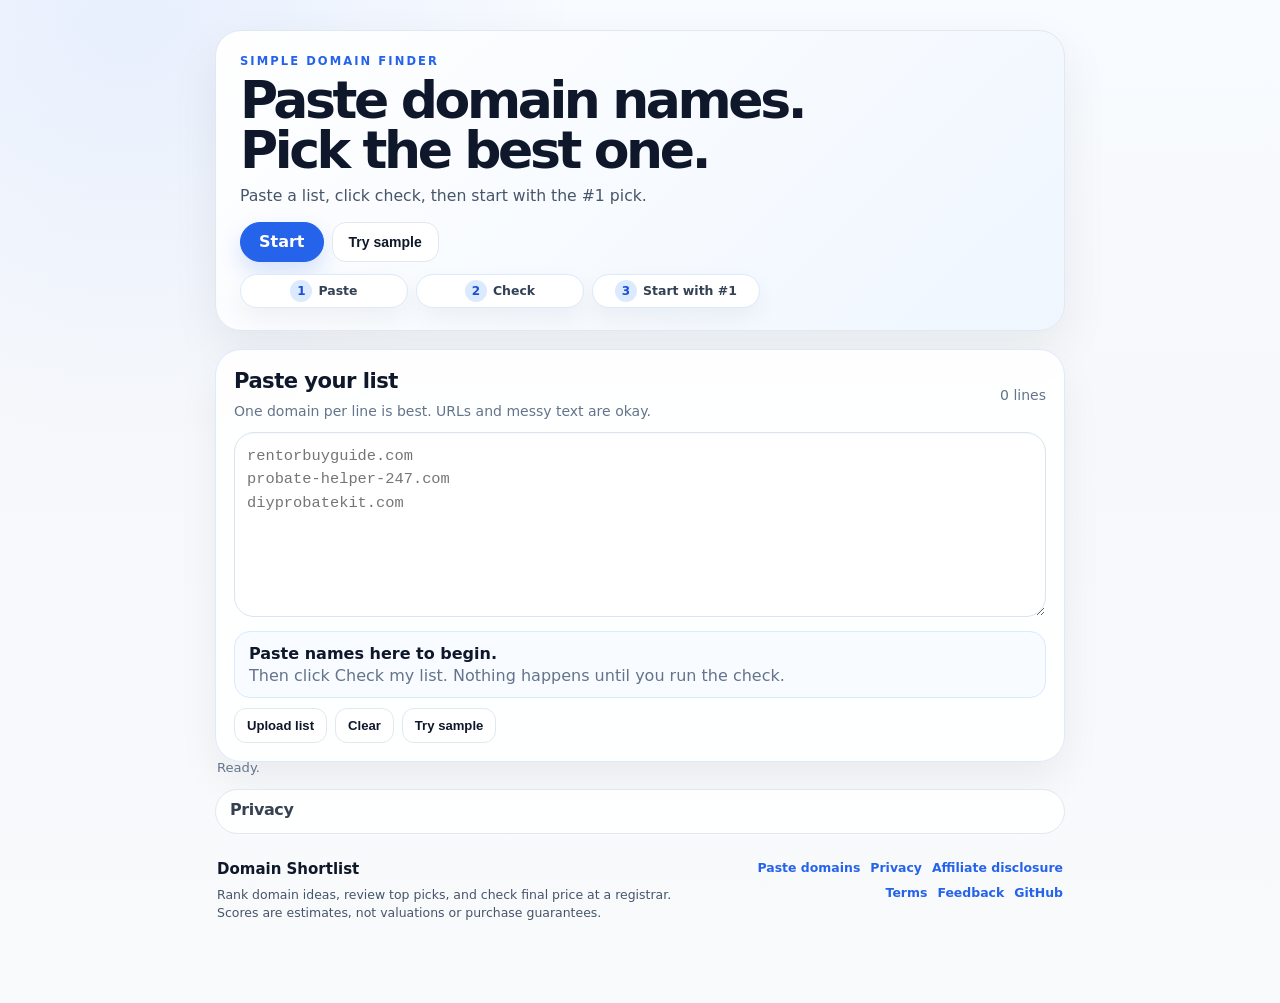
==== index.html @ 6979546a "Make tool first final layout v84" ====
<!doctype html>
<html lang="en">
<head>
  <meta charset="utf-8" />
  <meta name="viewport" content="width=device-width, initial-scale=1" />
  <title>Domain Shortlist — Simple Domain Finder</title>
  <meta name="description" content="A simple, safe domain shortlisting tool that guides you from pasted ideas to best picks and registrar price checks." />
  <meta name="theme-color" content="#2563eb" />
  <meta name="application-name" content="Domain Shortlist" />
  <meta name="author" content="Domain Shortlist" />
  <meta name="robots" content="index,follow" />
  <!-- Replace this canonical URL with your custom domain after launch, for example: https://yourdomain.com/ -->
  <link rel="canonical" href="https://noahbsark.github.io/Domain-Bulk-Checker/" />
  <meta property="og:title" content="Domain Shortlist — Simple Domain Finder" />
  <meta property="og:description" content="Paste names, check your list, and start with the best domain pick. Private, simple, and safe." />
  <meta property="og:type" content="website" />
  <meta property="og:url" content="https://noahbsark.github.io/Domain-Bulk-Checker/" />
  <meta property="og:image" content="https://noahbsark.github.io/Domain-Bulk-Checker/og-image.png" />
  <meta property="og:image:width" content="1200" />
  <meta property="og:image:height" content="630" />
  <meta property="og:image:alt" content="Domain Shortlist: Paste, shortlist, compare, and check price for domain names." />
  <meta name="twitter:card" content="summary_large_image" />
  <meta name="twitter:title" content="Domain Shortlist — Simple Domain Finder" />
  <meta name="twitter:description" content="Paste names, check your list, and start with the best pick." />
  <meta name="twitter:image" content="https://noahbsark.github.io/Domain-Bulk-Checker/og-image.png" />
  <link rel="manifest" href="site.webmanifest" />
  <link rel="apple-touch-icon" href="favicon.svg" />
  <link rel="icon" href="favicon.svg" type="image/svg+xml" />
  <link rel="icon" href="data:image/svg+xml,%3Csvg xmlns='http://www.w3.org/2000/svg' viewBox='0 0 64 64'%3E%3Crect width='64' height='64' rx='14' fill='%232563eb'/%3E%3Cpath d='M17 23h30M17 33h22M17 43h30' stroke='white' stroke-width='5' stroke-linecap='round'/%3E%3Ccircle cx='47' cy='33' r='7' fill='%230f9f6e' stroke='white' stroke-width='4'/%3E%3C/svg%3E" />

  <script type="application/ld+json">
  {
    "@context": "https://schema.org",
    "@type": "WebApplication",
    "name": "Domain Shortlist",
    "applicationCategory": "BusinessApplication",
    "operatingSystem": "Any",
    "description": "A simple browser-based tool to clean, rank, compare, and price-check domain name ideas.",
    "offers": {
      "@type": "Offer",
      "price": "0",
      "priceCurrency": "USD"
    }
  }
  </script>
  <link rel="stylesheet" href="style.css?v=84-tool-first-final" />
</head>
<body class="v34-simple v35-beginner v37-launch-ready v38-simple-report v39-simple-copy v40-simple-reset v41-undo-share v42-simple-top-picks v44-simple-notes v47-clean-report v51-check-cleanup v55-winner-actions v57-done-archive v58-archive-manager v59-archive-import v60-archive-preview v61-session-summary v62-archive-pin-note v63-archive-bulk-import v64-archive-health-limit v66-clean-results v67-compact-results v68-filter-polish v69-results-view-polish v70-inline-results v71-keyboard-summary v72-results-sort v73-visible-worth-reasons v74-scan-badges v76-result-undo-legend v77-guided-simple v78-simple-polish v79-no-mistake-simple v80-simple-first v81-final-simple-polish v82-tool-first v83-ui-audit v84-tool-first-final">
  <a class="skip-link" href="#domain-input">Skip to domain input</a>
  <main class="shell">
    <header class="hero simple-hero">
      <div class="hero-copy">
        <p class="eyebrow">Simple domain finder</p>
        <h1>Paste domain names. Pick the best one.</h1>
        <p>
          Paste a list, click check, then start with the #1 pick.
        </p>
        <div class="hero-actions">
          <a class="button-link primary" href="#domain-input">Start</a>
          <button id="heroSampleBtn" type="button" class="ghost">Try sample</button>
          <button id="shareAppLinkBtn" type="button" class="ghost advanced-only-inline">Share app</button>
        </div>
        <div class="hero-steps simple-flow" aria-label="Workflow">
          <span><b>1</b> Paste</span>
          <span><b>2</b> Check</span>
          <span><b>3</b> Start with #1</span>
        </div>
      </div>
      <div class="hero-visual" aria-hidden="true">
        <svg viewBox="0 0 420 260" role="img" focusable="false">
          <defs>
            <linearGradient id="heroCard" x1="0" x2="1" y1="0" y2="1">
              <stop offset="0%" stop-color="#ffffff"/>
              <stop offset="100%" stop-color="#eff6ff"/>
            </linearGradient>
          </defs>
          <rect x="28" y="24" width="364" height="212" rx="28" fill="url(#heroCard)" stroke="#dbeafe"/>
          <rect x="58" y="54" width="136" height="22" rx="11" fill="#dbeafe"/>
          <rect x="58" y="92" width="180" height="20" rx="10" fill="#eef2ff"/>
          <rect x="58" y="124" width="156" height="20" rx="10" fill="#eef2ff"/>
          <rect x="58" y="156" width="118" height="20" rx="10" fill="#eef2ff"/>
          <path d="M238 96l26 26-26 26" fill="none" stroke="#2563eb" stroke-width="10" stroke-linecap="round" stroke-linejoin="round"/>
          <rect x="282" y="76" width="78" height="78" rx="22" fill="#dcfce7" stroke="#86efac"/>
          <path d="M302 117l14 14 28-35" fill="none" stroke="#0f9f6e" stroke-width="10" stroke-linecap="round" stroke-linejoin="round"/>
          <rect x="268" y="174" width="100" height="28" rx="14" fill="#2563eb"/>
          <circle cx="286" cy="188" r="5" fill="#fff" opacity=".9"/>
          <rect x="300" y="184" width="45" height="8" rx="4" fill="#fff" opacity=".9"/>
        </svg>
      </div>
    </header>

    <section class="trust-grid launch-trust-grid simple-trust-strip" aria-label="Privacy, accuracy, and affiliate notes">
      <div class="trust-card"><strong>Private by default</strong><span>Your list stays in this browser unless you export it.</span></div>
      <div class="trust-card"><strong>Registrar confirms price</strong><span>Use the app to shortlist. Buy only after the registrar confirms availability and price.</span></div>
      <div class="trust-card"><strong>No setup required</strong><span>Paste names, review cards, and open price checks.</span></div>
    </section>

    <section class="panel v78-safety-strip" aria-label="Safe by design">
      <strong>You cannot buy or delete by mistake.</strong>
      <span>Buttons here only shortlist, copy, filter, or open a registrar tab. The final purchase decision happens outside this app.</span>
    </section>



    <section id="simpleOnboardingPanel" class="panel simple-onboarding-panel" aria-label="Quick start helper">
      <div>
        <p class="eyebrow">New here?</p>
        <h2>Paste names or try the sample.</h2>
        <p class="muted">The app will clean the list, rank the best options, and help you save finalists.</p>
      </div>
      <div class="simple-onboarding-actions">
        <button id="simpleOnboardingSampleBtn" type="button" class="success">Try sample</button>
        <button id="simpleOnboardingPasteBtn" type="button" class="ghost">Paste my own</button>
        <button id="simpleOnboardingDismissBtn" type="button" class="ghost small-button">Hide</button>
      </div>
    </section>

    <section id="returnUserPanel" class="panel return-user-panel is-hidden" aria-live="polite">
      <div>
        <p class="eyebrow">Return to your shortlist</p>
        <h2 id="returnUserHeadline">Welcome back</h2>
        <p id="returnUserDetails" class="muted">Continue from saved names or a recent run stored in this browser.</p>
      </div>
      <div class="return-user-actions">
        <button id="returnCheckSavedBtn" type="button" class="success">Check prices for saved</button>
        <button id="returnRestoreRecentBtn" type="button" class="ghost">Restore latest run</button>
        <button id="returnViewSavedBtn" type="button" class="ghost">View saved shortlist</button>
      </div>
    </section>

    <section id="how-it-works" class="panel intro-panel launch-intro simple-guide-panel v80-extra-guide">
      <details>
        <summary>How it works</summary>
        <ol class="steps-list step-cards">
          <li><strong>Paste or upload</strong><span>Domains, URLs, TXT files, and CSV files are okay.</span></li>
          <li><strong>Clean and rank</strong><span>The app removes duplicates, flags messy lines, and ranks the best names.</span></li>
          <li><strong>Check prices</strong><span>Open the strongest names at your selected registrar before buying.</span></li>
        </ol>
      </details>
    </section>

    <section id="firstRunPanel" class="panel first-run-panel legacy-guide v80-extra-guide" aria-label="First-time user guide">
      <div class="first-run-head">
        <div>
          <p class="eyebrow">Quick start</p>
          <h2>The app will guide you from paste to price check</h2>
          <p class="muted">Follow the highlighted step. If you get lost, return to the Top Picks cards first.</p>
        </div>
        <button id="firstRunDismissBtn" type="button" class="ghost">Hide guide</button>
      </div>
      <ol class="walkthrough-list">
        <li data-walkthrough-step="input"><strong>Paste or upload names</strong><span>Add domains, URLs, TXT, or CSV files. Messy input is okay.</span></li>
        <li data-walkthrough-step="check"><strong>Check domains</strong><span>For small lists, check normally. For huge lists, use fast scoring first.</span></li>
        <li data-walkthrough-step="review"><strong>Review Top Picks</strong><span>Cards explain why each name is worth checking.</span></li>
        <li data-walkthrough-step="price"><strong>Check price</strong><span>The registrar confirms final availability and price before checkout.</span></li>
      </ol>
    </section>


    <section id="guidedStartPanel" class="panel guided-start-panel legacy-guide v80-extra-guide" aria-labelledby="guidedStartHeading">
      <div class="guided-start-copy">
        <p class="eyebrow">Start here</p>
        <h2 id="guidedStartHeading">Use it in one simple path</h2>
        <p class="muted">You do not need to understand DNS, RDAP, scoring settings, or filters. Paste names, click check, then start with the Top Picks cards.</p>
      </div>
      <div class="guided-choice-grid" aria-label="Common starting points">
        <button id="guidedPasteFocusBtn" type="button" class="guided-choice-card">
          <strong>I have domain ideas</strong>
          <span>Paste or upload your list and check it.</span>
        </button>
        <button id="guidedSampleBtn" type="button" class="guided-choice-card">
          <strong>I want to try it first</strong>
          <span>Load a safe sample list so you can see the workflow.</span>
        </button>
        <button id="guidedFastModeBtn" type="button" class="guided-choice-card">
          <strong>I have a huge list</strong>
          <span>Turn on fast scoring first, then check only the shortlist.</span>
        </button>
      </div>
    </section>

    <section id="domain-input" class="panel input-panel">
      <div class="panel-title-row">
        <div>
          <h2>Paste your list</h2>
          <p class="muted">One domain per line is best. URLs and messy text are okay.</p>
        </div>
        <div class="input-title-actions">
          <span id="inputCount" class="muted">0 lines</span>
          <button id="editInputBtn" type="button" class="ghost small-button compact-edit-input">Edit list</button>
        </div>
      </div>
      <label class="sr-only" for="inputBox">Domain ideas or URLs to check</label>
      <textarea id="inputBox" spellcheck="false" placeholder="rentorbuyguide.com&#10;probate-helper-247.com&#10;diyprobatekit.com"></textarea>
      <div id="inputCoachPanel" class="input-coach-panel" aria-live="polite">
        <div>
          <strong id="inputCoachTitle">Paste names here to begin.</strong>
          <span id="inputCoachText">Then click Check my list. Nothing happens until you run the check.</span>
        </div>
        <ul class="input-format-list" aria-label="Accepted input examples">
          <li><code>brandname.com</code></li>
          <li><code>https://example.com/page</code></li>
          <li><code>best startup idea.io</code></li>
        </ul>
      </div>
      <div id="inputPreviewPanel" class="input-preview-panel is-empty" aria-live="polite">
        <div class="input-preview-head">
          <div>
            <strong id="inputPreviewHeadline">Ready when you paste names.</strong>
            <span id="inputPreviewDetails">The app will show exactly what it will check before it starts.</span>
          </div>
          <div class="input-preview-actions">
            <button id="previewCheckBtn" type="button" class="primary" disabled>Check my list</button>
            <button id="previewReviewInvalidBtn" type="button" class="ghost" disabled>Fix skipped lines</button>
            <button id="previewCopyCleanBtn" type="button" class="ghost advanced-only-inline" disabled>Copy clean input</button>
          </div>
        </div>
        <div class="input-preview-stats" aria-label="Input cleanup summary">
          <div><span id="previewValidCount">0</span><label>valid domains</label></div>
          <div><span id="previewDuplicateCount">0</span><label>duplicates</label></div>
          <div><span id="previewInvalidCount">0</span><label>invalid lines</label></div>
          <div><span id="previewMissingCount">0</span><label>missing extension</label></div>
        </div>
        <div id="invalidReviewList" class="invalid-review-list is-hidden" aria-live="polite"></div>
      </div>
      <div id="largeListPanel" class="large-list-panel is-hidden" aria-live="polite">
        <div>
          <strong id="largeListHeadline">Large list detected.</strong>
          <span id="largeListDetails">For faster results, score the list first and check live availability only for the shortlist.</span>
        </div>
        <div class="large-list-actions">
          <button id="largeListScoreOnlyBtn" type="button" class="primary">Use fast scoring</button>
          <button id="largeListDismissBtn" type="button" class="ghost">Keep normal checks</button>
        </div>
      </div>
      <div class="keyword-helper launch-keyword-helper">
        <label for="keywordsInput">
          <span>Target keywords / niche <small>Optional, but improves ranking</small></span>
          <input id="keywordsInput" type="text" placeholder="roofing, quote, repair" />
        </label>
        <p class="muted">Examples: <strong>fitness, coach, app</strong> or <strong>rent, buy, calculator</strong>. These tune scoring; they do not affect registrar availability.</p>
      </div>
      <div class="button-row wrap">
        <button id="loadTxtBtn" type="button">Upload list</button>
        <input id="fileInput" type="file" accept=".txt,.csv,text/plain,text/csv" hidden />
        <button id="clearInputBtn" type="button">Clear</button>
        <button id="pasteDemoBtn" type="button" class="ghost">Try sample</button>
      </div>
      <div class="template-panel" aria-label="Quick-start templates">
        <div>
          <strong>Not sure what to paste?</strong>
          <span>Start with a template, then replace the examples with your own ideas.</span>
        </div>
        <div class="template-grid">
          <button type="button" class="template-chip" data-template-kind="startup">Startup names</button>
          <button type="button" class="template-chip" data-template-kind="local">Local business</button>
          <button type="button" class="template-chip" data-template-kind="content">Blog/content</button>
          <button type="button" class="template-chip" data-template-kind="aiapp">AI/app names</button>
          <button type="button" class="template-chip" data-template-kind="store">Product/store</button>
          <button type="button" class="template-chip" data-template-kind="seo">SEO domains</button>
        </div>
      </div>
    </section>

    <section class="panel compact settings-panel simple-settings-panel">
      <div class="panel-title-row">
        <div>
          <h2>Options</h2>
          <p class="muted">Optional. Leave these alone unless you know you need them.</p>
        </div>
        <label class="advanced-toggle">
          <input id="advancedModeInput" type="checkbox" />
          <span>Advanced mode</span>
        </label>
      </div>
      <div class="registrar-flow-card" aria-label="Registrar and price-check settings">
        <div class="registrar-flow-main">
          <label>Preferred registrar
            <select id="registrarInput">
              <option value="namecheap">Namecheap</option>
              <option value="porkbun">Porkbun</option>
              <option value="godaddy">GoDaddy</option>
              <option value="dynadot">Dynadot</option>
              <option value="namesilo">NameSilo</option>
            </select>
          </label>
          <label class="price-tabs-setting">Top-pick price tabs
            <select id="priceOpenLimitInput">
              <option value="1">Open 1 at a time</option>
              <option value="3" selected>Open first 3</option>
              <option value="5">Open first 5</option>
              <option value="10">Open first 10</option>
              <option value="all">Open all top picks</option>
            </select>
          </label>
          <label class="check large-batch-toggle"><input id="scoreOnlyInput" type="checkbox" /> Score only / skip availability for huge lists</label>
        </div>
        <div class="registrar-flow-note">
          <strong>Safer price checks:</strong>
          <span>Use each card's <strong>Check price</strong> button for one domain, or open only the first few top picks at once. Final price and availability are confirmed by the registrar.</span>
        </div>
        <p class="muted affiliate-inline">Some registrar links may be affiliate links. If you register after clicking, this site may earn a commission at no extra cost to you.</p>
      </div>
      <p class="muted large-batch-help"><strong>Large batch tip:</strong> For 10,000+ names, use <strong>Score only</strong> first. Then review the top cards and check availability only on the shortlist.</p>
    </section>

    <section class="panel compact advanced-panel advanced-only" id="advancedControlsPanel">
      <details id="advancedCheckDetails">
        <summary>
          <span>Advanced check controls</span>
          <small>Workers, delay, timeout, RDAP/DNS, and de-dupe</small>
        </summary>
        <div class="options-grid advanced-grid">
          <label>Workers
            <input id="workersInput" type="number" min="1" max="10" value="2" />
          </label>
          <label>Delay ms
            <input id="delayInput" type="number" min="0" max="10000" value="250" />
          </label>
          <label>Timeout ms
            <input id="timeoutInput" type="number" min="1000" max="60000" value="12000" />
          </label>
          <label class="check"><input id="useRdapInput" type="checkbox" checked /> Try RDAP first</label>
          <label class="check"><input id="useDnsInput" type="checkbox" checked /> Use DNS fallback</label>
          <label class="check"><input id="dedupeInput" type="checkbox" checked /> De-dupe domains</label>
        </div>
      </details>
      <details id="advancedScoringDetails">
        <summary>
          <span>Advanced scoring</span>
          <small>Optional scoring style, top-pick count, and custom word tuning</small>
        </summary>
        <div class="options-grid advanced-grid">
          <label>Scoring style
            <select id="scoringStyleInput">
              <option value="general">Public buyer (default)</option>
              <option value="trust">Trust-heavy</option>
              <option value="brandable">Brandable / SaaS</option>
              <option value="local">Local service</option>
              <option value="ecommerce">Ecommerce / product</option>
              <option value="content">Course / content</option>
            </select>
          </label>
          <label>Top picks count
            <input id="topPickCountInput" type="number" min="1" max="100" value="20" />
          </label>
          <label class="wide">Positive words
            <input id="positiveWordsInput" type="text" placeholder="guide, kit, forms, help, app" />
          </label>
          <label class="wide">Negative words
            <input id="negativeWordsInput" type="text" placeholder="wizard, 247, express, guru" />
          </label>
        </div>
        <p class="muted advanced-help">
          Positive and negative words tune the score for the niche you are checking. They do not affect availability checks.
        </p>
      </details>
      <details id="advancedAffiliateDetails">
        <summary>
          <span>Affiliate link tester</span>
          <small>Preview registrar links before launch</small>
        </summary>
        <div class="affiliate-test-grid">
          <label>Test domain
            <input id="affiliateTestDomainInput" type="text" value="example.com" placeholder="example.com" />
          </label>
          <div class="affiliate-test-actions">
            <button id="affiliateTestBtn" type="button" class="ghost">Open test link</button>
            <button id="affiliateCopyTestBtn" type="button" class="ghost">Copy test link</button>
          </div>
        </div>
        <p id="affiliateConfigStatus" class="muted affiliate-config-status">Affiliate links are disabled by default. Direct registrar links are active until you add real templates.</p>
      </details>
    </section>

    <section class="panel actions-panel">
      <div class="workflow-callout simple-workflow-callout">
        <strong>Status:</strong> The tool is ready when your list is clean.
      </div>
      <div id="bestNextActionPanel" class="best-next-action-panel" aria-live="polite">
        <div>
          <strong id="bestNextActionTitle">Paste names to start</strong>
          <span id="bestNextActionText">The preview will show exactly what will be checked.</span>
        </div>
        <div class="best-next-action-buttons">
          <button id="bestNextPrimaryBtn" type="button" class="primary">Paste names</button>
          <button id="bestNextSecondaryBtn" type="button" class="ghost">Try sample</button>
        </div>
      </div>
      <div class="button-row wrap primary-actions">
        <button id="checkBtn" type="button" class="primary">Check my list</button>
        <button id="stopBtn" type="button" class="ghost" disabled>Stop</button>
        <button id="startOverBtn" type="button" class="ghost start-over-button">New search</button>
        <button id="showTopPicksBtn" type="button">Show best picks</button>
        <button id="openTopPicksBtn" type="button" class="success">Check prices</button>
        <button id="exportTopPicksBtn" type="button">Export top picks</button>
      </div>
      <div id="undoStartOverPanel" class="undo-start-over-panel is-hidden" aria-live="polite">
        <span>Started over by mistake?</span>
        <button id="undoStartOverBtn" type="button" class="ghost small-button">Undo</button>
        <button id="dismissStartOverUndoBtn" type="button" class="ghost small-button">Dismiss</button>
      </div>
      <details class="action-group advanced-only">
        <summary>More batch actions</summary>
        <div class="button-row wrap">
          <button id="removeTakenBtn" type="button" class="danger">Remove taken / registered URLs</button>
          <button id="keepAvailableBtn" type="button" class="success ghost">Keep available only</button>
          <button id="openAllBtn" type="button" class="success ghost">Open visible price checks</button>
          <button id="openAvailableBtn" type="button" class="success ghost">Open available price checks</button>
          <button id="openFavoritesBtn" type="button" class="success ghost">Open saved price checks</button>
          <button id="openAllTopPicksBtn" type="button" class="success ghost">Open all top-pick price checks</button>
          <button id="removeUnsavedBtn" type="button" class="danger ghost">Remove unsaved results</button>
        </div>
      </details>
      <details class="action-group advanced-only">
        <summary>Copy, export, and session tools</summary>
        <div class="button-row wrap">
          <button id="copyAvailableBtn" type="button">Copy available domains</button>
          <button id="copyFavoritesBtn" type="button">Copy saved</button>
          <button id="copyVisibleBtn" type="button">Copy visible domains</button>
          <button id="copyLinksBtn" type="button">Copy visible price-check links</button>
          <button id="copyTopPicksBtn" type="button">Copy top picks</button>
          <button id="exportBtn" type="button">Export all CSV</button>
          <button id="exportFavoritesBtn" type="button">Export saved</button>
          <button id="archiveSessionBtn" type="button" class="ghost">Archive session</button>
          <button id="archiveDownloadCurrentBtn" type="button" class="ghost">Download current JSON</button>
          <button id="archiveImportBtn" type="button" class="ghost">Import and restore JSON</button>
          <button id="archiveImportSaveBtn" type="button" class="ghost">Import as new archive</button>
          <button id="archiveDownloadAllBtn" type="button" class="ghost">Download all archives</button>
          <button id="archiveHealthBtn" type="button" class="ghost">Check archives</button>
          <button id="archiveClearBrokenBtn" type="button" class="ghost">Clear broken archives</button>
          <button id="archiveMergeDuplicateLabelsBtn" type="button" class="ghost">Merge duplicate labels</button>
          <button id="archiveRepairLabelsBtn" type="button" class="ghost">Repair labels</button>
          <label class="archive-limit-label" for="archiveLimitSelect">Keep
            <select id="archiveLimitSelect" aria-label="Archive limit">
              <option value="5">5</option>
              <option value="10">10</option>
              <option value="25">25</option>
            </select>
            archives
          </label>
          <input id="archiveImportInput" class="sr-only" type="file" accept="application/json,.json" aria-label="Import archive JSON file">
          <button id="clearSessionBtn" type="button" class="ghost">Clear saved session</button>
        </div>
        <div id="archiveCurrentSummary" class="archive-current-summary muted">Current session: nothing saved yet.</div>
        <div id="archiveHealthSummary" class="archive-health-summary muted is-hidden">Archives not checked yet.</div>
        <div id="archiveStorageSummary" class="archive-storage-summary muted is-hidden">Archive storage: 0 KB</div>
        <div class="archive-manager" aria-live="polite">
          <div class="archive-manager-head">
            <div>
              <strong>Local archives</strong>
              <span id="archiveCountSummary" class="archive-count-summary is-hidden"></span>
              <span>Pin, note, restore, preview, search, duplicate, rename, download, import, check, repair, or delete sessions saved in this browser.</span>
            </div>
            <button id="archiveClearAllBtn" type="button" class="ghost small-button">Clear all archives</button>
          </div>
          <div class="archive-search-row">
            <label class="sr-only" for="archiveSearchInput">Search local archives</label>
            <input id="archiveSearchInput" type="search" placeholder="Search archives" autocomplete="off">
            <button id="archiveSearchClearBtn" type="button" class="ghost small-button">Clear search</button>
          </div>
          <div id="archiveListEmpty" class="muted archive-empty">No archives saved yet.</div>
          <div id="archiveList" class="archive-list"></div>
        </div>
      </details>
      <p class="muted registrar-reminder">Price-check buttons open an external registrar. Final price and availability are confirmed there.</p>
      <div class="status-row">
        <div id="statusText">Ready.</div>
        <progress id="progress" value="0" max="1"></progress>
      </div>
    </section>

    <section class="summary-grid" aria-label="Summary">
      <div class="summary-card"><span id="summaryChecked">0</span><label>Checked</label></div>
      <div class="summary-card green"><span id="summaryAvailable">0</span><label>Worth checking</label></div>
      <div class="summary-card red"><span id="summaryTaken">0</span><label>Taken</label></div>
      <div class="summary-card yellow"><span id="summaryUnknown">0</span><label>Unknown</label></div>
      <div class="summary-card purple"><span id="summaryFavorites">0</span><label>Saved</label></div>
      <div class="summary-card gray"><span id="summaryInvalid">0</span><label>Invalid</label></div>
    </section>
    <p id="resultPlainSummary" class="result-plain-summary muted is-hidden" aria-live="polite">No domains checked yet.</p>

    <section id="nextStepsPanel" class="next-steps-panel is-hidden" aria-live="polite">
      <div>
        <strong id="nextStepsHeadline">Batch checked.</strong>
        <span id="nextStepsDetails">Review Top Picks, save finalists, then check price at a registrar.</span>
      </div>
      <div class="next-step-buttons">
        <button id="nextShowTopPicksBtn" type="button">Review top picks</button>
        <button id="nextOpenTopPicksBtn" type="button" class="success ghost">Check #1 price</button>
        <button id="nextViewAllBtn" type="button" class="ghost">View all checked names</button>
        <button id="nextExportTopPicksBtn" type="button" class="ghost advanced-only-inline">Export top picks</button>
      </div>
    </section>

    <section class="panel top-picks-panel" aria-labelledby="topPicksHeading">
      <div class="top-picks-title-row">
        <div>
          <h2 id="topPicksHeading">Best picks</h2>
          <p class="muted">Start with #1. Start with #1. Open all checked names only if you want to review everything.</p>
        </div>
        <div class="top-picks-controls">
          <span id="topPicksCount" class="muted">No picks yet</span>
          <span id="topSavedCountBadge" class="saved-count-badge is-hidden">0 saved</span>
          <button id="cardOpenTopPicksBtn" type="button" class="ghost">Check top 3</button>
          <button id="cardCheckBestChoiceBtn" type="button" class="success ghost">Check #1 price</button>
          <button id="cardCopyBestChoiceBtn" type="button" class="ghost">Copy best choice</button>
          <button id="cardCopyBest3Btn" type="button" class="ghost">Copy best 3</button>
          <button id="cardCopyBestReasonsBtn" type="button" class="ghost">Copy best with reasons</button>
          <button id="cardCopyPriceLinksBtn" type="button" class="ghost">Copy price-check links</button>
          <button id="cardCopyTopPicksBtn" type="button" class="ghost">Copy Top Picks</button>
          <button id="hideWeakPicksBtn" type="button" class="ghost" aria-pressed="false">Hide weak picks</button>
          <button id="topPicksShowMoreBtn" type="button" class="ghost is-hidden" aria-expanded="false">Show more picks</button>
          <button id="cardExportTopPicksBtn" type="button" class="ghost advanced-only-inline">Export top picks</button>
          <button id="topPicksViewAllBtn" type="button" class="ghost">All checked names</button>
          <button id="topPicksNewSearchBtn" type="button" class="ghost">New search</button>
          <span class="v78-button-help v79-button-help">Recommended: click <strong>Check #1 price</strong>. It opens one registrar tab; nothing is purchased here.</span>
        </div>
      </div>
      <div class="v79-simple-path" aria-label="Recommended simple path">
        <strong>Simple path:</strong>
        <span>Check #1 price → star finalists → decide at the registrar.</span>
      </div>
      <p id="topPicksPriceLimitNote" class="muted top-picks-price-note">Tip: start with one price check. Use top 3 only if you already like several names.</p>
      <p class="muted buy-ready-reminder">Before buying: check spelling, price, renewal cost, and trademark risk.</p>
      <div id="topPicksEmpty" class="top-picks-empty">
        <strong>Your best picks will appear here.</strong>
        <span>Paste names above, then click Check my list. Start with the first card.</span>
      </div>
      <div class="plain-label-guide" aria-label="What result labels mean">
        <span><strong>Worth checking</strong> means the name scored well and is not known to be taken.</span>
        <span><strong>Check price</strong> opens your selected registrar; the registrar confirms final availability and price.</span>
        <span><strong>Possible concern</strong> means review the name before buying.</span>
      </div>
      <div id="topPicksCards" class="top-picks-grid" aria-live="polite"></div>
    </section>

    <section id="compareTray" class="panel compare-tray is-hidden" aria-labelledby="compareHeading">
      <div class="compare-title-row">
        <div>
          <h2 id="compareHeading">Compare your finalists</h2>
          <p id="compareHint" class="muted">Add up to 5 names from Top Picks, All Results, or the detail drawer.</p>
        </div>
        <span id="compareCount" class="muted">0 selected</span>
      </div>
      <div id="compareItems" class="compare-grid" aria-live="polite"></div>
      <div class="compare-controls">
        <button id="compareOpenBtn" type="button" class="success">Check prices for selected</button>
        <button id="compareCopyBtn" type="button" class="ghost">Copy comparison</button>
        <button id="compareClearBtn" type="button" class="ghost">Clear comparison</button>
      </div>
    </section>

    <section class="panel feedback-panel">
      <div>
        <h2>Help improve the shortlist</h2>
        <p class="muted">Each Top Pick card now has quick feedback links. Report bad scores, wrong availability, or broken registrar links with score details prefilled.</p>
      </div>
      <div class="feedback-actions">
        <a class="button-link ghost" href="https://github.com/noahbsark/Domain-Bulk-Checker/issues/new?title=Domain%20Shortlist%20feedback&body=What%20happened%3F%0A%0ADomain%20or%20batch%3A%0A%0AWhat%20did%20you%20expect%3F" target="_blank" rel="noopener noreferrer" data-analytics-event="feedback_link_clicked" data-analytics-source="global-feedback">Report bad result</a>
        <a class="button-link ghost" href="https://github.com/noahbsark/Domain-Bulk-Checker" target="_blank" rel="noopener noreferrer" data-analytics-event="github_clicked" data-analytics-source="global-feedback">View on GitHub</a>
      </div>
    </section>

    <section class="panel analytics-panel">
      <div>
        <h2>Privacy-friendly improvement tracking</h2>
        <p class="muted">Analytics are disabled by default. If enabled later, this app is designed to track product actions only — not pasted domains, uploaded lists, saved domain names, or notes.</p>
      </div>
      <ul class="analytics-list">
        <li><strong>Safe to track:</strong> check started, check completed, top picks reviewed, compare used, check price clicked, saved shortlist actions.</li>
        <li><strong>Do not track:</strong> pasted domain text, uploaded file contents, raw domain lists, saved names, or personal notes.</li>
      </ul>
    </section>

    <section id="analyticsOwnerPanel" class="panel analytics-owner-panel advanced-only">
      <div class="panel-title-row">
        <div>
          <h2>Owner analytics safety check</h2>
          <p class="muted">Use this before launch to verify event payloads are safe. Nothing is sent unless you enable analytics in <code>app.js</code>.</p>
        </div>
        <a class="button-link ghost" href="ANALYTICS_SETUP.md">Analytics setup</a>
      </div>
      <div class="analytics-owner-grid">
        <div class="analytics-status-card">
          <strong>Status</strong>
          <span id="analyticsStatus">Off</span>
          <small id="analyticsEndpointStatus">No analytics are sent unless enabled in app.js.</small>
        </div>
        <div class="analytics-status-card">
          <strong>Local debug log</strong>
          <span id="analyticsDebugCount">0 local debug events</span>
          <small>Set <code>ANALYTICS_CONFIG.localDebug = true</code> to inspect local payloads before using a real endpoint.</small>
        </div>
      </div>
      <div class="button-row wrap analytics-owner-actions">
        <button id="analyticsTestBtn" type="button" class="ghost">Send safe test event</button>
        <button id="analyticsCopyBtn" type="button" class="ghost">Copy local debug log</button>
        <button id="analyticsClearBtn" type="button" class="ghost">Clear local debug log</button>
      </div>
      <ul id="analyticsDebugPreview" class="analytics-debug-preview" aria-live="polite">
        <li><span>No local debug events yet.</span></li>
      </ul>
    </section>

    <section id="ownerChecklistPanel" class="panel owner-checklist-panel is-hidden owner-only" aria-label="Owner launch checklist">
      <div class="panel-title-row">
        <div>
          <p class="eyebrow">Owner only</p>
          <h2>Launch checklist</h2>
          <p class="muted">This panel only appears when the URL includes <code>?owner=1</code>. It is a public-safe reminder list, not a private planning file.</p>
        </div>
        <div class="owner-link-row"><a class="button-link ghost" href="CUSTOM_DOMAIN_SETUP.md">Custom domain setup</a><a class="button-link ghost" href="launch-checklist.html">Launch checklist page</a></div>
      </div>
      <ul id="ownerChecklistList" class="owner-checklist-list" aria-live="polite"></ul>
    </section>

    <section id="ownerPreflightPanel" class="panel owner-preflight-panel owner-only is-hidden" aria-label="Owner preflight checks">
      <div class="panel-title-row">
        <div>
          <p class="eyebrow">Owner preflight</p>
          <h2>Public launch test</h2>
          <p class="muted">Run this before publishing or sharing. It checks public files, metadata, affiliate/analytics safety, and custom-domain readiness.</p>
        </div>
        <span id="preflightStatus" class="status-chip">Not run yet</span>
      </div>
      <div class="button-row wrap preflight-actions">
        <button id="runPreflightBtn" type="button" class="success">Run preflight</button>
        <button id="copyPreflightReportBtn" type="button" class="ghost">Copy preflight report</button>
        <button id="copyLaunchNeedsBtn" type="button" class="ghost">Copy launch needs list</button>
      </div>
      <ul id="preflightResults" class="preflight-results" aria-live="polite">
        <li class="preflight-pending"><strong>Ready</strong><span>Click Run preflight to check files and launch settings.</span></li>
      </ul>
      <p class="muted preflight-note">A warning is not always a blocker. For example, GitHub Pages is fine for testing, but a custom domain should be added before a polished public launch.</p>
    </section>

    <section id="ownerLaunchInputsPanel" class="panel owner-launch-inputs-panel owner-only is-hidden" aria-label="Launch inputs needed from owner">
      <div class="panel-title-row">
        <div>
          <p class="eyebrow">Owner only</p>
          <h2>Inputs needed before going live</h2>
          <p class="muted">This is the short list to send later when you are ready to make the site public.</p>
        </div>
        <button id="copyLaunchInputsRequestBtn" type="button" class="ghost">Copy request</button>
      </div>
      <div class="launch-input-grid">
        <div><strong>Site name</strong><span>Final public name and short tagline.</span></div>
        <div><strong>Domain</strong><span>Final custom domain and DNS/registrar access.</span></div>
        <div><strong>Registrar links</strong><span>Preferred registrar order and affiliate templates, if any.</span></div>
        <div><strong>Contact</strong><span>Support email or feedback destination.</span></div>
        <div><strong>Analytics</strong><span>Disabled, privacy-friendly analytics, or Google tag.</span></div>
        <div><strong>Approval</strong><span>Final review of privacy, disclosure, and terms pages.</span></div>
      </div>
    </section>


    <section id="ownerFinalReplacePanel" class="panel owner-final-replace-panel owner-only is-hidden" aria-label="Final launch replacement checklist">
      <div class="panel-title-row">
        <div>
          <p class="eyebrow">Owner only</p>
          <h2>Final launch replacement</h2>
          <p class="muted">When you give me the final site name and domain later, these are the places to update. Public visitors never see this panel.</p>
        </div>
        <button id="copyFinalLaunchChecklistBtn" type="button" class="ghost">Copy replacement checklist</button>
      </div>
      <ul id="ownerFinalReplaceList" class="owner-replace-list" aria-live="polite"></ul>
    </section>

    <section class="panel compact filters-panel advanced-only">
      <div class="panel-title-row">
        <h2>Advanced filters and sorting</h2>
        <span id="visibleCount" class="muted">0 visible</span>
      </div>
      <div class="filters-grid">
        <label>Status
          <select id="filterStatus">
            <option value="all">All rows</option>
            <option value="available">Worth checking</option>
            <option value="taken">Taken / registered</option>
            <option value="unknown">Unknown</option>
            <option value="invalid">Invalid</option>
            <option value="favorites">Saved only</option>
            <option value="top_picks">Top picks</option>
          </select>
        </label>
        <label>Search
          <input id="filterSearch" type="search" placeholder="domain, note, keyword" />
        </label>
        <label>TLD
          <input id="filterTld" type="text" placeholder="com" />
        </label>
        <label>Max name length
          <input id="filterMaxLen" type="number" min="1" max="100" placeholder="any" />
        </label>
        <label>Sort
          <select id="sortSelect">
            <option value="score_desc">Available + best quality first</option>
            <option value="score_asc">Lowest quality first</option>
            <option value="domain_asc">Domain A-Z</option>
            <option value="length_asc">Shortest first</option>
            <option value="status_asc">Status</option>
            <option value="favorites_first">Saved first</option>
          </select>
        </label>
        <label class="check"><input id="filterNoHyphen" type="checkbox" /> Hide hyphens</label>
        <label class="check"><input id="filterNoNumbers" type="checkbox" /> Hide numbers</label>
      </div>
    </section>

    <section class="panel results-panel">
      <div class="panel-title-row results-title-row">
        <div>
          <p class="eyebrow">All checked names</p>
          <h2>All checked names</h2>
          <p class="muted">Every checked name appears here. Filters only hide rows temporarily.</p>
        </div>
        <span id="renderedCount" class="muted rendered-count-pill">0 shown</span>
      </div>
      <div class="results-action-groups v78-results-actions" aria-label="All Results actions">
        <div class="results-action-group recommended-actions">
          <span class="action-group-label">Main actions</span>
          <button id="saveVisibleWorthCheckingBtn" type="button" class="success" title="Marks visible good names as saved finalists. You can undo the last bulk save.">Save good names</button>
          <button id="undoSaveVisibleBtn" type="button" class="ghost is-hidden" title="Undo only the last bulk save.">Undo save</button>
          <button id="editResultsFiltersBtn" type="button" class="ghost" aria-expanded="false" title="Search and filter. Filters only hide rows temporarily.">Search list</button>
          <button id="allResultsBackTopPicksBtn" type="button" class="ghost" title="Return to the recommended shortlist.">Back to best picks</button>
          <span class="v78-action-help v79-action-help">Save only stars names. Search only filters this page.</span>
        </div>
        <details class="v78-more-options">
          <summary>More view options</summary>
          <div class="results-action-group view-actions">
            <span class="action-group-label">Optional</span>
            <button id="copyVisibleWorthReasonsBtn" type="button" class="ghost" title="Copies visible good names with a short reason for each.">Copy names</button>
            <button id="copyWorthCheckingBtn" type="button" class="ghost" title="Copies only visible good domains, one per line.">Copy names only</button>
            <button id="hideWeakNamesBtn" type="button" class="ghost" aria-pressed="false" title="Temporarily hides lower-score names. Nothing is deleted.">Hide weak</button>
            <button id="takenToggleBtn" type="button" class="ghost is-hidden" aria-pressed="false" title="Show or hide taken names. Nothing is deleted.">Show taken</button>
            <button id="allResultsDensityBtn" type="button" class="ghost" aria-pressed="false" title="Switch between compact and roomier result rows.">Roomier</button>
            <button id="showMoreBtn" type="button" class="ghost" disabled>Show more</button>
            <button id="showAllRowsBtn" type="button" class="ghost" disabled>Show all</button>
          </div>
        </details>
        <div class="results-action-group advanced-results-actions advanced-only-inline">
          <span class="action-group-label">Advanced</span>
          <button id="copyVisibleResultsBtn" type="button" class="ghost">Copy visible rows</button>
          <button id="saveAllWorthCheckingBtn" type="button" class="ghost">Save all worth-checking</button>
        </div>
      </div>
      <div class="v79-no-mistake-help" aria-label="Short help for result actions">
        <div><strong>Recommended:</strong><span>Start with the #1 pick, then save any backups you like.</span></div>
        <div><strong>Safe:</strong><span>No button here buys a domain or changes a registrar account.</span></div>
      </div>
      <div class="all-results-dashboard" aria-label="All results controls">
        <div class="all-results-summary" id="allResultsSummary">
          <span><strong id="allResultsTotal">0</strong> total</span>
          <span><strong id="allResultsWorth">0</strong> worth checking</span>
          <span><strong id="allResultsStrong">0</strong> strong</span>
          <span><strong id="allResultsCom">0</strong> .com</span>
          <span><strong id="allResultsSaved">0</strong> saved</span>
        </div>
        <div id="allResultsSortPills" class="all-results-sort-pills" aria-label="Sort All Results">
          <button type="button" class="result-sort-pill is-active" data-result-sort="score_desc" aria-pressed="true">Best</button>
          <button type="button" class="result-sort-pill" data-result-sort="domain_asc" aria-pressed="false">A–Z</button>
          <button type="button" class="result-sort-pill" data-result-sort="length_asc" aria-pressed="false">Shortest</button>
        </div>
        <div class="all-results-presets" aria-label="Quick result filters">
          <button type="button" class="result-preset is-active" data-results-preset="all">All</button>
          <button type="button" class="result-preset" data-results-preset="worth">Worth checking</button>
          <button type="button" class="result-preset" data-results-preset="strong">Strong names</button>
          <button type="button" class="result-preset" data-results-preset="com">.com only</button>
          <button type="button" class="result-preset" data-results-preset="saved">Saved</button>
          <button type="button" class="result-preset advanced-only" data-results-preset="checked_saved">Checked saved</button>
          <button type="button" class="result-preset" data-results-preset="review">Needs review</button>
        </div>
        <div id="allResultsBadgeLegend" class="badge-filter-legend" aria-label="Clickable badge filters">
          <span>Click badges to filter:</span>
          <button type="button" data-result-badge-filter="com">.com</button>
          <button type="button" data-result-badge-filter="short">Short</button>
          <button type="button" data-result-badge-filter="saved">Saved</button>
          <button type="button" data-result-badge-filter="strong">Strong</button>
          <button type="button" data-result-badge-filter="review">Needs review</button>
          <button type="button" data-result-badge-filter="taken">Taken</button>
        </div>
        <p id="allResultsHelper" class="muted all-results-helper">Every checked name is here. Hidden rows are not deleted.</p>
        <p class="v77-safe-note v78-safe-note">Short help: use green buttons first. Gray buttons are optional. Registrar buttons open a new tab before any purchase.</p>
        <p id="takenCollapseNote" class="taken-collapse-note is-hidden" aria-live="polite"></p>
        <div id="resultsCleanedNotice" class="results-cleaned-notice is-hidden" aria-live="polite">
          <span id="resultsCleanedText">Results cleaned up. Nothing was deleted.</span>
          <button id="showEverythingResultsBtn" type="button" class="ghost small-button">Reset view</button>
        </div>
        <p class="muted taken-explanation">Taken means already registered or likely unavailable. Check registrar results before making a final decision.</p>
      </div>
      <div id="resultCards" class="result-cards" aria-live="polite"></div>
      <div class="table-wrap">
        <table id="resultsTable">
          <thead>
            <tr>
              <th>★</th>
              <th>Domain</th>
              <th>Quality score</th>
              <th>Rating</th>
              <th>Batch rank</th>
              <th>Why score?</th>
              <th>Status</th>
              <th>Available?</th>
              <th>Check price</th>
              <th>TLD</th>
              <th>Name length</th>
              <th>Check source</th>
              <th>Notes</th>
            </tr>
          </thead>
          <tbody id="resultsBody">
            <tr class="empty"><td colspan="13"><strong>No results yet.</strong><br />Paste domains above, then click <strong>Check domains</strong>. Your best ideas will appear as cards above this table.</td></tr>
          </tbody>
        </table>
      </div>
    </section>

    <div id="domainDetailOverlay" class="detail-overlay is-hidden" aria-hidden="true">
      <aside id="domainDetailDrawer" class="domain-detail-drawer" role="dialog" aria-modal="true" aria-labelledby="domainDetailTitle" tabindex="-1">
        <div class="drawer-head">
          <div>
            <p class="eyebrow">Domain detail</p>
            <h2 id="domainDetailTitle">Domain details</h2>
          </div>
          <button id="domainDetailCloseBtn" type="button" class="ghost small-button" aria-label="Close domain details">Close</button>
        </div>
        <div id="domainDetailContent" class="domain-detail-content">
          Select a domain card to see why it ranked well.
        </div>
      </aside>
    </div>

    <div id="stickyPriceBar" class="sticky-price-bar is-hidden" aria-live="polite">
      <div>
        <strong id="stickyPriceHeadline">Top picks ready</strong>
        <span id="stickyPriceDetails">Check prices for the best few names or view the all checked names.</span>
      </div>
      <div class="sticky-price-actions">
        <button id="stickyOpenTopPicksBtn" type="button" class="success">Check top 3</button>
        <button id="stickyViewAllBtn" type="button" class="ghost">View all</button>
        <button id="stickyNewSearchBtn" type="button" class="ghost">New search</button>
      </div>
    </div>

    <section id="savedShortlistPanel" class="panel saved-shortlist-panel">
      <div class="saved-title-row">
        <div>
          <h2>Saved names</h2>
          <p class="muted">Names you starred appear here.</p>
        </div>
        <div class="saved-count-stack"><span id="savedShortlistCount" class="muted saved-progress-summary">0 saved</span><span id="savedCheckedCount" class="saved-count-badge is-hidden">0 left</span></div>
      </div>
      <div class="saved-controls">
        <button id="savedCheckPriceBtn" type="button" class="success">Check saved prices</button>
        <button id="savedCopyBtn" type="button" class="ghost copy-finalists-button">Copy saved names</button>
        <button id="savedCopyWinnerBtn" type="button" class="ghost">Copy winner</button>
        <button id="savedOpenWinnerBtn" type="button" class="ghost">Open winner</button>
        <button id="savedCopyWinnerLinkBtn" type="button" class="ghost">Copy winner with link</button>
        <button id="savedCopyWinnerReportBtn" type="button" class="ghost">Copy winner report</button>
        <button id="savedDoneBtn" type="button" class="success is-hidden">Done</button>
        <button id="savedNewSearchAfterDoneBtn" type="button" class="ghost is-hidden">Start a new search</button>
        <button id="savedCopyLinksBtn" type="button" class="ghost">Copy saved with links</button>
        <button id="savedCopyUncheckedLinksBtn" type="button" class="ghost">Copy unchecked links</button>
        <button id="savedCopyUncheckedNamesBtn" type="button" class="ghost">Copy unchecked names</button>
        <button id="savedOpenUncheckedBtn" type="button" class="ghost">Open unchecked links</button>
        <button id="savedViewOnlyBtn" type="button" class="ghost">Show saved in results</button>
        <button id="savedShowUncheckedBtn" type="button" class="ghost" aria-pressed="false">Show unchecked only</button>
        <button id="savedReportBtn" type="button" class="ghost">Copy report</button>
        <button id="savedClearNotesBtn" type="button" class="ghost">Clear notes</button>
        <button id="savedClearCheckedBtn" type="button" class="ghost">Clear checked marks</button>
        <button id="savedClearWinnerBtn" type="button" class="ghost">Clear winner</button>
        <button id="savedClearCompletedBtn" type="button" class="ghost advanced-only">Clear completed checked</button>
        <button id="savedExportBtn" type="button" class="ghost advanced-only">Export CSV</button>
        <button id="savedClearBtn" type="button" class="ghost">Clear saved</button>
      </div>
      <p class="v80-short-help saved-safe-help">Saved names stay in this browser. Checking prices opens registrar tabs; nothing is bought here.</p>
      <div id="savedFinishHint" class="saved-finish-helper is-hidden" aria-live="polite">
        <span id="savedFinishText">0 left to check.</span>
        <button id="savedOpenRemainingBtn" type="button" class="ghost small-button">Open remaining</button>
      </div>
      <div id="savedWinnerHint" class="saved-finish-helper winner-check-helper is-hidden" aria-live="polite">
        <span id="savedWinnerHintText">Winner not checked yet.</span>
      </div>
      <div id="savedShortlistEmpty" class="saved-empty">
        <strong>No saved names yet.</strong>
        <span>Click the star on a Top Pick or All Results card to save it here.</span>
      </div>
      <div id="savedShortlistItems" class="saved-shortlist-grid" aria-live="polite"></div>
      <div id="savedDecisionPanel" class="saved-decision-panel is-hidden" aria-live="polite">
        <div class="saved-decision-head">
          <div>
            <h3>Compare saved finalists</h3>
            <p class="muted">A one-screen decision table appears after you save at least two names.</p>
          </div>
          <span id="savedDecisionCount" class="muted">0 compared</span>
        </div>
        <div id="savedDecisionContent"></div>
      </div>
      <div id="finalReportPanel" class="final-report-panel is-hidden" aria-live="polite">
        <div class="final-report-head">
          <div>
            <h3>Final report</h3>
            <p class="muted">A simple summary you can copy before buying.</p>
          </div>
          <span id="finalReportCount" class="muted">0 names</span>
        </div>
        <pre id="finalReportText" class="final-report-text"></pre>
        <div class="button-row wrap final-report-actions">
          <button id="finalReportCopyBtn" type="button" class="success">Copy report</button>
          <button id="finalReportCleanBtn" type="button" class="ghost">Copy clean report</button>
          <button id="finalReportDownloadCleanBtn" type="button" class="ghost">Download clean report</button>
          <button id="finalReportShareBtn" type="button" class="ghost">Copy share summary</button>
          <button id="finalReportDownloadBtn" type="button" class="ghost">Download full report</button>
          <button id="finalReportPriceBtn" type="button" class="ghost">Check saved prices</button>
        </div>
      </div>
    </section>

    <section id="recentRunsPanel" class="panel recent-runs-panel">
      <div class="saved-title-row">
        <div>
          <h2>Recently checked</h2>
          <p class="muted">Recent runs are stored locally in this browser. Restore a run if you want to review or check prices later.</p>
        </div>
        <span id="recentRunsCount" class="muted">0 recent runs</span>
      </div>
      <div class="saved-controls">
        <button id="recentRunsClearBtn" type="button" class="ghost">Clear recent runs</button>
      </div>
      <div id="recentRunsEmpty" class="saved-empty">
        <strong>No recent runs yet.</strong>
        <span>After a check completes, your best recent rows will be saved locally here.</span>
      </div>
      <div id="recentRunsItems" class="recent-runs-list" aria-live="polite"></div>
    </section>

    <section id="privacy-limits" class="panel note public-note">
      <h2>Privacy</h2>
      <p class="muted launch-page-links">Need the full launch pages? Read the <a href="privacy.html">Privacy Policy</a>, <a href="affiliate-disclosure.html">Affiliate Disclosure</a>, and <a href="terms.html">Terms & Limitations</a>.</p>
      <div class="public-note-grid">
        <p>
          <strong>Availability is not guaranteed.</strong> This app is a fast triage tool. <strong>Worth checking</strong> means “worth checking,” not “guaranteed purchasable.” Registrars may mark names as premium, reserved, blocked, or unavailable.
        </p>
        <p>
          <strong>Your list stays local by default.</strong> This static app has no backend database. Pasted lists and saved sessions stay in this browser's local storage. Availability checks may still contact public RDAP/DNS services.
        </p>
        <p>
          <strong>Some links may be affiliate links.</strong> If you register after clicking a registrar button, this site may earn a commission at no extra cost to you. The registrar controls final price, checkout, availability, renewals, and refunds.
        </p>
      </div>
    </section>

    <section class="panel launch-checklist-panel">
      <div class="panel-title-row">
        <div>
          <h2>Launching on a custom domain?</h2>
          <p class="muted">This package includes template files so you can point a real domain at the app without changing the core tool.</p>
        </div>
        <div class="owner-link-row"><a class="button-link ghost" href="CUSTOM_DOMAIN_SETUP.md">Setup checklist</a><a class="button-link ghost" href="launch-checklist.html">Launch checklist page</a></div>
      </div>
      <div class="launch-mini-grid">
        <div><strong>Included</strong><span>Privacy, affiliate disclosure, terms, manifest, robots file, and CNAME template.</span></div>
        <div><strong>After you choose a domain</strong><span>Replace the canonical URL, rename <code>CNAME.example</code> to <code>CNAME</code>, and update the setup checklist.</span></div>
        <div><strong>Before sharing</strong><span>Test on mobile, click a few registrar links, and confirm all footer pages open correctly.</span></div>
      </div>
    </section>

    <section class="panel faq-panel">
      <h2>FAQ</h2>
      <details>
        <summary>Are the results guaranteed?</summary>
        <p>No. Treat this as a fast triage tool. A registrar can still mark a domain premium, reserved, blocked, or unavailable.</p>
      </details>
      <details>
        <summary>Why does it say “possibly available”?</summary>
        <p>Public RDAP/DNS checks suggest the name may not be registered. The app cannot complete a live checkout or reserve the domain.</p>
      </details>
      <details>
        <summary>What does the quality score mean?</summary>
        <p>It is a heuristic ranking based on length, TLD, keywords, clarity, brandability, buyer intent, word order, and penalties. It is not a market valuation.</p>
      </details>
      <details>
        <summary>Can I check thousands of domains?</summary>
        <p>Yes, but go slowly. Public RDAP/DNS services may rate-limit requests. For very large lists, use score-only mode first and check availability only for the shortlist.</p>
      </details>
      <details>
        <summary>Do you store my domain list?</summary>
        <p>No backend database is used in this static app. Saved sessions are stored in your browser local storage unless you clear them.</p>
      </details>
      <details>
        <summary>Are registrar links affiliate links?</summary>
        <p>Some may be. If affiliate links are enabled, the site may earn a commission at no extra cost to you. The registrar still controls final checkout, price, and availability.</p>
      </details>
    </section>

    <footer class="site-footer">
      <div>
        <strong>Domain Shortlist</strong>
        <p>Rank domain ideas, review top picks, and check final price at a registrar. Scores are estimates, not valuations or purchase guarantees.</p>
      </div>
      <nav aria-label="Footer links">
        <a href="#domain-input">Paste domains</a>
        <a href="privacy.html">Privacy</a>
        <a href="affiliate-disclosure.html">Affiliate disclosure</a>
        <a href="terms.html">Terms</a>
        <a href="https://github.com/noahbsark/Domain-Bulk-Checker/issues/new?title=Domain%20Shortlist%20feedback" target="_blank" rel="noopener noreferrer" data-analytics-event="feedback_link_clicked" data-analytics-source="footer">Feedback</a>
        <a href="https://github.com/noahbsark/Domain-Bulk-Checker" target="_blank" rel="noopener noreferrer">GitHub</a>
      </nav>
    </footer>
  </main>

  <script src="app.js?v=51-check-cleanup"></script>
  <noscript>
    <div class="noscript-warning">Domain Shortlist needs JavaScript to score domains and build registrar links.</div>
  </noscript>
</body>
</html>
---- style.css ----
:root {
  color-scheme: light;
  --bg: #f6f7fb;
  --panel: #ffffff;
  --text: #111827;
  --muted: #6b7280;
  --border: #d1d5db;
  --primary: #2563eb;
  --primary-hover: #1d4ed8;
  --success: #0f9f6e;
  --success-hover: #047857;
  --danger: #dc2626;
  --danger-hover: #b91c1c;
  --warning: #ca8a04;
  --purple: #7c3aed;
  --shadow: 0 8px 24px rgba(15, 23, 42, 0.08);
}

* { box-sizing: border-box; }
body {
  margin: 0;
  font-family: system-ui, -apple-system, BlinkMacSystemFont, "Segoe UI", sans-serif;
  background: var(--bg);
  color: var(--text);
}

.shell {
  width: min(1600px, calc(100vw - 32px));
  margin: 24px auto 48px;
}

.hero {
  display: flex;
  justify-content: space-between;
  gap: 16px;
  align-items: center;
  margin-bottom: 18px;
}

h1, h2 { margin: 0; }
h1 { font-size: clamp(28px, 3vw, 44px); }
h2 { font-size: 17px; }
p { margin: 8px 0 0; line-height: 1.5; }

.badge {
  white-space: nowrap;
  border: 1px solid #bfdbfe;
  color: #1e40af;
  background: #eff6ff;
  padding: 8px 12px;
  border-radius: 999px;
  font-weight: 700;
}

.panel {
  background: var(--panel);
  border: 1px solid var(--border);
  box-shadow: var(--shadow);
  border-radius: 14px;
  padding: 16px;
  margin-top: 14px;
}

.compact { padding: 14px 16px; }
.panel-title-row {
  display: flex;
  justify-content: space-between;
  align-items: center;
  gap: 12px;
  margin-bottom: 10px;
}

.muted { color: var(--muted); font-size: 14px; }
.subtle {
  color: var(--muted);
  font-size: 12px;
  margin-top: 3px;
  max-width: 340px;
  overflow-wrap: anywhere;
}

textarea {
  width: 100%;
  min-height: 230px;
  resize: vertical;
  border: 1px solid var(--border);
  border-radius: 10px;
  padding: 12px;
  font: 15px/1.45 ui-monospace, SFMono-Regular, Menlo, Consolas, monospace;
}

.button-row {
  display: flex;
  align-items: center;
  gap: 10px;
  margin-top: 12px;
}
.wrap { flex-wrap: wrap; }
.secondary-actions {
  padding-top: 2px;
  border-top: 1px dashed #e5e7eb;
}

button {
  border: 1px solid var(--border);
  background: #fff;
  color: var(--text);
  border-radius: 9px;
  padding: 9px 13px;
  cursor: pointer;
  font-weight: 650;
  font-size: 14px;
}
button:hover { background: #f3f4f6; }
button:disabled { opacity: 0.55; cursor: not-allowed; }
button.primary { background: var(--primary); border-color: var(--primary); color: #fff; }
button.primary:hover { background: var(--primary-hover); }
button.success { background: var(--success); border-color: var(--success); color: #fff; }
button.success:hover { background: var(--success-hover); }
button.danger { background: var(--danger); border-color: var(--danger); color: #fff; }
button.danger:hover { background: var(--danger-hover); }
button.ghost { background: #fff; color: var(--text); }
button.ghost:hover { background: #f3f4f6; }

.options-grid,
.filters-grid {
  display: flex;
  flex-wrap: wrap;
  gap: 14px 18px;
  align-items: center;
  margin-top: 12px;
}
.options-grid label,
.filters-grid label {
  display: inline-flex;
  align-items: center;
  gap: 8px;
  font-size: 14px;
  font-weight: 600;
}
.options-grid label.wide,
.filters-grid label.wide {
  flex: 1 1 320px;
}
.options-grid input[type="number"],
.filters-grid input[type="number"] {
  width: 86px;
  padding: 7px;
  border: 1px solid var(--border);
  border-radius: 8px;
}
.options-grid input[type="text"],
.filters-grid input[type="text"],
.filters-grid input[type="search"],
.filters-grid select,
.options-grid select {
  min-width: 170px;
  padding: 7px 9px;
  border: 1px solid var(--border);
  border-radius: 8px;
  background: #fff;
}
.options-grid label.wide input[type="text"] {
  width: min(420px, 100%);
}
.check input { width: 18px; height: 18px; }

.status-row {
  margin-top: 12px;
  display: grid;
  grid-template-columns: 1fr 260px;
  gap: 14px;
  align-items: center;
}
progress {
  width: 100%;
  height: 18px;
}

.summary-grid {
  display: grid;
  grid-template-columns: repeat(6, minmax(0, 1fr));
  gap: 12px;
  margin-top: 14px;
}
.summary-card {
  background: var(--panel);
  border: 1px solid var(--border);
  border-radius: 14px;
  padding: 14px;
  box-shadow: var(--shadow);
}
.summary-card span {
  display: block;
  font-size: 28px;
  font-weight: 800;
}
.summary-card label {
  display: block;
  color: var(--muted);
  margin-top: 2px;
  font-size: 13px;
}
.summary-card.green { border-left: 6px solid #16a34a; }
.summary-card.red { border-left: 6px solid #dc2626; }
.summary-card.yellow { border-left: 6px solid #eab308; }
.summary-card.gray { border-left: 6px solid #9ca3af; }
.summary-card.purple { border-left: 6px solid var(--purple); }

.table-wrap {
  overflow: auto;
  max-height: 590px;
  border: 1px solid var(--border);
  border-radius: 10px;
}
table {
  width: 100%;
  border-collapse: collapse;
  min-width: 1580px;
  font-size: 14px;
}
th, td {
  border-bottom: 1px solid #e5e7eb;
  padding: 9px 10px;
  vertical-align: top;
  text-align: left;
}
th {
  position: sticky;
  top: 0;
  background: #f9fafb;
  z-index: 1;
  font-weight: 750;
}
tr.available { background: #ecfdf5; }
tr.taken { background: #fef2f2; }
tr.unknown { background: #fffbeb; }
tr.invalid { background: #f3f4f6; }
tr.empty { background: #fff; color: var(--muted); text-align: center; }
.link-pill {
  display: inline-block;
  border-radius: 999px;
  background: #eff6ff;
  border: 1px solid #bfdbfe;
  color: #1d4ed8;
  padding: 5px 10px;
  text-decoration: none;
  font-weight: 750;
  white-space: nowrap;
}
.link-pill:hover { background: #dbeafe; }
.star-button {
  font-size: 24px;
  line-height: 1;
  padding: 3px 7px;
  color: #9ca3af;
  border: 0;
  background: transparent;
}
.star-button:hover {
  background: #fef3c7;
  color: #f59e0b;
}
.star-button.is-favorite {
  color: #f59e0b;
}
.score-badge {
  display: inline-flex;
  min-width: 44px;
  justify-content: center;
  align-items: center;
  border-radius: 999px;
  padding: 5px 9px;
  font-weight: 800;
  border: 1px solid transparent;
}
.score-high {
  color: #065f46;
  background: #d1fae5;
  border-color: #a7f3d0;
}
.score-mid {
  color: #92400e;
  background: #fef3c7;
  border-color: #fde68a;
}
.score-low {
  color: #991b1b;
  background: #fee2e2;
  border-color: #fecaca;
}
.note { color: #374151; }

@media (max-width: 1100px) {
  .summary-grid { grid-template-columns: repeat(3, minmax(0, 1fr)); }
}

@media (max-width: 900px) {
  .hero { align-items: flex-start; flex-direction: column; }
  .status-row { grid-template-columns: 1fr; }
  .summary-grid { grid-template-columns: repeat(2, minmax(0, 1fr)); }
  .options-grid label.wide input[type="text"] { width: 100%; }
}

.advanced-panel details {
  border: 1px dashed #d1d5db;
  border-radius: 12px;
  padding: 10px 12px;
  background: #fbfdff;
}
.advanced-panel summary {
  cursor: pointer;
  display: flex;
  justify-content: space-between;
  gap: 12px;
  align-items: baseline;
  font-weight: 800;
}
.advanced-panel summary small {
  color: var(--muted);
  font-weight: 600;
}
.advanced-grid select {
  min-width: 170px;
  padding: 7px 9px;
  border: 1px solid var(--border);
  border-radius: 8px;
  background: #fff;
}
.advanced-help { margin-top: 10px; }

.rating-pill {
  display: inline-flex;
  border-radius: 999px;
  padding: 5px 9px;
  font-weight: 800;
  border: 1px solid transparent;
  white-space: nowrap;
}
.rating-high {
  color: #065f46;
  background: #d1fae5;
  border-color: #a7f3d0;
}
.rating-mid {
  color: #92400e;
  background: #fef3c7;
  border-color: #fde68a;
}
.rating-low {
  color: #991b1b;
  background: #fee2e2;
  border-color: #fecaca;
}
.score-details {
  max-width: 420px;
}
.score-details summary {
  cursor: pointer;
  line-height: 1.35;
  font-weight: 650;
}
.score-details div {
  margin-top: 6px;
  color: var(--muted);
  font-size: 12px;
  line-height: 1.4;
}

.results-title-row {
  align-items: flex-start;
  gap: 12px;
}

.results-actions {
  display: flex;
  flex-wrap: wrap;
  gap: 8px;
  align-items: center;
  justify-content: flex-end;
}

.results-actions button {
  padding: 7px 10px;
}

/* Public beta polish */
.badge-group {
  display: flex;
  gap: 8px;
  flex-wrap: wrap;
  justify-content: flex-end;
}
.subtle-badge {
  color: #374151;
  border-color: #d1d5db;
  background: #f9fafb;
}
.hero-steps {
  display: flex;
  flex-wrap: wrap;
  gap: 8px;
  margin-top: 12px;
}
.hero-steps span {
  display: inline-flex;
  align-items: center;
  border: 1px solid #dbeafe;
  background: #eff6ff;
  color: #1d4ed8;
  border-radius: 999px;
  padding: 6px 10px;
  font-size: 13px;
  font-weight: 750;
}
.trust-grid {
  display: grid;
  grid-template-columns: repeat(3, minmax(0, 1fr));
  gap: 12px;
  margin-top: 14px;
}
.trust-card {
  background: #fff;
  border: 1px solid var(--border);
  border-radius: 14px;
  padding: 14px;
  box-shadow: var(--shadow);
}
.trust-card strong {
  display: block;
  margin-bottom: 5px;
  font-size: 15px;
}
.trust-card span {
  display: block;
  color: var(--muted);
  font-size: 13px;
  line-height: 1.45;
}
.intro-panel {
  background: linear-gradient(180deg, #ffffff, #f8fbff);
}
.steps-list {
  margin: 10px 0 0 20px;
  padding: 0;
  line-height: 1.55;
  color: #374151;
}
.workflow-callout {
  border: 1px solid #bbf7d0;
  background: #f0fdf4;
  color: #166534;
  border-radius: 12px;
  padding: 10px 12px;
  line-height: 1.4;
}
.public-note {
  border-left: 6px solid var(--warning);
}
.faq-panel details {
  border-top: 1px solid #e5e7eb;
  padding: 12px 0;
}
.faq-panel details:first-of-type {
  margin-top: 8px;
}
.faq-panel summary {
  cursor: pointer;
  font-weight: 800;
}
.faq-panel p {
  color: var(--muted);
}
@media (max-width: 900px) {
  .trust-grid { grid-template-columns: 1fr; }
  .badge-group { justify-content: flex-start; }
}

/* Usability v12 cleanup */
.keyword-helper {
  margin-top: 12px;
  border: 1px solid #dbeafe;
  background: #f8fbff;
  border-radius: 12px;
  padding: 12px;
}
.keyword-helper label {
  display: grid;
  grid-template-columns: minmax(180px, 260px) 1fr;
  gap: 12px;
  align-items: center;
  font-weight: 800;
}
.keyword-helper label span {
  display: block;
  font-weight: 600;
  margin-top: 2px;
}
.keyword-helper input {
  width: 100%;
  padding: 9px 10px;
  border: 1px solid var(--border);
  border-radius: 9px;
  background: #fff;
}
.keyword-helper p {
  margin-top: 7px;
  font-size: 13px;
}
.primary-actions {
  padding: 2px 0 4px;
}
.primary-actions button {
  padding: 10px 15px;
}
.action-group {
  border: 1px dashed #d1d5db;
  border-radius: 12px;
  margin-top: 12px;
  padding: 10px 12px;
  background: #fbfdff;
}
.action-group summary {
  cursor: pointer;
  font-weight: 800;
  color: #374151;
}
.action-group[open] summary {
  margin-bottom: 8px;
}
.next-steps-panel {
  margin-top: 12px;
  display: flex;
  justify-content: space-between;
  align-items: center;
  gap: 14px;
  border: 1px solid #bfdbfe;
  background: #eff6ff;
  color: #1e3a8a;
  border-radius: 12px;
  padding: 12px;
}
.next-steps-panel strong {
  display: block;
  margin-bottom: 3px;
}
.next-steps-panel span {
  display: block;
  line-height: 1.4;
}
.next-step-buttons {
  display: flex;
  flex-wrap: wrap;
  gap: 8px;
  justify-content: flex-end;
}
.is-hidden {
  display: none !important;
}
tr.empty td {
  padding: 22px 12px;
  text-align: center;
  line-height: 1.55;
}
@media (max-width: 900px) {
  .keyword-helper label {
    grid-template-columns: 1fr;
  }
  .next-steps-panel {
    align-items: flex-start;
    flex-direction: column;
  }
  .next-step-buttons {
    justify-content: flex-start;
  }
}

.affiliate-card {
  border-color: #dbeafe;
}

.affiliate-inline {
  align-self: end;
  margin: 0;
  grid-column: span 2;
}

@media (max-width: 760px) {
  .affiliate-inline {
    grid-column: span 1;
  }
}

/* Top Picks card experience v17 */
.top-picks-panel {
  border-color: #bfdbfe;
  background: linear-gradient(180deg, #ffffff, #f8fbff);
}
.top-picks-title-row {
  align-items: flex-start;
}
.top-picks-title-row p {
  margin-top: 5px;
}
.top-picks-controls {
  display: flex;
  flex-wrap: wrap;
  gap: 8px;
  align-items: center;
  justify-content: flex-end;
}
.top-picks-controls button {
  padding: 8px 10px;
}
.top-picks-empty {
  border: 1px dashed #bfdbfe;
  background: #eff6ff;
  color: #1e3a8a;
  border-radius: 12px;
  padding: 14px;
  display: grid;
  gap: 4px;
  line-height: 1.45;
}
.top-picks-empty span {
  color: #334155;
}
.top-picks-grid {
  display: grid;
  grid-template-columns: repeat(3, minmax(0, 1fr));
  gap: 12px;
  margin-top: 12px;
}
.top-pick-card {
  background: #ffffff;
  border: 1px solid #dbeafe;
  border-radius: 16px;
  padding: 14px;
  box-shadow: 0 10px 26px rgba(15, 23, 42, 0.08);
  display: flex;
  flex-direction: column;
  gap: 10px;
  min-height: 260px;
}
.top-pick-card.score-high {
  border-color: #a7f3d0;
}
.top-pick-card.score-mid {
  border-color: #fde68a;
}
.top-pick-card.score-low {
  border-color: #fecaca;
}
.top-pick-card-head {
  display: flex;
  justify-content: space-between;
  gap: 8px;
  align-items: center;
}
.top-pick-rank {
  display: inline-flex;
  align-items: center;
  border-radius: 999px;
  padding: 4px 9px;
  background: #eff6ff;
  color: #1d4ed8;
  border: 1px solid #bfdbfe;
  font-weight: 800;
  font-size: 13px;
}
.top-pick-domain {
  font-size: clamp(18px, 2vw, 24px);
  font-weight: 850;
  line-height: 1.15;
  overflow-wrap: anywhere;
}
.top-pick-meta {
  display: flex;
  flex-wrap: wrap;
  align-items: center;
  gap: 7px 10px;
  color: #4b5563;
  font-size: 13px;
  font-weight: 650;
}
.top-pick-why {
  margin: 0;
  color: #374151;
  line-height: 1.45;
}
.top-pick-details {
  border: 1px solid #e5e7eb;
  border-radius: 10px;
  padding: 8px 10px;
  background: #f9fafb;
}
.top-pick-details summary {
  cursor: pointer;
  font-weight: 800;
  font-size: 13px;
}
.top-pick-details p {
  color: var(--muted);
  font-size: 12px;
  margin-top: 6px;
}
.top-pick-tags {
  display: flex;
  flex-wrap: wrap;
  gap: 6px;
  margin-top: auto;
}
.card-tag {
  display: inline-flex;
  align-items: center;
  border-radius: 999px;
  padding: 4px 8px;
  font-size: 12px;
  font-weight: 800;
  border: 1px solid #e5e7eb;
  background: #f9fafb;
  color: #374151;
}
.card-tag.good {
  color: #065f46;
  background: #ecfdf5;
  border-color: #a7f3d0;
}
.card-tag.risk {
  color: #92400e;
  background: #fffbeb;
  border-color: #fde68a;
}
.card-tag.tld {
  color: #1e40af;
  background: #eff6ff;
  border-color: #bfdbfe;
}
.top-pick-actions {
  display: flex;
  flex-wrap: wrap;
  gap: 8px;
  align-items: center;
}
.top-pick-cta {
  display: inline-flex;
  align-items: center;
  justify-content: center;
  border-radius: 10px;
  background: var(--success);
  border: 1px solid var(--success);
  color: #fff;
  padding: 9px 12px;
  text-decoration: none;
  font-weight: 850;
}
.top-pick-cta:hover {
  background: var(--success-hover);
}
@media (max-width: 1200px) {
  .top-picks-grid { grid-template-columns: repeat(2, minmax(0, 1fr)); }
}
@media (max-width: 760px) {
  .top-picks-title-row {
    flex-direction: column;
    align-items: flex-start;
  }
  .top-picks-controls {
    justify-content: flex-start;
  }
  .top-picks-grid { grid-template-columns: 1fr; }
  .top-pick-card { min-height: auto; }
}
.top-pick-card.score-high,
.top-pick-card.score-mid,
.top-pick-card.score-low {
  background: #ffffff;
  color: var(--text);
}

/* Public launch polish v18 */
.skip-link {
  position: absolute;
  left: 16px;
  top: -48px;
  z-index: 1000;
  background: #111827;
  color: #fff;
  padding: 10px 12px;
  border-radius: 10px;
  text-decoration: none;
  font-weight: 800;
}
.skip-link:focus {
  top: 16px;
}
.sr-only {
  position: absolute;
  width: 1px;
  height: 1px;
  padding: 0;
  margin: -1px;
  overflow: hidden;
  clip: rect(0, 0, 0, 0);
  white-space: nowrap;
  border: 0;
}
.launch-hero {
  align-items: flex-start;
  padding: 8px 0 4px;
}
.hero-copy {
  max-width: 840px;
}
.eyebrow {
  margin: 0 0 8px;
  color: #1d4ed8;
  font-weight: 850;
  letter-spacing: 0.02em;
  text-transform: uppercase;
  font-size: 12px;
}
.hero-actions {
  display: flex;
  flex-wrap: wrap;
  gap: 10px;
  margin-top: 14px;
}
.button-link {
  display: inline-flex;
  align-items: center;
  justify-content: center;
  border: 1px solid var(--border);
  background: #fff;
  color: var(--text);
  border-radius: 9px;
  padding: 9px 13px;
  font-weight: 750;
  font-size: 14px;
  text-decoration: none;
}
.button-link:hover {
  background: #f3f4f6;
}
.button-link.primary {
  background: var(--primary);
  border-color: var(--primary);
  color: #fff;
}
.button-link.primary:hover {
  background: var(--primary-hover);
}
.button-link.ghost {
  background: #fff;
  color: var(--text);
}
.hero-proof {
  display: grid;
  justify-items: end;
  gap: 8px;
  min-width: min(100%, 360px);
  text-align: right;
}
.hero-proof p {
  color: var(--muted);
  max-width: 300px;
  font-size: 13px;
}
.launch-trust-grid {
  grid-template-columns: repeat(4, minmax(0, 1fr));
}
.launch-intro {
  display: grid;
  grid-template-columns: 1fr minmax(220px, 360px);
  gap: 16px;
  align-items: center;
}
.launch-note-card {
  border: 1px solid #bbf7d0;
  background: #f0fdf4;
  color: #166534;
  border-radius: 12px;
  padding: 12px;
  line-height: 1.45;
}
.launch-note-card strong,
.launch-note-card span {
  display: block;
}
.launch-note-card span {
  margin-top: 4px;
}
.input-panel textarea {
  min-height: 250px;
}
.launch-keyword-helper small {
  display: block;
  color: var(--muted);
  font-size: 12px;
  font-weight: 650;
  margin-top: 2px;
}
.settings-panel {
  background: #fff;
}
.primary-actions {
  border-top: 0;
}
.registrar-reminder {
  margin-top: 10px;
}
.feedback-panel {
  display: flex;
  justify-content: space-between;
  align-items: center;
  gap: 14px;
  background: linear-gradient(180deg, #ffffff, #fbfdff);
}
.feedback-actions {
  display: flex;
  flex-wrap: wrap;
  gap: 8px;
  justify-content: flex-end;
}
.public-note-grid {
  display: grid;
  grid-template-columns: repeat(3, minmax(0, 1fr));
  gap: 14px;
}
.public-note-grid p {
  margin: 0;
  color: #374151;
}
.site-footer {
  margin-top: 18px;
  padding: 18px 2px 4px;
  display: flex;
  justify-content: space-between;
  align-items: flex-start;
  gap: 20px;
  color: var(--muted);
  font-size: 13px;
}
.site-footer strong {
  color: var(--text);
  font-size: 15px;
}
.site-footer p {
  max-width: 680px;
}
.site-footer nav {
  display: flex;
  flex-wrap: wrap;
  gap: 10px;
  justify-content: flex-end;
}
.site-footer a {
  color: #1d4ed8;
  font-weight: 750;
  text-decoration: none;
}
.site-footer a:hover {
  text-decoration: underline;
}
.noscript-warning {
  position: fixed;
  inset: auto 16px 16px 16px;
  background: #111827;
  color: #fff;
  padding: 12px 14px;
  border-radius: 12px;
  z-index: 1000;
  box-shadow: var(--shadow);
}
button:focus-visible,
a:focus-visible,
input:focus-visible,
select:focus-visible,
textarea:focus-visible,
summary:focus-visible {
  outline: 3px solid #93c5fd;
  outline-offset: 2px;
}
@media (max-width: 1200px) {
  .launch-trust-grid {
    grid-template-columns: repeat(2, minmax(0, 1fr));
  }
  .public-note-grid {
    grid-template-columns: 1fr;
  }
}
@media (max-width: 900px) {
  .launch-hero {
    flex-direction: column;
  }
  .hero-proof {
    justify-items: start;
    text-align: left;
  }
  .launch-intro {
    grid-template-columns: 1fr;
  }
  .feedback-panel,
  .site-footer {
    flex-direction: column;
    align-items: flex-start;
  }
  .feedback-actions,
  .site-footer nav {
    justify-content: flex-start;
  }
}
@media (max-width: 700px) {
  .launch-trust-grid {
    grid-template-columns: 1fr;
  }
  .hero-actions .button-link,
  .hero-actions button,
  .primary-actions button,
  .next-step-buttons button,
  .feedback-actions .button-link {
    width: 100%;
  }
}

/* v19 simple mode / advanced mode */
.simple-settings-panel {
  border-color: #bfdbfe;
  background: linear-gradient(180deg, #ffffff, #f8fbff);
}
.simple-options-grid {
  align-items: flex-start;
}
.simple-options-grid > label:not(.check) {
  min-width: 240px;
}
.advanced-toggle {
  display: inline-flex;
  align-items: center;
  gap: 8px;
  border: 1px solid var(--border);
  background: #fff;
  padding: 8px 10px;
  border-radius: 999px;
  font-weight: 800;
  white-space: nowrap;
  cursor: pointer;
}
.advanced-toggle input {
  width: 18px;
  height: 18px;
  accent-color: var(--primary);
}
.large-batch-toggle {
  min-height: 42px;
  padding: 9px 11px;
  border: 1px solid #bfdbfe;
  border-radius: 10px;
  background: #eff6ff;
}
.advanced-only {
  display: none;
}
body.advanced-mode .advanced-only {
  display: block;
}
body.advanced-mode details.advanced-only {
  display: block;
}
body.advanced-mode .action-group.advanced-only {
  display: block;
}
#advancedControlsPanel {
  background: #fbfdff;
}
#advancedControlsPanel details + details {
  margin-top: 10px;
}
.filters-panel.advanced-only {
  border-style: dashed;
}
.results-panel {
  scroll-margin-top: 16px;
}
@media (max-width: 720px) {
  .simple-settings-panel .panel-title-row {
    align-items: flex-start;
    flex-direction: column;
  }
  .advanced-toggle {
    width: 100%;
    justify-content: center;
  }
  .simple-options-grid > label:not(.check),
  .simple-options-grid .large-batch-toggle {
    width: 100%;
  }
}

/* v20 public front-end polish */
.v20-hero {
  display: grid;
  grid-template-columns: minmax(0, 1fr) minmax(280px, 420px);
  gap: 22px;
  align-items: stretch;
  background:
    radial-gradient(circle at top left, rgba(37, 99, 235, 0.12), transparent 32%),
    linear-gradient(180deg, #ffffff, #f8fbff);
  border: 1px solid #dbeafe;
  border-radius: 22px;
  box-shadow: 0 18px 48px rgba(15, 23, 42, 0.10);
  padding: clamp(18px, 3vw, 34px);
  margin-bottom: 16px;
}
.wordmark {
  display: inline-flex;
  align-items: center;
  gap: 10px;
  margin-bottom: 14px;
  font-weight: 900;
  color: #0f172a;
}
.wordmark-mark {
  display: inline-grid;
  place-items: center;
  width: 38px;
  height: 38px;
  border-radius: 12px;
  background: var(--primary);
  color: #fff;
  font-size: 13px;
  letter-spacing: 0.04em;
  box-shadow: 0 10px 24px rgba(37, 99, 235, 0.30);
}
.v20-hero h1 {
  max-width: 820px;
  letter-spacing: -0.04em;
  line-height: 0.98;
}
.hero-subtitle {
  max-width: 800px;
  color: #475569;
  font-size: clamp(16px, 1.6vw, 19px);
  margin-top: 14px;
}
.hero-steps span b {
  display: inline-grid;
  place-items: center;
  width: 20px;
  height: 20px;
  margin-right: 6px;
  border-radius: 999px;
  background: #1d4ed8;
  color: #fff;
  font-size: 12px;
}
.launch-proof-card {
  align-self: stretch;
  background: #0f172a;
  color: #fff;
  border-radius: 18px;
  padding: 18px;
  display: grid;
  gap: 12px;
  text-align: left;
  min-width: 0;
}
.launch-proof-card .badge-group {
  justify-content: flex-start;
  margin-top: 2px;
}
.launch-proof-card .badge {
  background: rgba(255, 255, 255, 0.10);
  border-color: rgba(255, 255, 255, 0.22);
  color: #fff;
}
.proof-stat {
  border: 1px solid rgba(255, 255, 255, 0.14);
  background: rgba(255, 255, 255, 0.06);
  border-radius: 14px;
  padding: 12px;
}
.proof-stat strong,
.proof-stat span {
  display: block;
}
.proof-stat span {
  color: #cbd5e1;
  margin-top: 4px;
  font-size: 13px;
  line-height: 1.45;
}
.step-cards {
  display: grid;
  grid-template-columns: repeat(3, minmax(0, 1fr));
  gap: 10px;
  margin: 12px 0 0;
  list-style: none;
}
.step-cards li {
  border: 1px solid #dbeafe;
  background: #fff;
  border-radius: 14px;
  padding: 12px;
}
.step-cards li strong,
.step-cards li span {
  display: block;
}
.step-cards li span {
  margin-top: 5px;
  color: var(--muted);
  font-size: 13px;
}
.large-list-panel {
  display: flex;
  justify-content: space-between;
  align-items: center;
  gap: 14px;
  border: 1px solid #fde68a;
  background: #fffbeb;
  color: #78350f;
  border-radius: 14px;
  padding: 13px 14px;
  margin-top: 12px;
}
.large-list-panel strong,
.large-list-panel span {
  display: block;
}
.large-list-panel span {
  color: #92400e;
  margin-top: 3px;
  line-height: 1.4;
}
.large-list-actions {
  display: flex;
  flex-wrap: wrap;
  gap: 8px;
  justify-content: flex-end;
}
.top-pick-card {
  position: relative;
  overflow: hidden;
}
.top-pick-card::before {
  content: "";
  position: absolute;
  inset: 0 0 auto;
  height: 5px;
  background: #bfdbfe;
}
.top-pick-card.score-high::before { background: #34d399; }
.top-pick-card.score-mid::before { background: #fbbf24; }
.top-pick-card.score-low::before { background: #f87171; }
.top-pick-card-section {
  border: 1px solid #e5e7eb;
  border-radius: 12px;
  padding: 9px;
  background: #fbfdff;
}
.top-pick-card-section > span {
  display: block;
  margin-bottom: 7px;
  color: #475569;
  font-size: 12px;
  font-weight: 850;
  text-transform: uppercase;
  letter-spacing: 0.025em;
}
.results-panel {
  margin-top: 16px;
}
.results-title-row h2::after {
  content: "Advanced";
  display: inline-flex;
  margin-left: 8px;
  padding: 3px 7px;
  border-radius: 999px;
  background: #f1f5f9;
  color: #475569;
  font-size: 11px;
  vertical-align: middle;
}
@media (max-width: 980px) {
  .v20-hero,
  .step-cards {
    grid-template-columns: 1fr;
  }
  .launch-proof-card {
    width: 100%;
  }
}
@media (max-width: 760px) {
  .shell {
    width: min(100% - 20px, 1600px);
    margin-top: 10px;
  }
  .v20-hero {
    border-radius: 18px;
    padding: 18px;
  }
  .hero-actions .button-link,
  .hero-actions button,
  .large-list-actions button,
  .top-pick-actions .top-pick-cta,
  .top-pick-actions button {
    width: 100%;
  }
  .large-list-panel {
    flex-direction: column;
    align-items: stretch;
  }
  .large-list-actions {
    justify-content: stretch;
  }
  .top-pick-card {
    border-radius: 14px;
    padding: 13px;
  }
  .top-pick-domain {
    font-size: 20px;
  }
  .results-panel {
    display: none;
  }
  body.advanced-mode .results-panel {
    display: block;
  }
}


/* v21 custom-domain launch kit */
.launch-ready-card a,
.launch-page-links a,
.site-footer a,
.legal-page a { color: var(--primary); }
.launch-page-links { margin-top: 8px; }
.launch-checklist-panel .button-link { white-space: nowrap; }
.launch-mini-grid {
  display: grid;
  grid-template-columns: repeat(3, minmax(0, 1fr));
  gap: 12px;
  margin-top: 12px;
}
.launch-mini-grid > div {
  border: 1px solid #dbeafe;
  background: #f8fbff;
  border-radius: 14px;
  padding: 14px;
}
.launch-mini-grid strong { display: block; margin-bottom: 5px; }
.launch-mini-grid span { color: var(--muted); font-size: 14px; line-height: 1.45; }
.launch-mini-grid code {
  background: #eef2ff;
  border: 1px solid #c7d2fe;
  border-radius: 6px;
  padding: 1px 5px;
}
.legal-page-shell {
  width: min(920px, calc(100vw - 32px));
  margin: 24px auto 48px;
}
.legal-page {
  background: var(--panel);
  border: 1px solid var(--border);
  border-radius: 18px;
  box-shadow: var(--shadow);
  padding: clamp(18px, 3vw, 34px);
}
.legal-page h1 { font-size: clamp(28px, 4vw, 42px); margin-bottom: 10px; }
.legal-page h2 { font-size: 20px; margin-top: 28px; }
.legal-page p,
.legal-page li { line-height: 1.65; }
.legal-page .page-kicker {
  color: var(--primary);
  font-weight: 800;
  text-transform: uppercase;
  letter-spacing: 0.08em;
  font-size: 12px;
}
.legal-page .callout {
  border-left: 4px solid var(--primary);
  background: #eff6ff;
  border-radius: 12px;
  padding: 12px 14px;
  margin: 16px 0;
}
.legal-nav {
  display: flex;
  justify-content: space-between;
  align-items: center;
  gap: 12px;
  margin-bottom: 16px;
}
.legal-nav a { font-weight: 700; text-decoration: none; }
.legal-nav .nav-links { display: flex; flex-wrap: wrap; gap: 12px; }
@media (max-width: 760px) {
  .launch-mini-grid { grid-template-columns: 1fr; }
  .legal-nav { align-items: flex-start; flex-direction: column; }
}


/* v22 feedback + analytics prep */
.top-pick-feedback {
  display: flex;
  flex-wrap: wrap;
  gap: 8px 12px;
  margin-top: 12px;
  padding-top: 10px;
  border-top: 1px solid rgba(148, 163, 184, 0.22);
  font-size: 0.84rem;
}

.top-pick-feedback-link {
  color: var(--muted);
  text-decoration: none;
}

.top-pick-feedback-link:hover,
.top-pick-feedback-link:focus-visible {
  color: var(--primary);
  text-decoration: underline;
}

.analytics-panel {
  display: grid;
  gap: 14px;
}

.analytics-list {
  margin: 0;
  padding-left: 20px;
  color: var(--muted);
}

.analytics-list li + li {
  margin-top: 8px;
}


/* v23 registrar / affiliate flow polish */
.registrar-flow-card {
  border: 1px solid #bfdbfe;
  background: linear-gradient(180deg, #eff6ff 0%, #ffffff 100%);
  border-radius: 14px;
  padding: 14px;
  margin-top: 12px;
}
.registrar-flow-main {
  display: grid;
  grid-template-columns: repeat(3, minmax(190px, 1fr));
  gap: 12px 16px;
  align-items: end;
}
.registrar-flow-main label:not(.check) {
  display: grid;
  gap: 6px;
  font-weight: 700;
  font-size: 14px;
}
.registrar-flow-main select {
  width: 100%;
  padding: 9px 10px;
  border: 1px solid var(--border);
  border-radius: 10px;
  background: #fff;
  font: inherit;
}
.registrar-flow-main .check {
  align-self: center;
  padding: 9px 10px;
  border: 1px solid #dbeafe;
  background: #fff;
  border-radius: 10px;
}
.registrar-flow-note {
  display: flex;
  gap: 8px;
  align-items: flex-start;
  margin-top: 12px;
  color: #1e3a8a;
  font-size: 14px;
  line-height: 1.45;
}
.registrar-flow-note strong { white-space: nowrap; }
.top-picks-price-note {
  margin: -4px 0 12px;
  padding: 10px 12px;
  border: 1px dashed #d1d5db;
  background: #f9fafb;
  border-radius: 10px;
}
.top-pick-cta::after,
.link-pill::after {
  content: " ↗";
  font-weight: 700;
}
@media (max-width: 820px) {
  .registrar-flow-main { grid-template-columns: 1fr; }
  .registrar-flow-note { display: block; }
  .registrar-flow-note strong { display: block; margin-bottom: 3px; }
}


/* v24 conversion UX polish */
.template-panel {
  display: grid;
  grid-template-columns: minmax(220px, 0.8fr) minmax(0, 1.4fr);
  gap: 14px;
  align-items: center;
  margin-top: 14px;
  padding: 14px;
  border: 1px solid #dbeafe;
  background: linear-gradient(180deg, #ffffff, #f8fbff);
  border-radius: 16px;
}
.template-panel strong,
.template-panel span { display: block; }
.template-panel span { color: var(--muted); margin-top: 3px; line-height: 1.4; }
.template-grid {
  display: flex;
  flex-wrap: wrap;
  gap: 8px;
  justify-content: flex-end;
}
.template-chip {
  border-color: #bfdbfe;
  background: #eff6ff;
  color: #1d4ed8;
  font-weight: 850;
}
.template-chip:hover { background: #dbeafe; }
.top-pick-rank {
  display: inline-flex;
  align-items: center;
  gap: 6px;
  padding: 5px 9px;
  border-radius: 999px;
  background: #ecfdf5;
  color: #047857;
  font-weight: 900;
  font-size: 12px;
}
.top-pick-next-step {
  margin: 2px 0 0;
  color: #475569;
  font-size: 13px;
  line-height: 1.45;
}
.top-pick-actions .top-pick-cta {
  font-size: 15px;
  font-weight: 950;
  box-shadow: 0 10px 24px rgba(22, 163, 74, 0.22);
}
.next-steps-panel {
  border: 1px solid #bbf7d0;
  background: linear-gradient(180deg, #f0fdf4, #ffffff);
}
.results-panel {
  scroll-margin-top: 22px;
}
.sticky-price-bar {
  position: fixed;
  left: 50%;
  bottom: 14px;
  transform: translateX(-50%);
  z-index: 50;
  width: min(920px, calc(100% - 24px));
  display: flex;
  align-items: center;
  justify-content: space-between;
  gap: 14px;
  padding: 12px 14px;
  border: 1px solid #bbf7d0;
  background: rgba(255, 255, 255, 0.96);
  backdrop-filter: blur(14px);
  border-radius: 18px;
  box-shadow: 0 20px 48px rgba(15, 23, 42, 0.18);
}
.sticky-price-bar strong,
.sticky-price-bar span { display: block; }
.sticky-price-bar span {
  color: var(--muted);
  font-size: 13px;
  margin-top: 2px;
}
.sticky-price-actions {
  display: flex;
  gap: 8px;
  flex-wrap: nowrap;
}
.sticky-price-bar.is-hidden { display: none; }
body.show-all-results .results-panel {
  display: block;
}
@media (min-width: 761px) {
  .sticky-price-bar { display: none; }
}
@media (max-width: 760px) {
  .template-panel {
    grid-template-columns: 1fr;
  }
  .template-grid {
    justify-content: stretch;
  }
  .template-chip {
    flex: 1 1 calc(50% - 8px);
  }
  body:not(.advanced-mode):not(.show-all-results) .results-panel {
    display: none;
  }
  .sticky-price-bar {
    align-items: stretch;
    flex-direction: column;
  }
  .sticky-price-actions button {
    flex: 1 1 0;
  }
  .site-footer { padding-bottom: 96px; }
}

/* v25 first-run walkthrough + domain detail drawer */
.first-run-panel {
  border: 1px solid #bfdbfe;
  background: linear-gradient(180deg, #eff6ff, #ffffff);
}
.first-run-head {
  display: flex;
  align-items: flex-start;
  justify-content: space-between;
  gap: 16px;
  margin-bottom: 14px;
}
.eyebrow {
  margin: 0 0 4px;
  color: #2563eb;
  font-size: 12px;
  font-weight: 900;
  letter-spacing: .08em;
  text-transform: uppercase;
}
.small-button {
  padding: 8px 10px;
  font-size: 13px;
}
.first-run-list {
  display: grid;
  grid-template-columns: repeat(4, minmax(0, 1fr));
  gap: 10px;
  padding: 0;
  margin: 0;
  list-style: none;
}
.first-run-list li {
  display: grid;
  grid-template-columns: auto 1fr;
  gap: 10px;
  padding: 12px;
  border: 1px solid #dbeafe;
  border-radius: 16px;
  background: #ffffff;
}
.first-run-list li.is-current {
  border-color: #60a5fa;
  box-shadow: 0 12px 28px rgba(37, 99, 235, 0.12);
}
.first-run-list li.is-done {
  border-color: #bbf7d0;
  background: #f0fdf4;
}
.first-run-number {
  display: inline-flex;
  align-items: center;
  justify-content: center;
  width: 26px;
  height: 26px;
  border-radius: 999px;
  background: #dbeafe;
  color: #1d4ed8;
  font-weight: 950;
  font-size: 13px;
}
.first-run-list li.is-done .first-run-number {
  background: #bbf7d0;
  color: #047857;
}
.first-run-list strong,
.first-run-list span { display: block; }
.first-run-list span {
  margin-top: 3px;
  color: var(--muted);
  font-size: 13px;
  line-height: 1.35;
}
.detail-overlay {
  position: fixed;
  inset: 0;
  z-index: 80;
  display: flex;
  justify-content: flex-end;
  background: rgba(15, 23, 42, 0.38);
}
.detail-overlay.is-hidden { display: none; }
.domain-detail-drawer {
  width: min(560px, 100%);
  height: 100%;
  overflow: auto;
  padding: 22px;
  background: #ffffff;
  box-shadow: -24px 0 60px rgba(15, 23, 42, 0.22);
  outline: none;
}
.drawer-head {
  display: flex;
  align-items: flex-start;
  justify-content: space-between;
  gap: 14px;
  padding-bottom: 14px;
  border-bottom: 1px solid var(--border);
}
.drawer-head h2 {
  margin: 0;
  overflow-wrap: anywhere;
}
.domain-detail-content {
  display: grid;
  gap: 14px;
  padding: 16px 0 24px;
}
.drawer-score-row {
  display: flex;
  flex-wrap: wrap;
  gap: 8px;
  align-items: center;
  color: #475569;
  font-weight: 800;
}
.drawer-summary {
  margin: 0;
  padding: 14px;
  border-radius: 16px;
  background: #f8fafc;
  line-height: 1.5;
}
.drawer-section {
  padding: 14px;
  border: 1px solid var(--border);
  border-radius: 16px;
  background: #ffffff;
}
.drawer-section h3 {
  margin: 0 0 10px;
  font-size: 15px;
}
.drawer-section p { margin: 0; color: #475569; line-height: 1.5; }
.drawer-related-list {
  display: grid;
  gap: 8px;
}
.drawer-related-row {
  display: grid;
  grid-template-columns: minmax(0, 1fr) auto auto;
  gap: 10px;
  align-items: center;
  padding: 9px 10px;
  border-radius: 12px;
  background: #f8fafc;
}
.drawer-related-row span:first-child { overflow-wrap: anywhere; font-weight: 850; }
.drawer-related-row span:nth-child(2) { color: var(--muted); font-weight: 800; }
.drawer-related-row a { font-weight: 900; }
.drawer-actions {
  display: flex;
  flex-wrap: wrap;
  gap: 10px;
}
.drawer-cta { flex: 1 1 220px; text-align: center; }
.drawer-feedback { justify-content: flex-start; }
.drawer-disclaimer { font-size: 13px; }
body.drawer-open { overflow: hidden; }
@media (max-width: 900px) {
  .first-run-list { grid-template-columns: repeat(2, minmax(0, 1fr)); }
}
@media (max-width: 600px) {
  .first-run-head { flex-direction: column; }
  .first-run-list { grid-template-columns: 1fr; }
  .domain-detail-drawer { padding: 18px; }
  .drawer-related-row { grid-template-columns: 1fr; }
}

/* v26 all-results review upgrade */
.all-results-dashboard {
  border: 1px solid #e2e8f0;
  background: linear-gradient(180deg, #f8fafc, #ffffff);
  border-radius: 18px;
  padding: 14px;
  margin: 12px 0 14px;
}
.all-results-summary {
  display: flex;
  flex-wrap: wrap;
  gap: 8px;
  margin-bottom: 12px;
}
.all-results-summary span {
  display: inline-flex;
  align-items: center;
  gap: 5px;
  padding: 7px 10px;
  border: 1px solid #e2e8f0;
  background: #fff;
  border-radius: 999px;
  color: #475569;
  font-size: 13px;
}
.all-results-summary strong {
  color: #0f172a;
  font-size: 14px;
}
.all-results-presets {
  display: flex;
  flex-wrap: wrap;
  gap: 8px;
}
.result-preset {
  border: 1px solid #cbd5e1;
  background: #fff;
  color: #334155;
  box-shadow: none;
}
.result-preset.is-active {
  border-color: #2563eb;
  background: #eff6ff;
  color: #1d4ed8;
}
.all-results-helper {
  margin: 10px 0 0;
}
.result-cards {
  display: none;
  gap: 12px;
}
.result-card,
.result-card-empty {
  border: 1px solid #e2e8f0;
  background: #fff;
  border-radius: 16px;
  padding: 13px;
  box-shadow: 0 12px 28px rgba(15, 23, 42, 0.06);
}
.result-card.score-high { border-color: #bbf7d0; }
.result-card.score-mid { border-color: #fde68a; }
.result-card.score-low { border-color: #fecaca; }
.result-card-head {
  display: flex;
  justify-content: space-between;
  align-items: flex-start;
  gap: 10px;
}
.result-card-head strong,
.result-card-head span {
  display: block;
}
.result-card-head strong {
  font-size: 18px;
  line-height: 1.2;
  word-break: break-word;
}
.result-card-head span {
  color: var(--muted);
  font-size: 13px;
  margin-top: 3px;
}
.result-card-meta {
  display: flex;
  flex-wrap: wrap;
  gap: 7px;
  align-items: center;
  margin: 10px 0;
  color: #475569;
  font-size: 13px;
}
.result-card p {
  color: #334155;
  margin: 8px 0;
  line-height: 1.45;
}
.result-card-actions {
  display: flex;
  flex-wrap: wrap;
  gap: 8px;
  margin-top: 12px;
}
.result-card-actions .top-pick-cta {
  font-weight: 950;
}
@media (max-width: 760px) {
  body.show-all-results .results-panel {
    display: block;
  }
  .result-cards {
    display: grid;
  }
  .table-wrap {
    display: none;
  }
  body.advanced-mode .table-wrap {
    display: block;
  }
  .all-results-summary span,
  .result-preset {
    flex: 1 1 calc(50% - 8px);
    justify-content: center;
  }
  .result-card-actions .top-pick-cta,
  .result-card-actions button {
    flex: 1 1 100%;
    text-align: center;
  }
}

/* v27 affiliate setup helper */
.affiliate-setup-card {
  border: 1px solid var(--border, #d7deea);
  background: rgba(255,255,255,0.72);
  border-radius: 18px;
  padding: 16px;
  display: grid;
  gap: 14px;
}

.affiliate-test-row {
  display: flex;
  gap: 10px;
  align-items: end;
  flex-wrap: wrap;
}

.affiliate-test-row label {
  min-width: min(100%, 260px);
  flex: 1;
}

.affiliate-status {
  border-radius: 14px;
  padding: 10px 12px;
  font-size: 0.92rem;
  border: 1px solid var(--border, #d7deea);
  background: #f8fafc;
  color: #334155;
}

.affiliate-status[data-status="active"] {
  background: #ecfdf5;
  border-color: #bbf7d0;
  color: #166534;
}

.affiliate-status[data-status="invalid"] {
  background: #fff7ed;
  border-color: #fed7aa;
  color: #9a3412;
}

@media (max-width: 720px) {
  .affiliate-test-row {
    align-items: stretch;
  }
  .affiliate-test-row button {
    width: 100%;
  }
}

/* v28 comparison tray */
.compare-panel {
  border-color: #c7d2fe;
  background: linear-gradient(135deg, #ffffff 0%, #f8fafc 52%, #eef2ff 100%);
}
.compare-title-row {
  display: flex;
  justify-content: space-between;
  gap: 16px;
  align-items: flex-start;
}
.compare-controls {
  display: flex;
  flex-wrap: wrap;
  justify-content: flex-end;
  align-items: center;
  gap: 8px;
}
.compare-grid {
  display: grid;
  grid-template-columns: repeat(5, minmax(180px, 1fr));
  gap: 10px;
  margin-top: 14px;
}
.compare-card {
  background: #fff;
  border: 1px solid #e2e8f0;
  border-radius: 16px;
  padding: 12px;
  box-shadow: 0 12px 24px rgba(15, 23, 42, 0.06);
  display: flex;
  flex-direction: column;
  gap: 9px;
  min-width: 0;
}
.compare-card.score-high { border-color: #bbf7d0; }
.compare-card.score-mid { border-color: #fde68a; }
.compare-card.score-low { border-color: #fecaca; }
.compare-card-head {
  display: flex;
  justify-content: space-between;
  gap: 8px;
  align-items: flex-start;
}
.compare-card-head strong {
  overflow-wrap: anywhere;
  line-height: 1.2;
}
.compare-metrics {
  display: flex;
  flex-wrap: wrap;
  gap: 6px;
  color: #475569;
  font-size: 12px;
  font-weight: 750;
}
.compare-metrics span {
  border: 1px solid #e5e7eb;
  border-radius: 999px;
  padding: 3px 7px;
  background: #f8fafc;
}
.compare-card p {
  color: #334155;
  margin: 0;
  line-height: 1.42;
  font-size: 13px;
}
.compare-tag-row {
  border-top: 1px solid #eef2f7;
  padding-top: 8px;
}
.compare-tag-row > span {
  display: block;
  color: #64748b;
  font-size: 11px;
  font-weight: 850;
  letter-spacing: 0.025em;
  text-transform: uppercase;
  margin-bottom: 5px;
}
.compare-card-actions {
  display: flex;
  flex-wrap: wrap;
  gap: 7px;
  margin-top: auto;
}
.compare-card-actions .top-pick-cta {
  flex: 1 1 100%;
  text-align: center;
}
.compare-button.is-selected {
  background: #eef2ff;
  border-color: #a5b4fc;
  color: #3730a3;
}
@media (max-width: 1200px) {
  .compare-grid { grid-template-columns: repeat(3, minmax(0, 1fr)); }
}
@media (max-width: 760px) {
  .compare-title-row {
    flex-direction: column;
  }
  .compare-controls,
  .compare-controls button {
    width: 100%;
  }
  .compare-grid {
    grid-template-columns: 1fr;
  }
}


/* v30 saved shortlist and recent runs */
.saved-shortlist-panel,
.recent-runs-panel {
  border-color: rgba(37, 99, 235, 0.18);
}

.saved-title-row {
  display: flex;
  align-items: flex-start;
  justify-content: space-between;
  gap: 1rem;
}

.saved-controls,
.recent-run-actions,
.saved-domain-actions {
  display: flex;
  flex-wrap: wrap;
  gap: 0.55rem;
  align-items: center;
}

.saved-empty {
  display: flex;
  flex-direction: column;
  gap: 0.25rem;
  margin-top: 1rem;
  padding: 1rem;
  border: 1px dashed var(--border);
  border-radius: 1rem;
  background: rgba(15, 23, 42, 0.03);
  color: var(--muted);
}

.saved-shortlist-grid {
  display: grid;
  grid-template-columns: repeat(auto-fit, minmax(260px, 1fr));
  gap: 0.9rem;
  margin-top: 1rem;
}

.saved-domain-card,
.recent-run-card {
  border: 1px solid var(--border);
  border-radius: 1rem;
  padding: 1rem;
  background: var(--card);
  box-shadow: var(--shadow-sm);
}

.saved-domain-head,
.recent-run-head {
  display: flex;
  justify-content: space-between;
  gap: 0.75rem;
  align-items: flex-start;
  margin-bottom: 0.6rem;
}

.saved-domain-head strong {
  overflow-wrap: anywhere;
}

.muted-score {
  color: var(--muted);
  background: rgba(100, 116, 139, 0.12);
}

.recent-runs-list {
  display: grid;
  gap: 0.75rem;
  margin-top: 1rem;
}

.recent-run-stats {
  display: flex;
  flex-wrap: wrap;
  gap: 0.45rem;
  margin: 0.5rem 0;
}

.recent-run-stats span {
  border: 1px solid var(--border);
  border-radius: 999px;
  padding: 0.25rem 0.55rem;
  font-size: 0.82rem;
  color: var(--muted);
  background: rgba(15, 23, 42, 0.03);
}

.recent-run-preview {
  font-size: 0.9rem;
  overflow-wrap: anywhere;
}

@media (max-width: 720px) {
  .saved-title-row {
    flex-direction: column;
  }
  .saved-controls {
    width: 100%;
  }
  .saved-controls button {
    flex: 1 1 46%;
  }
}

/* v31 privacy analytics + return funnel */
.return-user-panel {
  display: flex;
  justify-content: space-between;
  gap: 1rem;
  align-items: center;
  border-color: rgba(16, 185, 129, 0.28);
  background: linear-gradient(135deg, rgba(16, 185, 129, 0.1), rgba(37, 99, 235, 0.06)), var(--card);
}

.return-user-actions,
.analytics-owner-actions {
  display: flex;
  flex-wrap: wrap;
  gap: 0.55rem;
  justify-content: flex-end;
}

.analytics-panel,
.analytics-owner-panel {
  border-color: rgba(37, 99, 235, 0.18);
}

.analytics-list {
  margin: 0.75rem 0 0;
  padding-left: 1.15rem;
  color: var(--muted);
}

.analytics-owner-grid {
  display: grid;
  grid-template-columns: repeat(auto-fit, minmax(220px, 1fr));
  gap: 0.75rem;
  margin: 1rem 0;
}

.analytics-status-card {
  display: flex;
  flex-direction: column;
  gap: 0.25rem;
  padding: 0.85rem;
  border: 1px solid var(--border);
  border-radius: 0.9rem;
  background: rgba(15, 23, 42, 0.03);
}

.analytics-status-card span {
  font-weight: 800;
}

.analytics-status-card small {
  color: var(--muted);
  line-height: 1.4;
}

.analytics-debug-preview {
  display: grid;
  gap: 0.4rem;
  margin: 0.9rem 0 0;
  padding: 0;
  list-style: none;
}

.analytics-debug-preview li {
  display: flex;
  justify-content: space-between;
  gap: 0.75rem;
  padding: 0.55rem 0.7rem;
  border: 1px solid var(--border);
  border-radius: 0.7rem;
  background: rgba(255,255,255,0.7);
  color: var(--muted);
  font-size: 0.9rem;
}

@media (max-width: 760px) {
  .return-user-panel {
    align-items: stretch;
    flex-direction: column;
  }
  .return-user-actions,
  .return-user-actions button,
  .analytics-owner-actions,
  .analytics-owner-actions button {
    width: 100%;
  }
}


/* v32 guided simple experience */
.guided-start-panel {
  display: grid;
  grid-template-columns: minmax(0, 0.95fr) minmax(0, 1.35fr);
  gap: 18px;
  align-items: center;
  border: 1px solid rgba(37, 99, 235, 0.22);
  background: linear-gradient(135deg, rgba(37, 99, 235, 0.08), rgba(15, 159, 110, 0.07));
}
.guided-start-copy h2 { margin-bottom: 8px; }
.guided-choice-grid { display: grid; grid-template-columns: repeat(3, minmax(0, 1fr)); gap: 12px; }
.guided-choice-card { text-align: left; border: 1px solid rgba(15, 23, 42, 0.12); background: rgba(255, 255, 255, 0.86); color: var(--text); border-radius: 18px; padding: 16px; min-height: 118px; box-shadow: 0 10px 24px rgba(15, 23, 42, 0.06); cursor: pointer; }
.guided-choice-card strong { display: block; font-size: 1rem; margin-bottom: 6px; }
.guided-choice-card span { color: var(--muted); font-size: 0.92rem; line-height: 1.35; }
.guided-choice-card:hover, .guided-choice-card:focus-visible { border-color: rgba(37, 99, 235, 0.55); transform: translateY(-1px); }
.input-coach-panel { display: flex; justify-content: space-between; gap: 14px; margin-top: 12px; padding: 14px 16px; border-radius: 16px; border: 1px solid rgba(37, 99, 235, 0.18); background: rgba(37, 99, 235, 0.06); }
.input-coach-panel.is-ready { border-color: rgba(15, 159, 110, 0.28); background: rgba(15, 159, 110, 0.07); }
.input-coach-panel.is-large { border-color: rgba(245, 158, 11, 0.38); background: rgba(245, 158, 11, 0.09); }
.input-coach-panel strong, .input-coach-panel span { display: block; }
.input-coach-panel span { color: var(--muted); margin-top: 3px; }
.input-format-list { list-style: none; display: flex; flex-wrap: wrap; gap: 8px; margin: 0; padding: 0; justify-content: flex-end; align-items: center; }
.input-format-list code { display: inline-block; padding: 5px 8px; border-radius: 999px; background: rgba(255, 255, 255, 0.78); border: 1px solid rgba(15, 23, 42, 0.08); color: var(--text); font-size: 0.8rem; }
.plain-label-guide { display: grid; grid-template-columns: repeat(3, minmax(0, 1fr)); gap: 10px; margin: 12px 0 18px; }
.plain-label-guide span { display: block; padding: 12px 14px; border-radius: 14px; background: rgba(248, 250, 252, 0.92); border: 1px solid rgba(15, 23, 42, 0.08); color: var(--muted); line-height: 1.35; }
.plain-label-guide strong { color: var(--text); }
@media (max-width: 860px) {
  .guided-start-panel { grid-template-columns: 1fr; }
  .guided-choice-grid, .plain-label-guide { grid-template-columns: 1fr; }
  .input-coach-panel { flex-direction: column; }
  .input-format-list { justify-content: flex-start; }
}


/* v33 input preview, next-action engine, and owner checklist */
.input-preview-panel {
  margin-top: 12px;
  padding: 14px 16px;
  border: 1px solid rgba(15, 23, 42, 0.10);
  border-radius: 16px;
  background: #fff;
}
.input-preview-panel.is-empty { background: rgba(248, 250, 252, 0.92); }
.input-preview-panel.is-ready { border-color: rgba(15, 159, 110, 0.30); background: rgba(15, 159, 110, 0.06); }
.input-preview-panel.has-issues { border-color: rgba(245, 158, 11, 0.35); background: rgba(255, 251, 235, 0.80); }
.input-preview-head {
  display: flex;
  justify-content: space-between;
  align-items: flex-start;
  gap: 14px;
}
.input-preview-head strong,
.input-preview-head span { display: block; }
.input-preview-head span { color: var(--muted); margin-top: 3px; line-height: 1.45; }
.input-preview-actions {
  display: flex;
  flex-wrap: wrap;
  gap: 8px;
  justify-content: flex-end;
}
.input-preview-stats {
  display: grid;
  grid-template-columns: repeat(4, minmax(0, 1fr));
  gap: 10px;
  margin-top: 12px;
}
.input-preview-stats div {
  padding: 11px 12px;
  border: 1px solid rgba(15, 23, 42, 0.08);
  border-radius: 14px;
  background: rgba(255, 255, 255, 0.72);
}
.input-preview-stats span { display: block; font-weight: 900; font-size: 1.35rem; }
.input-preview-stats label { display: block; color: var(--muted); font-size: 0.82rem; margin-top: 2px; }
.invalid-review-list {
  margin-top: 12px;
  padding-top: 12px;
  border-top: 1px dashed rgba(15, 23, 42, 0.14);
}
.invalid-review-list ul { margin: 0; padding: 0; list-style: none; display: grid; gap: 8px; }
.invalid-review-list li {
  display: grid;
  grid-template-columns: 90px minmax(0, 1fr) minmax(180px, 0.9fr);
  gap: 10px;
  align-items: start;
  padding: 9px 10px;
  border-radius: 12px;
  background: rgba(255, 255, 255, 0.80);
  border: 1px solid rgba(15, 23, 42, 0.08);
}
.invalid-review-list span { overflow-wrap: anywhere; font-family: ui-monospace, SFMono-Regular, Menlo, Consolas, monospace; font-size: 0.86rem; }
.invalid-review-list em { color: var(--muted); font-style: normal; font-size: 0.88rem; }
.best-next-action-panel {
  display: flex;
  justify-content: space-between;
  align-items: center;
  gap: 14px;
  margin-top: 12px;
  padding: 14px 16px;
  border: 1px solid rgba(37, 99, 235, 0.22);
  border-radius: 16px;
  background: linear-gradient(135deg, rgba(37, 99, 235, 0.08), rgba(255, 255, 255, 0.95));
}
.best-next-action-panel strong,
.best-next-action-panel span { display: block; }
.best-next-action-panel span { color: var(--muted); margin-top: 3px; line-height: 1.45; }
.best-next-action-buttons { display: flex; gap: 8px; flex-wrap: wrap; justify-content: flex-end; }
.owner-checklist-panel {
  border-color: rgba(124, 58, 237, 0.24);
  background: linear-gradient(135deg, rgba(124, 58, 237, 0.08), rgba(255,255,255,0.95));
}
.owner-checklist-list {
  list-style: none;
  margin: 12px 0 0;
  padding: 0;
  display: grid;
  grid-template-columns: repeat(3, minmax(0, 1fr));
  gap: 10px;
}
.owner-checklist-list li {
  padding: 12px 14px;
  border-radius: 14px;
  border: 1px solid rgba(15, 23, 42, 0.09);
  background: rgba(255,255,255,0.82);
}
.owner-checklist-list li.is-done { border-color: rgba(15, 159, 110, 0.30); }
.owner-checklist-list li.needs-check { border-color: rgba(245, 158, 11, 0.35); }
.owner-checklist-list strong,
.owner-checklist-list span { display: block; }
.owner-checklist-list span { color: var(--muted); margin-top: 5px; line-height: 1.42; font-size: 0.9rem; }
@media (max-width: 860px) {
  .input-preview-head,
  .best-next-action-panel { flex-direction: column; align-items: stretch; }
  .input-preview-actions,
  .input-preview-actions button,
  .best-next-action-buttons,
  .best-next-action-buttons button { width: 100%; }
  .input-preview-actions,
  .best-next-action-buttons { justify-content: stretch; }
  .input-preview-stats,
  .owner-checklist-list { grid-template-columns: 1fr 1fr; }
  .invalid-review-list li { grid-template-columns: 1fr; }
}
@media (max-width: 560px) {
  .input-preview-stats,
  .owner-checklist-list { grid-template-columns: 1fr; }
}


/* v34 simple GUI polish */
:root {
  --bg: #f8fafc;
  --panel: #ffffff;
  --text: #0f172a;
  --muted: #64748b;
  --border: #e2e8f0;
  --primary: #2563eb;
  --primary-hover: #1d4ed8;
  --success: #059669;
  --success-hover: #047857;
  --shadow: 0 10px 30px rgba(15, 23, 42, 0.06);
  --soft: #f1f5f9;
}
html { scroll-behavior: smooth; }
body.v34-simple { background: radial-gradient(circle at top left, #eff6ff 0, #f8fafc 360px); }
.v34-simple .shell { width: min(1180px, calc(100vw - 28px)); margin-top: 18px; }
.v34-simple .panel,
.v34-simple .summary-card,
.v34-simple .trust-card {
  border-color: rgba(148, 163, 184, 0.24);
  box-shadow: 0 8px 24px rgba(15, 23, 42, 0.05);
  border-radius: 22px;
}
.v34-simple .simple-hero {
  display: grid;
  grid-template-columns: minmax(0, 1fr) minmax(280px, 420px);
  gap: 26px;
  align-items: center;
  padding: 28px;
  border: 1px solid rgba(37, 99, 235, 0.12);
  border-radius: 30px;
  background: linear-gradient(135deg, rgba(255,255,255,.94), rgba(239,246,255,.76));
  box-shadow: 0 20px 60px rgba(15, 23, 42, 0.08);
}
.v34-simple .hero-copy { max-width: 680px; }
.v34-simple h1 { font-size: clamp(34px, 5vw, 62px); letter-spacing: -0.055em; line-height: 0.96; }
.v34-simple h2 { font-size: clamp(20px, 2vw, 26px); letter-spacing: -0.025em; }
.v34-simple .hero p { color: #475569; font-size: clamp(17px, 2vw, 21px); max-width: 640px; }
.v34-simple .eyebrow { color: #2563eb; font-weight: 900; text-transform: uppercase; letter-spacing: .12em; font-size: 12px; margin: 0 0 10px; }
.v34-simple .hero-actions { margin-top: 22px; display: flex; flex-wrap: wrap; gap: 10px; }
.v34-simple .button-link,
.v34-simple button { border-radius: 14px; min-height: 42px; }
.v34-simple .hero-actions .primary,
.v34-simple #checkBtn,
.v34-simple #previewCheckBtn,
.v34-simple #bestNextPrimaryBtn {
  font-size: 16px;
  padding: 12px 18px;
  box-shadow: 0 10px 22px rgba(37, 99, 235, 0.18);
}
.v34-simple .simple-flow { margin-top: 20px; gap: 10px; }
.v34-simple .simple-flow span {
  background: #fff;
  color: #334155;
  border-color: rgba(37,99,235,.16);
  box-shadow: 0 6px 18px rgba(15,23,42,.04);
}
.v34-simple .simple-flow b {
  display: inline-grid;
  place-items: center;
  width: 22px;
  height: 22px;
  border-radius: 999px;
  background: #dbeafe;
  color: #1d4ed8;
  margin-right: 6px;
}
.v34-simple .hero-visual { justify-self: end; width: min(100%, 420px); }
.v34-simple .hero-visual svg { width: 100%; height: auto; filter: drop-shadow(0 18px 28px rgba(15,23,42,.12)); }
.v34-simple .badge-group { display: none; }
.v34-simple .simple-trust-strip {
  grid-template-columns: repeat(3, minmax(0, 1fr));
  margin-top: 12px;
}
.v34-simple .trust-card { padding: 13px 15px; box-shadow: none; }
.v34-simple .trust-card strong { font-size: 14px; }
.v34-simple .trust-card span { font-size: 13px; }
.v34-simple .simple-guide-panel { padding: 0; overflow: hidden; }
.v34-simple .simple-guide-panel details { padding: 16px 18px; }
.v34-simple .simple-guide-panel summary { cursor: pointer; font-weight: 850; font-size: 16px; }
.v34-simple .legacy-guide { display: none !important; }
.v34-simple .input-panel { border-color: rgba(37, 99, 235, 0.20); }
.v34-simple textarea {
  min-height: 190px;
  border-radius: 18px;
  border-color: #cbd5e1;
  background: #fbfdff;
  font-size: 15px;
}
.v34-simple textarea:focus,
.v34-simple input:focus,
.v34-simple select:focus,
.v34-simple button:focus-visible,
.v34-simple a:focus-visible {
  outline: 3px solid rgba(37,99,235,.24);
  outline-offset: 2px;
}
.v34-simple .input-coach-panel,
.v34-simple .input-preview-panel,
.v34-simple .large-list-panel,
.v34-simple .best-next-action-panel {
  border-radius: 18px;
  box-shadow: none;
}
.v34-simple .input-format-list { margin-top: 8px; }
.v34-simple .input-preview-stats div,
.v34-simple .summary-card { background: #fff; }
.v34-simple .input-preview-actions button,
.v34-simple .best-next-action-buttons button { white-space: nowrap; }
.v34-simple .template-panel { display: none; }
.v34-simple .keyword-helper {
  background: #f8fafc;
  border-radius: 18px;
  border-color: #e2e8f0;
}
.v34-simple .simple-settings-panel .panel-title-row { margin-bottom: 0; }
.v34-simple .simple-settings-panel .panel-title-row p { max-width: 640px; }
.v34-simple .registrar-flow-card { margin-top: 12px; }
.v34-simple .actions-panel {
  position: sticky;
  top: 10px;
  z-index: 20;
  border-color: rgba(37,99,235,.18);
}
.v34-simple .simple-workflow-callout { display: none; }
.v34-simple .primary-actions { gap: 8px; }
.v34-simple .primary-actions #showTopPicksBtn,
.v34-simple .primary-actions #exportTopPicksBtn { display: none; }
.v34-simple #openTopPicksBtn { background: #fff; color: #047857; border-color: #bbf7d0; }
.v34-simple .status-row { grid-template-columns: 1fr 170px; }
.v34-simple progress { height: 12px; border-radius: 999px; overflow: hidden; }
.v34-simple .summary-grid { grid-template-columns: repeat(6, minmax(0, 1fr)); gap: 8px; }
.v34-simple .summary-card { padding: 12px; border-radius: 18px; }
.v34-simple .summary-card span { font-size: 22px; }
.v34-simple .summary-card label { font-size: 12px; }
.v34-simple .top-picks-panel {
  background: #fff;
  border-color: rgba(5, 150, 105, 0.25);
}
.v34-simple .top-picks-title-row,
.v34-simple .results-title-row,
.v34-simple .saved-title-row,
.v34-simple .compare-title-row { display: flex; align-items: flex-start; justify-content: space-between; gap: 16px; }
.v34-simple .top-picks-controls button:not(#cardOpenTopPicksBtn),
.v34-simple .plain-label-guide { display: none; }
.v34-simple .top-picks-grid { grid-template-columns: repeat(2, minmax(0, 1fr)); gap: 14px; }
.v34-simple .top-pick-card,
.v34-simple .result-card,
.v34-simple .result-card-empty {
  min-height: unset;
  border-radius: 22px;
  border-color: #e2e8f0;
  box-shadow: 0 8px 22px rgba(15, 23, 42, 0.05);
}
.v34-simple .top-pick-card.score-high { border-color: #bbf7d0; }
.v34-simple .top-pick-card-head { align-items: flex-start; }
.v34-simple .top-pick-domain { font-size: clamp(20px, 2.2vw, 28px); }
.v34-simple .top-pick-details { display: none; }
.v34-simple .top-pick-tags .card-tag.risk { background: #fff7ed; }
.v34-simple .top-pick-actions { margin-top: auto; }
.v34-simple .top-pick-actions .top-pick-cta { flex: 1 1 160px; text-align: center; }
.v34-simple .next-steps-panel { border-radius: 22px; }
.v34-simple:not(.advanced-mode):not(.show-all-results) .results-panel { display: none; }
.v34-simple .results-panel { background: #fff; }
.v34-simple .all-results-dashboard { border-radius: 18px; }
.v34-simple .table-wrap { border-radius: 18px; max-height: 480px; }
.v34-simple table { min-width: 1260px; }
.v34-simple .feedback-panel,
.v34-simple .analytics-panel,
.v34-simple .launch-checklist-panel { display: none; }
.v34-simple .faq-panel details { border-top: 1px solid #e2e8f0; padding: 12px 0; }
.v34-simple .faq-panel details:first-of-type { border-top: 0; }
.v34-simple .site-footer { border-top: 0; color: #475569; }
@media (max-width: 960px) {
  .v34-simple .simple-hero { grid-template-columns: 1fr; padding: 22px; }
  .v34-simple .hero-visual { justify-self: stretch; max-width: 420px; margin: 0 auto; }
  .v34-simple .simple-trust-strip,
  .v34-simple .summary-grid,
  .v34-simple .top-picks-grid { grid-template-columns: 1fr; }
  .v34-simple .actions-panel { position: static; }
  .v34-simple .status-row { grid-template-columns: 1fr; }
}
@media (max-width: 640px) {
  .v34-simple .shell { width: min(100% - 18px, 1180px); margin-top: 9px; }
  .v34-simple .simple-hero { border-radius: 22px; padding: 18px; }
  .v34-simple .hero-actions > *,
  .v34-simple .primary-actions button,
  .v34-simple .top-picks-controls button,
  .v34-simple .next-step-buttons button { width: 100%; justify-content: center; }
  .v34-simple .input-preview-stats { grid-template-columns: repeat(2, minmax(0, 1fr)); }
  .v34-simple .input-preview-actions button,
  .v34-simple .best-next-action-buttons button { width: 100%; }
  .v34-simple .top-picks-title-row,
  .v34-simple .results-title-row,
  .v34-simple .saved-title-row,
  .v34-simple .compare-title-row,
  .v34-simple .panel-title-row { flex-direction: column; align-items: stretch; }
}


/* v35 beginner-first decision upgrade */
body.v35-beginner {
  background:
    radial-gradient(circle at 8% 0%, rgba(219, 234, 254, 0.9), transparent 340px),
    linear-gradient(180deg, #fbfdff 0%, #f8fafc 100%);
}
.v35-beginner .shell { width: min(1080px, calc(100vw - 30px)); }
.v35-beginner .simple-hero {
  grid-template-columns: minmax(0, 1fr) minmax(230px, 340px);
  padding: clamp(20px, 4vw, 36px);
}
.v35-beginner h1 { max-width: 720px; }
.v35-beginner .hero-actions #shareAppLinkBtn { display: none; }
.v35-beginner .simple-flow { display: grid; grid-template-columns: repeat(4, minmax(0, 1fr)); }
.v35-beginner .simple-flow span { justify-content: center; text-align: center; }
.v35-beginner .simple-guide-panel,
.v35-beginner .first-run-panel,
.v35-beginner .guided-start-panel,
.v35-beginner .template-panel,
.v35-beginner .feedback-panel,
.v35-beginner .analytics-panel,
.v35-beginner .launch-checklist-panel,
.v35-beginner .faq-panel { display: none !important; }
.v35-beginner:not(.advanced-mode) .keyword-helper { display: none; }
.v35-beginner .input-panel,
.v35-beginner .actions-panel,
.v35-beginner .top-picks-panel,
.v35-beginner .saved-shortlist-panel { border-width: 1px; }
.v35-beginner .input-panel { padding-bottom: 18px; }
.v35-beginner textarea { min-height: 220px; font-size: 16px; line-height: 1.6; }
.v35-beginner .input-format-list { display: none; }
.v35-beginner .input-preview-panel { border-style: solid; }
.v35-beginner .input-preview-stats { grid-template-columns: repeat(4, minmax(0, 1fr)); }
.v35-beginner .input-preview-stats span { font-size: 24px; }
.v35-beginner .simple-settings-panel {
  padding: 14px 16px;
  background: rgba(255,255,255,0.78);
}
.v35-beginner .simple-settings-panel .panel-title-row h2 { font-size: 18px; }
.v35-beginner .simple-settings-panel .panel-title-row p,
.v35-beginner .registrar-flow-note,
.v35-beginner .affiliate-inline,
.v35-beginner .large-batch-help { display: none; }
.v35-beginner .registrar-flow-card { border: 0; background: transparent; padding: 0; margin-top: 10px; }
.v35-beginner .registrar-flow-main { grid-template-columns: minmax(180px, 1fr) minmax(180px, 1fr) auto; }
.v35-beginner .large-batch-toggle { align-self: end; }
.v35-beginner .actions-panel { position: static; padding: 16px; }
.v35-beginner .best-next-action-panel { background: #f8fafc; }
.v35-beginner .primary-actions #stopBtn { order: 4; }
.v35-beginner .primary-actions #openTopPicksBtn { display: none; }
.v35-beginner:not(.has-results) .summary-grid,
.v35-beginner:not(.has-results) .next-steps-panel,
.v35-beginner:not(.has-saved) .saved-shortlist-panel { display: none; }
.v35-beginner .summary-grid { grid-template-columns: repeat(3, minmax(0, 1fr)); }
.v35-beginner .summary-card:nth-child(n+4) { display: none; }
.v35-beginner .top-picks-panel { scroll-margin-top: 20px; }
.v35-beginner .top-picks-title-row { align-items: center; }
.v35-beginner .top-picks-controls #cardExportTopPicksBtn,
.v35-beginner .top-picks-controls #topPicksViewAllBtn { display: none; }
.v35-beginner .top-picks-grid { grid-template-columns: repeat(2, minmax(0, 1fr)); }
.v35-beginner .top-pick-card { padding: 18px; gap: 12px; }
.v35-beginner .top-pick-rank { background: #ecfdf5; color: #047857; }
.v35-beginner .top-pick-domain { letter-spacing: -0.035em; }
.v35-beginner .top-pick-why { margin-bottom: 0; }
.v35-beginner .simple-reason-pill,
.v35-beginner .saved-watchout {
  margin: 0;
  padding: 10px 12px;
  border-radius: 14px;
  background: #f8fafc;
  border: 1px solid #e2e8f0;
  color: #334155;
  line-height: 1.45;
}
.v35-beginner .simple-reason-pill { background: #eff6ff; border-color: #bfdbfe; color: #1e3a8a; }
.v35-beginner .top-pick-card-section span { font-size: 12px; color: #64748b; }
.v35-beginner .top-pick-card-section:nth-of-type(2) { display: none; }
.v35-beginner .top-pick-feedback { display: none; }
.v35-beginner .top-pick-next-step { color: #64748b; }
.v35-beginner .compare-tray { border-color: rgba(37, 99, 235, 0.22); }
.v35-beginner .compare-grid { grid-template-columns: repeat(2, minmax(0, 1fr)); }
.v35-beginner .saved-shortlist-panel { border-color: rgba(124, 58, 237, 0.18); }
.v35-beginner .saved-shortlist-grid { grid-template-columns: repeat(2, minmax(0, 1fr)); }
.v35-beginner .saved-decision-panel {
  margin-top: 18px;
  padding: 16px;
  border-radius: 20px;
  border: 1px solid #dbeafe;
  background: linear-gradient(135deg, #eff6ff, #ffffff);
}
.v35-beginner .saved-decision-panel.is-hidden { display: none; }
.v35-beginner .saved-decision-head,
.v35-beginner .saved-decision-summary {
  display: flex;
  align-items: flex-start;
  justify-content: space-between;
  gap: 12px;
}
.v35-beginner .saved-decision-head h3 { margin: 0 0 4px; font-size: 18px; }
.v35-beginner .saved-decision-summary { margin: 12px 0; }
.v35-beginner .saved-decision-summary div {
  flex: 1;
  padding: 12px;
  border-radius: 16px;
  background: #fff;
  border: 1px solid #dbeafe;
}
.v35-beginner .saved-decision-summary span,
.v35-beginner .saved-decision-table td span {
  display: block;
  color: #64748b;
  font-size: 12px;
  margin-top: 3px;
}
.v35-beginner .saved-decision-table-wrap { overflow-x: auto; border-radius: 16px; border: 1px solid #e2e8f0; background: #fff; }
.v35-beginner .saved-decision-table { min-width: 720px; width: 100%; border-collapse: collapse; }
.v35-beginner .saved-decision-table th,
.v35-beginner .saved-decision-table td { padding: 12px; text-align: left; border-bottom: 1px solid #e2e8f0; vertical-align: top; }
.v35-beginner .saved-decision-table tr:last-child td { border-bottom: 0; }
.v35-beginner .saved-decision-note { margin: 10px 0 0; }
.v35-beginner #privacy-limits { font-size: 0.95rem; }
.v35-beginner #recentRunsPanel { display: none; }
.v35-beginner.has-results #recentRunsPanel { display: block; }
@media (max-width: 900px) {
  .v35-beginner .simple-flow,
  .v35-beginner .input-preview-stats,
  .v35-beginner .summary-grid,
  .v35-beginner .top-picks-grid,
  .v35-beginner .compare-grid,
  .v35-beginner .saved-shortlist-grid { grid-template-columns: 1fr; }
  .v35-beginner .registrar-flow-main { grid-template-columns: 1fr; }
  .v35-beginner .saved-decision-head,
  .v35-beginner .saved-decision-summary { flex-direction: column; }
  .v35-beginner .saved-decision-summary div { width: 100%; }
}
@media (max-width: 640px) {
  .v35-beginner .hero-visual { display: none; }
  .v35-beginner textarea { min-height: 190px; }
  .v35-beginner .input-preview-stats { grid-template-columns: repeat(2, minmax(0, 1fr)); }
}


/* v36 autonomous polish: alternatives, registrar options, decision report, launch needs */
.v36-autonomous .hero-steps.simple-flow span:last-child b { background: #0f9f6e; }
.v36-autonomous .saved-controls { align-items: center; }
.v36-autonomous #savedReportBtn { border-color: #bfdbfe; background: #eff6ff; color: #1d4ed8; }
.domain-alternatives {
  margin: 12px 0;
  padding: 12px;
  border: 1px solid #e5e7eb;
  border-radius: 16px;
  background: #fafafa;
}
.domain-alternatives-head {
  display: flex;
  flex-direction: column;
  gap: 2px;
  margin-bottom: 10px;
}
.domain-alternatives-head span { color: #64748b; font-size: 0.88rem; }
.alternative-chip-row {
  display: flex;
  flex-wrap: wrap;
  gap: 8px;
}
.alternative-chip {
  border: 1px solid #dbeafe;
  background: #fff;
  color: #1e3a8a;
  border-radius: 999px;
  padding: 7px 10px;
  font-size: 0.88rem;
  cursor: pointer;
}
.alternative-chip:hover { background: #eff6ff; }
.alternative-actions {
  display: flex;
  flex-wrap: wrap;
  gap: 8px;
  margin-top: 10px;
}
.registrar-compare-row {
  display: flex;
  flex-wrap: wrap;
  align-items: center;
  gap: 8px;
  margin: 12px 0;
  color: #64748b;
  font-size: 0.9rem;
}
.registrar-pill {
  display: inline-flex;
  align-items: center;
  border: 1px solid #e5e7eb;
  background: #fff;
  color: #334155;
  border-radius: 999px;
  padding: 7px 10px;
  text-decoration: none;
  font-weight: 700;
}
.registrar-pill:hover { background: #f8fafc; border-color: #cbd5e1; }
.registrar-pill.is-primary { background: #2563eb; border-color: #2563eb; color: #fff; }
.decision-report-preview {
  display: flex;
  flex-direction: column;
  gap: 4px;
  margin-top: 12px;
  padding: 12px;
  border-radius: 14px;
  border: 1px solid #bbf7d0;
  background: #f0fdf4;
  color: #14532d;
}
.decision-report-preview span { color: #166534; }
.launch-needs-card {
  margin-top: 18px;
  padding: 16px;
  border: 1px solid #dbeafe;
  border-radius: 18px;
  background: #f8fbff;
}
.launch-needs-card h3 { margin: 0 0 4px; }
.launch-needs-card ul {
  margin: 12px 0;
  padding-left: 20px;
  color: #334155;
}
.launch-needs-card li { margin: 6px 0; }
@media (max-width: 720px) {
  .registrar-compare-row { align-items: stretch; }
  .registrar-compare-row > span { width: 100%; }
  .registrar-pill, .alternative-chip { flex: 1 1 auto; justify-content: center; }
  .domain-alternatives { padding: 10px; }
}

/* v37 public launch mode, owner preflight, and mobile result cleanup */
.public-launch-mode .owner-only,
.public-launch-mode .analytics-owner-panel,
.public-launch-mode .launch-checklist-panel,
.public-launch-mode .faq-panel,
.public-launch-mode .legacy-guide {
  display: none !important;
}

.owner-mode .owner-only {
  display: block;
}

.owner-preflight-panel {
  border-color: rgba(37, 99, 235, 0.22);
  background: linear-gradient(180deg, #ffffff 0%, #f8fbff 100%);
}

.status-chip {
  display: inline-flex;
  align-items: center;
  justify-content: center;
  min-height: 34px;
  padding: 6px 12px;
  border-radius: 999px;
  border: 1px solid rgba(148, 163, 184, 0.45);
  background: #f8fafc;
  color: var(--muted);
  font-weight: 800;
  font-size: 0.86rem;
  white-space: nowrap;
}

.status-chip.status-pass {
  color: #047857;
  border-color: rgba(16, 185, 129, 0.35);
  background: #ecfdf5;
}

.status-chip.status-warn {
  color: #92400e;
  border-color: rgba(245, 158, 11, 0.38);
  background: #fffbeb;
}

.status-chip.status-fail {
  color: #b91c1c;
  border-color: rgba(239, 68, 68, 0.38);
  background: #fef2f2;
}

.preflight-results {
  display: grid;
  grid-template-columns: repeat(2, minmax(0, 1fr));
  gap: 10px;
  padding: 0;
  margin: 16px 0 0;
  list-style: none;
}

.preflight-results li {
  padding: 12px 13px;
  border-radius: 16px;
  border: 1px solid rgba(148, 163, 184, 0.28);
  background: #fff;
}

.preflight-results strong,
.preflight-results span {
  display: block;
}

.preflight-results strong {
  color: var(--text);
  font-size: 0.92rem;
}

.preflight-results strong span {
  display: inline-flex;
  width: 20px;
  height: 20px;
  align-items: center;
  justify-content: center;
  border-radius: 999px;
  margin-right: 4px;
  background: #f1f5f9;
}

.preflight-results li > span {
  color: var(--muted);
  margin-top: 5px;
  line-height: 1.42;
  font-size: 0.88rem;
}

.preflight-pass { border-color: rgba(16, 185, 129, 0.28) !important; background: #f7fefb !important; }
.preflight-warn { border-color: rgba(245, 158, 11, 0.32) !important; background: #fffaf0 !important; }
.preflight-fail { border-color: rgba(239, 68, 68, 0.32) !important; background: #fff7f7 !important; }
.preflight-pending { border-style: dashed !important; }
.preflight-note { margin-top: 12px; }

@media (max-width: 900px) {
  .preflight-results { grid-template-columns: 1fr; }
}

@media (max-width: 720px) {
  .top-pick-card,
  .result-card,
  .saved-domain-card {
    padding: 15px !important;
    border-radius: 18px !important;
  }

  .top-pick-domain,
  .result-card-head strong {
    font-size: clamp(1.18rem, 7vw, 1.6rem) !important;
    line-height: 1.06;
    overflow-wrap: anywhere;
  }

  .top-pick-meta,
  .result-card-meta {
    gap: 6px;
  }

  .top-pick-card-section,
  .top-pick-details,
  .top-pick-feedback,
  .top-pick-next-step,
  .domain-alternatives,
  .registrar-options,
  .result-card .top-pick-tags {
    display: none !important;
  }

  .top-pick-actions,
  .result-card-actions,
  .saved-domain-actions {
    display: grid !important;
    grid-template-columns: 1fr 1fr;
    gap: 9px;
  }

  .top-pick-actions .top-pick-cta,
  .result-card-actions .top-pick-cta,
  .top-pick-actions button,
  .result-card-actions button,
  .saved-domain-actions button,
  .saved-domain-actions a {
    min-height: 46px;
    width: 100%;
    justify-content: center;
    text-align: center;
  }

  .top-pick-actions .top-pick-cta,
  .result-card-actions .top-pick-cta {
    grid-column: 1 / -1;
  }

  .simple-reason-pill,
  .top-pick-why,
  .result-card p {
    font-size: 0.96rem;
    line-height: 1.45;
  }

  .sticky-price-bar {
    left: 10px;
    right: 10px;
    bottom: 10px;
    border-radius: 18px;
  }

  .panel-title-row {
    gap: 10px;
  }

  .owner-preflight-panel .panel-title-row {
    align-items: flex-start;
  }
}

@media (prefers-reduced-motion: reduce) {
  *, *::before, *::after {
    animation-duration: 0.01ms !important;
    animation-iteration-count: 1 !important;
    scroll-behavior: auto !important;
    transition-duration: 0.01ms !important;
  }
}


/* v38 simple onboarding and final report */
.v38-simple-report .simple-onboarding-panel {
  display: flex;
  align-items: center;
  justify-content: space-between;
  gap: 16px;
  border-color: #bfdbfe;
  background: linear-gradient(135deg, #ffffff 0%, #eff6ff 100%);
}
.v38-simple-report .simple-onboarding-panel.is-hidden { display: none; }
.v38-simple-report .simple-onboarding-panel h2 { font-size: 20px; margin: 0; }
.v38-simple-report .simple-onboarding-actions {
  display: flex;
  align-items: center;
  flex-wrap: wrap;
  gap: 8px;
}
.v38-simple-report .final-report-panel {
  margin-top: 14px;
  padding: 14px;
  border: 1px solid #bbf7d0;
  border-radius: 16px;
  background: #f0fdf4;
}
.v38-simple-report .final-report-panel.is-hidden { display: none; }
.v38-simple-report .final-report-head {
  display: flex;
  justify-content: space-between;
  align-items: flex-start;
  gap: 12px;
  margin-bottom: 10px;
}
.v38-simple-report .final-report-head h3 { margin: 0 0 4px; font-size: 18px; }
.v38-simple-report .final-report-text {
  white-space: pre-wrap;
  overflow-wrap: anywhere;
  margin: 0;
  padding: 14px;
  border: 1px solid #bbf7d0;
  border-radius: 14px;
  background: #ffffff;
  color: #14532d;
  font: 13px/1.55 ui-monospace, SFMono-Regular, Menlo, Consolas, monospace;
}
.v38-simple-report .final-report-actions { margin-top: 12px; }

@media (max-width: 720px) {
  .v38-simple-report .simple-onboarding-panel,
  .v38-simple-report .final-report-head {
    flex-direction: column;
    align-items: stretch;
  }
  .v38-simple-report .simple-onboarding-actions > *,
  .v38-simple-report .final-report-actions > * {
    width: 100%;
  }
}


/* v39 simple copy and owner launch checklist polish */
.v39-simple-copy .hero h1 {
  max-width: 760px;
}
.v39-simple-copy .simple-flow {
  grid-template-columns: repeat(3, minmax(0, 1fr));
}
.advanced-only-inline {
  display: none;
}
.advanced-mode .advanced-only-inline,
.owner-mode .advanced-only-inline {
  display: inline-flex;
}
.owner-link-row {
  display: flex;
  flex-wrap: wrap;
  gap: 10px;
  justify-content: flex-end;
  align-items: center;
}
.launch-checklist-page-body {
  background: #f8fafc;
  color: #0f172a;
  font-family: Inter, ui-sans-serif, system-ui, -apple-system, BlinkMacSystemFont, "Segoe UI", sans-serif;
  margin: 0;
}
.launch-checklist-page {
  width: min(980px, calc(100% - 32px));
  margin: 0 auto;
  padding: 40px 0 56px;
}
.launch-checklist-page .page-hero,
.launch-checklist-page .checklist-card {
  background: #fff;
  border: 1px solid #e2e8f0;
  border-radius: 24px;
  box-shadow: 0 16px 45px rgba(15, 23, 42, 0.06);
}
.launch-checklist-page .page-hero {
  padding: 32px;
  margin-bottom: 18px;
}
.launch-checklist-page h1 {
  font-size: clamp(2rem, 5vw, 3.4rem);
  line-height: 1;
  margin: 6px 0 12px;
  letter-spacing: -0.05em;
}
.launch-checklist-page h2 {
  margin: 0 0 14px;
  font-size: 1.15rem;
}
.launch-checklist-page p,
.launch-checklist-page li {
  color: #475569;
  line-height: 1.6;
}
.launch-checklist-page .eyebrow {
  color: #2563eb;
  font-weight: 800;
  text-transform: uppercase;
  letter-spacing: 0.12em;
  font-size: 0.75rem;
  margin: 0;
}
.launch-checklist-page .checklist-grid {
  display: grid;
  grid-template-columns: repeat(2, minmax(0, 1fr));
  gap: 18px;
}
.launch-checklist-page .checklist-card {
  padding: 24px;
}
.launch-checklist-page ul {
  margin: 0;
  padding-left: 1.2rem;
}
.launch-checklist-page .page-actions {
  display: flex;
  flex-wrap: wrap;
  gap: 10px;
  margin-top: 18px;
}
.launch-checklist-page a {
  color: #1d4ed8;
  font-weight: 700;
}
.launch-checklist-page .button-link {
  display: inline-flex;
  align-items: center;
  justify-content: center;
  border-radius: 999px;
  border: 1px solid #cbd5e1;
  background: #fff;
  padding: 10px 14px;
  text-decoration: none;
}
.launch-checklist-page .button-link.primary {
  background: #2563eb;
  border-color: #2563eb;
  color: #fff;
}
@media (max-width: 760px) {
  .v39-simple-copy .simple-flow {
    grid-template-columns: 1fr;
  }
  .v39-simple-copy .top-picks-controls {
    width: 100%;
  }
  .v39-simple-copy .top-picks-controls button,
  .v39-simple-copy .top-picks-controls .button-link {
    width: 100%;
  }
  .owner-link-row {
    justify-content: stretch;
    width: 100%;
  }
  .owner-link-row .button-link {
    flex: 1 1 180px;
  }
  .launch-checklist-page .checklist-grid {
    grid-template-columns: 1fr;
  }
  .launch-checklist-page .page-hero,
  .launch-checklist-page .checklist-card {
    border-radius: 18px;
    padding: 22px;
  }
}


/* v40 simple reset and owner launch inputs */
.v40-simple-reset .start-over-button {
  border-color: rgba(100, 116, 139, 0.35);
}
.v40-simple-reset .copy-finalists-button {
  border-color: rgba(37, 99, 235, 0.25);
  background: rgba(37, 99, 235, 0.06);
}
.owner-launch-inputs-panel {
  border-color: rgba(37, 99, 235, 0.2);
  background: linear-gradient(180deg, #ffffff 0%, #f8fbff 100%);
}
.launch-input-grid {
  display: grid;
  grid-template-columns: repeat(auto-fit, minmax(190px, 1fr));
  gap: 0.75rem;
  margin-top: 1rem;
}
.launch-input-grid > div {
  border: 1px solid var(--border);
  border-radius: 1rem;
  padding: 0.9rem;
  background: rgba(255, 255, 255, 0.72);
}
.launch-input-grid strong,
.launch-input-grid span {
  display: block;
}
.launch-input-grid span {
  color: var(--muted);
  font-size: 0.92rem;
  margin-top: 0.22rem;
}
@media (max-width: 720px) {
  .v40-simple-reset .primary-actions button {
    flex: 1 1 100%;
  }
  .v40-simple-reset .saved-controls button {
    flex: 1 1 100%;
  }
}


/* v41: simple undo + share summary polish */
.undo-start-over-panel {
  display: flex;
  align-items: center;
  gap: 10px;
  flex-wrap: wrap;
  margin-top: 12px;
  padding: 10px 12px;
  border: 1px solid var(--border, #dbe3ef);
  border-radius: 14px;
  background: #f8fafc;
  color: var(--text, #111827);
}
.undo-start-over-panel.is-hidden {
  display: none !important;
}
.undo-start-over-panel span {
  font-weight: 700;
}
.final-report-actions #finalReportShareBtn {
  white-space: nowrap;
}
@media (max-width: 720px) {
  .undo-start-over-panel {
    align-items: stretch;
  }
  .undo-start-over-panel span {
    width: 100%;
  }
  .undo-start-over-panel button {
    flex: 1 1 120px;
    min-height: 44px;
  }
}


/* v42 simple Top Picks and owner launch replacement polish */
.v42-simple-top-picks .top-picks-panel .top-picks-title-row p {
  max-width: 540px;
}
.v42-simple-top-picks .top-picks-controls #topPicksShowMoreBtn {
  display: inline-flex;
}
.v42-simple-top-picks .top-picks-controls #topPicksShowMoreBtn.is-hidden {
  display: none !important;
}
.v42-simple-top-picks .simple-pick-card {
  gap: 12px;
}
.v42-simple-top-picks .simple-pick-card .top-pick-meta,
.v42-simple-top-picks .simple-pick-card .top-pick-why,
.v42-simple-top-picks .simple-pick-card .top-pick-next-step,
.v42-simple-top-picks .simple-pick-card .top-pick-feedback {
  display: none !important;
}
.v42-simple-top-picks .top-pick-why-details {
  border: 1px solid #e2e8f0;
  border-radius: 14px;
  padding: 10px 12px;
  background: #f8fafc;
}
.v42-simple-top-picks .top-pick-why-details summary {
  cursor: pointer;
  font-weight: 850;
  color: #1f2937;
}
.v42-simple-top-picks .top-pick-mini-meta {
  display: flex;
  flex-wrap: wrap;
  gap: 7px;
  align-items: center;
  margin: 10px 0;
  color: #475569;
  font-size: 13px;
  font-weight: 650;
}
.v42-simple-top-picks .top-pick-why-details .top-pick-card-section {
  margin-top: 8px;
  background: #fff;
}
.v42-simple-top-picks .why-score-note {
  margin: 10px 0 0;
  color: #64748b;
  font-size: 0.9rem;
  line-height: 1.45;
}
.v42-simple-top-picks .top-pick-quiet-more {
  display: none;
}
.v42-simple-top-picks.advanced-mode .top-pick-quiet-more {
  display: block;
}
.owner-replace-list {
  list-style: none;
  padding: 0;
  margin: 14px 0 0;
  display: grid;
  grid-template-columns: repeat(2, minmax(0, 1fr));
  gap: 10px;
}
.owner-replace-list li {
  border: 1px solid #e2e8f0;
  border-radius: 14px;
  background: #fff;
  padding: 12px;
  display: grid;
  gap: 4px;
}
.owner-replace-list strong {
  color: #111827;
}
.owner-replace-list span {
  color: #475569;
  overflow-wrap: anywhere;
}
@media (max-width: 720px) {
  .v42-simple-top-picks .top-pick-why-details {
    display: block !important;
  }
  .v42-simple-top-picks .top-pick-why-details .top-pick-card-section {
    display: block !important;
  }
  .owner-replace-list {
    grid-template-columns: 1fr;
  }
}


/* v43 simple choice polish */
.v43-simple-choice .top-pick-card-labels {
  display: flex;
  flex-wrap: wrap;
  gap: 6px;
  align-items: center;
}
.v43-simple-choice .best-choice-badge {
  display: inline-flex;
  align-items: center;
  border-radius: 999px;
  padding: 4px 9px;
  background: #ecfdf5;
  color: #047857;
  border: 1px solid #a7f3d0;
  font-size: 12px;
  font-weight: 900;
  letter-spacing: 0.01em;
}
.v43-simple-choice .top-pick-card.is-best-choice {
  border-color: #86efac;
  box-shadow: 0 14px 32px rgba(16, 185, 129, 0.14);
}
.v43-simple-choice .buy-ready-reminder {
  margin-top: -2px;
  padding: 9px 11px;
  border: 1px solid #e2e8f0;
  background: #f8fafc;
  border-radius: 12px;
  font-size: 0.92rem;
}
@media (max-width: 720px) {
  .v43-simple-choice .top-pick-card-labels {
    align-items: flex-start;
  }
  .v43-simple-choice .top-picks-controls #cardCopyTopPicksBtn {
    display: none;
  }
  .v43-simple-choice .buy-ready-reminder {
    font-size: 0.88rem;
  }
}


/* v44: simple weak filter + finalist notes */
#hideWeakPicksBtn[aria-pressed="true"] {
  border-color: rgba(17, 24, 39, 0.35);
  background: rgba(17, 24, 39, 0.06);
  color: var(--text);
}

.saved-note-label {
  display: block;
  margin-top: 12px;
  margin-bottom: 6px;
  font-size: 0.82rem;
  font-weight: 800;
  color: var(--muted);
}

.saved-note-input {
  width: 100%;
  min-height: 52px;
  resize: vertical;
  border: 1px solid var(--border);
  border-radius: 14px;
  padding: 10px 12px;
  font: inherit;
  background: rgba(255, 255, 255, 0.86);
  color: var(--text);
}

.saved-note-input:focus {
  outline: 3px solid rgba(37, 99, 235, 0.16);
  border-color: rgba(37, 99, 235, 0.45);
}

@media (max-width: 720px) {
  #hideWeakPicksBtn,
  #previewCopyCleanBtn {
    width: 100%;
  }

  .saved-note-input {
    min-height: 48px;
  }
}


/* v45: small saved-list actions without adding visual weight */
.top-picks-controls #cardCopyBestReasonsBtn,
.saved-controls #savedViewOnlyBtn,
.saved-controls #savedClearNotesBtn {
  white-space: nowrap;
}

@media (max-width: 720px) {
  .top-picks-controls #cardCopyBestReasonsBtn,
  .saved-controls #savedViewOnlyBtn,
  .saved-controls #savedClearNotesBtn {
    flex: 1 1 100%;
  }
}


/* v47: tiny saved count badge */
.saved-count-badge {
  display: inline-flex;
  align-items: center;
  justify-content: center;
  min-height: 32px;
  padding: 6px 10px;
  border-radius: 999px;
  border: 1px solid var(--border);
  background: var(--card);
  color: var(--muted);
  font-size: 0.86rem;
  font-weight: 700;
  white-space: nowrap;
}

.final-report-actions #finalReportCleanBtn {
  font-weight: 700;
}

@media (max-width: 720px) {
  .saved-count-badge {
    min-height: 38px;
  }
}


/* v49 simple checked/saved polish */
.saved-checked-button {
  align-self: flex-start;
  margin: 2px 0 6px;
}
.saved-checked-button.is-checked {
  border-color: rgba(22, 163, 74, 0.42);
  background: rgba(22, 163, 74, 0.08);
  color: #166534;
}
.saved-decision-table th:last-child,
.saved-decision-table td:last-child {
  white-space: nowrap;
}


/* v51: check cleanup workflow */
.saved-count-stack {
  display: flex;
  flex-wrap: wrap;
  align-items: center;
  justify-content: flex-end;
  gap: 0.45rem;
}
.saved-count-stack .saved-count-badge {
  min-height: 30px;
  padding: 5px 9px;
  background: rgba(22, 163, 74, 0.08);
  border-color: rgba(22, 163, 74, 0.28);
  color: #166534;
}
.saved-filter-empty {
  grid-column: 1 / -1;
}
.saved-controls #savedCopyUncheckedLinksBtn,
.saved-controls #savedShowUncheckedBtn {
  white-space: nowrap;
}
@media (max-width: 720px) {
  .saved-count-stack {
    justify-content: flex-start;
  }
  .saved-controls #savedCopyUncheckedLinksBtn,
  .saved-controls #savedShowUncheckedBtn {
    flex: 1 1 100%;
  }
}


/* v52: saved progress stays compact and unchecked names are easy to copy */
.saved-progress-summary {
  display: inline-flex;
  align-items: center;
  min-height: 32px;
  padding: 6px 10px;
  border-radius: 999px;
  border: 1px solid var(--border);
  background: var(--soft);
  color: var(--text);
  font-weight: 800;
  white-space: nowrap;
}
.saved-domain-card .saved-checked-button.is-checked + .top-pick-tags {
  opacity: 0.86;
}
.saved-controls #savedCopyUncheckedNamesBtn {
  white-space: nowrap;
}
@media (max-width: 720px) {
  .saved-progress-summary {
    width: 100%;
    justify-content: center;
  }
  .saved-controls #savedCopyUncheckedNamesBtn {
    flex: 1 1 100%;
  }
}


/* v53: finish checking helper and winner state */
.saved-finish-helper {
  display: flex;
  align-items: center;
  justify-content: space-between;
  gap: 12px;
  margin: 10px 0 14px;
  padding: 10px 12px;
  border: 1px solid var(--border, #e5e7eb);
  border-radius: 14px;
  background: rgba(255, 255, 255, 0.72);
}
.saved-finish-helper.is-hidden { display: none; }
.saved-finish-helper.is-complete {
  background: rgba(236, 253, 245, 0.75);
}
.saved-domain-title {
  display: inline-flex;
  align-items: center;
  flex-wrap: wrap;
  gap: 8px;
}
.winner-badge,
.winner-inline {
  display: inline-flex;
  align-items: center;
  border-radius: 999px;
  padding: 2px 8px;
  font-size: 0.78rem;
  font-weight: 700;
  border: 1px solid var(--border, #e5e7eb);
  background: rgba(255, 255, 255, 0.85);
}
.saved-domain-card.is-winner {
  border-color: rgba(17, 24, 39, 0.28);
  box-shadow: 0 12px 30px rgba(15, 23, 42, 0.08);
}
.saved-status-actions {
  display: flex;
  flex-wrap: wrap;
  gap: 8px;
  margin: 8px 0;
}
.saved-winner-button.is-winner {
  font-weight: 700;
}
@media (max-width: 720px) {
  .saved-finish-helper {
    align-items: stretch;
    flex-direction: column;
  }
  .saved-finish-helper .small-button { width: 100%; }
}


/* v55: winner link actions and tiny winner check hint */
.winner-check-helper {
  margin-top: -4px;
}
.winner-check-helper.is-complete {
  background: rgba(236, 253, 245, 0.75);
}
@media (max-width: 720px) {
  .saved-controls #savedOpenWinnerBtn,
  .saved-controls #savedCopyWinnerLinkBtn {
    flex: 1 1 100%;
  }
}


/* v56: winner ready and simple winner report action */
.winner-check-helper.is-complete #savedWinnerHintText::before {
  content: "✓ ";
  font-weight: 800;
}
@media (max-width: 720px) {
  .saved-controls #savedCopyWinnerReportBtn {
    flex: 1 1 100%;
  }
}


/* v57: simple done flow and archive action */
.saved-controls #savedDoneBtn.is-hidden,
.saved-controls #savedNewSearchAfterDoneBtn.is-hidden {
  display: none;
}
.saved-controls #savedDoneBtn {
  font-weight: 800;
}
.saved-controls #savedNewSearchAfterDoneBtn {
  border-style: dashed;
}
@media (max-width: 720px) {
  .saved-controls #savedDoneBtn,
  .saved-controls #savedNewSearchAfterDoneBtn {
    flex: 1 1 100%;
  }
}


/* v58 archive manager */
.archive-manager {
  margin-top: 14px;
  padding: 14px;
  border: 1px solid var(--border, #e2e8f0);
  border-radius: 16px;
  background: rgba(248, 250, 252, 0.72);
}
.archive-manager-head,
.archive-row {
  display: flex;
  align-items: center;
  justify-content: space-between;
  gap: 12px;
}
.archive-manager-head strong,
.archive-row strong {
  display: block;
}
.archive-manager-head span,
.archive-row span,
.archive-empty {
  display: block;
  color: var(--muted, #64748b);
  font-size: 0.92rem;
}
.archive-list {
  display: grid;
  gap: 10px;
  margin-top: 12px;
}
.archive-row {
  padding: 12px;
  border: 1px solid var(--border, #e2e8f0);
  border-radius: 14px;
  background: #fff;
}
.archive-row-actions {
  display: flex;
  flex-wrap: wrap;
  gap: 8px;
  justify-content: flex-end;
}
@media (max-width: 720px) {
  .archive-manager-head,
  .archive-row {
    align-items: stretch;
    flex-direction: column;
  }
  .archive-row-actions {
    justify-content: flex-start;
  }
}

/* v59 archive import and rename polish */
.v59-archive-import .archive-row-actions {
  gap: 8px;
}
.v59-archive-import #archiveImportInput.sr-only {
  position: absolute;
}
@media (max-width: 720px) {
  .v59-archive-import .archive-row-actions .small-button {
    flex: 1 1 calc(50% - 8px);
  }
}


/* v60 archive preview/search polish */
.v60-archive-preview .archive-search-row {
  display: flex;
  gap: 8px;
  align-items: center;
  margin: 10px 0 12px;
}
.v60-archive-preview .archive-search-row input {
  flex: 1;
  min-width: 0;
  border: 1px solid var(--border, #d7dce5);
  border-radius: 999px;
  padding: 10px 12px;
  background: #fff;
  color: inherit;
}
.v60-archive-preview .archive-search-row input:disabled {
  opacity: .55;
}
.v60-archive-preview .archive-row-actions {
  gap: 6px;
}
@media (max-width: 720px) {
  .v60-archive-preview .archive-search-row {
    align-items: stretch;
    flex-direction: column;
  }
}

/* v61 archive session summary */
.archive-current-summary {
  margin: 10px 0 12px;
  font-size: 0.92rem;
}


/* v62 archive pin, notes, and safer import */
.v62-archive-pin-note .archive-row.is-pinned {
  border-color: rgba(17, 24, 39, 0.22);
  background: linear-gradient(180deg, rgba(255, 255, 255, 0.96), rgba(248, 250, 252, 0.96));
}
.archive-pin-badge {
  display: inline-flex;
  align-items: center;
  margin-right: 8px;
  padding: 2px 7px;
  border: 1px solid rgba(17, 24, 39, 0.16);
  border-radius: 999px;
  font-size: 0.72rem;
  font-weight: 700;
  line-height: 1.2;
  color: var(--text);
  background: rgba(255, 255, 255, 0.82);
}
.archive-note {
  display: block;
  margin-top: 4px;
  color: var(--muted);
  font-size: 0.86rem;
}


/* v63 archive bulk import/export polish */
.archive-count-summary {
  display: inline-flex;
  width: fit-content;
  margin: 3px 0 4px;
  padding: 3px 8px;
  border: 1px solid rgba(17, 24, 39, 0.12);
  border-radius: 999px;
  color: var(--muted);
  background: rgba(255, 255, 255, 0.82);
  font-size: 0.82rem;
  font-weight: 700;
}
.v63-archive-bulk-import .archive-manager-head > div {
  display: grid;
  gap: 2px;
}
@media (max-width: 720px) {
  .v63-archive-bulk-import .action-group .button-row button[id^="archive"] {
    flex: 1 1 100%;
  }
}


/* v64 archive health and limit polish */
.v64-archive-health-limit .archive-health-summary {
  margin-top: 8px;
  font-size: 0.9rem;
}

.v64-archive-health-limit .archive-limit-label {
  align-items: center;
  display: inline-flex;
  gap: 6px;
  min-height: 38px;
  padding: 0 4px;
  color: var(--muted);
  font-size: 0.9rem;
}

.v64-archive-health-limit .archive-limit-label select {
  min-height: 34px;
  padding: 6px 8px;
}

@media (max-width: 720px) {
  .v64-archive-health-limit .archive-limit-label {
    width: 100%;
    justify-content: flex-start;
  }
}

.archive-storage-summary {
  margin-top: 6px;
}

/* v66: clean results view + always-visible All Results */
.v66-clean-results.has-results .simple-hero {
  grid-template-columns: 1fr;
  padding: 22px 26px;
  border-radius: 24px;
}
.v66-clean-results.has-results .hero-copy h1 {
  max-width: 760px;
  font-size: clamp(2rem, 4vw, 3.25rem);
}
.v66-clean-results.has-results .hero-copy > p {
  max-width: 660px;
}
.v66-clean-results.has-results .hero-visual,
.v66-clean-results.has-results .simple-trust-strip,
.v66-clean-results.has-results #simpleOnboardingPanel,
.v66-clean-results.has-results #returnUserPanel,
.v66-clean-results.has-results #how-it-works {
  display: none !important;
}

.v66-clean-results.has-results .input-panel {
  padding: 18px;
}
.v66-clean-results.has-results .input-panel .panel-title-row {
  margin-bottom: 10px;
}
.v66-clean-results.has-results .input-panel textarea {
  min-height: 86px;
  max-height: 128px;
  font-size: 0.92rem;
  line-height: 1.45;
}
.v66-clean-results.has-results .input-coach-panel,
.v66-clean-results.has-results .keyword-helper,
.v66-clean-results.has-results .template-panel,
.v66-clean-results.has-results .input-preview-stats,
.v66-clean-results.has-results .input-panel > .button-row {
  display: none !important;
}
.v66-clean-results.has-results .input-preview-panel {
  margin-top: 10px;
}
.v66-clean-results.has-results .input-preview-head {
  gap: 12px;
}
.v66-clean-results.has-results .input-preview-actions {
  justify-content: flex-end;
}

.v66-clean-results.has-results:not(.advanced-mode) .simple-settings-panel,
.v66-clean-results.has-results:not(.advanced-mode) .actions-panel,
.v66-clean-results.has-results:not(.advanced-mode) #recentRunsPanel,
.v66-clean-results.has-results:not(.advanced-mode) .compare-tray:not(.has-items),
.v66-clean-results.has-results .next-steps-panel {
  display: none !important;
}

.v66-clean-results.has-results .summary-grid {
  grid-template-columns: repeat(3, minmax(0, 1fr));
  gap: 10px;
}
.v66-clean-results.has-results .summary-card {
  padding: 13px 14px;
  border-radius: 16px;
  box-shadow: none;
}
.v66-clean-results.has-results .summary-card:nth-child(n+4) {
  display: none !important;
}

.v66-clean-results .top-picks-panel,
.v66-clean-results .results-panel {
  border-color: rgba(15, 23, 42, 0.10);
  box-shadow: 0 14px 34px rgba(15, 23, 42, 0.055);
}
.v66-clean-results .top-picks-title-row,
.v66-clean-results .results-title-row {
  align-items: center;
}
.v66-clean-results .top-picks-controls {
  gap: 8px;
  justify-content: flex-end;
}
.v66-clean-results .top-picks-controls button {
  display: none !important;
}
.v66-clean-results .top-picks-controls #cardCheckBestChoiceBtn,
.v66-clean-results .top-picks-controls #cardOpenTopPicksBtn,
.v66-clean-results .top-picks-controls #topPicksViewAllBtn,
.v66-clean-results .top-picks-controls #topPicksShowMoreBtn,
.v66-clean-results .top-picks-controls #topPicksNewSearchBtn {
  display: inline-flex !important;
}
.v66-clean-results .top-picks-controls #topPicksShowMoreBtn.is-hidden {
  display: none !important;
}
.v66-clean-results .top-picks-controls #topPicksViewAllBtn {
  border-color: rgba(37, 99, 235, 0.28);
  background: #eff6ff;
  color: #1d4ed8;
}
.v66-clean-results .top-picks-price-note {
  display: none !important;
}
.v66-clean-results .buy-ready-reminder {
  margin: 10px 0 16px;
  padding: 9px 12px;
  border-radius: 12px;
  background: #f8fafc;
  border: 1px solid #e2e8f0;
}
.v66-clean-results .top-picks-grid {
  grid-template-columns: repeat(auto-fit, minmax(245px, 1fr));
  gap: 14px;
}
.v66-clean-results .top-pick-card {
  padding: 17px;
  gap: 12px;
  min-height: 0;
}
.v66-clean-results .top-pick-card-head {
  align-items: center;
}
.v66-clean-results .top-pick-domain {
  font-size: clamp(1.35rem, 2.1vw, 1.85rem);
  line-height: 1.08;
  letter-spacing: -0.04em;
}
.v66-clean-results .simple-reason-pill {
  padding: 10px 12px;
  border-radius: 13px;
  line-height: 1.38;
  margin: 0;
}
.v66-clean-results:not(.advanced-mode) .top-pick-why-details,
.v66-clean-results:not(.advanced-mode) .top-pick-quiet-more {
  display: none !important;
}
.v66-clean-results .top-pick-actions {
  display: grid;
  grid-template-columns: 1fr auto;
  gap: 8px;
  align-items: stretch;
}
.v66-clean-results .top-pick-actions .top-pick-cta {
  width: 100%;
  justify-content: center;
  text-align: center;
}
.v66-clean-results:not(.advanced-mode) .top-pick-actions .compare-button,
.v66-clean-results:not(.advanced-mode) .top-pick-actions [data-copy-domain] {
  display: none !important;
}

.v66-clean-results.has-results .results-panel {
  display: block !important;
}
.v66-clean-results .results-title-row h2::after {
  content: "";
}
.v66-clean-results .results-actions {
  gap: 8px;
}
.v66-clean-results .results-actions > .muted:first-child {
  display: none;
}
.v66-clean-results .all-results-dashboard {
  border-radius: 16px;
  padding: 12px;
  background: #f8fafc;
}
.v66-clean-results .all-results-summary {
  gap: 8px;
}
.v66-clean-results .all-results-summary span,
.v66-clean-results .result-preset {
  border-radius: 999px;
}
.v66-clean-results .all-results-presets {
  gap: 7px;
}
.v66-clean-results .all-results-helper {
  margin-top: 8px;
}
.v66-clean-results .result-cards {
  display: grid !important;
  grid-template-columns: repeat(auto-fit, minmax(240px, 1fr));
  gap: 12px;
  margin-top: 14px;
}
.v66-clean-results:not(.advanced-mode) .table-wrap {
  display: none !important;
}
.v66-clean-results .result-card,
.v66-clean-results .result-card-empty {
  box-shadow: none;
  border-radius: 16px;
  padding: 13px;
}
.v66-clean-results .result-card-head strong {
  font-size: 1.05rem;
  letter-spacing: -0.02em;
}
.v66-clean-results .result-card-meta {
  margin: 8px 0;
}
.v66-clean-results .result-card p {
  font-size: 0.92rem;
  margin: 6px 0;
}
.v66-clean-results:not(.advanced-mode) .result-card .top-pick-tags,
.v66-clean-results:not(.advanced-mode) .result-card-actions .compare-button,
.v66-clean-results:not(.advanced-mode) .result-card-actions [data-copy-domain] {
  display: none !important;
}
.v66-clean-results .result-card-actions {
  display: grid;
  grid-template-columns: 1fr auto;
  gap: 8px;
  margin-top: 10px;
}
.v66-clean-results .result-card-actions .top-pick-cta {
  width: 100%;
  justify-content: center;
  text-align: center;
}

@media (max-width: 760px) {
  .v66-clean-results.has-results .simple-hero,
  .v66-clean-results.has-results .input-panel,
  .v66-clean-results .top-picks-panel,
  .v66-clean-results .results-panel {
    padding: 16px;
  }
  .v66-clean-results.has-results .summary-grid,
  .v66-clean-results .top-picks-grid,
  .v66-clean-results .result-cards {
    grid-template-columns: 1fr;
  }
  .v66-clean-results .top-picks-title-row,
  .v66-clean-results .results-title-row {
    align-items: stretch;
  }
  .v66-clean-results .top-picks-controls,
  .v66-clean-results .results-actions {
    justify-content: stretch;
  }
  .v66-clean-results .top-picks-controls #cardCheckBestChoiceBtn,
  .v66-clean-results .top-picks-controls #cardOpenTopPicksBtn,
  .v66-clean-results .top-picks-controls #topPicksViewAllBtn,
  .v66-clean-results .top-picks-controls #topPicksNewSearchBtn {
    flex: 1 1 46%;
  }
  .v66-clean-results .top-pick-actions,
  .v66-clean-results .result-card-actions {
    grid-template-columns: 1fr;
  }
}


/* v67: compact tested results view */
body.v67-compact-results {
  background: #f8fafc;
}

.v67-compact-results .shell {
  max-width: 980px;
}

.v67-compact-results.has-results .simple-hero {
  padding: 18px 22px;
  display: block;
  border-radius: 22px;
  background: linear-gradient(180deg, #ffffff, #f8fbff);
}

.v67-compact-results.has-results .simple-hero .hero-visual,
.v67-compact-results.has-results .simple-hero .hero-actions,
.v67-compact-results.has-results .simple-hero .hero-steps,
.v67-compact-results.has-results .simple-hero .hero-copy p:not(.eyebrow) {
  display: none !important;
}

.v67-compact-results.has-results .simple-hero .eyebrow {
  margin-bottom: 4px;
}

.v67-compact-results.has-results .simple-hero h1 {
  font-size: clamp(1.55rem, 2.8vw, 2rem);
  letter-spacing: -0.04em;
  max-width: none;
}

.v67-compact-results .input-title-actions {
  display: flex;
  align-items: center;
  gap: 10px;
  justify-content: flex-end;
}

.v67-compact-results .compact-edit-input {
  display: none;
}

.v67-compact-results.has-results .compact-edit-input {
  display: inline-flex;
}

.v67-compact-results.has-results:not(.editing-input) .input-panel {
  padding: 16px 18px;
}

.v67-compact-results.has-results:not(.editing-input) .input-panel .panel-title-row {
  margin-bottom: 0;
}

.v67-compact-results.has-results:not(.editing-input) .input-panel textarea,
.v67-compact-results.has-results:not(.editing-input) #inputCoachPanel,
.v67-compact-results.has-results:not(.editing-input) #largeListPanel,
.v67-compact-results.has-results:not(.editing-input) .keyword-helper,
.v67-compact-results.has-results:not(.editing-input) .button-row,
.v67-compact-results.has-results:not(.editing-input) .template-panel,
.v67-compact-results.has-results:not(.editing-input) .input-preview-stats,
.v67-compact-results.has-results:not(.editing-input) #invalidReviewList {
  display: none !important;
}

.v67-compact-results.has-results:not(.editing-input) #inputPreviewPanel {
  margin-top: 12px;
  padding: 12px 14px;
  background: #f0fdf4;
  border-color: #bbf7d0;
}

.v67-compact-results.has-results:not(.editing-input) #inputPreviewPanel .input-preview-head {
  align-items: center;
}

.v67-compact-results.has-results:not(.editing-input) #inputPreviewPanel .input-preview-actions {
  display: none !important;
}

.v67-compact-results.has-results .settings-panel,
.v67-compact-results.has-results .primary-actions,
.v67-compact-results.has-results #nextStepsPanel {
  display: none !important;
}

.v67-compact-results.has-results.advanced-mode .settings-panel,
.v67-compact-results.has-results.advanced-mode .primary-actions {
  display: block !important;
}

.v67-compact-results.has-results .summary-grid {
  display: none !important;
}

.v67-compact-results .result-plain-summary {
  margin: -4px 0 8px;
  padding: 10px 14px;
  border: 1px solid #dbeafe;
  background: #eff6ff;
  border-radius: 16px;
  font-weight: 750;
  color: #1e3a8a;
}

.v67-compact-results .top-picks-title-row {
  align-items: flex-start;
  gap: 14px;
}

.v67-compact-results .top-picks-controls {
  gap: 8px;
}

.v67-compact-results:not(.advanced-mode) #cardOpenTopPicksBtn,
.v67-compact-results:not(.advanced-mode) #cardCopyBestChoiceBtn,
.v67-compact-results:not(.advanced-mode) #cardCopyBest3Btn,
.v67-compact-results:not(.advanced-mode) #cardCopyBestReasonsBtn,
.v67-compact-results:not(.advanced-mode) #cardCopyPriceLinksBtn,
.v67-compact-results:not(.advanced-mode) #cardCopyTopPicksBtn,
.v67-compact-results:not(.advanced-mode) #hideWeakPicksBtn,
.v67-compact-results:not(.advanced-mode) #topPicksShowMoreBtn,
.v67-compact-results:not(.advanced-mode) #cardExportTopPicksBtn {
  display: none !important;
}

.v67-compact-results #cardCheckBestChoiceBtn {
  background: #0f9f6e;
  border-color: #0f9f6e;
  color: #fff;
}

.v67-compact-results .top-pick-domain {
  overflow-wrap: anywhere;
  word-break: normal;
  line-height: 1.08;
}

.v67-compact-results .top-picks-grid {
  grid-template-columns: repeat(3, minmax(0, 1fr));
}

.v67-compact-results .simple-pick-card {
  min-height: 0;
}

.v67-compact-results .simple-pick-card .compare-button,
.v67-compact-results .simple-pick-card [data-copy-domain] {
  display: none !important;
}

.v67-compact-results.advanced-mode .simple-pick-card .compare-button,
.v67-compact-results.advanced-mode .simple-pick-card [data-copy-domain] {
  display: inline-flex !important;
}

.v67-compact-results .results-panel {
  display: block !important;
}

.v67-compact-results .results-title-row {
  align-items: center;
}

.v67-compact-results .results-actions {
  gap: 8px;
}

.v67-compact-results #renderedCount {
  font-weight: 750;
  color: #64748b;
}

.v67-compact-results #showMoreBtn:disabled,
.v67-compact-results #showAllRowsBtn:disabled {
  display: none !important;
}

.v67-compact-results .all-results-dashboard {
  padding: 14px;
  border-radius: 16px;
}

.v67-compact-results .all-results-helper {
  margin-top: 8px;
}

.v67-compact-results .result-cards {
  display: grid;
  grid-template-columns: 1fr;
  gap: 8px;
}

.v67-compact-results .compact-result-row {
  display: grid;
  grid-template-columns: minmax(250px, 1.35fr) minmax(180px, 0.8fr) auto;
  align-items: center;
  gap: 12px;
  padding: 11px 12px;
  box-shadow: none;
  border-radius: 14px;
}

.v67-compact-results .result-main {
  display: grid;
  grid-template-columns: auto minmax(0, 1fr);
  align-items: center;
  gap: 10px;
  min-width: 0;
}

.v67-compact-results .result-name-block {
  min-width: 0;
}

.v67-compact-results .result-name-block strong {
  display: block;
  font-size: 16px;
  line-height: 1.15;
  overflow-wrap: anywhere;
}

.v67-compact-results .result-name-block span {
  display: block;
  color: #64748b;
  font-size: 12px;
  line-height: 1.35;
  margin-top: 3px;
}

.v67-compact-results .result-status-line {
  display: flex;
  flex-wrap: wrap;
  gap: 6px;
  align-items: center;
  color: #475569;
  font-size: 12px;
}

.v67-compact-results .compact-actions {
  margin: 0;
  justify-content: flex-end;
  flex-wrap: nowrap;
}

.v67-compact-results .compact-actions .compare-button,
.v67-compact-results .compact-actions [data-copy-domain] {
  display: none !important;
}

.v67-compact-results .table-wrap {
  display: none;
}

.v67-compact-results.advanced-mode .table-wrap {
  display: block;
}

.v67-compact-results .public-note {
  padding: 16px 18px;
}

.v67-compact-results .public-note h2 {
  font-size: 1.15rem;
  margin-bottom: 4px;
}

.v67-compact-results .public-note-grid {
  display: none;
}

.v67-compact-results.advanced-mode .public-note-grid {
  display: grid;
}

.v67-compact-results .launch-checklist-panel,
.v67-compact-results .faq-panel {
  display: none !important;
}

.v67-compact-results.advanced-mode .launch-checklist-panel,
.v67-compact-results.advanced-mode .faq-panel {
  display: block !important;
}

@media (max-width: 900px) {
  .v67-compact-results .top-picks-grid {
    grid-template-columns: repeat(2, minmax(0, 1fr));
  }
  .v67-compact-results .compact-result-row {
    grid-template-columns: 1fr;
    align-items: start;
  }
  .v67-compact-results .compact-actions {
    justify-content: flex-start;
    flex-wrap: wrap;
  }
}

@media (max-width: 640px) {
  .v67-compact-results .top-picks-grid {
    grid-template-columns: 1fr;
  }
  .v67-compact-results.has-results .simple-hero h1 {
    font-size: 1.45rem;
  }
  .v67-compact-results .results-title-row,
  .v67-compact-results .top-picks-title-row,
  .v67-compact-results .input-title-actions {
    align-items: stretch;
    flex-direction: column;
  }
  .v67-compact-results .input-title-actions .compact-edit-input,
  .v67-compact-results .results-actions button,
  .v67-compact-results .top-picks-controls button {
    width: 100%;
  }
}

/* v68: cleaner filters and roomier Top Picks */
body.v68-filter-polish .top-picks-grid {
  grid-template-columns: repeat(2, minmax(0, 1fr));
}

body.v68-filter-polish .top-pick-domain,
body.v68-filter-polish .result-name-block strong {
  overflow-wrap: anywhere;
  hyphens: auto;
}

body.v68-filter-polish:not(.advanced-mode) .all-results-dashboard {
  display: none;
}

body.v68-filter-polish.results-filters-open:not(.advanced-mode) .all-results-dashboard,
body.v68-filter-polish.advanced-mode .all-results-dashboard {
  display: block;
}

body.v68-filter-polish .results-actions #editResultsFiltersBtn {
  border-color: #bfdbfe;
  color: #1d4ed8;
  background: #eff6ff;
}

body.v68-filter-polish.results-filters-open .results-actions #editResultsFiltersBtn {
  border-color: #93c5fd;
  background: #dbeafe;
}

body.v68-filter-polish .result-filter-empty {
  display: grid;
  justify-items: center;
  gap: 8px;
  padding: 22px;
  text-align: center;
  border: 1px dashed #bfdbfe;
  background: #f8fbff;
}

body.v68-filter-polish .result-filter-empty strong {
  color: #0f172a;
  font-size: 1rem;
}

body.v68-filter-polish .result-filter-empty span {
  color: #64748b;
  max-width: 460px;
}

@media (min-width: 1180px) {
  body.v68-filter-polish .shell {
    max-width: 1060px;
  }
}

@media (max-width: 760px) {
  body.v68-filter-polish .top-picks-grid {
    grid-template-columns: 1fr;
  }
}


/* v69: all-results view polish */
body.v69-results-view-polish .results-actions #allResultsDensityBtn {
  border-color: #dbeafe;
  color: #334155;
  background: #ffffff;
}

body.v69-results-view-polish.results-comfortable .results-actions #allResultsDensityBtn {
  border-color: #bfdbfe;
  background: #eff6ff;
  color: #1d4ed8;
}

body.v69-results-view-polish .compact-result-row.taken {
  background: #fbfdff;
  border-color: #e5e7eb;
  border-left: 4px solid #e5e7eb;
}

body.v69-results-view-polish .compact-result-row.taken .result-name-block strong {
  color: #64748b;
}

body.v69-results-view-polish .compact-result-row.taken .result-name-block span,
body.v69-results-view-polish .compact-result-row.taken .result-status-line {
  color: #94a3b8;
}

body.v69-results-view-polish .compact-result-row.taken .score-badge {
  background: #f1f5f9;
  border-color: #e2e8f0;
  color: #64748b;
}

body.v69-results-view-polish .compact-result-row.taken .top-pick-cta {
  background: #f8fafc;
  border-color: #e2e8f0;
  color: #64748b;
}

body.v69-results-view-polish .compact-result-row.taken .star-button {
  color: #94a3b8;
}

body.v69-results-view-polish .result-card-feedback {
  display: inline-flex;
  align-items: center;
  padding: 3px 8px;
  border-radius: 999px;
  font-weight: 850;
  font-size: 11px;
  line-height: 1.1;
  border: 1px solid transparent;
}

body.v69-results-view-polish .result-card-feedback.saved {
  color: #047857;
  background: #d1fae5;
  border-color: #a7f3d0;
}

body.v69-results-view-polish .result-card-feedback.removed {
  color: #9f1239;
  background: #ffe4e6;
  border-color: #fecdd3;
}

body.v69-results-view-polish.results-comfortable .result-cards {
  gap: 12px;
}

body.v69-results-view-polish.results-comfortable .compact-result-row {
  grid-template-columns: minmax(260px, 1fr) minmax(220px, 0.8fr) auto;
  padding: 16px;
  border-radius: 18px;
}

body.v69-results-view-polish.results-comfortable .result-name-block strong {
  font-size: 18px;
}

body.v69-results-view-polish.results-comfortable .result-name-block span {
  font-size: 13px;
  max-width: 52ch;
}

body.v69-results-view-polish.results-comfortable .result-status-line {
  gap: 8px;
  font-size: 13px;
}

@media (max-width: 900px) {
  body.v69-results-view-polish.results-comfortable .compact-result-row {
    grid-template-columns: 1fr;
  }
}

/* v70: inline All Results details and advanced save action */
body.v70-inline-results .taken-explanation {
  margin-top: 6px;
  color: #64748b;
  font-size: 12px;
}

body.v70-inline-results .result-inline-details {
  grid-column: 1 / -1;
  border-top: 1px solid #eef2f7;
  margin-top: 2px;
  padding-top: 6px;
}

body.v70-inline-results .compact-result-row.taken .result-inline-details {
  border-top-color: #f1f5f9;
}

body.v70-inline-results .result-inline-details summary {
  cursor: pointer;
  color: #2563eb;
  font-size: 12px;
  font-weight: 800;
  list-style: none;
}

body.v70-inline-results .result-inline-details summary::-webkit-details-marker {
  display: none;
}

body.v70-inline-results .result-inline-details summary::after {
  content: " +";
  font-weight: 900;
}

body.v70-inline-results .result-inline-details[open] summary::after {
  content: " –";
}

body.v70-inline-results .result-inline-details-grid {
  display: grid;
  grid-template-columns: repeat(4, minmax(0, 1fr));
  gap: 8px;
  margin-top: 8px;
  color: #475569;
  font-size: 12px;
}

body.v70-inline-results .result-inline-details-grid span {
  display: grid;
  gap: 2px;
  min-width: 0;
  overflow-wrap: anywhere;
}

body.v70-inline-results .result-inline-details-grid strong {
  color: #0f172a;
  font-size: 11px;
  text-transform: uppercase;
  letter-spacing: 0.04em;
}

body.v70-inline-results .result-inline-details-grid .wide {
  grid-column: 1 / -1;
}

body.v70-inline-results:not(.advanced-mode) #saveAllWorthCheckingBtn {
  display: none !important;
}

@media (max-width: 760px) {
  body.v70-inline-results .result-inline-details-grid {
    grid-template-columns: 1fr 1fr;
  }
}

/* v71: keyboard shortcuts and sticky results summary */
.all-results-shortcut-hint {
  margin: -2px 0 0;
  font-size: 0.82rem;
}
.all-results-shortcut-hint kbd {
  display: inline-block;
  min-width: 1.35em;
  padding: 1px 5px;
  border: 1px solid var(--border, #d8dee8);
  border-radius: 6px;
  background: #fff;
  color: var(--text, #111827);
  font: 600 0.78rem ui-monospace, SFMono-Regular, Menlo, Monaco, Consolas, monospace;
  text-align: center;
  box-shadow: 0 1px 0 rgba(15, 23, 42, 0.06);
}
.has-results .sticky-price-bar {
  border-color: rgba(37, 99, 235, 0.18);
}
.has-results .sticky-price-bar strong {
  font-size: 0.95rem;
}
.has-results .sticky-price-bar span {
  font-size: 0.82rem;
}
@media (max-width: 760px) {
  .all-results-shortcut-hint { display: none; }
  .sticky-price-actions #stickyNewSearchBtn { display: none; }
}


/* v72: simple sort pills, worth-copy action, and collapsible taken names */
.all-results-sort-pills {
  display: flex;
  flex-wrap: wrap;
  align-items: center;
  gap: 0.45rem;
  margin-top: 0.7rem;
}

.result-sort-pill {
  border: 1px solid rgba(37, 99, 235, 0.18);
  background: #fff;
  border-radius: 999px;
  padding: 0.42rem 0.72rem;
  font-weight: 750;
  color: #334155;
  box-shadow: 0 8px 20px rgba(15, 23, 42, 0.04);
}

.result-sort-pill:hover,
.result-sort-pill.is-active {
  color: #0f172a;
  border-color: rgba(37, 99, 235, 0.35);
  background: #eef6ff;
}

#takenToggleBtn:not(.is-hidden) {
  display: inline-flex;
}

.compact-result-row.status-taken,
.compact-result-row.status-registered,
.compact-result-row.status-unavailable {
  opacity: 0.68;
  background: #f8fafc;
}

.compact-result-row.status-taken .result-name-block strong,
.compact-result-row.status-registered .result-name-block strong,
.compact-result-row.status-unavailable .result-name-block strong {
  color: #64748b;
}

body.advanced-mode .compact-result-row.status-taken,
body.advanced-mode .compact-result-row.status-registered,
body.advanced-mode .compact-result-row.status-unavailable,
body.results-comfortable .compact-result-row.status-taken,
body.results-comfortable .compact-result-row.status-registered,
body.results-comfortable .compact-result-row.status-unavailable {
  opacity: 1;
}

@media (max-width: 720px) {
  .all-results-sort-pills {
    width: 100%;
  }
  .result-sort-pill {
    flex: 1 1 auto;
  }
}


/* v73: clearer collapsed taken state and visible worth-checking reasons */
body.v73-visible-worth-reasons .taken-collapse-note {
  display: inline-flex;
  align-items: center;
  gap: 0.35rem;
  margin: 0.45rem 0 0;
  padding: 0.48rem 0.68rem;
  border: 1px solid #e2e8f0;
  border-radius: 999px;
  background: #f8fafc;
  color: #64748b;
  font-size: 0.82rem;
  font-weight: 700;
}
body.v73-visible-worth-reasons .taken-collapse-note::before {
  content: "Hidden";
  display: inline-flex;
  align-items: center;
  border-radius: 999px;
  padding: 0.12rem 0.42rem;
  background: #e0f2fe;
  color: #075985;
  font-size: 0.72rem;
  font-weight: 900;
  letter-spacing: 0.02em;
  text-transform: uppercase;
}
body.v73-visible-worth-reasons .taken-collapse-note.is-hidden {
  display: none !important;
}
body.v73-visible-worth-reasons .result-worth-reason {
  display: inline-flex;
  align-items: baseline;
  gap: 0.25rem;
  margin-top: 0.32rem;
  padding: 0.28rem 0.48rem;
  border-radius: 10px;
  background: #ecfdf5;
  color: #065f46;
  font-size: 0.79rem;
  line-height: 1.35;
  font-weight: 700;
  max-width: 58ch;
}
body.v73-visible-worth-reasons .result-worth-reason strong {
  color: #047857;
  font-size: 0.72rem;
  text-transform: uppercase;
  letter-spacing: 0.035em;
}
body.v73-visible-worth-reasons .compact-result-row.taken .result-worth-reason,
body.v73-visible-worth-reasons .compact-result-row.status-taken .result-worth-reason,
body.v73-visible-worth-reasons .compact-result-row.status-registered .result-worth-reason,
body.v73-visible-worth-reasons .compact-result-row.status-unavailable .result-worth-reason {
  display: none;
}
body.v73-visible-worth-reasons #copyWorthCheckingBtn {
  border-color: rgba(16, 185, 129, 0.26);
}
@media (max-width: 760px) {
  body.v73-visible-worth-reasons .taken-collapse-note {
    border-radius: 14px;
    align-items: flex-start;
  }
  body.v73-visible-worth-reasons .result-worth-reason {
    display: flex;
    width: fit-content;
  }
}


/* v74: public weak-name toggle, copy-with-reasons, and quick scan badges */
body.v74-scan-badges .results-actions #hideWeakNamesBtn[aria-pressed="true"],
body.v74-scan-badges .top-picks-controls #hideWeakPicksBtn[aria-pressed="true"] {
  border-color: rgba(15, 118, 110, 0.32);
  background: #ecfdf5;
  color: #065f46;
}
body.v74-scan-badges #copyVisibleWorthReasonsBtn {
  border-color: rgba(37, 99, 235, 0.24);
}
body.v74-scan-badges .result-row-badges {
  display: flex;
  flex-wrap: wrap;
  gap: 0.28rem;
  margin-top: 0.42rem;
}
body.v74-scan-badges .result-row-badge {
  display: inline-flex;
  align-items: center;
  border-radius: 999px;
  padding: 0.13rem 0.46rem;
  border: 1px solid #e2e8f0;
  background: #f8fafc;
  color: #475569;
  font-size: 0.72rem;
  font-weight: 900;
  line-height: 1.25;
  letter-spacing: 0.01em;
}
body.v74-scan-badges .badge-com {
  border-color: #bfdbfe;
  background: #eff6ff;
  color: #1d4ed8;
}
body.v74-scan-badges .badge-short {
  border-color: #bbf7d0;
  background: #f0fdf4;
  color: #047857;
}
body.v74-scan-badges .badge-saved {
  border-color: #fde68a;
  background: #fffbeb;
  color: #92400e;
}
body.v74-scan-badges .badge-review {
  border-color: #fed7aa;
  background: #fff7ed;
  color: #c2410c;
}
body.v74-scan-badges .badge-strong {
  border-color: #a7f3d0;
  background: #ecfdf5;
  color: #047857;
}
body.v74-scan-badges .badge-taken {
  border-color: #e2e8f0;
  background: #f1f5f9;
  color: #64748b;
}
body.v74-scan-badges .compact-result-row.taken .result-row-badge,
body.v74-scan-badges .compact-result-row.status-taken .result-row-badge,
body.v74-scan-badges .compact-result-row.status-registered .result-row-badge,
body.v74-scan-badges .compact-result-row.status-unavailable .result-row-badge {
  opacity: 0.72;
}
@media (max-width: 760px) {
  body.v74-scan-badges .results-actions #copyVisibleWorthReasonsBtn,
  body.v74-scan-badges .results-actions #hideWeakNamesBtn {
    flex: 1 1 100%;
  }
}


/* v75: public save-visible action, clickable badges, and cleanup notice */
body.v75-result-cleanup-actions .results-actions #saveVisibleWorthCheckingBtn {
  border-color: rgba(16, 185, 129, 0.3);
  background: #ecfdf5;
  color: #065f46;
}
body.v75-result-cleanup-actions .results-actions #saveVisibleWorthCheckingBtn:disabled {
  background: #f8fafc;
  color: #94a3b8;
  border-color: #e2e8f0;
}
body.v75-result-cleanup-actions .result-row-badge {
  cursor: pointer;
  transition: transform 0.12s ease, border-color 0.12s ease, box-shadow 0.12s ease;
}
body.v75-result-cleanup-actions .result-row-badge:hover,
body.v75-result-cleanup-actions .result-row-badge.is-active {
  transform: translateY(-1px);
  box-shadow: 0 8px 18px rgba(15, 23, 42, 0.08);
  border-color: rgba(37, 99, 235, 0.36);
}
body.v75-result-cleanup-actions .results-cleaned-notice {
  display: flex;
  flex-wrap: wrap;
  align-items: center;
  gap: 0.55rem;
  width: fit-content;
  max-width: 100%;
  margin: 0.55rem 0 0;
  padding: 0.5rem 0.62rem 0.5rem 0.75rem;
  border: 1px solid #bbf7d0;
  border-radius: 16px;
  background: #f0fdf4;
  color: #166534;
  font-size: 0.84rem;
  font-weight: 800;
}
body.v75-result-cleanup-actions .results-cleaned-notice.is-hidden {
  display: none !important;
}
body.v75-result-cleanup-actions .results-cleaned-notice .small-button {
  padding: 0.28rem 0.55rem;
  border-color: rgba(22, 101, 52, 0.2);
  background: #fff;
  color: #166534;
}
@media (max-width: 760px) {
  body.v75-result-cleanup-actions .results-actions #saveVisibleWorthCheckingBtn,
  body.v75-result-cleanup-actions .results-actions #copyWorthCheckingBtn,
  body.v75-result-cleanup-actions .results-actions #copyVisibleWorthReasonsBtn,
  body.v75-result-cleanup-actions .results-actions #hideWeakNamesBtn,
  body.v75-result-cleanup-actions .results-actions #takenToggleBtn {
    flex: 1 1 100%;
  }
  body.v75-result-cleanup-actions .results-cleaned-notice {
    width: 100%;
  }
}


/* v76: compact badge legend and undo-save polish */
.badge-filter-legend {
  align-items: center;
  display: flex;
  flex-wrap: wrap;
  gap: 0.4rem;
  margin: 0.35rem 0 0.15rem;
  color: var(--muted);
  font-size: 0.82rem;
}

.badge-filter-legend button {
  border: 1px solid var(--border);
  border-radius: 999px;
  background: rgba(255, 255, 255, 0.78);
  color: var(--text);
  cursor: pointer;
  font: inherit;
  padding: 0.25rem 0.58rem;
}

.badge-filter-legend button:hover,
.badge-filter-legend button.is-active {
  border-color: rgba(37, 99, 235, 0.55);
  background: rgba(219, 234, 254, 0.9);
  color: #1d4ed8;
}

#undoSaveVisibleBtn:not(.is-hidden) {
  border-color: rgba(245, 158, 11, 0.45);
  color: #92400e;
}

.results-cleaned-notice {
  gap: 0.5rem;
}


/* v77: guided simple UI polish */
body.v77-guided-simple {
  background:
    radial-gradient(circle at top left, rgba(219, 234, 254, 0.58), transparent 34rem),
    linear-gradient(180deg, #f8fbff 0%, #f8fafc 34rem, #f6f8fb 100%);
  color: #0f172a;
}

.v77-guided-simple .shell {
  max-width: 1040px;
}

.v77-guided-simple .panel,
.v77-guided-simple .simple-hero,
.v77-guided-simple .trust-card {
  border-color: rgba(148, 163, 184, 0.24);
  box-shadow: 0 18px 50px rgba(15, 23, 42, 0.06);
}

.v77-guided-simple .simple-hero {
  background: linear-gradient(135deg, #ffffff 0%, #f8fbff 56%, #eef6ff 100%);
  overflow: hidden;
}

.v77-guided-simple .hero-copy h1 {
  max-width: 760px;
  letter-spacing: -0.055em;
}

.v77-guided-simple .hero-copy > p:not(.eyebrow) {
  max-width: 620px;
  color: #475569;
}

.v77-guided-simple .hero-actions #shareAppLinkBtn {
  display: none !important;
}

.v77-guided-simple .hero-steps.simple-flow span {
  background: rgba(255, 255, 255, 0.82);
  border: 1px solid rgba(37, 99, 235, 0.14);
  box-shadow: 0 10px 24px rgba(15, 23, 42, 0.05);
}

.v77-guided-simple .simple-trust-strip {
  grid-template-columns: repeat(3, minmax(0, 1fr));
  gap: 12px;
}

.v77-guided-simple .trust-card strong {
  color: #0f172a;
}

.v77-guided-simple .v77-simple-path {
  display: grid;
  grid-template-columns: minmax(0, 0.95fr) minmax(0, 1.2fr);
  gap: 18px;
  align-items: center;
  padding: 22px;
  background: #ffffff;
}

.v77-guided-simple .v77-simple-path h2 {
  margin: 2px 0 6px;
  font-size: clamp(1.35rem, 2vw, 1.75rem);
  letter-spacing: -0.035em;
}

.v77-guided-simple .v77-path-steps {
  display: grid;
  grid-template-columns: repeat(3, minmax(0, 1fr));
  gap: 10px;
  margin: 0;
  padding: 0;
  list-style: none;
}

.v77-guided-simple .v77-path-steps li {
  display: grid;
  gap: 4px;
  min-height: 96px;
  padding: 14px;
  border: 1px solid #dbeafe;
  border-radius: 18px;
  background: linear-gradient(180deg, #ffffff, #f8fbff);
}

.v77-guided-simple .v77-path-steps strong {
  color: #1d4ed8;
  font-size: 0.96rem;
}

.v77-guided-simple .v77-path-steps span {
  color: #64748b;
  font-size: 0.9rem;
  line-height: 1.35;
}

.v77-guided-simple:not(.advanced-mode) .legacy-guide,
.v77-guided-simple:not(.advanced-mode) #how-it-works,
.v77-guided-simple:not(.advanced-mode).has-results .v77-simple-path,
.v77-guided-simple:not(.advanced-mode).has-results .simple-trust-strip {
  display: none !important;
}

.v77-guided-simple .v77-short-help,
.v77-guided-simple .v77-safe-note {
  margin: 8px 0 0;
  max-width: 720px;
  color: #1e40af;
  font-size: 0.9rem;
  font-weight: 750;
}

.v77-guided-simple .v77-safe-note {
  color: #166534;
}

.v77-guided-simple textarea#inputBox {
  border-radius: 18px;
  border-color: #cbd5e1;
  background: #ffffff;
  font-size: 0.98rem;
}

.v77-guided-simple textarea#inputBox:focus {
  border-color: #2563eb;
  box-shadow: 0 0 0 4px rgba(37, 99, 235, 0.12);
}

.v77-guided-simple .top-picks-title-row h2,
.v77-guided-simple .results-title-row h2,
.v77-guided-simple .saved-title-row h2 {
  letter-spacing: -0.035em;
}

.v77-guided-simple .top-picks-panel {
  border-color: rgba(15, 159, 110, 0.18);
}

.v77-guided-simple .simple-pick-card {
  border-radius: 22px;
  border-color: rgba(148, 163, 184, 0.22);
  background: #ffffff;
  box-shadow: 0 14px 34px rgba(15, 23, 42, 0.06);
}

.v77-guided-simple .simple-pick-card:hover {
  transform: translateY(-2px);
  box-shadow: 0 22px 48px rgba(15, 23, 42, 0.09);
}

.v77-guided-simple .results-panel {
  background: #ffffff;
}

.v77-guided-simple .results-title-row {
  align-items: flex-start;
  margin-bottom: 12px;
}

.v77-guided-simple .rendered-count-pill {
  display: inline-flex;
  align-items: center;
  padding: 0.38rem 0.66rem;
  border: 1px solid #e2e8f0;
  border-radius: 999px;
  background: #f8fafc;
  color: #475569;
  font-weight: 850;
}

.v77-guided-simple .results-action-groups {
  display: grid;
  gap: 10px;
  margin: 8px 0 12px;
}

.v77-guided-simple .results-action-group {
  display: flex;
  flex-wrap: wrap;
  align-items: center;
  gap: 8px;
  padding: 10px;
  border: 1px solid #e2e8f0;
  border-radius: 18px;
  background: #f8fafc;
}

.v77-guided-simple .recommended-actions {
  border-color: #bbf7d0;
  background: #f0fdf4;
}

.v77-guided-simple .view-actions {
  background: #f8fbff;
  border-color: #dbeafe;
}

.v77-guided-simple .action-group-label {
  width: 100%;
  color: #475569;
  font-size: 0.76rem;
  font-weight: 900;
  letter-spacing: 0.06em;
  text-transform: uppercase;
}

.v77-guided-simple .results-action-group button {
  min-height: 38px;
  border-radius: 999px;
  font-weight: 850;
}

.v77-guided-simple .recommended-actions .success {
  background: #0f9f6e;
  border-color: #0f9f6e;
  color: #fff;
  box-shadow: 0 12px 22px rgba(15, 159, 110, 0.18);
}

.v77-guided-simple .advanced-results-actions {
  background: #fff7ed;
  border-color: #fed7aa;
}

.v77-guided-simple .all-results-dashboard {
  border: 1px solid #e2e8f0;
  background: linear-gradient(180deg, #ffffff, #f8fafc);
}

.v77-guided-simple .all-results-summary {
  gap: 8px;
}

.v77-guided-simple .all-results-summary span {
  background: #ffffff;
  border: 1px solid #e2e8f0;
  border-radius: 999px;
  padding: 0.36rem 0.6rem;
}

.v77-guided-simple .all-results-helper,
.v77-guided-simple .taken-explanation,
.v77-guided-simple .v77-safe-note {
  line-height: 1.45;
}

.v77-guided-simple .badge-filter-legend {
  padding: 8px;
  border: 1px dashed #cbd5e1;
  border-radius: 14px;
  background: #ffffff;
}

.v77-guided-simple .badge-filter-legend span {
  color: #334155;
  font-weight: 850;
}

.v77-guided-simple .compact-result-row {
  border-radius: 18px;
  border-color: rgba(148, 163, 184, 0.24);
  background: #ffffff;
  transition: transform 0.14s ease, box-shadow 0.14s ease, border-color 0.14s ease;
}

.v77-guided-simple .compact-result-row:hover {
  transform: translateY(-1px);
  border-color: rgba(37, 99, 235, 0.22);
  box-shadow: 0 12px 30px rgba(15, 23, 42, 0.06);
}

.v77-guided-simple .compact-result-row .star-button {
  width: 34px;
  height: 34px;
  border-radius: 999px;
  background: #fff;
}

.v77-guided-simple .result-name-block strong {
  color: #0f172a;
}

.v77-guided-simple .result-worth-reason {
  background: #f0fdf4;
  border: 1px solid #bbf7d0;
}

.v77-guided-simple .result-inline-details summary {
  width: fit-content;
  border-radius: 999px;
  padding: 0.24rem 0.56rem;
  background: #eff6ff;
}

.v77-guided-simple:not(.advanced-mode) #removeTakenBtn,
.v77-guided-simple:not(.advanced-mode) #removeUnsavedBtn,
.v77-guided-simple:not(.advanced-mode) #keepAvailableBtn,
.v77-guided-simple:not(.advanced-mode) #openAllBtn,
.v77-guided-simple:not(.advanced-mode) #openAvailableBtn,
.v77-guided-simple:not(.advanced-mode) #openFavoritesBtn,
.v77-guided-simple:not(.advanced-mode) #openAllTopPicksBtn,
.v77-guided-simple:not(.advanced-mode) #copyAvailableBtn,
.v77-guided-simple:not(.advanced-mode) #copyFavoritesBtn,
.v77-guided-simple:not(.advanced-mode) #copyVisibleBtn,
.v77-guided-simple:not(.advanced-mode) #copyLinksBtn,
.v77-guided-simple:not(.advanced-mode) #exportBtn,
.v77-guided-simple:not(.advanced-mode) #exportFavoritesBtn,
.v77-guided-simple:not(.advanced-mode) #exportTopPicksBtn,
.v77-guided-simple:not(.advanced-mode) #clearSessionBtn {
  display: none !important;
}

.v77-guided-simple .public-note {
  background: #ffffff;
  border-color: #e2e8f0;
}

@media (max-width: 900px) {
  .v77-guided-simple .v77-simple-path {
    grid-template-columns: 1fr;
  }
  .v77-guided-simple .v77-path-steps {
    grid-template-columns: 1fr;
  }
  .v77-guided-simple .simple-trust-strip {
    grid-template-columns: 1fr;
  }
}

@media (max-width: 720px) {
  .v77-guided-simple .results-action-group button,
  .v77-guided-simple .recommended-actions .success {
    width: 100%;
    justify-content: center;
  }
  .v77-guided-simple .rendered-count-pill {
    width: fit-content;
  }
}

/* v78 — simple polish: fewer visible controls, better guidance, safer defaults */
body.v78-simple-polish {
  background:
    radial-gradient(circle at top left, rgba(219, 234, 254, 0.34), transparent 28rem),
    linear-gradient(180deg, #fbfdff 0%, #f8fafc 42rem, #f7f8fb 100%);
}

.v78-simple-polish .shell {
  max-width: 1020px;
}

.v78-simple-polish .panel,
.v78-simple-polish .simple-hero,
.v78-simple-polish .trust-card {
  border-color: rgba(148, 163, 184, 0.20);
  box-shadow: 0 14px 38px rgba(15, 23, 42, 0.055);
}

.v78-simple-polish .simple-hero {
  border-radius: 28px;
  background: linear-gradient(135deg, #ffffff 0%, #f8fbff 58%, #eff6ff 100%);
}

.v78-simple-polish .hero-copy h1 {
  max-width: 720px;
  line-height: 0.98;
}

.v78-simple-polish .hero-actions .primary,
.v78-simple-polish button.primary,
.v78-simple-polish button.success,
.v78-simple-polish .button-link.primary {
  border-radius: 999px;
}

.v78-safety-strip {
  display: flex;
  align-items: center;
  gap: 10px;
  margin-top: -6px;
  margin-bottom: 16px;
  border-color: #bbf7d0 !important;
  background: linear-gradient(135deg, #f0fdf4, #ffffff);
  color: #14532d;
}

.v78-safety-strip strong {
  white-space: nowrap;
  font-weight: 950;
}

.v78-safety-strip span {
  color: #166534;
  line-height: 1.45;
}

.v78-simple-polish.has-results .v78-safety-strip {
  display: none;
}

.v78-simple-polish .top-picks-panel {
  border-color: rgba(15, 159, 110, 0.24);
  background: linear-gradient(180deg, #ffffff 0%, #fbfefc 100%);
}

.v78-simple-polish .top-picks-title-row {
  gap: 18px;
}

.v78-simple-polish .top-picks-controls {
  max-width: 470px;
  padding: 10px;
  border: 1px solid #e2e8f0;
  border-radius: 20px;
  background: #f8fafc;
}

.v78-simple-polish .top-picks-controls #cardCheckBestChoiceBtn {
  min-height: 42px;
  padding-inline: 16px;
  box-shadow: 0 12px 22px rgba(15, 159, 110, 0.17);
}

.v78-simple-polish .top-picks-controls #topPicksViewAllBtn,
.v78-simple-polish .top-picks-controls #topPicksNewSearchBtn {
  min-height: 40px;
}

.v78-button-help,
.v78-action-help {
  flex-basis: 100%;
  color: #475569;
  font-size: 0.82rem;
  line-height: 1.35;
}

.v78-button-help::before,
.v78-action-help::before {
  content: "Help: ";
  color: #1d4ed8;
  font-weight: 900;
}

.v78-simple-polish .results-panel {
  border-radius: 24px;
}

.v78-simple-polish .results-title-row {
  border-bottom: 1px solid #eef2f7;
  padding-bottom: 12px;
}

.v78-simple-polish .rendered-count-pill {
  white-space: nowrap;
  align-self: flex-start;
}

.v78-results-actions {
  margin-top: 14px;
}

.v78-simple-polish .results-action-group {
  border-radius: 20px;
}

.v78-simple-polish .recommended-actions {
  padding: 14px;
  gap: 10px;
}

.v78-simple-polish .recommended-actions .action-group-label {
  color: #166534;
}

.v78-simple-polish .recommended-actions button {
  min-height: 42px;
  padding-inline: 14px;
}

.v78-simple-polish .recommended-actions #saveVisibleWorthCheckingBtn {
  font-size: 0.95rem;
}

.v78-more-options {
  border: 1px solid #dbeafe;
  border-radius: 18px;
  background: #f8fbff;
  overflow: hidden;
}

.v78-more-options summary {
  display: flex;
  align-items: center;
  min-height: 42px;
  padding: 0 14px;
  cursor: pointer;
  color: #1d4ed8;
  font-weight: 900;
}

.v78-more-options summary::after {
  content: "Optional";
  margin-left: auto;
  padding: 0.2rem 0.52rem;
  border-radius: 999px;
  background: #eff6ff;
  color: #1e40af;
  font-size: 0.72rem;
}

.v78-more-options[open] summary {
  border-bottom: 1px solid #dbeafe;
}

.v78-more-options .results-action-group {
  margin: 0;
  border: 0;
  border-radius: 0;
  background: #ffffff;
}

.v78-simple-polish .all-results-dashboard {
  border-radius: 20px;
  background: linear-gradient(180deg, #ffffff, #f9fbff);
}

.v78-simple-polish .all-results-sort-pills,
.v78-simple-polish .all-results-presets,
.v78-simple-polish .badge-filter-legend {
  padding: 8px;
  border-radius: 16px;
  background: #fff;
}

.v78-simple-polish .all-results-helper,
.v78-simple-polish .v78-safe-note,
.v78-simple-polish .taken-explanation {
  font-size: 0.86rem;
  color: #475569;
}

.v78-simple-polish .v78-safe-note {
  padding: 9px 11px;
  border: 1px solid #bbf7d0;
  border-radius: 14px;
  background: #f0fdf4;
  color: #166534;
}

.v78-simple-polish .compact-result-row {
  border-radius: 20px;
}

.v78-simple-polish .result-row-badge {
  cursor: pointer;
}

.v78-simple-polish .results-cleaned-notice {
  border-radius: 16px;
  border: 1px solid #bfdbfe;
  background: #eff6ff;
}

.v78-simple-polish:not(.advanced-mode) .advanced-results-actions,
.v78-simple-polish:not(.advanced-mode) #saveAllWorthCheckingBtn,
.v78-simple-polish:not(.advanced-mode) #copyVisibleResultsBtn {
  display: none !important;
}

@media (max-width: 760px) {
  .v78-safety-strip,
  .v78-simple-polish .results-title-row,
  .v78-simple-polish .top-picks-title-row {
    align-items: stretch;
  }

  .v78-safety-strip {
    display: block;
  }

  .v78-safety-strip strong {
    display: block;
    margin-bottom: 4px;
  }

  .v78-simple-polish .top-picks-controls,
  .v78-simple-polish .recommended-actions button,
  .v78-more-options .results-action-group button {
    width: 100%;
  }
}


/* v79 — no-mistake simple layout: fewer visible buttons, clearer next step, calmer controls */
body.v79-no-mistake-simple {
  background:
    radial-gradient(circle at top left, rgba(219, 234, 254, 0.22), transparent 24rem),
    linear-gradient(180deg, #fbfdff 0%, #f8fafc 42rem, #f8fafc 100%);
}

.v79-no-mistake-simple .shell {
  max-width: 980px;
}

.v79-no-mistake-simple .simple-hero {
  padding: clamp(22px, 4vw, 42px);
  border-radius: 30px;
  box-shadow: 0 18px 50px rgba(15, 23, 42, 0.07);
}

.v79-no-mistake-simple .hero-copy h1 {
  max-width: 760px;
  letter-spacing: -0.055em;
}

.v79-no-mistake-simple .hero-copy > p {
  max-width: 680px;
  font-size: clamp(1.02rem, 2vw, 1.18rem);
}

.v79-no-mistake-simple .v78-safety-strip {
  align-items: flex-start;
  border-radius: 22px;
  padding: 16px 18px;
  box-shadow: 0 12px 28px rgba(22, 101, 52, 0.07);
}

.v79-no-mistake-simple .top-picks-panel,
.v79-no-mistake-simple .results-panel,
.v79-no-mistake-simple .input-panel {
  scroll-margin-top: 18px;
}

.v79-no-mistake-simple .top-picks-controls {
  max-width: 520px;
  display: grid;
  grid-template-columns: repeat(2, minmax(0, 1fr));
  align-items: stretch;
  gap: 8px;
}

.v79-no-mistake-simple .top-picks-controls #topPicksCount,
.v79-no-mistake-simple .top-picks-controls #topSavedCountBadge,
.v79-no-mistake-simple .top-picks-controls .v79-button-help {
  grid-column: 1 / -1;
}

.v79-no-mistake-simple .top-picks-controls #cardCheckBestChoiceBtn {
  grid-column: 1 / -1;
  order: 1;
  min-height: 48px;
  font-size: 1rem;
}

.v79-no-mistake-simple .top-picks-controls #cardOpenTopPicksBtn { order: 2; }
.v79-no-mistake-simple .top-picks-controls #topPicksViewAllBtn { order: 3; }
.v79-no-mistake-simple .top-picks-controls #topPicksNewSearchBtn { order: 4; }
.v79-no-mistake-simple .top-picks-controls .v79-button-help { order: 5; }

.v79-no-mistake-simple:not(.advanced-mode) .top-picks-controls #cardCopyBestChoiceBtn,
.v79-no-mistake-simple:not(.advanced-mode) .top-picks-controls #cardCopyBest3Btn,
.v79-no-mistake-simple:not(.advanced-mode) .top-picks-controls #cardCopyBestReasonsBtn,
.v79-no-mistake-simple:not(.advanced-mode) .top-picks-controls #cardCopyPriceLinksBtn,
.v79-no-mistake-simple:not(.advanced-mode) .top-picks-controls #cardCopyTopPicksBtn,
.v79-no-mistake-simple:not(.advanced-mode) .top-picks-controls #hideWeakPicksBtn,
.v79-no-mistake-simple:not(.advanced-mode) .top-picks-controls #topPicksShowMoreBtn,
.v79-no-mistake-simple:not(.advanced-mode) .top-picks-controls #cardExportTopPicksBtn {
  display: none !important;
}

.v79-simple-path {
  display: flex;
  gap: 8px;
  align-items: center;
  margin: 14px 0 0;
  padding: 11px 13px;
  border: 1px solid #bbf7d0;
  border-radius: 16px;
  background: #f0fdf4;
  color: #166534;
  font-size: 0.92rem;
  line-height: 1.35;
}

.v79-simple-path strong {
  color: #14532d;
  white-space: nowrap;
}

.v79-no-mistake-simple .plain-label-guide {
  grid-template-columns: 1fr;
  gap: 8px;
}

.v79-no-mistake-simple .results-action-groups {
  display: grid;
  gap: 12px;
}

.v79-no-mistake-simple .recommended-actions {
  display: grid;
  grid-template-columns: repeat(2, minmax(0, 1fr));
  align-items: stretch;
  border: 1px solid #dbeafe;
  background: linear-gradient(180deg, #ffffff, #f8fbff);
}

.v79-no-mistake-simple .recommended-actions .action-group-label,
.v79-no-mistake-simple .recommended-actions .v79-action-help {
  grid-column: 1 / -1;
}

.v79-no-mistake-simple .recommended-actions #saveVisibleWorthCheckingBtn {
  grid-column: 1 / -1;
  min-height: 48px;
  font-size: 1rem;
}

.v79-no-mistake-simple .recommended-actions #undoSaveVisibleBtn {
  grid-column: 1 / -1;
}

.v79-no-mistake-simple .recommended-actions #copyVisibleWorthReasonsBtn,
.v79-no-mistake-simple .recommended-actions #editResultsFiltersBtn,
.v79-no-mistake-simple .recommended-actions #allResultsBackTopPicksBtn {
  min-height: 42px;
}

.v79-no-mistake-simple .recommended-actions #allResultsBackTopPicksBtn {
  grid-column: 1 / -1;
}

.v79-no-mistake-help {
  display: grid;
  grid-template-columns: repeat(2, minmax(0, 1fr));
  gap: 10px;
  margin: 12px 0 0;
}

.v79-no-mistake-help > div {
  display: grid;
  gap: 3px;
  padding: 12px 13px;
  border: 1px solid #e2e8f0;
  border-radius: 16px;
  background: #ffffff;
  color: #475569;
  font-size: 0.88rem;
}

.v79-no-mistake-help strong {
  color: #0f172a;
}

.v79-no-mistake-simple:not(.advanced-mode) .all-results-dashboard:not(:empty) {
  margin-top: 12px;
}

.v79-no-mistake-simple:not(.advanced-mode) .all-results-sort-pills,
.v79-no-mistake-simple:not(.advanced-mode) .all-results-presets,
.v79-no-mistake-simple:not(.advanced-mode) .badge-filter-legend {
  margin-top: 10px;
}

.v79-no-mistake-simple:not(.advanced-mode):not(.results-filters-open) .all-results-sort-pills,
.v79-no-mistake-simple:not(.advanced-mode):not(.results-filters-open) .all-results-presets,
.v79-no-mistake-simple:not(.advanced-mode):not(.results-filters-open) .badge-filter-legend,
.v79-no-mistake-simple:not(.advanced-mode):not(.results-filters-open) .taken-explanation,
.v79-no-mistake-simple:not(.advanced-mode):not(.results-filters-open) .v78-safe-note {
  display: none !important;
}

.v79-no-mistake-simple .all-results-summary {
  border-radius: 18px;
  background: #f8fafc;
}

.v79-no-mistake-simple .result-cards {
  margin-top: 14px;
}

.v79-no-mistake-simple .compact-result-row {
  border-color: rgba(148, 163, 184, 0.22);
  box-shadow: 0 10px 26px rgba(15, 23, 42, 0.045);
}

.v79-no-mistake-simple .compact-result-row.is-taken,
.v79-no-mistake-simple .compact-result-row.taken,
.v79-no-mistake-simple .result-card.taken {
  opacity: 0.72;
}

.v79-no-mistake-simple .result-inline-details summary {
  color: #2563eb;
  font-weight: 850;
}

.v79-no-mistake-simple .results-cleaned-notice {
  display: flex;
  align-items: center;
  gap: 10px;
  justify-content: space-between;
}

.v79-no-mistake-simple .results-cleaned-notice #showEverythingResultsBtn {
  white-space: nowrap;
}

@media (max-width: 760px) {
  .v79-no-mistake-simple .top-picks-controls,
  .v79-no-mistake-simple .recommended-actions,
  .v79-no-mistake-help {
    grid-template-columns: 1fr;
  }

  .v79-simple-path {
    display: grid;
  }

  .v79-no-mistake-simple .recommended-actions #saveVisibleWorthCheckingBtn,
  .v79-no-mistake-simple .recommended-actions #allResultsBackTopPicksBtn {
    grid-column: auto;
  }
}


/* v80 — simple-first polish: fewer choices, clearer next step, safer beginner defaults */
body.v80-simple-first {
  background:
    radial-gradient(circle at top left, rgba(219, 234, 254, 0.14), transparent 18rem),
    linear-gradient(180deg, #fbfdff 0%, #f8fafc 36rem, #f8fafc 100%);
}

.v80-simple-first .shell {
  max-width: 940px;
}

.v80-simple-first .hero-visual {
  opacity: 0.92;
}

.v80-simple-first .simple-hero {
  gap: clamp(18px, 3vw, 30px);
}

.v80-simple-first .hero-copy h1 {
  max-width: 680px;
}

.v80-simple-first .hero-actions #shareAppLinkBtn {
  display: none;
}

.v80-simple-first .simple-flow span {
  background: rgba(255,255,255,.82);
}

.v80-simple-first .v80-extra-guide {
  display: none !important;
}

.v80-simple-first .v78-safety-strip {
  background: #f0fdf4;
  border-color: #bbf7d0;
  color: #166534;
}

.v80-simple-first .simple-onboarding-panel {
  border-radius: 24px;
}

.v80-simple-first .input-panel .button-row.wrap,
.v80-simple-first .template-panel {
  margin-top: 10px;
}

.v80-simple-first:not(.advanced-mode) .price-tabs-setting,
.v80-simple-first:not(.advanced-mode) .large-batch-toggle,
.v80-simple-first:not(.advanced-mode) .large-batch-help,
.v80-simple-first:not(.advanced-mode) .affiliate-inline {
  display: none !important;
}

.v80-simple-first:not(.advanced-mode) .settings-panel .panel-title-row {
  align-items: center;
}

.v80-simple-first:not(.advanced-mode) .settings-panel .advanced-toggle {
  transform: scale(.94);
  opacity: .72;
}

.v80-simple-first:not(.advanced-mode) .primary-actions #showTopPicksBtn,
.v80-simple-first:not(.advanced-mode) .primary-actions #openTopPicksBtn,
.v80-simple-first:not(.advanced-mode) .primary-actions #exportTopPicksBtn {
  display: none !important;
}

.v80-simple-first .primary-actions #checkBtn {
  min-height: 48px;
  font-size: 1.02rem;
}

.v80-simple-first:not(.advanced-mode) #nextExportTopPicksBtn {
  display: none !important;
}

.v80-simple-first .top-picks-title-row {
  gap: 16px;
}

.v80-simple-first .top-picks-controls {
  grid-template-columns: 1fr;
  max-width: 360px;
}

.v80-simple-first:not(.advanced-mode) .top-picks-controls #cardOpenTopPicksBtn {
  display: none !important;
}

.v80-simple-first .top-picks-controls #cardCheckBestChoiceBtn {
  min-height: 52px;
  border-radius: 16px;
}

.v80-simple-first .top-picks-controls #topPicksViewAllBtn,
.v80-simple-first .top-picks-controls #topPicksNewSearchBtn {
  min-height: 40px;
}

.v80-simple-first .v79-simple-path {
  max-width: 100%;
  border-color: #dbeafe;
  background: #eff6ff;
  color: #1e3a8a;
}

.v80-simple-first .v79-simple-path strong {
  color: #1d4ed8;
}

.v80-simple-first .top-picks-price-note,
.v80-simple-first .buy-ready-reminder {
  font-size: .88rem;
}

.v80-simple-first .plain-label-guide {
  font-size: .86rem;
  opacity: .9;
}

.v80-simple-first .results-title-row h2,
.v80-simple-first .top-picks-title-row h2,
.v80-simple-first #domain-input h2,
.v80-simple-first .saved-title-row h2 {
  letter-spacing: -0.03em;
}

.v80-simple-first .results-action-groups {
  gap: 10px;
}

.v80-simple-first .recommended-actions {
  grid-template-columns: 1fr 1fr;
  padding: 12px;
}

.v80-simple-first:not(.advanced-mode) .recommended-actions #copyVisibleWorthReasonsBtn {
  display: none !important;
}

.v80-simple-first .recommended-actions #saveVisibleWorthCheckingBtn {
  grid-column: 1 / -1;
  min-height: 52px;
  border-radius: 16px;
}

.v80-simple-first .recommended-actions #editResultsFiltersBtn,
.v80-simple-first .recommended-actions #allResultsBackTopPicksBtn {
  min-height: 42px;
}

.v80-simple-first .v78-more-options summary {
  color: #475569;
  font-weight: 800;
}

.v80-simple-first .v79-no-mistake-help {
  grid-template-columns: 1fr;
  margin-top: 10px;
}

.v80-simple-first .v79-no-mistake-help > div {
  padding: 10px 12px;
  font-size: .86rem;
}

.v80-simple-first:not(.advanced-mode):not(.results-filters-open) .all-results-summary {
  display: flex;
  overflow-x: auto;
  gap: 8px;
  padding-bottom: 2px;
}

.v80-simple-first .all-results-summary span {
  white-space: nowrap;
}

.v80-simple-first .result-card,
.v80-simple-first .compact-result-row,
.v80-simple-first .top-pick-card {
  border-radius: 20px;
}

.v80-simple-first .result-card-actions,
.v80-simple-first .compact-result-actions,
.v80-simple-first .top-pick-actions {
  gap: 7px;
}

.v80-simple-first .results-cleaned-notice {
  border-radius: 16px;
}

.v80-simple-first:not(.advanced-mode) #resultsTable,
.v80-simple-first:not(.advanced-mode) .table-wrap {
  display: none !important;
}

.v80-simple-first .saved-shortlist-panel {
  border-radius: 26px;
}

.v80-simple-first .saved-controls {
  gap: 8px;
}

.v80-simple-first:not(.advanced-mode) .saved-controls > button:not(#savedCheckPriceBtn):not(#savedCopyBtn):not(#savedViewOnlyBtn):not(#savedDoneBtn):not(#savedNewSearchAfterDoneBtn) {
  display: none !important;
}

.v80-simple-first .saved-controls #savedCheckPriceBtn {
  min-height: 46px;
}

.v80-short-help {
  margin: 8px 0 0;
  color: #64748b;
  font-size: .88rem;
  line-height: 1.45;
}

.v80-simple-first .public-note {
  padding: 18px;
}

.v80-simple-first .public-note-grid {
  grid-template-columns: 1fr;
  gap: 8px;
  font-size: .88rem;
}

@media (min-width: 880px) {
  .v80-simple-first .top-picks-grid {
    grid-template-columns: repeat(2, minmax(0, 1fr));
  }
}

@media (max-width: 760px) {
  .v80-simple-first .recommended-actions {
    grid-template-columns: 1fr;
  }

  .v80-simple-first .top-picks-controls {
    max-width: none;
  }
}


/* v81 — final simple polish: fewer choices, clearer next step, no-mistake defaults */
body.v81-final-simple-polish {
  background:
    radial-gradient(circle at top left, rgba(191, 219, 254, 0.11), transparent 17rem),
    linear-gradient(180deg, #fbfdff 0%, #f8fafc 34rem, #f8fafc 100%);
}

.v81-final-simple-polish .shell {
  max-width: 900px;
}

.v81-final-simple-polish .hero.simple-hero {
  padding: clamp(26px, 4vw, 42px);
  border-radius: 30px;
}

.v81-final-simple-polish .hero-copy h1 {
  max-width: 640px;
  letter-spacing: -0.055em;
}

.v81-final-simple-polish .hero-copy > p {
  max-width: 600px;
  font-size: 1.03rem;
}

.v81-final-simple-polish .hero-actions {
  gap: 9px;
}

.v81-final-simple-polish .hero-actions .button-link.primary,
.v81-final-simple-polish .hero-actions button:not(.advanced-only-inline) {
  min-height: 46px;
}

.v81-final-simple-polish .v81-quiet-strip {
  grid-template-columns: 1fr;
  gap: 8px;
}

.v81-final-simple-polish .simple-trust-strip .trust-card {
  padding: 12px 14px;
  border-radius: 18px;
  background: rgba(255,255,255,.72);
}

.v81-final-simple-polish .v81-safety-strip {
  display: flex;
  align-items: flex-start;
  gap: 10px;
  padding: 14px 16px;
  border-radius: 20px;
}

.v81-final-simple-polish .v81-safety-strip strong {
  white-space: nowrap;
}

.v81-final-simple-polish .simple-onboarding-panel {
  padding: 18px;
  display: grid;
  grid-template-columns: 1fr auto;
  gap: 12px;
  align-items: center;
}

.v81-final-simple-polish .simple-onboarding-panel h2,
.v81-final-simple-polish .simple-onboarding-panel p {
  margin-bottom: 4px;
}

.v81-final-simple-polish .input-panel,
.v81-final-simple-polish .top-picks-panel,
.v81-final-simple-polish .results-panel,
.v81-final-simple-polish .saved-shortlist-panel {
  border-radius: 28px;
  box-shadow: 0 16px 44px rgba(15, 23, 42, .055);
}

.v81-final-simple-polish #domain-input .panel-title-row,
.v81-final-simple-polish .top-picks-title-row,
.v81-final-simple-polish .results-title-row,
.v81-final-simple-polish .saved-title-row {
  gap: 12px;
}

.v81-mini-help {
  margin: 8px 0 0;
  font-size: .86rem;
  color: #64748b;
}

.v81-final-simple-polish .input-preview-actions {
  gap: 8px;
}

.v81-final-simple-polish .input-preview-actions #previewCheckBtn {
  min-height: 50px;
  border-radius: 16px;
  font-weight: 900;
}

.v81-final-simple-polish:not(.advanced-mode) #previewReviewInvalidBtn:not(:disabled) {
  background: #fff;
}

.v81-final-simple-polish .v81-collapsed-help {
  padding: 10px 12px;
  border: 1px solid #e2e8f0;
  border-radius: 18px;
  background: #fff;
}

.v81-final-simple-polish .v81-collapsed-help summary {
  cursor: pointer;
  font-weight: 900;
  color: #1e293b;
}

.v81-final-simple-polish .v81-collapsed-help-copy {
  display: grid;
  gap: 2px;
  margin: 10px 0;
  color: #64748b;
  font-size: .9rem;
}

.v81-final-simple-polish:not(.advanced-mode) .simple-settings-panel {
  padding: 14px 16px;
  border-radius: 20px;
  background: rgba(255,255,255,.72);
}

.v81-final-simple-polish:not(.advanced-mode) .simple-settings-panel h2 {
  font-size: 1rem;
}

.v81-final-simple-polish:not(.advanced-mode) .simple-settings-panel .registrar-flow-card {
  padding: 10px 0 0;
  border: 0;
  background: transparent;
}

.v81-final-simple-polish:not(.advanced-mode) .registrar-flow-main {
  display: grid;
  grid-template-columns: minmax(0, 1fr);
  gap: 8px;
}

.v81-final-simple-polish:not(.advanced-mode) .registrar-flow-main label:first-child {
  max-width: 300px;
}

.v81-final-simple-polish:not(.advanced-mode) .registrar-flow-note {
  display: none !important;
}

.v81-final-simple-polish .summary-grid {
  display: none !important;
}

.v81-final-simple-polish #resultPlainSummary:not(.is-hidden) {
  display: block;
  padding: 10px 14px;
  margin: 0 0 12px;
  border-radius: 16px;
  background: #f8fafc;
  border: 1px solid #e2e8f0;
  color: #475569;
  font-weight: 750;
}

.v81-final-simple-polish .next-steps-panel {
  border-radius: 20px;
  background: linear-gradient(135deg, #eff6ff, #f0fdf4);
  border-color: #bfdbfe;
}

.v81-final-simple-polish .next-step-buttons button {
  min-height: 42px;
  border-radius: 14px;
}

.v81-final-simple-polish .top-picks-controls {
  max-width: 320px;
}

.v81-final-simple-polish:not(.advanced-mode) .top-picks-controls #cardCopyBestChoiceBtn,
.v81-final-simple-polish:not(.advanced-mode) .top-picks-controls #cardCopyBest3Btn,
.v81-final-simple-polish:not(.advanced-mode) .top-picks-controls #cardCopyBestReasonsBtn,
.v81-final-simple-polish:not(.advanced-mode) .top-picks-controls #cardCopyPriceLinksBtn,
.v81-final-simple-polish:not(.advanced-mode) .top-picks-controls #cardCopyTopPicksBtn,
.v81-final-simple-polish:not(.advanced-mode) .top-picks-controls #hideWeakPicksBtn,
.v81-final-simple-polish:not(.advanced-mode) .top-picks-controls #topPicksShowMoreBtn {
  display: none !important;
}

.v81-final-simple-polish .top-picks-controls #cardCheckBestChoiceBtn {
  min-height: 54px;
  font-size: 1rem;
  box-shadow: 0 12px 24px rgba(22, 163, 74, .18);
}

.v81-final-simple-polish .v79-simple-path {
  padding: 11px 14px;
  border-radius: 18px;
}

.v81-final-simple-polish .plain-label-guide {
  grid-template-columns: 1fr;
  border-style: dashed;
}

.v81-final-simple-polish:not(.advanced-mode) .feedback-panel {
  display: none !important;
}

.v81-final-simple-polish .results-action-groups {
  padding: 0;
  border: 0;
  background: transparent;
}

.v81-final-simple-polish .recommended-actions {
  grid-template-columns: 1fr 1fr;
  border-radius: 22px;
  background: #f8fafc;
  border: 1px solid #e2e8f0;
}

.v81-final-simple-polish .recommended-actions .action-group-label,
.v81-final-simple-polish .view-actions .action-group-label {
  grid-column: 1 / -1;
  font-size: .75rem;
  letter-spacing: .08em;
  color: #64748b;
}

.v81-final-simple-polish .recommended-actions #saveVisibleWorthCheckingBtn {
  grid-column: 1 / -1;
}

.v81-final-simple-polish .recommended-actions #editResultsFiltersBtn,
.v81-final-simple-polish .recommended-actions #allResultsBackTopPicksBtn,
.v81-final-simple-polish .recommended-actions #copyVisibleWorthReasonsBtn {
  min-height: 42px;
}

.v81-final-simple-polish:not(.advanced-mode) .recommended-actions #copyVisibleWorthReasonsBtn {
  display: inline-flex !important;
}

.v81-final-simple-polish .v78-more-options {
  margin-top: 4px;
  padding: 10px 12px;
  border-radius: 18px;
  background: #fff;
  border: 1px solid #e2e8f0;
}

.v81-final-simple-polish .v78-more-options summary {
  font-size: .9rem;
}

.v81-final-simple-polish .view-actions {
  margin-top: 10px;
}

.v81-final-simple-polish .v79-no-mistake-help {
  display: grid;
  grid-template-columns: 1fr;
  gap: 8px;
}

.v81-final-simple-polish .v79-no-mistake-help > div {
  background: #fff;
  border: 1px solid #e2e8f0;
}

.v81-final-simple-polish .all-results-dashboard {
  padding: 12px;
  border-radius: 20px;
  background: #fff;
  border: 1px solid #e2e8f0;
}

.v81-final-simple-polish:not(.advanced-mode) .all-results-summary span:nth-child(3),
.v81-final-simple-polish:not(.advanced-mode) .all-results-summary span:nth-child(4) {
  display: none;
}

.v81-final-simple-polish:not(.advanced-mode) .all-results-sort-pills,
.v81-final-simple-polish:not(.advanced-mode) .all-results-presets,
.v81-final-simple-polish:not(.advanced-mode) .badge-filter-legend {
  font-size: .82rem;
  gap: 6px;
}

.v81-final-simple-polish:not(.advanced-mode) .all-results-presets button:nth-child(n+4),
.v81-final-simple-polish:not(.advanced-mode) .badge-filter-legend button:nth-of-type(n+4) {
  display: none;
}

.v81-final-simple-polish .v81-short-help,
.v81-final-simple-polish .taken-explanation {
  font-size: .84rem;
  margin-top: 6px;
}

.v81-final-simple-polish .result-cards {
  gap: 10px;
}

.v81-final-simple-polish .compact-result-row,
.v81-final-simple-polish .result-card {
  box-shadow: 0 8px 18px rgba(15, 23, 42, .045);
}

.v81-final-simple-polish:not(.advanced-mode) .saved-controls > button:not(#savedCheckPriceBtn):not(#savedCopyBtn):not(#savedViewOnlyBtn):not(#savedDoneBtn):not(#savedNewSearchAfterDoneBtn) {
  display: none !important;
}

.v81-final-simple-polish .saved-controls #savedCheckPriceBtn {
  min-height: 50px;
  border-radius: 16px;
}

.v81-final-safety-note {
  display: grid;
  gap: 4px;
  padding: 16px 18px;
  border-radius: 22px;
  background: #f8fafc;
  border-color: #e2e8f0;
  color: #334155;
}

.v81-final-safety-note strong {
  color: #0f172a;
}

.v81-final-simple-polish .public-note {
  padding: 14px;
  border-radius: 22px;
}

@media (max-width: 760px) {
  .v81-final-simple-polish .simple-onboarding-panel,
  .v81-final-simple-polish .recommended-actions {
    grid-template-columns: 1fr;
  }

  .v81-final-simple-polish .v81-safety-strip {
    display: grid;
  }

  .v81-final-simple-polish .v81-safety-strip strong {
    white-space: normal;
  }
}


/* v82 — tool-first cleanup: remove front-loaded marketing/help clutter */
body.v82-tool-first {
  background:
    radial-gradient(circle at top left, rgba(191, 219, 254, 0.07), transparent 13rem),
    linear-gradient(180deg, #fbfdff 0%, #f8fafc 28rem, #f8fafc 100%);
}

.v82-tool-first .shell {
  max-width: 860px;
  gap: 14px;
  padding-top: clamp(10px, 2vw, 20px);
}

.v82-tool-first .hero.simple-hero {
  display: grid;
  grid-template-columns: minmax(0, 1fr) auto;
  gap: 16px;
  align-items: center;
  padding: clamp(16px, 2.4vw, 24px);
  border-radius: 24px;
  min-height: 0;
  box-shadow: 0 14px 34px rgba(15, 23, 42, .055);
}

.v82-tool-first .hero-copy {
  min-width: 0;
}

.v82-tool-first .hero-copy .eyebrow {
  margin-bottom: 5px;
  font-size: .72rem;
}

.v82-tool-first .hero-copy h1 {
  max-width: 560px;
  margin-bottom: 6px;
  font-size: clamp(2rem, 4.4vw, 3.55rem);
  line-height: .96;
  letter-spacing: -.06em;
}

.v82-tool-first .hero-copy > p {
  max-width: 560px;
  margin-bottom: 12px;
  font-size: .98rem;
  color: #475569;
}

.v82-tool-first .hero-actions {
  margin: 0;
  gap: 8px;
}

.v82-tool-first .hero-actions .button-link.primary,
.v82-tool-first .hero-actions button:not(.advanced-only-inline) {
  min-height: 40px;
  padding: 0 16px;
  border-radius: 14px;
}

.v82-tool-first .hero-steps.simple-flow {
  max-width: 440px;
  margin-top: 12px;
  gap: 7px;
}

.v82-tool-first .hero-steps.simple-flow span {
  min-height: 28px;
  padding: 4px 10px;
  font-size: .78rem;
}

.v82-tool-first .hero-visual {
  width: 172px;
  min-width: 150px;
  opacity: .92;
}

/* The tool should appear immediately. Keep trust/help content in context, not stacked above the input. */
.v82-tool-first .launch-trust-grid,
.v82-tool-first .v78-safety-strip,
.v82-tool-first .simple-onboarding-panel,
.v82-tool-first #how-it-works,
.v82-tool-first #firstRunPanel,
.v82-tool-first #guidedStartPanel {
  display: none !important;
}

.v82-tool-first #domain-input {
  margin-top: 0;
}

.v82-tool-first #domain-input .panel-title-row h2::after {
  content: " — start here";
  color: #2563eb;
  font-size: .95rem;
  font-weight: 900;
}

.v82-tool-first #domain-input textarea {
  min-height: 190px;
}

.v82-tool-first #inputCoachPanel {
  margin-top: 10px;
  border-radius: 18px;
}

.v82-tool-first #inputCoachPanel .input-format-list {
  display: none;
}

.v82-tool-first .input-preview-panel {
  border-radius: 20px;
}

.v82-tool-first .simple-settings-panel {
  margin-top: 0;
}

.v82-tool-first:not(.advanced-mode) .simple-settings-panel {
  display: none !important;
}

.v82-tool-first .next-steps-panel .next-step-primary-copy strong::before {
  content: "Next: ";
}

.v82-tool-first .public-note.v81-final-safety-note {
  display: none !important;
}

.v82-tool-first .public-note {
  padding: 10px 12px;
}

.v82-tool-first .top-picks-panel,
.v82-tool-first .results-panel,
.v82-tool-first .saved-shortlist-panel,
.v82-tool-first .input-panel {
  border-radius: 24px;
}

.v82-tool-first .input-preview-stats {
  gap: 8px;
}

.v82-tool-first .input-preview-stats div {
  min-height: 58px;
  padding: 10px;
}

.v82-tool-first footer.site-footer {
  margin-top: 8px;
}

@media (max-width: 760px) {
  .v82-tool-first .hero.simple-hero {
    grid-template-columns: 1fr;
  }

  .v82-tool-first .hero-visual {
    display: none;
  }

  .v82-tool-first .hero-copy h1 {
    font-size: clamp(2rem, 9vw, 3rem);
  }

  .v82-tool-first .hero-steps.simple-flow {
    grid-template-columns: 1fr;
  }
}


/* v83: UI audit + tool-first design-quality pass */
body.v83-ui-audit {
  --page-bg: #f6f8fb;
  --card-bg: rgba(255,255,255,.94);
  --card-border: #e2e8f0;
  --ink: #0f172a;
  --muted-ink: #64748b;
  --blue: #2563eb;
  --green: #059669;
  background:
    radial-gradient(circle at 50% -10%, rgba(37, 99, 235, .11), transparent 34rem),
    linear-gradient(180deg, #f8fbff 0%, var(--page-bg) 56%, #f8fafc 100%);
  color: var(--ink);
}

body.v83-ui-audit .shell {
  width: min(100% - 28px, 920px);
  gap: 12px;
  padding-block: 14px 28px;
}

body.v83-ui-audit .panel,
body.v83-ui-audit .hero.simple-hero {
  border: 1px solid var(--card-border);
  background: var(--card-bg);
  box-shadow: 0 14px 36px rgba(15, 23, 42, .055);
}

body.v83-ui-audit .hero.simple-hero {
  min-height: 0;
  padding: clamp(16px, 2.2vw, 22px);
  border-radius: 26px;
  grid-template-columns: minmax(0, 1fr) 132px;
  gap: 14px;
  overflow: hidden;
}

body.v83-ui-audit .hero-copy .eyebrow {
  font-size: .72rem;
  letter-spacing: .18em;
  margin: 0 0 4px;
  color: #475569;
}

body.v83-ui-audit .hero-copy h1 {
  max-width: 620px;
  margin: 0 0 6px;
  font-size: clamp(2rem, 4.6vw, 3.6rem);
  line-height: .95;
  letter-spacing: -.065em;
}

body.v83-ui-audit .hero-copy > p {
  max-width: 580px;
  margin: 0 0 12px;
  color: #475569;
  font-size: clamp(.95rem, 1.55vw, 1.04rem);
}

body.v83-ui-audit .hero-actions {
  margin: 0;
  gap: 8px;
}

body.v83-ui-audit .hero-actions .primary,
body.v83-ui-audit .hero-actions .button-link.primary {
  min-height: 38px;
  border-radius: 999px;
  padding-inline: 18px;
}

body.v83-ui-audit .hero-actions #shareAppLinkBtn {
  display: none !important;
}

body.v83-ui-audit .hero-steps.simple-flow {
  margin-top: 12px;
  max-width: 430px;
  gap: 7px;
}

body.v83-ui-audit .hero-steps.simple-flow span {
  min-height: 28px;
  padding: 4px 10px;
  border-radius: 999px;
  font-size: .78rem;
  background: #f8fafc;
}

body.v83-ui-audit .hero-visual {
  width: 132px;
  min-width: 122px;
  opacity: .95;
}

/* Remove marketing/onboarding clutter before the tool. */
body.v83-ui-audit .launch-trust-grid,
body.v83-ui-audit .v78-safety-strip,
body.v83-ui-audit .simple-onboarding-panel,
body.v83-ui-audit #returnUserPanel,
body.v83-ui-audit #how-it-works,
body.v83-ui-audit #firstRunPanel,
body.v83-ui-audit #guidedStartPanel,
body.v83-ui-audit .summary-grid,
body.v83-ui-audit #recentRunsPanel,
body.v83-ui-audit .feedback-panel,
body.v83-ui-audit .analytics-panel,
body.v83-ui-audit .faq-panel,
body.v83-ui-audit .launch-checklist-panel,
body.v83-ui-audit .owner-only {
  display: none !important;
}

body.v83-ui-audit #domain-input {
  margin-top: 0;
  border-radius: 26px;
  padding: clamp(14px, 2vw, 18px);
}

body.v83-ui-audit #domain-input .panel-title-row {
  margin-bottom: 10px;
}

body.v83-ui-audit #domain-input .panel-title-row h2 {
  font-size: 1.32rem;
  letter-spacing: -.025em;
}

body.v83-ui-audit #domain-input .panel-title-row h2::after {
  content: "";
}

body.v83-ui-audit #domain-input textarea {
  min-height: 185px;
  border-radius: 20px;
  border-color: #dbe4ef;
  background: #fff;
  box-shadow: inset 0 1px 0 rgba(15, 23, 42, .025);
  font-size: .96rem;
}

body.v83-ui-audit #domain-input textarea:focus {
  border-color: #93c5fd;
  box-shadow: 0 0 0 4px rgba(37,99,235,.11);
}

body.v83-ui-audit #inputCoachPanel {
  margin-top: 10px;
  padding: 10px 12px;
  border-radius: 18px;
  background: #f8fbff;
  border-color: #dbeafe;
}

body.v83-ui-audit #inputCoachPanel .input-format-list,
body.v83-ui-audit .keyword-helper,
body.v83-ui-audit .template-panel {
  display: none !important;
}

body.v83-ui-audit .input-preview-panel {
  margin-top: 10px;
  border-radius: 20px;
  background: #f8fafc;
}

body.v83-ui-audit .input-preview-panel.is-empty .input-preview-stats,
body.v83-ui-audit .input-preview-panel.is-empty #invalidReviewList {
  display: none !important;
}

body.v83-ui-audit .input-preview-actions {
  gap: 8px;
}

body.v83-ui-audit #previewCheckBtn {
  min-height: 42px;
  border-radius: 14px;
  padding-inline: 20px;
  font-weight: 900;
}

body.v83-ui-audit #previewReviewInvalidBtn,
body.v83-ui-audit #previewCopyCleanBtn {
  min-height: 38px;
  border-radius: 13px;
}

body.v83-ui-audit .input-preview-stats {
  grid-template-columns: repeat(4, minmax(0, 1fr));
  gap: 8px;
}

body.v83-ui-audit .input-preview-stats div {
  min-height: 54px;
  padding: 9px 10px;
  border-radius: 16px;
  background: #fff;
}

body.v83-ui-audit #domain-input > .button-row {
  margin-top: 10px;
}

body.v83-ui-audit #domain-input > .button-row button {
  min-height: 34px;
  border-radius: 12px;
  padding-inline: 12px;
  font-size: .82rem;
}

/* Keep Advanced Mode reachable without showing registrar settings by default. */
body.v83-ui-audit .simple-settings-panel {
  margin-top: 0;
  padding: 7px 10px;
  border-radius: 18px;
  box-shadow: none;
  background: transparent;
  border-color: transparent;
}

body.v83-ui-audit .simple-settings-panel .panel-title-row {
  justify-content: flex-end;
  margin: 0;
}

body.v83-ui-audit .simple-settings-panel .panel-title-row > div,
body.v83-ui-audit:not(.advanced-mode) .simple-settings-panel .registrar-flow-card,
body.v83-ui-audit:not(.advanced-mode) .simple-settings-panel .large-batch-help {
  display: none !important;
}

body.v83-ui-audit .advanced-toggle {
  border-radius: 999px;
  background: #fff;
  border: 1px solid #e2e8f0;
  padding: 6px 10px;
  color: #475569;
}

body.v83-ui-audit.advanced-mode .simple-settings-panel {
  background: var(--card-bg);
  border-color: var(--card-border);
  padding: 14px;
  box-shadow: 0 12px 30px rgba(15,23,42,.045);
}

body.v83-ui-audit.advanced-mode .simple-settings-panel .panel-title-row > div,
body.v83-ui-audit.advanced-mode .simple-settings-panel .registrar-flow-card,
body.v83-ui-audit.advanced-mode .simple-settings-panel .large-batch-help {
  display: block !important;
}

/* Status is useful; duplicate action panels are not. */
body.v83-ui-audit .actions-panel {
  margin-top: -2px;
  padding: 0;
  border: 0;
  background: transparent;
  box-shadow: none;
}

body.v83-ui-audit .actions-panel .workflow-callout,
body.v83-ui-audit .actions-panel #bestNextActionPanel,
body.v83-ui-audit .actions-panel .primary-actions,
body.v83-ui-audit .actions-panel .action-group,
body.v83-ui-audit .actions-panel .registrar-reminder {
  display: none !important;
}

body.v83-ui-audit .status-row {
  margin-top: 0;
  padding: 0 2px;
  display: grid;
  grid-template-columns: 1fr 120px;
  gap: 10px;
  align-items: center;
  color: #64748b;
  font-size: .84rem;
}

body.v83-ui-audit .status-row progress {
  width: 100%;
  height: 6px;
  border-radius: 99px;
}

body.v83-ui-audit:not(.is-checking) .status-row progress {
  opacity: .35;
}

/* Do not show empty downstream sections before the user checks a list. */
body.v83-ui-audit:not(.has-results) .top-picks-panel,
body.v83-ui-audit:not(.has-results) .results-panel,
body.v83-ui-audit:not(.has-saved) #savedShortlistPanel,
body.v83-ui-audit:not(.has-results) #compareTray {
  display: none !important;
}

body.v83-ui-audit.has-results #domain-input:not(.is-editing) textarea {
  min-height: 94px;
}

body.v83-ui-audit .top-picks-panel,
body.v83-ui-audit .results-panel,
body.v83-ui-audit #savedShortlistPanel,
body.v83-ui-audit .public-note {
  border-radius: 26px;
}

body.v83-ui-audit .top-picks-panel .panel-title-row h2,
body.v83-ui-audit .results-panel .panel-title-row h2,
body.v83-ui-audit #savedShortlistPanel h2 {
  letter-spacing: -.03em;
}

body.v83-ui-audit .top-picks-grid {
  grid-template-columns: repeat(2, minmax(0, 1fr));
  gap: 12px;
}

body.v83-ui-audit .top-pick-card,
body.v83-ui-audit .result-card {
  border-radius: 20px;
  box-shadow: 0 10px 24px rgba(15,23,42,.045);
}

body.v83-ui-audit .top-pick-domain,
body.v83-ui-audit .result-name-block strong {
  overflow-wrap: anywhere;
  hyphens: auto;
}

body.v83-ui-audit .top-picks-actions .ghost:nth-of-type(n+3),
body.v83-ui-audit:not(.advanced-mode) #copyTopPicksBtn,
body.v83-ui-audit:not(.advanced-mode) #exportTopPicksBtn {
  display: none !important;
}

body.v83-ui-audit .results-action-groups {
  gap: 8px;
}

body.v83-ui-audit .results-action-group.recommended-actions {
  display: grid;
  grid-template-columns: 1fr 1fr 1fr;
  align-items: stretch;
  gap: 8px;
}

body.v83-ui-audit .results-action-group.recommended-actions .action-group-label,
body.v83-ui-audit .results-action-group.recommended-actions .v78-action-help {
  grid-column: 1 / -1;
}

body.v83-ui-audit .results-action-group.recommended-actions button {
  width: 100%;
  min-height: 42px;
  border-radius: 14px;
}

body.v83-ui-audit .results-action-group.recommended-actions #undoSaveVisibleBtn.is-hidden {
  display: none !important;
}

body.v83-ui-audit .results-action-group.recommended-actions #undoSaveVisibleBtn:not(.is-hidden) {
  grid-column: span 1;
}

body.v83-ui-audit .v78-more-options {
  border-radius: 16px;
  background: #fff;
  border: 1px solid #e2e8f0;
  padding: 0;
}

body.v83-ui-audit .v78-more-options summary {
  padding: 10px 12px;
  font-weight: 800;
  color: #475569;
}

body.v83-ui-audit .v78-more-options[open] {
  padding-bottom: 10px;
}

body.v83-ui-audit .v78-more-options[open] .view-actions {
  padding: 0 10px;
}

body.v83-ui-audit:not(.advanced-mode):not(.results-filters-open) .all-results-dashboard {
  display: none !important;
}

body.v83-ui-audit.results-filters-open:not(.advanced-mode) .all-results-dashboard,
body.v83-ui-audit.advanced-mode .all-results-dashboard {
  display: block;
}

body.v83-ui-audit .all-results-dashboard {
  border-radius: 18px;
  background: #f8fafc;
  border: 1px solid #e2e8f0;
  padding: 10px;
}

body.v83-ui-audit .all-results-summary span:nth-child(n+4),
body.v83-ui-audit:not(.advanced-mode) .badge-filter-legend button:nth-of-type(n+4) {
  display: none;
}

body.v83-ui-audit .v79-no-mistake-help {
  grid-template-columns: 1fr 1fr;
  gap: 8px;
  margin-top: 10px;
}

body.v83-ui-audit .v79-no-mistake-help > div {
  border-radius: 16px;
  background: #f8fbff;
  border: 1px solid #dbeafe;
  padding: 10px;
}

body.v83-ui-audit #resultsTable {
  display: none !important;
}

body.v83-ui-audit .table-wrap {
  display: none !important;
}

body.v83-ui-audit .public-note {
  padding: 11px 14px;
  box-shadow: none;
}

body.v83-ui-audit .public-note .note-grid {
  display: none;
}

body.v83-ui-audit footer.site-footer {
  margin-top: 8px;
  font-size: .8rem;
}

@media (max-width: 760px) {
  body.v83-ui-audit .shell {
    width: min(100% - 18px, 920px);
    padding-top: 8px;
    gap: 10px;
  }
  body.v83-ui-audit .hero.simple-hero {
    grid-template-columns: 1fr;
    border-radius: 22px;
  }
  body.v83-ui-audit .hero-visual {
    display: none;
  }
  body.v83-ui-audit .hero-copy h1 {
    font-size: clamp(2rem, 10vw, 3rem);
  }
  body.v83-ui-audit .hero-steps.simple-flow {
    grid-template-columns: 1fr 1fr 1fr;
  }
  body.v83-ui-audit #domain-input textarea {
    min-height: 170px;
  }
  body.v83-ui-audit .input-preview-actions,
  body.v83-ui-audit .results-action-group.recommended-actions {
    grid-template-columns: 1fr;
  }
  body.v83-ui-audit .input-preview-stats {
    grid-template-columns: repeat(2, minmax(0, 1fr));
  }
  body.v83-ui-audit .top-picks-grid {
    grid-template-columns: 1fr;
  }
  body.v83-ui-audit .v79-no-mistake-help {
    grid-template-columns: 1fr;
  }
  body.v83-ui-audit .status-row {
    grid-template-columns: 1fr;
  }
}


/* v84 — Tool-first final layout: cleaner, simpler, harder to mess up */
body.v84-tool-first-final {
  background:
    radial-gradient(circle at 10% 0%, rgba(37, 99, 235, .08), transparent 28rem),
    linear-gradient(180deg, #f8fbff 0%, #f6f8fb 42%, #f8fafc 100%);
  color: #0f172a;
}

body.v84-tool-first-final .shell {
  width: min(100% - 28px, 850px);
  gap: 12px;
  padding-top: 12px;
}

body.v84-tool-first-final .hero.simple-hero {
  grid-template-columns: 1fr;
  padding: 22px 24px;
  border-radius: 26px;
  min-height: 0;
  background: linear-gradient(135deg, rgba(255,255,255,.98), rgba(239,246,255,.96));
  box-shadow: 0 18px 48px rgba(15, 23, 42, .07);
}

body.v84-tool-first-final .hero-visual {
  display: none !important;
}

body.v84-tool-first-final .hero-copy {
  max-width: none;
}

body.v84-tool-first-final .hero-copy .eyebrow {
  margin-bottom: 6px;
  font-size: .72rem;
  letter-spacing: .18em;
  color: #2563eb;
}

body.v84-tool-first-final .hero-copy h1 {
  max-width: 680px;
  font-size: clamp(2rem, 5vw, 3.25rem);
  line-height: .96;
  letter-spacing: -.065em;
  margin-bottom: 8px;
}

body.v84-tool-first-final .hero-copy p {
  max-width: 600px;
  margin: 0;
  font-size: .98rem;
  color: #475569;
}

body.v84-tool-first-final .hero-actions {
  margin-top: 14px;
  gap: 8px;
}

body.v84-tool-first-final .hero-actions .button-link,
body.v84-tool-first-final .hero-actions button {
  min-height: 38px;
  padding-inline: 16px;
  border-radius: 999px;
}

body.v84-tool-first-final .hero-steps.simple-flow {
  margin-top: 12px;
  max-width: 520px;
  gap: 8px;
}

body.v84-tool-first-final .hero-steps.simple-flow span {
  min-height: 28px;
  padding: 5px 10px;
  background: #fff;
  border-color: #dbeafe;
  color: #334155;
  font-size: .78rem;
}

/* Put the actual tool first. */
body.v84-tool-first-final .trust-grid,
body.v84-tool-first-final .v78-safety-strip,
body.v84-tool-first-final #simpleOnboardingPanel,
body.v84-tool-first-final #how-it-works,
body.v84-tool-first-final #firstRunPanel,
body.v84-tool-first-final #guidedStartPanel,
body.v84-tool-first-final .legacy-guide,
body.v84-tool-first-final .simple-guide-panel,
body.v84-tool-first-final .v80-extra-guide {
  display: none !important;
}

body.v84-tool-first-final #domain-input {
  padding: 18px;
  border-radius: 26px;
  border-color: #dbeafe;
  box-shadow: 0 18px 42px rgba(15, 23, 42, .06);
}

body.v84-tool-first-final #domain-input .panel-title-row {
  margin-bottom: 10px;
}

body.v84-tool-first-final #domain-input h2 {
  font-size: 1.45rem;
  letter-spacing: -.035em;
}

body.v84-tool-first-final #inputBox {
  min-height: 190px;
  border-radius: 18px;
  border-color: #cbd5e1;
  background: #fff;
  font-size: .98rem;
  line-height: 1.55;
  box-shadow: inset 0 1px 0 rgba(15, 23, 42, .02);
}

body.v84-tool-first-final #inputBox:focus {
  border-color: #2563eb;
  box-shadow: 0 0 0 4px rgba(37, 99, 235, .12);
}

body.v84-tool-first-final #inputCoachPanel {
  margin-top: 10px;
  border-radius: 16px;
  padding: 12px 14px;
  background: #f8fbff;
  border: 1px solid #dbeafe;
  display: block;
}

body.v84-tool-first-final #inputCoachPanel .input-format-list {
  display: none;
}

/* Empty state: do not show zero-stats, disabled controls, or preview boxes. */
body.v84-tool-first-final #inputPreviewPanel.is-empty {
  display: none !important;
}

body.v84-tool-first-final #inputPreviewPanel:not(.is-empty) {
  margin-top: 12px;
  border-radius: 18px;
  padding: 12px;
}

body.v84-tool-first-final #inputPreviewPanel:not(.is-empty) .input-preview-head {
  grid-template-columns: 1fr auto;
  gap: 12px;
}

body.v84-tool-first-final #inputPreviewPanel:not(.is-empty) .input-preview-actions {
  display: flex;
  flex-wrap: wrap;
  justify-content: flex-end;
  gap: 8px;
}

body.v84-tool-first-final #previewCheckBtn {
  min-width: 150px;
  border-radius: 14px;
  font-weight: 900;
}

body.v84-tool-first-final #inputPreviewPanel:not(.has-issues) #previewReviewInvalidBtn,
body.v84-tool-first-final #inputPreviewPanel:not(.has-issues) #previewCopyCleanBtn {
  display: none !important;
}

body.v84-tool-first-final #inputPreviewPanel:not(.has-issues) .input-preview-stats div:nth-child(n+2) {
  opacity: .52;
}

body.v84-tool-first-final .keyword-helper,
body.v84-tool-first-final .template-panel {
  display: none !important;
}

body.v84-tool-first-final #domain-input .button-row.wrap {
  margin-top: 10px;
  gap: 8px;
}

body.v84-tool-first-final #loadTxtBtn,
body.v84-tool-first-final #pasteDemoBtn,
body.v84-tool-first-final #clearInputBtn {
  min-height: 36px;
  border-radius: 999px;
}

/* Make settings nearly invisible unless advanced mode is intentionally opened. */
body.v84-tool-first-final .simple-settings-panel {
  margin-top: -2px;
  padding: 8px 12px;
  border: 1px solid transparent;
  background: transparent;
  box-shadow: none;
}

body.v84-tool-first-final .simple-settings-panel .panel-title-row {
  justify-content: flex-end;
  margin: 0;
}

body.v84-tool-first-final .simple-settings-panel .panel-title-row > div,
body.v84-tool-first-final .simple-settings-panel .registrar-flow-card,
body.v84-tool-first-final .simple-settings-panel .large-batch-help {
  display: none !important;
}

body.v84-tool-first-final.advanced-mode .simple-settings-panel {
  padding: 16px;
  border-color: #e2e8f0;
  background: #fff;
  box-shadow: var(--shadow-soft, 0 12px 32px rgba(15,23,42,.06));
}

body.v84-tool-first-final.advanced-mode .simple-settings-panel .panel-title-row {
  justify-content: space-between;
}

body.v84-tool-first-final.advanced-mode .simple-settings-panel .panel-title-row > div,
body.v84-tool-first-final.advanced-mode .simple-settings-panel .registrar-flow-card,
body.v84-tool-first-final.advanced-mode .simple-settings-panel .large-batch-help {
  display: block !important;
}

body.v84-tool-first-final .advanced-toggle {
  transform: scale(.92);
  transform-origin: right center;
  color: #64748b;
}

/* One obvious run action; no duplicated toolbar before results. */
body.v84-tool-first-final .actions-panel {
  margin-top: -2px;
  padding: 0;
  border: 0;
  background: transparent;
  box-shadow: none;
}

body.v84-tool-first-final .actions-panel .workflow-callout,
body.v84-tool-first-final .actions-panel #bestNextActionPanel,
body.v84-tool-first-final .actions-panel .primary-actions,
body.v84-tool-first-final .actions-panel .registrar-reminder {
  display: none !important;
}

body.v84-tool-first-final .status-row {
  margin-top: 0;
  padding: 0 2px;
  color: #64748b;
  font-size: .82rem;
}

body.v84-tool-first-final:not(.is-checking) .status-row progress {
  display: none;
}

/* Results: calmer controls and clearer labels. */
body.v84-tool-first-final:not(.has-results) .summary-grid,
body.v84-tool-first-final:not(.has-results) #resultPlainSummary,
body.v84-tool-first-final:not(.has-results) .next-steps-panel,
body.v84-tool-first-final:not(.has-results) .top-picks-panel,
body.v84-tool-first-final:not(.has-results) .results-panel,
body.v84-tool-first-final:not(.has-saved) #savedShortlistPanel,
body.v84-tool-first-final:not(.has-results) #compareTray,
body.v84-tool-first-final .feedback-panel {
  display: none !important;
}

body.v84-tool-first-final.has-results .summary-grid {
  display: none !important;
}

body.v84-tool-first-final.has-results #resultPlainSummary {
  display: block !important;
  padding: 8px 2px;
  font-weight: 800;
  color: #334155;
}

body.v84-tool-first-final .top-picks-panel,
body.v84-tool-first-final .results-panel,
body.v84-tool-first-final #savedShortlistPanel,
body.v84-tool-first-final .public-note {
  border-radius: 26px;
  box-shadow: 0 16px 36px rgba(15, 23, 42, .055);
}

body.v84-tool-first-final .top-picks-title-row,
body.v84-tool-first-final .results-title-row {
  align-items: flex-start;
  gap: 12px;
}

body.v84-tool-first-final .top-picks-title-row h2,
body.v84-tool-first-final .results-title-row h2 {
  font-size: 1.5rem;
  letter-spacing: -.04em;
}

body.v84-tool-first-final .top-picks-controls {
  display: grid;
  grid-template-columns: repeat(3, minmax(120px, auto));
  gap: 8px;
  align-items: stretch;
  justify-content: end;
}

body.v84-tool-first-final .top-picks-controls > span,
body.v84-tool-first-final .top-picks-controls #topSavedCountBadge,
body.v84-tool-first-final:not(.advanced-mode) .top-picks-controls #cardOpenTopPicksBtn,
body.v84-tool-first-final .top-picks-controls #cardCopyBestChoiceBtn,
body.v84-tool-first-final .top-picks-controls #cardCopyBest3Btn,
body.v84-tool-first-final .top-picks-controls #cardCopyBestReasonsBtn,
body.v84-tool-first-final .top-picks-controls #cardCopyPriceLinksBtn,
body.v84-tool-first-final .top-picks-controls #cardCopyTopPicksBtn,
body.v84-tool-first-final .top-picks-controls #hideWeakPicksBtn,
body.v84-tool-first-final:not(.advanced-mode) .top-picks-controls #cardExportTopPicksBtn,
body.v84-tool-first-final .top-picks-controls .v78-button-help {
  display: none !important;
}

body.v84-tool-first-final .top-picks-controls #cardCheckBestChoiceBtn {
  grid-column: span 1;
  background: #059669;
  color: #fff;
  border-color: #059669;
}

body.v84-tool-first-final .top-picks-controls button {
  border-radius: 14px;
  min-height: 40px;
  white-space: nowrap;
}

body.v84-tool-first-final .top-picks-grid {
  grid-template-columns: repeat(2, minmax(0, 1fr));
  gap: 12px;
}

body.v84-tool-first-final .top-pick-card,
body.v84-tool-first-final .result-card {
  border-radius: 20px;
}

body.v84-tool-first-final .plain-label-guide {
  display: none !important;
}

body.v84-tool-first-final .results-action-groups {
  display: grid;
  gap: 8px;
}

body.v84-tool-first-final .results-action-group.recommended-actions {
  display: grid;
  grid-template-columns: 1.2fr 1fr 1fr;
  gap: 8px;
  align-items: stretch;
}

body.v84-tool-first-final .results-action-group.recommended-actions .action-group-label,
body.v84-tool-first-final .results-action-group.recommended-actions .v78-action-help {
  grid-column: 1 / -1;
}

body.v84-tool-first-final .results-action-group.recommended-actions .action-group-label {
  color: #2563eb;
}

body.v84-tool-first-final .results-action-group.recommended-actions button {
  min-height: 42px;
  border-radius: 14px;
}

body.v84-tool-first-final .results-action-group.recommended-actions #undoSaveVisibleBtn.is-hidden {
  display: none !important;
}

body.v84-tool-first-final .v78-more-options {
  border-radius: 16px;
  border: 1px solid #e2e8f0;
  background: #fff;
  overflow: hidden;
}

body.v84-tool-first-final .v78-more-options summary {
  padding: 10px 12px;
  font-weight: 850;
  color: #475569;
  cursor: pointer;
}

body.v84-tool-first-final .v78-more-options[open] .view-actions {
  padding: 0 10px 10px;
}

body.v84-tool-first-final:not(.advanced-mode):not(.results-filters-open) .all-results-dashboard {
  display: none !important;
}

body.v84-tool-first-final.results-filters-open:not(.advanced-mode) .all-results-dashboard,
body.v84-tool-first-final.advanced-mode .all-results-dashboard {
  display: block;
}

body.v84-tool-first-final .all-results-dashboard {
  border-radius: 18px;
  background: #f8fafc;
  border: 1px solid #e2e8f0;
  padding: 10px;
}

body.v84-tool-first-final .all-results-summary span:nth-child(n+4),
body.v84-tool-first-final:not(.advanced-mode) .badge-filter-legend button:nth-of-type(n+4),
body.v84-tool-first-final .v77-safe-note,
body.v84-tool-first-final .taken-explanation {
  display: none !important;
}

body.v84-tool-first-final .v79-no-mistake-help {
  grid-template-columns: 1fr;
  gap: 8px;
  margin-top: 8px;
}

body.v84-tool-first-final .v79-no-mistake-help > div:nth-child(2) {
  display: none;
}

body.v84-tool-first-final .v79-no-mistake-help > div {
  border-radius: 16px;
  background: #f8fbff;
  border: 1px solid #dbeafe;
  padding: 10px 12px;
}

body.v84-tool-first-final #resultsTable,
body.v84-tool-first-final .table-wrap {
  display: none !important;
}

body.v84-tool-first-final .public-note {
  padding: 10px 14px;
  box-shadow: none;
}

body.v84-tool-first-final .public-note h2 {
  font-size: 1rem;
}

body.v84-tool-first-final .public-note p,
body.v84-tool-first-final .public-note .note-grid {
  display: none !important;
}

body.v84-tool-first-final footer.site-footer {
  margin-top: 8px;
  font-size: .78rem;
}

@media (max-width: 760px) {
  body.v84-tool-first-final .shell {
    width: min(100% - 18px, 850px);
    padding-top: 8px;
    gap: 10px;
  }
  body.v84-tool-first-final .hero.simple-hero {
    padding: 18px;
    border-radius: 22px;
  }
  body.v84-tool-first-final .hero-copy h1 {
    font-size: clamp(1.95rem, 11vw, 2.75rem);
  }
  body.v84-tool-first-final .hero-steps.simple-flow {
    grid-template-columns: 1fr 1fr 1fr;
  }
  body.v84-tool-first-final #domain-input {
    padding: 14px;
  }
  body.v84-tool-first-final #inputBox {
    min-height: 170px;
  }
  body.v84-tool-first-final #inputPreviewPanel:not(.is-empty) .input-preview-head,
  body.v84-tool-first-final .results-action-group.recommended-actions,
  body.v84-tool-first-final .top-picks-controls {
    grid-template-columns: 1fr;
  }
  body.v84-tool-first-final .input-preview-stats {
    grid-template-columns: repeat(2, minmax(0, 1fr));
  }
  body.v84-tool-first-final .top-picks-grid {
    grid-template-columns: 1fr;
  }
}
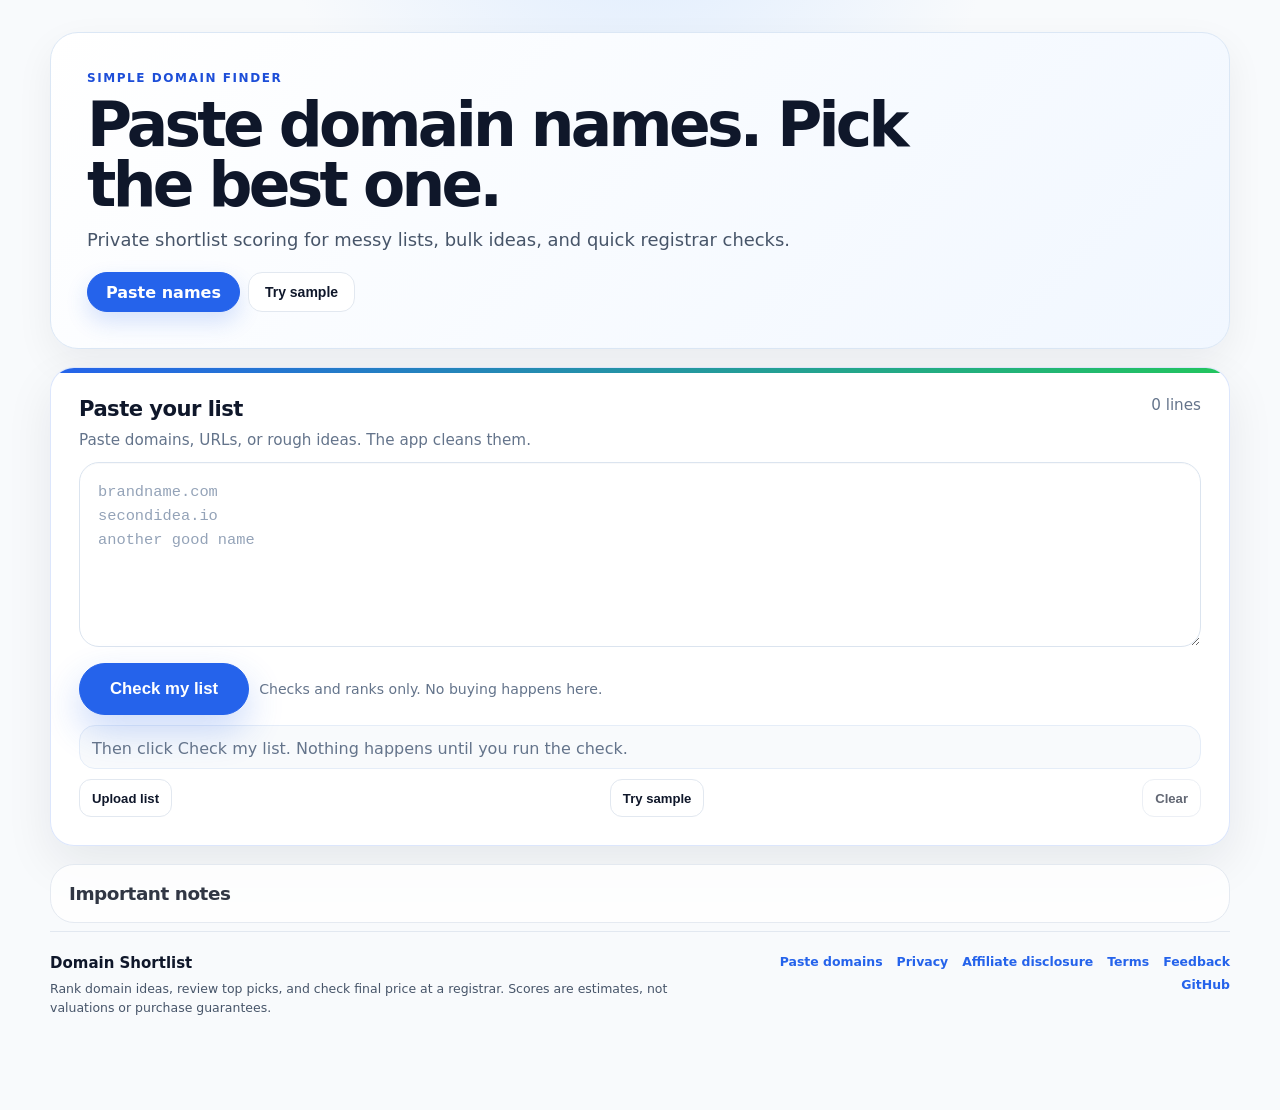
==== commit c64c7a49: "Polish launch UI v91" ====
--- a/index.html
+++ b/index.html
@@ -3,16 +3,16 @@
 <head>
   <meta charset="utf-8" />
   <meta name="viewport" content="width=device-width, initial-scale=1" />
-  <title>Domain Shortlist — Simple Domain Finder</title>
-  <meta name="description" content="A simple, safe domain shortlisting tool that guides you from pasted ideas to best picks and registrar price checks." />
+  <title>Domain Shortlist — Pick the Best Domain Name</title>
+  <meta name="description" content="Paste a list of domain names, rank the strongest options, save finalists, and open a registrar to confirm final availability and price." />
   <meta name="theme-color" content="#2563eb" />
   <meta name="application-name" content="Domain Shortlist" />
   <meta name="author" content="Domain Shortlist" />
   <meta name="robots" content="index,follow" />
   <!-- Replace this canonical URL with your custom domain after launch, for example: https://yourdomain.com/ -->
   <link rel="canonical" href="https://noahbsark.github.io/Domain-Bulk-Checker/" />
-  <meta property="og:title" content="Domain Shortlist — Simple Domain Finder" />
-  <meta property="og:description" content="Paste names, check your list, and start with the best domain pick. Private, simple, and safe." />
+  <meta property="og:title" content="Domain Shortlist — Pick the Best Domain Name" />
+  <meta property="og:description" content="Paste domain ideas, review the top picks, save finalists, and confirm final price at a registrar." />
   <meta property="og:type" content="website" />
   <meta property="og:url" content="https://noahbsark.github.io/Domain-Bulk-Checker/" />
   <meta property="og:image" content="https://noahbsark.github.io/Domain-Bulk-Checker/og-image.png" />
@@ -20,8 +20,8 @@
   <meta property="og:image:height" content="630" />
   <meta property="og:image:alt" content="Domain Shortlist: Paste, shortlist, compare, and check price for domain names." />
   <meta name="twitter:card" content="summary_large_image" />
-  <meta name="twitter:title" content="Domain Shortlist — Simple Domain Finder" />
-  <meta name="twitter:description" content="Paste names, check your list, and start with the best pick." />
+  <meta name="twitter:title" content="Domain Shortlist — Pick the Best Domain Name" />
+  <meta name="twitter:description" content="Paste domain ideas, rank the best options, and confirm the winner at a registrar." />
   <meta name="twitter:image" content="https://noahbsark.github.io/Domain-Bulk-Checker/og-image.png" />
   <link rel="manifest" href="site.webmanifest" />
   <link rel="apple-touch-icon" href="favicon.svg" />
@@ -43,27 +43,25 @@
     }
   }
   </script>
-  <link rel="stylesheet" href="style.css?v=84-tool-first-final" />
+  <link rel="stylesheet" href="style.css?v=90-final-decision" />
 </head>
-<body class="v34-simple v35-beginner v37-launch-ready v38-simple-report v39-simple-copy v40-simple-reset v41-undo-share v42-simple-top-picks v44-simple-notes v47-clean-report v51-check-cleanup v55-winner-actions v57-done-archive v58-archive-manager v59-archive-import v60-archive-preview v61-session-summary v62-archive-pin-note v63-archive-bulk-import v64-archive-health-limit v66-clean-results v67-compact-results v68-filter-polish v69-results-view-polish v70-inline-results v71-keyboard-summary v72-results-sort v73-visible-worth-reasons v74-scan-badges v76-result-undo-legend v77-guided-simple v78-simple-polish v79-no-mistake-simple v80-simple-first v81-final-simple-polish v82-tool-first v83-ui-audit v84-tool-first-final">
+<body class="v34-simple v35-beginner v37-launch-ready v38-simple-report v39-simple-copy v40-simple-reset v41-undo-share v42-simple-top-picks v44-simple-notes v47-clean-report v51-check-cleanup v55-winner-actions v57-done-archive v58-archive-manager v59-archive-import v60-archive-preview v61-session-summary v62-archive-pin-note v63-archive-bulk-import v64-archive-health-limit v66-clean-results v67-compact-results v68-filter-polish v69-results-view-polish v70-inline-results v71-keyboard-summary v72-results-sort v73-visible-worth-reasons v74-scan-badges v76-result-undo-legend v77-guided-simple v78-simple-polish v79-no-mistake-simple v80-simple-first v81-final-simple-polish v82-tool-first v83-ui-audit v84-tool-first-final v85-guided-result v86-decision-mode v87-premium-decision v88-ready-mobile v89-ultra-simple v90-final-decision v91-launch-polish">
   <a class="skip-link" href="#domain-input">Skip to domain input</a>
   <main class="shell">
     <header class="hero simple-hero">
       <div class="hero-copy">
         <p class="eyebrow">Simple domain finder</p>
         <h1>Paste domain names. Pick the best one.</h1>
-        <p>
-          Paste a list, click check, then start with the #1 pick.
-        </p>
+        <p>Private shortlist scoring for messy lists, bulk ideas, and quick registrar checks.</p>
         <div class="hero-actions">
-          <a class="button-link primary" href="#domain-input">Start</a>
+          <a class="button-link primary" href="#domain-input">Paste names</a>
           <button id="heroSampleBtn" type="button" class="ghost">Try sample</button>
           <button id="shareAppLinkBtn" type="button" class="ghost advanced-only-inline">Share app</button>
         </div>
         <div class="hero-steps simple-flow" aria-label="Workflow">
-          <span><b>1</b> Paste</span>
-          <span><b>2</b> Check</span>
-          <span><b>3</b> Start with #1</span>
+          <span><b>1</b> Paste names</span>
+          <span><b>2</b> Review top picks</span>
+          <span><b>3</b> Confirm at registrar</span>
         </div>
       </div>
       <div class="hero-visual" aria-hidden="true">
@@ -183,7 +181,7 @@
       <div class="panel-title-row">
         <div>
           <h2>Paste your list</h2>
-          <p class="muted">One domain per line is best. URLs and messy text are okay.</p>
+          <p class="muted">Paste domains, URLs, or rough ideas. The app cleans them.</p>
         </div>
         <div class="input-title-actions">
           <span id="inputCount" class="muted">0 lines</span>
@@ -191,7 +189,11 @@
         </div>
       </div>
       <label class="sr-only" for="inputBox">Domain ideas or URLs to check</label>
-      <textarea id="inputBox" spellcheck="false" placeholder="rentorbuyguide.com&#10;probate-helper-247.com&#10;diyprobatekit.com"></textarea>
+      <textarea id="inputBox" spellcheck="false" placeholder="brandname.com&#10;secondidea.io&#10;another good name"></textarea>
+      <div class="v89-first-action-row" aria-label="Start checking">
+        <button id="simpleCheckBtn" type="button" class="primary v89-main-check">Check my list</button>
+        <span class="v89-first-help">Checks and ranks only. No buying happens here.</span>
+      </div>
       <div id="inputCoachPanel" class="input-coach-panel" aria-live="polite">
         <div>
           <strong id="inputCoachTitle">Paste names here to begin.</strong>
@@ -233,23 +235,25 @@
           <button id="largeListDismissBtn" type="button" class="ghost">Keep normal checks</button>
         </div>
       </div>
-      <div class="keyword-helper launch-keyword-helper">
+      <div class="button-row wrap v89-input-links">
+        <button id="loadTxtBtn" type="button" class="ghost">Upload list</button>
+        <input id="fileInput" type="file" accept=".txt,.csv,text/plain,text/csv" hidden />
+        <button id="pasteDemoBtn" type="button" class="ghost">Try sample</button>
+        <button id="clearInputBtn" type="button" class="ghost v89-clear-input">Clear</button>
+      </div>
+      <details class="keyword-helper launch-keyword-helper v89-keyword-details">
+        <summary>Improve ranking <span>optional</span></summary>
         <label for="keywordsInput">
-          <span>Target keywords / niche <small>Optional, but improves ranking</small></span>
+          <span>Target keywords or niche <small>Optional</small></span>
           <input id="keywordsInput" type="text" placeholder="roofing, quote, repair" />
         </label>
         <p class="muted">Examples: <strong>fitness, coach, app</strong> or <strong>rent, buy, calculator</strong>. These tune scoring; they do not affect registrar availability.</p>
-      </div>
-      <div class="button-row wrap">
-        <button id="loadTxtBtn" type="button">Upload list</button>
-        <input id="fileInput" type="file" accept=".txt,.csv,text/plain,text/csv" hidden />
-        <button id="clearInputBtn" type="button">Clear</button>
-        <button id="pasteDemoBtn" type="button" class="ghost">Try sample</button>
-      </div>
-      <div class="template-panel" aria-label="Quick-start templates">
-        <div>
-          <strong>Not sure what to paste?</strong>
-          <span>Start with a template, then replace the examples with your own ideas.</span>
+      </details>
+      <details class="template-panel v89-template-details" aria-label="Quick-start templates">
+        <summary>Need examples?</summary>
+        <div>
+          <strong>Load a starter list.</strong>
+          <span>Use a template, then replace the examples with your own ideas.</span>
         </div>
         <div class="template-grid">
           <button type="button" class="template-chip" data-template-kind="startup">Startup names</button>
@@ -259,7 +263,7 @@
           <button type="button" class="template-chip" data-template-kind="store">Product/store</button>
           <button type="button" class="template-chip" data-template-kind="seo">SEO domains</button>
         </div>
-      </div>
+      </details>
     </section>
 
     <section class="panel compact settings-panel simple-settings-panel">
@@ -487,7 +491,7 @@
       </div>
       <div class="next-step-buttons">
         <button id="nextShowTopPicksBtn" type="button">Review top picks</button>
-        <button id="nextOpenTopPicksBtn" type="button" class="success ghost">Check #1 price</button>
+        <button id="nextOpenTopPicksBtn" type="button" class="success ghost">Check top pick</button>
         <button id="nextViewAllBtn" type="button" class="ghost">View all checked names</button>
         <button id="nextExportTopPicksBtn" type="button" class="ghost advanced-only-inline">Export top picks</button>
       </div>
@@ -497,39 +501,45 @@
       <div class="top-picks-title-row">
         <div>
           <h2 id="topPicksHeading">Best picks</h2>
-          <p class="muted">Start with #1. Start with #1. Open all checked names only if you want to review everything.</p>
+          <p class="muted">Start with the top pick, then use the backups only if the first name is too expensive or unavailable.</p>
         </div>
         <div class="top-picks-controls">
           <span id="topPicksCount" class="muted">No picks yet</span>
           <span id="topSavedCountBadge" class="saved-count-badge is-hidden">0 saved</span>
-          <button id="cardOpenTopPicksBtn" type="button" class="ghost">Check top 3</button>
-          <button id="cardCheckBestChoiceBtn" type="button" class="success ghost">Check #1 price</button>
-          <button id="cardCopyBestChoiceBtn" type="button" class="ghost">Copy best choice</button>
-          <button id="cardCopyBest3Btn" type="button" class="ghost">Copy best 3</button>
-          <button id="cardCopyBestReasonsBtn" type="button" class="ghost">Copy best with reasons</button>
-          <button id="cardCopyPriceLinksBtn" type="button" class="ghost">Copy price-check links</button>
-          <button id="cardCopyTopPicksBtn" type="button" class="ghost">Copy Top Picks</button>
-          <button id="hideWeakPicksBtn" type="button" class="ghost" aria-pressed="false">Hide weak picks</button>
-          <button id="topPicksShowMoreBtn" type="button" class="ghost is-hidden" aria-expanded="false">Show more picks</button>
-          <button id="cardExportTopPicksBtn" type="button" class="ghost advanced-only-inline">Export top picks</button>
+          <button id="cardOpenTopPicksBtn" type="button" class="ghost v87-secondary-control">Check backup options</button>
+          <button id="cardCheckBestChoiceBtn" type="button" class="success ghost">Check top pick</button>
+          <button id="showNextPickBtn" type="button" class="ghost is-hidden">Show another pick</button>
+          <button id="cardCopyBestChoiceBtn" type="button" class="ghost v87-secondary-control">Copy top pick</button>
+          <button id="cardCopyBest3Btn" type="button" class="ghost v87-secondary-control">Copy top 3</button>
+          <button id="cardCopyBestReasonsBtn" type="button" class="ghost v87-secondary-control">Copy top 3 with reasons</button>
+          <button id="cardCopyPriceLinksBtn" type="button" class="ghost v87-secondary-control">Copy registrar links</button>
+          <button id="cardCopyTopPicksBtn" type="button" class="ghost v87-secondary-control">Copy Top Picks</button>
+          <button id="hideWeakPicksBtn" type="button" class="ghost v87-secondary-control" aria-pressed="false">Hide weak picks</button>
+          <button id="topPicksShowMoreBtn" type="button" class="ghost is-hidden v87-secondary-control" aria-expanded="false">Show more picks</button>
+          <button id="cardExportTopPicksBtn" type="button" class="ghost advanced-only-inline v87-secondary-control">Export top picks</button>
           <button id="topPicksViewAllBtn" type="button" class="ghost">All checked names</button>
           <button id="topPicksNewSearchBtn" type="button" class="ghost">New search</button>
-          <span class="v78-button-help v79-button-help">Recommended: click <strong>Check #1 price</strong>. It opens one registrar tab; nothing is purchased here.</span>
+          <span class="v78-button-help v79-button-help">Recommended: check the top pick first. Registrar tabs open separately; nothing is bought here.</span>
         </div>
       </div>
       <div class="v79-simple-path" aria-label="Recommended simple path">
         <strong>Simple path:</strong>
-        <span>Check #1 price → star finalists → decide at the registrar.</span>
-      </div>
-      <p id="topPicksPriceLimitNote" class="muted top-picks-price-note">Tip: start with one price check. Use top 3 only if you already like several names.</p>
-      <p class="muted buy-ready-reminder">Before buying: check spelling, price, renewal cost, and trademark risk.</p>
+        <span>Check the top pick → save finalists → decide at the registrar.</span>
+      </div>
+      <ol class="v86-result-checklist" aria-label="What to do next">
+        <li><span>1</span><strong>Check top pick</strong></li>
+        <li><span>2</span><strong>Save finalists</strong></li>
+        <li><span>3</span><strong>Confirm at registrar</strong></li>
+      </ol>
+      <p id="topPicksPriceLimitNote" class="muted top-picks-price-note">Start with one registrar check. Use backups only if the first option does not work.</p>
+      <p class="muted buy-ready-reminder registrar-disclosure">Registrar links may be affiliate links. We may earn a commission at no extra cost to you. Final availability and price are confirmed at the registrar.</p>
       <div id="topPicksEmpty" class="top-picks-empty">
         <strong>Your best picks will appear here.</strong>
-        <span>Paste names above, then click Check my list. Start with the first card.</span>
+        <span>Paste names above, then check your list. The strongest three picks will appear here.</span>
       </div>
       <div class="plain-label-guide" aria-label="What result labels mean">
-        <span><strong>Worth checking</strong> means the name scored well and is not known to be taken.</span>
-        <span><strong>Check price</strong> opens your selected registrar; the registrar confirms final availability and price.</span>
+        <span><strong>Worth checking</strong> means the name scored well and still needs registrar confirmation.</span>
+        <span><strong>Check registrar</strong> opens your selected registrar; it does not reserve or buy the domain.</span>
         <span><strong>Possible concern</strong> means review the name before buying.</span>
       </div>
       <div id="topPicksCards" class="top-picks-grid" aria-live="polite"></div>
@@ -719,18 +729,18 @@
       </div>
       <div class="results-action-groups v78-results-actions" aria-label="All Results actions">
         <div class="results-action-group recommended-actions">
-          <span class="action-group-label">Main actions</span>
+          <span class="action-group-label">Recommended actions</span>
           <button id="saveVisibleWorthCheckingBtn" type="button" class="success" title="Marks visible good names as saved finalists. You can undo the last bulk save.">Save good names</button>
           <button id="undoSaveVisibleBtn" type="button" class="ghost is-hidden" title="Undo only the last bulk save.">Undo save</button>
-          <button id="editResultsFiltersBtn" type="button" class="ghost" aria-expanded="false" title="Search and filter. Filters only hide rows temporarily.">Search list</button>
+          <button id="editResultsFiltersBtn" type="button" class="ghost" aria-expanded="false" title="Search and filter. Filters only hide rows temporarily.">Search / filter</button>
           <button id="allResultsBackTopPicksBtn" type="button" class="ghost" title="Return to the recommended shortlist.">Back to best picks</button>
-          <span class="v78-action-help v79-action-help">Save only stars names. Search only filters this page.</span>
+          <span class="v78-action-help v79-action-help">Save only marks finalists. Search only filters this page.</span>
         </div>
         <details class="v78-more-options">
           <summary>More view options</summary>
           <div class="results-action-group view-actions">
             <span class="action-group-label">Optional</span>
-            <button id="copyVisibleWorthReasonsBtn" type="button" class="ghost" title="Copies visible good names with a short reason for each.">Copy names</button>
+            <button id="copyVisibleWorthReasonsBtn" type="button" class="ghost" title="Copies visible good names with a short reason for each.">Copy names + reasons</button>
             <button id="copyWorthCheckingBtn" type="button" class="ghost" title="Copies only visible good domains, one per line.">Copy names only</button>
             <button id="hideWeakNamesBtn" type="button" class="ghost" aria-pressed="false" title="Temporarily hides lower-score names. Nothing is deleted.">Hide weak</button>
             <button id="takenToggleBtn" type="button" class="ghost is-hidden" aria-pressed="false" title="Show or hide taken names. Nothing is deleted.">Show taken</button>
@@ -746,7 +756,7 @@
         </div>
       </div>
       <div class="v79-no-mistake-help" aria-label="Short help for result actions">
-        <div><strong>Recommended:</strong><span>Start with the #1 pick, then save any backups you like.</span></div>
+        <div><strong>Recommended:</strong><span>Start with the top pick, then save any backups you like.</span></div>
         <div><strong>Safe:</strong><span>No button here buys a domain or changes a registrar account.</span></div>
       </div>
       <div class="all-results-dashboard" aria-label="All results controls">
@@ -781,13 +791,13 @@
           <button type="button" data-result-badge-filter="taken">Taken</button>
         </div>
         <p id="allResultsHelper" class="muted all-results-helper">Every checked name is here. Hidden rows are not deleted.</p>
-        <p class="v77-safe-note v78-safe-note">Short help: use green buttons first. Gray buttons are optional. Registrar buttons open a new tab before any purchase.</p>
+        <p class="v77-safe-note v78-safe-note">Short help: use green buttons first. Gray buttons are optional. Registrar links open a new tab before any purchase.</p>
         <p id="takenCollapseNote" class="taken-collapse-note is-hidden" aria-live="polite"></p>
         <div id="resultsCleanedNotice" class="results-cleaned-notice is-hidden" aria-live="polite">
           <span id="resultsCleanedText">Results cleaned up. Nothing was deleted.</span>
           <button id="showEverythingResultsBtn" type="button" class="ghost small-button">Reset view</button>
         </div>
-        <p class="muted taken-explanation">Taken means already registered or likely unavailable. Check registrar results before making a final decision.</p>
+        <p class="muted taken-explanation">Likely unavailable means public checks found a registered or conflicting result. Check registrar results before making a final decision.</p>
       </div>
       <div id="resultCards" class="result-cards" aria-live="polite"></div>
       <div class="table-wrap">
@@ -882,6 +892,18 @@
       <div id="savedWinnerHint" class="saved-finish-helper winner-check-helper is-hidden" aria-live="polite">
         <span id="savedWinnerHintText">Winner not checked yet.</span>
       </div>
+      <div id="savedDoneSummary" class="saved-done-summary is-hidden" aria-live="polite"></div>
+      <div id="savedReadyCard" class="saved-ready-card is-hidden" aria-live="polite">
+        <div>
+          <p class="eyebrow">You’re ready</p>
+          <h3 id="savedReadyTitle">You saved finalists.</h3>
+          <p id="savedReadyText" class="muted">Next: check saved prices, then confirm spelling and availability at the registrar.</p>
+        </div>
+        <div class="saved-ready-actions">
+          <button id="savedReadyPriceBtn" type="button" class="success">Check saved prices</button>
+          <button id="savedReadyNewSearchBtn" type="button" class="ghost">Start new search</button>
+        </div>
+      </div>
       <div id="savedShortlistEmpty" class="saved-empty">
         <strong>No saved names yet.</strong>
         <span>Click the star on a Top Pick or All Results card to save it here.</span>
@@ -936,8 +958,8 @@
     </section>
 
     <section id="privacy-limits" class="panel note public-note">
-      <h2>Privacy</h2>
-      <p class="muted launch-page-links">Need the full launch pages? Read the <a href="privacy.html">Privacy Policy</a>, <a href="affiliate-disclosure.html">Affiliate Disclosure</a>, and <a href="terms.html">Terms & Limitations</a>.</p>
+      <h2>Important notes</h2>
+      <p class="muted launch-page-links">Read the full <a href="privacy.html">Privacy Policy</a>, <a href="affiliate-disclosure.html">Affiliate Disclosure</a>, and <a href="terms.html">Terms & Limitations</a>.</p>
       <div class="public-note-grid">
         <p>
           <strong>Availability is not guaranteed.</strong> This app is a fast triage tool. <strong>Worth checking</strong> means “worth checking,” not “guaranteed purchasable.” Registrars may mark names as premium, reserved, blocked, or unavailable.
@@ -1010,7 +1032,7 @@
     </footer>
   </main>
 
-  <script src="app.js?v=51-check-cleanup"></script>
+  <script src="app.js?v=91-launch-polish"></script>
   <noscript>
     <div class="noscript-warning">Domain Shortlist needs JavaScript to score domains and build registrar links.</div>
   </noscript>
--- a/style.css
+++ b/style.css
@@ -7679,3 +7679,2042 @@
     grid-template-columns: 1fr;
   }
 }
+
+
+/* v85: guided-result polish. Tool first, then one clear decision at a time. */
+body.v85-guided-result .shell {
+  max-width: 860px;
+  gap: 10px;
+}
+
+body.v85-guided-result .hero.simple-hero {
+  display: block;
+  padding: 18px 20px;
+  border-radius: 24px;
+  background: rgba(255,255,255,.92);
+  box-shadow: 0 14px 34px rgba(15, 23, 42, .055);
+}
+
+body.v85-guided-result .hero-visual,
+body.v85-guided-result .hero-actions,
+body.v85-guided-result .hero-steps.simple-flow,
+body.v85-guided-result .trust-grid.launch-trust-grid,
+body.v85-guided-result .v78-safety-strip,
+body.v85-guided-result #simpleOnboardingPanel,
+body.v85-guided-result #how-it-works,
+body.v85-guided-result #firstRunPanel,
+body.v85-guided-result #guidedStartPanel {
+  display: none !important;
+}
+
+body.v85-guided-result .hero-copy {
+  max-width: none;
+}
+
+body.v85-guided-result .hero-copy .eyebrow {
+  margin-bottom: 5px;
+  color: #2563eb;
+}
+
+body.v85-guided-result .hero-copy h1 {
+  font-size: clamp(1.65rem, 4.2vw, 2.35rem);
+  line-height: .98;
+  letter-spacing: -.055em;
+  max-width: 680px;
+}
+
+body.v85-guided-result .hero-copy p:not(.eyebrow) {
+  max-width: 640px;
+  margin-top: 8px;
+  font-size: .98rem;
+  color: #475569;
+}
+
+body.v85-guided-result #domain-input {
+  padding: 18px;
+  border-radius: 24px;
+  box-shadow: 0 18px 44px rgba(15, 23, 42, .065);
+}
+
+body.v85-guided-result #domain-input .panel-title-row {
+  margin-bottom: 10px;
+}
+
+body.v85-guided-result #domain-input h2 {
+  font-size: 1.35rem;
+  letter-spacing: -.035em;
+}
+
+body.v85-guided-result #inputBox {
+  min-height: 205px;
+  border-radius: 18px;
+  font-size: .98rem;
+}
+
+body.v85-guided-result #inputPreviewPanel.is-empty .input-preview-head,
+body.v85-guided-result #inputPreviewPanel.is-empty .input-preview-stats,
+body.v85-guided-result #inputPreviewPanel.is-empty #previewReviewInvalidBtn,
+body.v85-guided-result #inputPreviewPanel.is-empty #previewCopyCleanBtn,
+body.v85-guided-result #largeListPanel,
+body.v85-guided-result:not(.advanced-mode) .settings-grid,
+body.v85-guided-result:not(.advanced-mode) .advanced-settings,
+body.v85-guided-result:not(.has-results) .results-panel,
+body.v85-guided-result:not(.has-results) .top-picks-panel {
+  display: none !important;
+}
+
+body.v85-guided-result #inputPreviewPanel.is-empty {
+  padding: 0;
+  margin-top: 0;
+  background: transparent;
+  border: 0;
+}
+
+body.v85-guided-result #inputCoachPanel {
+  border-radius: 16px;
+  margin-top: 10px;
+  padding: 10px 12px;
+  background: #f8fbff;
+  border: 1px solid #dbeafe;
+}
+
+body.v85-guided-result #inputCoachPanel .input-format-list {
+  display: none;
+}
+
+body.v85-guided-result .input-actions {
+  margin-top: 10px;
+}
+
+body.v85-guided-result .top-picks-panel {
+  border: 2px solid rgba(16, 185, 129, .16);
+}
+
+body.v85-guided-result .top-picks-title-row {
+  display: grid;
+  grid-template-columns: minmax(0, 1fr) auto;
+  align-items: start;
+}
+
+body.v85-guided-result .top-picks-title-row h2 {
+  font-size: 1.7rem;
+}
+
+body.v85-guided-result .top-picks-controls {
+  grid-template-columns: repeat(2, minmax(120px, auto));
+}
+
+body.v85-guided-result .top-picks-controls #showNextPickBtn {
+  display: inline-flex;
+}
+
+body.v85-guided-result .top-picks-controls #showNextPickBtn.is-hidden {
+  display: none !important;
+}
+
+body.v85-guided-result .top-picks-controls #topPicksShowMoreBtn,
+body.v85-guided-result .top-picks-controls #cardOpenTopPicksBtn,
+body.v85-guided-result:not(.advanced-mode) .top-picks-controls #topPicksNewSearchBtn {
+  display: none !important;
+}
+
+body.v85-guided-result .top-picks-grid {
+  grid-template-columns: 1fr;
+  max-width: 760px;
+}
+
+body.v85-guided-result .top-pick-card.is-best-choice {
+  border-color: rgba(16, 185, 129, .62);
+  box-shadow: 0 20px 48px rgba(16, 185, 129, .12);
+}
+
+body.v85-guided-result .v79-simple-path {
+  background: #ecfdf5;
+  border-color: #bbf7d0;
+  color: #065f46;
+}
+
+body.v85-guided-result #resultPlainSummary {
+  margin: 0;
+  padding: 10px 12px !important;
+  border-radius: 16px;
+  background: #eff6ff;
+  border: 1px solid #bfdbfe;
+  color: #1e3a8a !important;
+  font-size: .95rem;
+}
+
+body.v85-guided-result .results-action-group.recommended-actions {
+  grid-template-columns: 1fr 1fr;
+}
+
+body.v85-guided-result .results-action-group.recommended-actions #allResultsBackTopPicksBtn {
+  grid-column: 1 / -1;
+}
+
+body.v85-guided-result .all-results-dashboard {
+  margin-top: 8px;
+}
+
+body.v85-guided-result .public-note {
+  opacity: .86;
+}
+
+@media (max-width: 760px) {
+  body.v85-guided-result .shell {
+    width: min(100% - 14px, 860px);
+    padding-top: 6px;
+    gap: 8px;
+  }
+  body.v85-guided-result .hero.simple-hero {
+    padding: 12px 14px;
+    border-radius: 18px;
+  }
+  body.v85-guided-result .hero-copy h1 {
+    font-size: clamp(1.35rem, 8vw, 1.95rem);
+  }
+  body.v85-guided-result .hero-copy p:not(.eyebrow) {
+    font-size: .9rem;
+    margin-top: 5px;
+  }
+  body.v85-guided-result #domain-input {
+    padding: 12px;
+    border-radius: 18px;
+  }
+  body.v85-guided-result #inputBox {
+    min-height: 175px;
+  }
+  body.v85-guided-result .top-picks-title-row,
+  body.v85-guided-result .top-picks-controls,
+  body.v85-guided-result .results-action-group.recommended-actions {
+    grid-template-columns: 1fr;
+  }
+  body.v85-guided-result .top-picks-controls #cardCheckBestChoiceBtn {
+    order: 1;
+  }
+  body.v85-guided-result .top-picks-controls #showNextPickBtn {
+    order: 2;
+  }
+  body.v85-guided-result .top-picks-controls #topPicksViewAllBtn {
+    order: 3;
+  }
+}
+
+
+/* v86 — single-card decision mode + premium paste box */
+body.v86-decision-mode {
+  background:
+    radial-gradient(circle at 50% -20%, rgba(37, 99, 235, .10), transparent 38%),
+    linear-gradient(180deg, #f8fbff 0%, #f8fafc 46%, #ffffff 100%);
+}
+
+body.v86-decision-mode .shell {
+  max-width: 820px;
+  gap: 9px;
+}
+
+body.v86-decision-mode .hero.simple-hero {
+  padding: 14px 18px;
+  border: 1px solid rgba(226, 232, 240, .9);
+  box-shadow: 0 10px 26px rgba(15, 23, 42, .045);
+}
+
+body.v86-decision-mode .hero-copy .eyebrow {
+  font-size: .72rem;
+  color: #2563eb;
+}
+
+body.v86-decision-mode .hero-copy h1 {
+  max-width: 680px;
+  font-size: clamp(1.75rem, 5vw, 2.85rem);
+  line-height: .98;
+  letter-spacing: -.06em;
+}
+
+body.v86-decision-mode .hero-copy p:not(.eyebrow) {
+  max-width: 620px;
+  color: #475569;
+  font-size: clamp(.98rem, 1.6vw, 1.08rem);
+}
+
+body.v86-decision-mode #domain-input {
+  border: 1px solid rgba(37, 99, 235, .16);
+  box-shadow: 0 18px 46px rgba(37, 99, 235, .08);
+}
+
+body.v86-decision-mode #domain-input .panel-title-row {
+  align-items: end;
+}
+
+body.v86-decision-mode #domain-input h2 {
+  font-size: 1.6rem;
+}
+
+body.v86-decision-mode #inputBox {
+  min-height: 220px;
+  border-radius: 24px;
+  border: 1.5px solid #cbd5e1;
+  background:
+    linear-gradient(#ffffff, #ffffff) padding-box,
+    linear-gradient(135deg, rgba(37,99,235,.28), rgba(16,185,129,.22)) border-box;
+  font-size: 1.03rem;
+  padding: 18px;
+  box-shadow: inset 0 1px 0 rgba(15, 23, 42, .025), 0 14px 30px rgba(15, 23, 42, .035);
+}
+
+body.v86-decision-mode #inputBox::placeholder {
+  color: #94a3b8;
+}
+
+body.v86-decision-mode #inputCoachPanel {
+  background: #f8fbff;
+  border-color: #dbeafe;
+  color: #334155;
+}
+
+body.v86-decision-mode #inputCoachPanel strong::before {
+  content: "Quick tip: ";
+  color: #2563eb;
+}
+
+body.v86-decision-mode #domain-input .button-row.wrap {
+  justify-content: space-between;
+}
+
+body.v86-decision-mode #domain-input .button-row.wrap button {
+  min-height: 38px;
+}
+
+/* Results become one decision at a time. */
+body.v86-decision-mode.has-results .top-picks-panel {
+  border: 1px solid rgba(16, 185, 129, .28);
+  box-shadow: 0 22px 56px rgba(16, 185, 129, .10);
+}
+
+body.v86-decision-mode .top-picks-title-row {
+  grid-template-columns: 1fr;
+  gap: 10px;
+}
+
+body.v86-decision-mode .top-picks-title-row h2 {
+  font-size: clamp(1.65rem, 4vw, 2.35rem);
+}
+
+body.v86-decision-mode .top-picks-title-row p {
+  max-width: 600px;
+}
+
+body.v86-decision-mode .top-picks-controls {
+  display: flex;
+  flex-wrap: wrap;
+  justify-content: flex-start;
+  gap: 8px;
+}
+
+body.v86-decision-mode .top-picks-controls #cardCheckBestChoiceBtn {
+  order: 1;
+  min-width: min(100%, 190px);
+  min-height: 46px;
+  font-size: .98rem;
+}
+
+body.v86-decision-mode .top-picks-controls #showNextPickBtn {
+  order: 2;
+  display: inline-flex;
+  min-height: 46px;
+}
+
+body.v86-decision-mode .top-picks-controls #showNextPickBtn.is-hidden {
+  display: none !important;
+}
+
+body.v86-decision-mode .top-picks-controls #topPicksViewAllBtn {
+  order: 3;
+  min-height: 46px;
+}
+
+body.v86-decision-mode:not(.advanced-mode) .top-picks-controls #topPicksNewSearchBtn,
+body.v86-decision-mode:not(.advanced-mode) .top-picks-controls #topPicksShowMoreBtn,
+body.v86-decision-mode:not(.advanced-mode) .top-picks-controls #cardOpenTopPicksBtn,
+body.v86-decision-mode:not(.advanced-mode) .top-picks-controls #cardCopyBestChoiceBtn,
+body.v86-decision-mode:not(.advanced-mode) .top-picks-controls #cardCopyBest3Btn,
+body.v86-decision-mode:not(.advanced-mode) .top-picks-controls #cardCopyBestReasonsBtn,
+body.v86-decision-mode:not(.advanced-mode) .top-picks-controls #cardCopyPriceLinksBtn,
+body.v86-decision-mode:not(.advanced-mode) .top-picks-controls #cardCopyTopPicksBtn,
+body.v86-decision-mode:not(.advanced-mode) .top-picks-controls #hideWeakPicksBtn {
+  display: none !important;
+}
+
+body.v86-decision-mode .v86-result-checklist {
+  display: none;
+  list-style: none;
+  padding: 0;
+  margin: 12px 0 10px;
+  grid-template-columns: repeat(3, minmax(0, 1fr));
+  gap: 8px;
+}
+
+body.v86-decision-mode.has-results .v86-result-checklist {
+  display: grid;
+}
+
+body.v86-decision-mode .v86-result-checklist li {
+  display: flex;
+  align-items: center;
+  gap: 8px;
+  min-height: 44px;
+  padding: 10px 12px;
+  border-radius: 16px;
+  background: #f0fdf4;
+  border: 1px solid #bbf7d0;
+  color: #065f46;
+  font-size: .9rem;
+}
+
+body.v86-decision-mode .v86-result-checklist span {
+  display: inline-grid;
+  place-items: center;
+  width: 22px;
+  height: 22px;
+  border-radius: 999px;
+  background: #10b981;
+  color: #fff;
+  font-weight: 900;
+  font-size: .78rem;
+  flex: 0 0 auto;
+}
+
+body.v86-decision-mode .top-picks-grid {
+  display: grid;
+  grid-template-columns: 1fr;
+  max-width: 760px;
+  margin-inline: auto;
+}
+
+body.v86-decision-mode .top-pick-card {
+  padding: clamp(18px, 4vw, 28px);
+  border-radius: 30px;
+}
+
+body.v86-decision-mode .top-pick-card.is-best-choice {
+  border: 2px solid rgba(16, 185, 129, .64);
+  background:
+    radial-gradient(circle at top right, rgba(16, 185, 129, .10), transparent 32%),
+    linear-gradient(180deg, #ffffff 0%, #fbfffd 100%);
+}
+
+body.v86-decision-mode .top-pick-domain {
+  font-size: clamp(1.75rem, 5vw, 3.1rem);
+  line-height: .98;
+  letter-spacing: -.065em;
+  overflow-wrap: anywhere;
+}
+
+body.v86-decision-mode .simple-reason-pill {
+  font-size: 1rem;
+  border-radius: 18px;
+  padding: 14px 16px;
+  background: #f8fafc;
+}
+
+body.v86-decision-mode .finalist-button {
+  width: auto;
+  min-width: 118px;
+  padding: 0 12px;
+  border-radius: 999px;
+  font-size: .84rem;
+  font-weight: 900;
+}
+
+body.v86-decision-mode .top-pick-actions {
+  grid-template-columns: 1.15fr 1fr;
+  gap: 10px;
+}
+
+body.v86-decision-mode .top-pick-actions .top-pick-cta {
+  min-height: 50px;
+  border-radius: 16px;
+  font-size: 1rem;
+  font-weight: 900;
+}
+
+body.v86-decision-mode .top-pick-actions [data-detail-domain] {
+  min-height: 50px;
+  border-radius: 16px;
+  font-weight: 850;
+}
+
+body.v86-decision-mode.has-results #resultPlainSummary {
+  background: #eff6ff;
+  border: 1px solid #bfdbfe;
+  color: #1e3a8a !important;
+  border-radius: 18px;
+  padding: 11px 14px !important;
+  font-weight: 850;
+}
+
+body.v86-decision-mode .results-panel {
+  border-color: #e2e8f0;
+  box-shadow: 0 12px 36px rgba(15, 23, 42, .045);
+}
+
+body.v86-decision-mode .results-title-row h2 {
+  font-size: 1.45rem;
+}
+
+body.v86-decision-mode .results-action-group.recommended-actions {
+  grid-template-columns: 1fr 1fr;
+}
+
+body.v86-decision-mode .results-action-group.recommended-actions #allResultsBackTopPicksBtn {
+  grid-column: 1 / -1;
+}
+
+@media (max-width: 760px) {
+  body.v86-decision-mode .shell {
+    width: min(100% - 12px, 820px);
+    gap: 7px;
+  }
+  body.v86-decision-mode .hero.simple-hero {
+    padding: 11px 13px;
+    border-radius: 18px;
+  }
+  body.v86-decision-mode .hero-copy h1 {
+    font-size: clamp(1.45rem, 8vw, 2rem);
+  }
+  body.v86-decision-mode .hero-copy p:not(.eyebrow) {
+    font-size: .9rem;
+  }
+  body.v86-decision-mode #domain-input {
+    padding: 12px;
+    border-radius: 20px;
+  }
+  body.v86-decision-mode #domain-input .panel-title-row {
+    display: block;
+  }
+  body.v86-decision-mode #inputBox {
+    min-height: 190px;
+    padding: 14px;
+    border-radius: 20px;
+  }
+  body.v86-decision-mode.has-results .v86-result-checklist {
+    grid-template-columns: 1fr;
+  }
+  body.v86-decision-mode .top-picks-controls,
+  body.v86-decision-mode .top-pick-actions,
+  body.v86-decision-mode .results-action-group.recommended-actions {
+    grid-template-columns: 1fr;
+  }
+  body.v86-decision-mode .top-picks-controls > button,
+  body.v86-decision-mode .top-pick-actions > *,
+  body.v86-decision-mode .results-action-group.recommended-actions > button {
+    width: 100%;
+    justify-content: center;
+  }
+}
+
+
+/* v87 — premium decision + finish pass */
+body.v87-premium-decision .app-shell {
+  background:
+    radial-gradient(circle at 16% 0%, rgba(59, 130, 246, 0.08), transparent 28rem),
+    linear-gradient(180deg, #f8fbff 0%, #ffffff 22rem, #f7f9fc 100%);
+}
+
+body.v87-premium-decision .hero {
+  padding-bottom: clamp(0.75rem, 1.8vw, 1.25rem);
+}
+
+body.v87-premium-decision .hero h1 {
+  letter-spacing: -0.045em;
+}
+
+body.v87-premium-decision .input-card {
+  border: 1px solid rgba(37, 99, 235, 0.14);
+  box-shadow: 0 22px 60px rgba(15, 23, 42, 0.08);
+}
+
+body.v87-premium-decision textarea#domainsInput {
+  border-radius: 22px;
+  border-color: rgba(37, 99, 235, 0.18);
+  background: linear-gradient(180deg, #ffffff, #fbfdff);
+  box-shadow: inset 0 1px 0 rgba(255,255,255,0.8);
+}
+
+body.v87-premium-decision textarea#domainsInput:focus {
+  border-color: rgba(37, 99, 235, 0.48);
+  box-shadow: 0 0 0 4px rgba(37, 99, 235, 0.10), inset 0 1px 0 rgba(255,255,255,0.8);
+}
+
+body.v87-premium-decision .top-picks-title-row {
+  align-items: flex-start;
+  gap: 1.2rem;
+}
+
+body.v87-premium-decision .top-picks-controls {
+  align-items: center;
+}
+
+body.v87-premium-decision:not(.advanced-enabled) .top-picks-controls .v87-secondary-control,
+body.v87-premium-decision:not(.advanced-enabled) .top-picks-controls #cardOpenTopPicksBtn,
+body.v87-premium-decision:not(.advanced-enabled) .top-picks-controls #cardCopyBestChoiceBtn,
+body.v87-premium-decision:not(.advanced-enabled) .top-picks-controls #cardCopyBest3Btn,
+body.v87-premium-decision:not(.advanced-enabled) .top-picks-controls #cardCopyBestReasonsBtn,
+body.v87-premium-decision:not(.advanced-enabled) .top-picks-controls #cardCopyPriceLinksBtn,
+body.v87-premium-decision:not(.advanced-enabled) .top-picks-controls #cardCopyTopPicksBtn,
+body.v87-premium-decision:not(.advanced-enabled) .top-picks-controls #hideWeakPicksBtn,
+body.v87-premium-decision:not(.advanced-enabled) .top-picks-controls #topPicksShowMoreBtn,
+body.v87-premium-decision:not(.advanced-enabled) .top-picks-controls #cardExportTopPicksBtn {
+  display: none !important;
+}
+
+body.v87-premium-decision .top-picks-grid {
+  grid-template-columns: minmax(0, 1fr);
+  max-width: 880px;
+  margin-inline: auto;
+}
+
+body.v87-premium-decision .premium-decision-card {
+  position: relative;
+  overflow: hidden;
+  border: 1px solid rgba(37, 99, 235, 0.16);
+  border-radius: 30px;
+  padding: clamp(1.1rem, 2.2vw, 1.7rem);
+  background:
+    linear-gradient(135deg, rgba(255,255,255,0.98), rgba(248,251,255,0.96)),
+    radial-gradient(circle at 92% 8%, rgba(34, 197, 94, 0.12), transparent 18rem);
+  box-shadow: 0 26px 70px rgba(15, 23, 42, 0.10);
+}
+
+body.v87-premium-decision .premium-decision-card::before {
+  content: "";
+  position: absolute;
+  inset: 0 0 auto 0;
+  height: 5px;
+  background: linear-gradient(90deg, #2563eb, #22c55e);
+}
+
+body.v87-premium-decision .decision-primary-card {
+  border-color: rgba(34, 197, 94, 0.32);
+  box-shadow: 0 30px 80px rgba(15, 23, 42, 0.12), 0 0 0 1px rgba(34, 197, 94, 0.10);
+}
+
+body.v87-premium-decision .decision-backup-card {
+  opacity: 0.96;
+  box-shadow: 0 18px 44px rgba(15, 23, 42, 0.07);
+}
+
+body.v87-premium-decision .decision-card-head {
+  margin-bottom: 0.8rem;
+}
+
+body.v87-premium-decision .top-pick-rank {
+  background: rgba(37, 99, 235, 0.10);
+  color: #1d4ed8;
+  border-color: rgba(37, 99, 235, 0.16);
+}
+
+body.v87-premium-decision .best-choice-badge {
+  background: rgba(34, 197, 94, 0.12);
+  color: #047857;
+  border: 1px solid rgba(34, 197, 94, 0.18);
+}
+
+body.v87-premium-decision .best-choice-badge.is-backup {
+  background: rgba(100, 116, 139, 0.10);
+  color: #475569;
+  border-color: rgba(100, 116, 139, 0.14);
+}
+
+body.v87-premium-decision .decision-domain {
+  font-size: clamp(2rem, 5vw, 4rem);
+  line-height: 0.98;
+  letter-spacing: -0.055em;
+  color: #0f172a;
+  margin: 0.2rem 0 0.8rem;
+}
+
+body.v87-premium-decision .decision-reason {
+  font-size: clamp(1rem, 1.5vw, 1.12rem);
+  padding: 0.85rem 1rem;
+  border-radius: 18px;
+  background: #f8fafc;
+}
+
+body.v87-premium-decision .decision-step-line {
+  margin: 0.75rem 0 0;
+  color: #475569;
+  font-size: 0.98rem;
+}
+
+body.v87-premium-decision .decision-actions {
+  margin-top: 1.15rem;
+  padding-top: 1rem;
+  border-top: 1px solid rgba(148, 163, 184, 0.16);
+  gap: 0.65rem;
+}
+
+body.v87-premium-decision .decision-actions .top-pick-cta {
+  min-height: 48px;
+  padding-inline: 1.15rem;
+  font-size: 1rem;
+}
+
+body.v87-premium-decision .decision-save-button {
+  min-height: 48px;
+  padding-inline: 1rem;
+  border-radius: 999px;
+}
+
+body.v87-premium-decision .decision-secondary {
+  color: #475569;
+}
+
+body.v87-premium-decision .top-pick-why-details {
+  margin-top: 0.85rem;
+}
+
+body.v87-premium-decision .saved-controls {
+  gap: 0.55rem;
+}
+
+body.v87-premium-decision:not(.advanced-enabled) .saved-controls button:not(#savedCheckPriceBtn):not(#savedCopyBtn):not(#savedDoneBtn):not(#savedNewSearchAfterDoneBtn) {
+  display: none !important;
+}
+
+body.v87-premium-decision .saved-done-summary {
+  display: flex;
+  gap: 0.35rem;
+  flex-direction: column;
+  margin: 0.8rem 0 1rem;
+  padding: 0.95rem 1rem;
+  border-radius: 20px;
+  background: linear-gradient(135deg, rgba(34,197,94,0.11), rgba(37,99,235,0.08));
+  border: 1px solid rgba(34,197,94,0.18);
+  color: #0f172a;
+}
+
+body.v87-premium-decision .saved-done-summary span {
+  color: #475569;
+}
+
+body.v87-premium-decision .v86-result-checklist {
+  max-width: 880px;
+  margin-inline: auto;
+  border-radius: 22px;
+}
+
+@media (max-width: 760px) {
+  body.v87-premium-decision .decision-domain {
+    font-size: clamp(1.7rem, 11vw, 2.8rem);
+  }
+  body.v87-premium-decision .decision-actions {
+    flex-direction: column;
+    align-items: stretch;
+  }
+  body.v87-premium-decision .decision-actions .top-pick-cta,
+  body.v87-premium-decision .decision-save-button,
+  body.v87-premium-decision .decision-actions button {
+    width: 100%;
+    justify-content: center;
+    text-align: center;
+  }
+  body.v87-premium-decision .top-picks-controls {
+    width: 100%;
+    justify-content: flex-start;
+  }
+}
+
+
+/* v88 ready mobile / final finishing pass */
+body.v88-ready-mobile {
+  --v88-card-shadow: 0 24px 70px rgba(15, 23, 42, 0.10);
+  --v88-soft-border: rgba(148, 163, 184, 0.18);
+}
+
+body.v88-ready-mobile .shell {
+  max-width: 1120px;
+}
+
+body.v88-ready-mobile .hero.simple-hero {
+  min-height: auto;
+  margin: 18px auto 16px;
+  padding: clamp(20px, 4vw, 34px);
+  border-radius: 30px;
+  box-shadow: 0 18px 55px rgba(15, 23, 42, 0.08);
+}
+
+body.v88-ready-mobile .hero-copy h1 {
+  max-width: 780px;
+  font-size: clamp(2rem, 5.6vw, 4.35rem);
+  line-height: 0.94;
+  letter-spacing: -0.065em;
+  margin-bottom: 0.6rem;
+}
+
+body.v88-ready-mobile .hero-copy > p:not(.eyebrow) {
+  max-width: 560px;
+  font-size: clamp(1rem, 1.8vw, 1.16rem);
+}
+
+body.v88-ready-mobile .hero-visual,
+body.v88-ready-mobile .simple-trust-strip,
+body.v88-ready-mobile .v78-safety-strip,
+body.v88-ready-mobile #simpleOnboardingPanel,
+body.v88-ready-mobile #firstRunPanel,
+body.v88-ready-mobile #how-it-works,
+body.v88-ready-mobile .guided-start-panel {
+  display: none !important;
+}
+
+body.v88-ready-mobile .input-panel {
+  position: relative;
+  margin-top: 0;
+  border: 1px solid rgba(37, 99, 235, 0.14);
+  border-radius: 32px;
+  box-shadow: var(--v88-card-shadow);
+  overflow: hidden;
+}
+
+body.v88-ready-mobile .input-panel::before {
+  content: "";
+  position: absolute;
+  inset: 0 0 auto 0;
+  height: 5px;
+  background: linear-gradient(90deg, #2563eb, #22c55e);
+}
+
+body.v88-ready-mobile #inputBox {
+  min-height: clamp(150px, 27vh, 245px);
+  border-radius: 24px;
+  border-color: rgba(37, 99, 235, 0.20);
+  background: linear-gradient(180deg, #ffffff, #fbfdff);
+  box-shadow: inset 0 1px 0 rgba(15, 23, 42, 0.02);
+  font-size: 1rem;
+}
+
+body.v88-ready-mobile #inputBox:focus {
+  border-color: rgba(37, 99, 235, 0.70);
+  box-shadow: 0 0 0 5px rgba(37, 99, 235, 0.12), inset 0 1px 0 rgba(15, 23, 42, 0.02);
+}
+
+body.v88-ready-mobile .input-coach-panel {
+  border-radius: 22px;
+  padding: 0.85rem 1rem;
+  background: rgba(239, 246, 255, 0.72);
+}
+
+body.v88-ready-mobile .input-preview-panel.is-empty .input-preview-stats,
+body.v88-ready-mobile .input-preview-panel.is-empty #invalidReviewList {
+  display: none !important;
+}
+
+body.v88-ready-mobile .template-panel {
+  display: none !important;
+}
+
+body.v88-ready-mobile .keyword-helper {
+  margin-top: 1rem;
+  padding: 0.9rem 1rem;
+  border-radius: 20px;
+  background: #f8fafc;
+}
+
+body.v88-ready-mobile:not(.advanced-enabled) .keyword-helper p,
+body.v88-ready-mobile:not(.advanced-enabled) .registrar-flow-card,
+body.v88-ready-mobile:not(.advanced-enabled) .large-batch-help {
+  display: none !important;
+}
+
+body.v88-ready-mobile .settings-panel {
+  padding-top: 0.85rem;
+  padding-bottom: 0.85rem;
+  background: transparent;
+  border-color: transparent;
+  box-shadow: none;
+}
+
+body.v88-ready-mobile .top-picks-panel {
+  border-radius: 32px;
+  box-shadow: 0 22px 66px rgba(15, 23, 42, 0.09);
+}
+
+body.v88-ready-mobile:not(.advanced-enabled) .top-picks-controls .v87-secondary-control,
+body.v88-ready-mobile:not(.advanced-enabled) .decision-actions .decision-secondary,
+body.v88-ready-mobile:not(.advanced-enabled) .plain-label-guide {
+  display: none !important;
+}
+
+body.v88-ready-mobile .decision-primary-card {
+  max-width: 860px;
+  margin-inline: auto;
+}
+
+body.v88-ready-mobile .decision-actions {
+  display: grid;
+  grid-template-columns: minmax(0, 1.25fr) minmax(0, 0.85fr);
+  align-items: center;
+}
+
+body.v88-ready-mobile .decision-actions .top-pick-cta,
+body.v88-ready-mobile .decision-actions .decision-save-button {
+  justify-content: center;
+  width: 100%;
+}
+
+body.v88-ready-mobile .decision-domain {
+  text-wrap: balance;
+}
+
+body.v88-ready-mobile .v86-result-checklist {
+  padding: 0.7rem;
+  gap: 0.55rem;
+}
+
+body.v88-ready-mobile .v86-result-checklist li {
+  min-height: 44px;
+}
+
+body.v88-ready-mobile .saved-ready-card {
+  display: grid;
+  grid-template-columns: minmax(0, 1fr) auto;
+  gap: 1rem;
+  align-items: center;
+  margin: 0.8rem 0 1.1rem;
+  padding: clamp(1rem, 2.5vw, 1.35rem);
+  border-radius: 26px;
+  background: linear-gradient(135deg, rgba(34, 197, 94, 0.13), rgba(37, 99, 235, 0.09));
+  border: 1px solid rgba(34, 197, 94, 0.22);
+  box-shadow: 0 20px 52px rgba(15, 23, 42, 0.08);
+}
+
+body.v88-ready-mobile .saved-ready-card.is-hidden {
+  display: none !important;
+}
+
+body.v88-ready-mobile .saved-ready-card h3 {
+  margin: 0.15rem 0 0.25rem;
+  font-size: clamp(1.25rem, 2vw, 1.65rem);
+  letter-spacing: -0.03em;
+}
+
+body.v88-ready-mobile .saved-ready-card .eyebrow {
+  margin: 0;
+}
+
+body.v88-ready-mobile .saved-ready-card p {
+  margin: 0;
+}
+
+body.v88-ready-mobile .saved-ready-actions {
+  display: flex;
+  gap: 0.55rem;
+  flex-wrap: wrap;
+  justify-content: flex-end;
+}
+
+body.v88-ready-mobile:not(.advanced-enabled) .saved-done-summary,
+body.v88-ready-mobile:not(.advanced-enabled) .saved-controls,
+body.v88-ready-mobile:not(.advanced-enabled) .saved-decision-panel,
+body.v88-ready-mobile:not(.advanced-enabled) .final-report-panel {
+  display: none !important;
+}
+
+@media (max-width: 760px) {
+  body.v88-ready-mobile .shell {
+    padding-inline: 12px;
+  }
+  body.v88-ready-mobile .hero.simple-hero {
+    margin-top: 10px;
+    padding: 18px;
+    border-radius: 24px;
+  }
+  body.v88-ready-mobile .hero-copy h1 {
+    font-size: clamp(1.9rem, 12vw, 3rem);
+    margin-bottom: 0.45rem;
+  }
+  body.v88-ready-mobile .hero-actions,
+  body.v88-ready-mobile .hero-steps,
+  body.v88-ready-mobile .v86-result-checklist {
+    display: none !important;
+  }
+  body.v88-ready-mobile .input-panel,
+  body.v88-ready-mobile .top-picks-panel,
+  body.v88-ready-mobile .saved-shortlist-panel {
+    border-radius: 24px;
+    padding: 16px;
+  }
+  body.v88-ready-mobile #inputBox {
+    min-height: 165px;
+    border-radius: 20px;
+  }
+  body.v88-ready-mobile .input-format-list {
+    display: none;
+  }
+  body.v88-ready-mobile .input-preview-head,
+  body.v88-ready-mobile .input-preview-actions,
+  body.v88-ready-mobile .panel-title-row,
+  body.v88-ready-mobile .top-picks-title-row {
+    flex-direction: column;
+    align-items: stretch;
+  }
+  body.v88-ready-mobile .input-preview-actions button,
+  body.v88-ready-mobile .button-row button,
+  body.v88-ready-mobile .decision-actions .top-pick-cta,
+  body.v88-ready-mobile .decision-actions .decision-save-button,
+  body.v88-ready-mobile .top-picks-controls button {
+    width: 100%;
+  }
+  body.v88-ready-mobile .decision-actions {
+    grid-template-columns: 1fr;
+  }
+  body.v88-ready-mobile .saved-ready-card {
+    grid-template-columns: 1fr;
+  }
+  body.v88-ready-mobile .saved-ready-actions button {
+    width: 100%;
+  }
+  body.v88-ready-mobile .sticky-price-bar {
+    display: none !important;
+  }
+}
+
+
+/* v89 Ultra-simple first-use and premium decision polish */
+body.v89-ultra-simple .shell {
+  max-width: 1040px;
+}
+body.v89-ultra-simple .hero.simple-hero {
+  min-height: 0;
+  padding: 28px 30px;
+  margin-bottom: 14px;
+  grid-template-columns: 1fr;
+  border-radius: 28px;
+}
+body.v89-ultra-simple .hero-copy h1 {
+  max-width: 760px;
+  font-size: clamp(2.15rem, 4vw, 4rem);
+  line-height: .96;
+  letter-spacing: -0.055em;
+  margin-bottom: 10px;
+}
+body.v89-ultra-simple .hero-copy > p:not(.eyebrow) {
+  max-width: 620px;
+  font-size: 1.06rem;
+}
+body.v89-ultra-simple .hero-visual,
+body.v89-ultra-simple .hero-actions,
+body.v89-ultra-simple .hero-steps,
+body.v89-ultra-simple .trust-grid,
+body.v89-ultra-simple .v78-safety-strip,
+body.v89-ultra-simple #simpleOnboardingPanel,
+body.v89-ultra-simple #how-it-works,
+body.v89-ultra-simple #firstRunPanel,
+body.v89-ultra-simple #guidedStartPanel,
+body.v89-ultra-simple:not(.advanced-mode) .settings-panel,
+body.v89-ultra-simple:not(.advanced-mode) .actions-panel {
+  display: none !important;
+}
+body.v89-ultra-simple #domain-input {
+  margin-top: 0;
+  border-radius: 30px;
+  padding: clamp(20px, 4vw, 34px);
+  box-shadow: 0 24px 60px rgba(15, 23, 42, .10);
+}
+body.v89-ultra-simple #domain-input .panel-title-row {
+  align-items: flex-start;
+  margin-bottom: 14px;
+}
+body.v89-ultra-simple #domain-input h2 {
+  font-size: clamp(1.65rem, 3vw, 2.45rem);
+  letter-spacing: -0.04em;
+}
+body.v89-ultra-simple #inputBox {
+  min-height: 190px;
+  border-radius: 24px;
+  border-width: 1px;
+  padding: 20px;
+  font-size: 1.02rem;
+  line-height: 1.55;
+  background: linear-gradient(180deg, #ffffff 0%, #fbfdff 100%);
+  box-shadow: inset 0 1px 0 rgba(255,255,255,.9), 0 14px 34px rgba(15, 23, 42, .06);
+}
+body.v89-ultra-simple #inputBox:focus {
+  border-color: rgba(37, 99, 235, .65);
+  box-shadow: 0 0 0 5px rgba(37, 99, 235, .10), 0 20px 48px rgba(37, 99, 235, .11);
+}
+body.v89-ultra-simple .v89-first-action-row {
+  display: flex;
+  align-items: center;
+  gap: 14px;
+  flex-wrap: wrap;
+  margin-top: 16px;
+}
+body.v89-ultra-simple .v89-main-check {
+  min-height: 54px;
+  padding: 0 28px;
+  border-radius: 999px;
+  font-size: 1.05rem;
+  font-weight: 850;
+  box-shadow: 0 16px 36px rgba(37, 99, 235, .24);
+}
+body.v89-ultra-simple .v89-first-help {
+  color: var(--muted);
+  font-size: .94rem;
+}
+body.v89-ultra-simple #inputCoachPanel {
+  margin-top: 14px;
+  padding: 12px 14px;
+  border-radius: 18px;
+  background: #f8fafc;
+  border: 1px solid #e5edf8;
+}
+body.v89-ultra-simple #inputCoachPanel .input-format-list {
+  display: none;
+}
+body.v89-ultra-simple #inputPreviewPanel.is-empty {
+  display: none;
+}
+body.v89-ultra-simple #inputPreviewPanel:not(.is-empty) {
+  margin-top: 14px;
+}
+body.v89-ultra-simple .v89-input-links {
+  margin-top: 14px;
+  gap: 8px;
+}
+body.v89-ultra-simple .v89-clear-input:not(.has-input) {
+  opacity: .65;
+}
+body.v89-ultra-simple .v89-keyword-details,
+body.v89-ultra-simple .v89-template-details {
+  margin-top: 12px;
+  border: 1px solid #e5edf8;
+  border-radius: 18px;
+  padding: 12px 14px;
+  background: #fbfdff;
+}
+body.v89-ultra-simple .v89-keyword-details summary,
+body.v89-ultra-simple .v89-template-details summary {
+  cursor: pointer;
+  font-weight: 800;
+  color: #1e3a8a;
+}
+body.v89-ultra-simple .v89-keyword-details summary span {
+  color: var(--muted);
+  font-weight: 650;
+  font-size: .9rem;
+}
+body.v89-ultra-simple .v89-keyword-details label {
+  margin-top: 12px;
+}
+body.v89-ultra-simple .top-picks-panel {
+  border-radius: 30px;
+  padding: clamp(20px, 4vw, 34px);
+}
+body.v89-ultra-simple .top-picks-panel .panel-title-row {
+  align-items: flex-start;
+}
+body.v89-ultra-simple .top-picks-panel .top-picks-actions {
+  gap: 8px;
+}
+body.v89-ultra-simple .decision-primary-card {
+  padding: clamp(24px, 5vw, 42px);
+  border-radius: 32px;
+  border: 1px solid rgba(37, 99, 235, .22);
+  background: linear-gradient(135deg, #ffffff 0%, #f8fbff 54%, #eef6ff 100%);
+  box-shadow: 0 28px 70px rgba(37, 99, 235, .16);
+}
+body.v89-ultra-simple .decision-primary-card .decision-domain {
+  font-size: clamp(2.1rem, 6vw, 4.8rem);
+  line-height: .92;
+  letter-spacing: -0.075em;
+  margin: 14px 0 14px;
+}
+body.v89-ultra-simple .decision-primary-card .decision-reason {
+  font-size: 1.08rem;
+  max-width: 720px;
+}
+body.v89-ultra-simple .decision-actions {
+  margin-top: 20px;
+  display: flex;
+  gap: 10px;
+  align-items: center;
+  flex-wrap: wrap;
+}
+body.v89-ultra-simple .decision-actions .top-pick-cta {
+  min-height: 56px;
+  padding: 0 26px;
+  display: inline-flex;
+  align-items: center;
+  justify-content: center;
+  border-radius: 999px;
+  font-size: 1.05rem;
+  font-weight: 900;
+}
+body.v89-ultra-simple .decision-actions .decision-save-button,
+body.v89-ultra-simple .decision-actions .decision-secondary {
+  min-height: 46px;
+  border-radius: 999px;
+}
+body.v89-ultra-simple:not(.advanced-mode) .top-picks-actions .v87-secondary-control,
+body.v89-ultra-simple:not(.advanced-mode) #cardOpenTopPicksBtn,
+body.v89-ultra-simple:not(.advanced-mode) #cardCopyBestChoiceBtn,
+body.v89-ultra-simple:not(.advanced-mode) #topPicksShowMoreBtn {
+  display: none !important;
+}
+body.v89-ultra-simple .v86-result-checklist {
+  margin-top: 14px;
+  max-width: 820px;
+}
+body.v89-ultra-simple .saved-ready-card {
+  border-radius: 28px;
+}
+@media (max-width: 720px) {
+  body.v89-ultra-simple .shell {
+    padding: 10px;
+  }
+  body.v89-ultra-simple .hero.simple-hero {
+    padding: 18px 18px 12px;
+    margin-bottom: 10px;
+    background: transparent;
+    border: 0;
+    box-shadow: none;
+  }
+  body.v89-ultra-simple .hero-copy h1 {
+    font-size: clamp(1.85rem, 11vw, 2.7rem);
+  }
+  body.v89-ultra-simple #domain-input {
+    padding: 16px;
+    border-radius: 24px;
+  }
+  body.v89-ultra-simple #inputBox {
+    min-height: 210px;
+  }
+  body.v89-ultra-simple .v89-main-check,
+  body.v89-ultra-simple .decision-actions .top-pick-cta,
+  body.v89-ultra-simple .decision-actions .decision-save-button,
+  body.v89-ultra-simple .decision-actions .decision-secondary {
+    width: 100%;
+  }
+  body.v89-ultra-simple .v89-first-help {
+    width: 100%;
+    text-align: center;
+  }
+  body.v89-ultra-simple .decision-primary-card {
+    padding: 20px;
+  }
+  body.v89-ultra-simple .decision-primary-card .decision-domain {
+    font-size: clamp(2.05rem, 12vw, 3.2rem);
+  }
+  body.v89-ultra-simple .v86-result-checklist {
+    display: none;
+  }
+}
+
+
+/* v90 Final decision polish: fewer first-screen choices and a clearer #1 card */
+body.v90-final-decision .shell {
+  max-width: 980px;
+  padding-top: 12px;
+}
+
+body.v90-final-decision .hero.simple-hero {
+  padding: 14px 8px 4px;
+  margin-bottom: 8px;
+  border: 0;
+  background: transparent;
+  box-shadow: none;
+}
+
+body.v90-final-decision .hero-copy .eyebrow,
+body.v90-final-decision .hero-actions,
+body.v90-final-decision .hero-steps,
+body.v90-final-decision .hero-visual {
+  display: none !important;
+}
+
+body.v90-final-decision .hero-copy h1 {
+  font-size: clamp(1.65rem, 3.2vw, 2.65rem);
+  line-height: 1;
+  letter-spacing: -0.055em;
+  margin: 0 0 4px;
+}
+
+body.v90-final-decision .hero-copy > p:not(.eyebrow) {
+  max-width: none;
+  font-size: .98rem;
+  margin: 0;
+  color: #52637a;
+}
+
+body.v90-final-decision #domain-input {
+  padding: clamp(16px, 3vw, 28px);
+  border-radius: 28px;
+  box-shadow: 0 18px 50px rgba(15, 23, 42, .09);
+}
+
+body.v90-final-decision #domain-input .panel-title-row {
+  margin-bottom: 10px;
+}
+
+body.v90-final-decision #domain-input h2 {
+  font-size: clamp(1.35rem, 2.4vw, 2rem);
+}
+
+body.v90-final-decision #domain-input .muted {
+  font-size: .95rem;
+}
+
+body.v90-final-decision #inputBox {
+  min-height: 158px;
+  border-radius: 22px;
+  padding: 18px;
+}
+
+body.v90-final-decision .v89-first-action-row {
+  margin-top: 12px;
+  gap: 10px;
+}
+
+body.v90-final-decision .v89-main-check {
+  min-height: 52px;
+  padding-inline: 30px;
+}
+
+body.v90-final-decision .v89-first-help {
+  font-size: .88rem;
+  color: #64748b;
+}
+
+body.v90-final-decision #inputCoachPanel {
+  margin-top: 10px;
+  padding: 10px 12px;
+  border-radius: 16px;
+}
+
+body.v90-final-decision #inputCoachPanel strong {
+  display: none;
+}
+
+body.v90-final-decision .v89-input-links {
+  margin-top: 10px;
+}
+
+body.v90-final-decision .v89-input-links button {
+  min-height: 38px;
+}
+
+body.v90-final-decision .v89-keyword-details,
+body.v90-final-decision .v89-template-details {
+  padding: 10px 12px;
+  margin-top: 10px;
+  border-radius: 16px;
+}
+
+body.v90-final-decision .top-picks-panel {
+  padding: clamp(18px, 3.4vw, 30px);
+}
+
+body.v90-final-decision .top-picks-title-row {
+  display: grid;
+  grid-template-columns: 1fr;
+  gap: 12px;
+}
+
+body.v90-final-decision .top-picks-controls {
+  justify-content: flex-start;
+  gap: 8px;
+}
+
+body.v90-final-decision:not(.advanced-mode) #cardCheckBestChoiceBtn,
+body.v90-final-decision:not(.advanced-mode) #topPicksNewSearchBtn,
+body.v90-final-decision:not(.advanced-mode) .top-picks-controls .v78-button-help,
+body.v90-final-decision:not(.advanced-mode) .plain-label-guide {
+  display: none !important;
+}
+
+body.v90-final-decision #showNextPickBtn:not(.is-hidden) {
+  border-color: rgba(37, 99, 235, .24);
+  color: #1d4ed8;
+  background: #eff6ff;
+}
+
+body.v90-final-decision .v79-simple-path {
+  padding: 10px 12px;
+  border-radius: 16px;
+  margin: 12px 0 14px;
+}
+
+body.v90-final-decision .decision-primary-card {
+  max-width: 800px;
+  margin-inline: auto;
+  text-align: center;
+  padding: clamp(26px, 5.4vw, 50px);
+  border-radius: 36px;
+  background: radial-gradient(circle at 50% 0%, #ffffff 0%, #f8fbff 44%, #eef6ff 100%);
+  border-color: rgba(37, 99, 235, .26);
+  box-shadow: 0 34px 85px rgba(37, 99, 235, .18);
+}
+
+body.v90-final-decision .decision-primary-card .decision-card-head {
+  justify-content: center;
+}
+
+body.v90-final-decision .decision-primary-card .decision-domain {
+  font-size: clamp(2.4rem, 7vw, 5.4rem);
+  margin: 16px auto;
+  max-width: 100%;
+}
+
+body.v90-final-decision .decision-primary-card .decision-reason,
+body.v90-final-decision .decision-primary-card .decision-step-line {
+  margin-left: auto;
+  margin-right: auto;
+}
+
+body.v90-final-decision .decision-primary-card .decision-step-line {
+  color: #334155;
+  font-weight: 700;
+}
+
+body.v90-final-decision .top-pick-why-details {
+  max-width: 680px;
+  margin: 16px auto 0;
+  text-align: left;
+  background: rgba(255, 255, 255, .68);
+  border-radius: 18px;
+}
+
+body.v90-final-decision .decision-actions {
+  justify-content: center;
+  gap: 10px;
+}
+
+body.v90-final-decision .decision-actions .top-pick-cta {
+  min-width: min(100%, 260px);
+  min-height: 58px;
+  box-shadow: 0 18px 42px rgba(37, 99, 235, .28);
+}
+
+body.v90-final-decision:not(.advanced-mode) .decision-actions .decision-secondary {
+  display: none !important;
+}
+
+body.v90-final-decision .decision-actions .decision-save-button {
+  background: #ffffff;
+  color: #475569;
+  border: 1px solid #dbe7f5;
+  box-shadow: none;
+  min-height: 46px;
+}
+
+body.v90-final-decision .decision-actions .decision-save-button.is-favorite {
+  background: #ecfdf5;
+  color: #047857;
+  border-color: #a7f3d0;
+}
+
+body.v90-final-decision .decision-backup-card {
+  opacity: .96;
+}
+
+@media (max-width: 720px) {
+  body.v90-final-decision .shell {
+    padding: 8px;
+  }
+
+  body.v90-final-decision .hero.simple-hero {
+    padding: 8px 4px 2px;
+    margin-bottom: 6px;
+  }
+
+  body.v90-final-decision .hero-copy h1 {
+    font-size: clamp(1.4rem, 8vw, 2rem);
+  }
+
+  body.v90-final-decision .hero-copy > p:not(.eyebrow) {
+    font-size: .9rem;
+  }
+
+  body.v90-final-decision #domain-input {
+    padding: 14px;
+    border-radius: 22px;
+  }
+
+  body.v90-final-decision #domain-input h2 {
+    font-size: 1.25rem;
+  }
+
+  body.v90-final-decision #domain-input .panel-title-row {
+    gap: 6px;
+  }
+
+  body.v90-final-decision #inputBox {
+    min-height: 150px;
+    padding: 14px;
+    font-size: .98rem;
+  }
+
+  body.v90-final-decision #inputCoachPanel {
+    display: none;
+  }
+
+  body.v90-final-decision .v89-main-check {
+    width: 100%;
+    min-height: 54px;
+  }
+
+  body.v90-final-decision .v89-first-help {
+    text-align: center;
+  }
+
+  body.v90-final-decision .v89-input-links {
+    justify-content: center;
+  }
+
+  body.v90-final-decision .decision-primary-card {
+    padding: 20px;
+    border-radius: 28px;
+  }
+
+  body.v90-final-decision .decision-actions .top-pick-cta,
+  body.v90-final-decision .decision-actions .decision-save-button {
+    width: 100%;
+  }
+
+  body.v90-final-decision #showNextPickBtn:not(.is-hidden),
+  body.v90-final-decision #topPicksViewAllBtn {
+    flex: 1 1 100%;
+  }
+}
+
+
+/* v91 launch polish: wider desktop, calmer result cards, clearer registrar actions */
+body.v91-launch-polish {
+  --v91-max: 1180px;
+  --v91-gutter: clamp(16px, 4vw, 48px);
+  background:
+    radial-gradient(circle at 50% -120px, rgba(219, 234, 254, .9), transparent 360px),
+    var(--bg);
+}
+
+body.v91-launch-polish .skip-link:not(:focus) {
+  position: fixed;
+  top: 0;
+  left: 0;
+  width: 1px;
+  height: 1px;
+  padding: 0;
+  overflow: hidden;
+  clip-path: inset(50%);
+  white-space: nowrap;
+}
+
+body.v91-launch-polish .shell {
+  width: min(var(--v91-max), calc(100vw - var(--v91-gutter)));
+  max-width: var(--v91-max);
+  margin: clamp(16px, 2.5vw, 32px) auto 56px;
+  padding-top: 0;
+}
+
+body.v91-launch-polish .hero.simple-hero {
+  display: block;
+  padding: clamp(22px, 4vw, 36px);
+  margin-bottom: 18px;
+  border: 1px solid #dbe7f5;
+  border-radius: 28px;
+  background: linear-gradient(135deg, #ffffff, #f1f7ff);
+  box-shadow: 0 14px 38px rgba(15, 23, 42, .06);
+}
+
+body.v91-launch-polish .hero-copy {
+  max-width: 880px;
+}
+
+body.v91-launch-polish .hero-copy .eyebrow {
+  display: block !important;
+  margin-bottom: 8px;
+  color: #1d4ed8;
+  font-size: .75rem;
+  letter-spacing: .13em;
+}
+
+body.v91-launch-polish .hero-copy h1 {
+  font-size: clamp(2rem, 4.8vw, 4.1rem);
+  line-height: .98;
+  letter-spacing: -.06em;
+  max-width: 900px;
+}
+
+body.v91-launch-polish .hero-copy > p:not(.eyebrow) {
+  display: block;
+  max-width: 740px;
+  margin-top: 12px;
+  font-size: clamp(1rem, 1.4vw, 1.15rem);
+  color: #475569;
+}
+
+body.v91-launch-polish .hero-visual {
+  display: none !important;
+}
+
+body.v91-launch-polish .hero-actions,
+body.v91-launch-polish .hero-steps {
+  display: flex !important;
+}
+
+body.v91-launch-polish .hero-actions {
+  margin-top: 18px;
+}
+
+body.v91-launch-polish .hero-steps {
+  margin-top: 18px;
+  gap: 10px;
+  flex-wrap: wrap;
+}
+
+body.v91-launch-polish .hero-steps span {
+  display: inline-flex;
+  align-items: center;
+  gap: 8px;
+  padding: 9px 12px;
+  border: 1px solid #dbeafe;
+  border-radius: 999px;
+  background: #ffffff;
+  color: #334155;
+  font-weight: 800;
+  font-size: .92rem;
+}
+
+body.v91-launch-polish .hero-steps b {
+  display: inline-grid;
+  place-items: center;
+  width: 22px;
+  height: 22px;
+  border-radius: 999px;
+  background: #2563eb;
+  color: #ffffff;
+  font-size: .78rem;
+}
+
+body.v91-launch-polish #domain-input,
+body.v91-launch-polish .top-picks-panel,
+body.v91-launch-polish .results-panel,
+body.v91-launch-polish #privacy-limits {
+  border-radius: 24px;
+}
+
+body.v91-launch-polish #domain-input {
+  box-shadow: 0 18px 48px rgba(15, 23, 42, .08);
+}
+
+body.v91-launch-polish .result-plain-summary {
+  border-radius: 999px;
+  padding: 10px 14px;
+  background: #f8fafc;
+  color: #334155;
+  font-weight: 850;
+}
+
+body.v91-launch-polish .top-picks-title-row {
+  display: flex;
+  align-items: flex-start;
+  justify-content: space-between;
+  gap: 18px;
+}
+
+body.v91-launch-polish .top-picks-title-row h2 {
+  font-size: clamp(1.5rem, 2.4vw, 2.15rem);
+  letter-spacing: -.035em;
+}
+
+body.v91-launch-polish .top-picks-controls {
+  max-width: 560px;
+  justify-content: flex-end;
+}
+
+body.v91-launch-polish .top-picks-controls button {
+  min-height: 40px;
+}
+
+body.v91-launch-polish .v79-simple-path,
+body.v91-launch-polish .buy-ready-reminder {
+  border-radius: 14px;
+}
+
+body.v91-launch-polish .buy-ready-reminder.registrar-disclosure {
+  padding: 10px 12px;
+  background: #f8fafc;
+  border: 1px solid #e2e8f0;
+  color: #475569;
+}
+
+body.v91-launch-polish .top-picks-grid {
+  display: grid;
+  grid-template-columns: repeat(3, minmax(0, 1fr));
+  gap: 18px;
+  align-items: stretch;
+}
+
+body.v91-launch-polish .top-pick-card,
+body.v91-launch-polish .decision-primary-card,
+body.v91-launch-polish .decision-backup-card {
+  max-width: none;
+  min-height: 0;
+  text-align: left;
+  padding: 18px;
+  border-radius: 22px;
+  box-shadow: 0 10px 26px rgba(15, 23, 42, .06);
+  background: #ffffff;
+}
+
+body.v91-launch-polish .decision-primary-card {
+  grid-column: auto;
+  border-color: #86efac;
+  box-shadow: 0 18px 40px rgba(16, 185, 129, .14);
+}
+
+body.v91-launch-polish .decision-backup-card {
+  border-color: #dbeafe;
+}
+
+body.v91-launch-polish .decision-card-head {
+  justify-content: space-between;
+}
+
+body.v91-launch-polish .top-pick-rank,
+body.v91-launch-polish .best-choice-badge {
+  font-size: .78rem;
+  padding: 5px 9px;
+}
+
+body.v91-launch-polish .decision-domain,
+body.v91-launch-polish .decision-primary-card .decision-domain {
+  margin: 14px 0 12px;
+  font-size: clamp(1.45rem, 2.2vw, 2rem);
+  line-height: 1.08;
+  letter-spacing: -.04em;
+  overflow-wrap: anywhere;
+}
+
+body.v91-launch-polish .decision-reason {
+  min-height: 0;
+  margin: 0 0 10px;
+  padding: 12px;
+  border-radius: 14px;
+  font-size: .95rem;
+}
+
+body.v91-launch-polish .decision-step-line {
+  margin: 0 0 10px;
+  color: #64748b;
+  font-weight: 650;
+  font-size: .9rem;
+}
+
+body.v91-launch-polish .top-pick-why-details {
+  max-width: none;
+  margin: 12px 0 0;
+  border-radius: 14px;
+}
+
+body.v91-launch-polish .decision-actions {
+  justify-content: stretch;
+  gap: 8px;
+  margin-top: 14px;
+}
+
+body.v91-launch-polish .decision-actions .top-pick-cta,
+body.v91-launch-polish .decision-actions .decision-save-button {
+  min-width: 0;
+  min-height: 44px;
+  flex: 1 1 auto;
+}
+
+body.v91-launch-polish .decision-actions .top-pick-cta,
+body.v91-launch-polish .primary-registrar-cta {
+  box-shadow: 0 12px 26px rgba(15, 159, 110, .24);
+}
+
+body.v91-launch-polish .secondary-registrar-cta {
+  box-shadow: none;
+}
+
+body.v91-launch-polish .registrar-disclosure {
+  margin: 8px 0 0;
+  color: #64748b;
+  font-size: .78rem;
+  line-height: 1.35;
+}
+
+body.v91-launch-polish .card-disclosure {
+  padding-top: 8px;
+  border-top: 1px solid #eef2f7;
+}
+
+body.v91-launch-polish .result-card .compact-disclosure {
+  margin-left: 42px;
+}
+
+body.v91-launch-polish .results-panel {
+  background: #fbfdff;
+  box-shadow: 0 10px 28px rgba(15, 23, 42, .045);
+}
+
+body.v91-launch-polish .results-title-row {
+  border-bottom: 1px solid #edf2f7;
+  padding-bottom: 12px;
+}
+
+body.v91-launch-polish .results-title-row h2::after {
+  content: "Secondary";
+  background: #eff6ff;
+  color: #1d4ed8;
+}
+
+body.v91-launch-polish .results-action-groups {
+  margin-top: 14px;
+  display: grid;
+  gap: 10px;
+}
+
+body.v91-launch-polish .results-action-group.recommended-actions {
+  display: grid;
+  grid-template-columns: minmax(180px, 1fr) minmax(150px, .62fr) minmax(150px, .62fr);
+  gap: 10px;
+  align-items: center;
+}
+
+body.v91-launch-polish .results-action-group.recommended-actions .action-group-label,
+body.v91-launch-polish .results-action-group.recommended-actions .v78-action-help {
+  grid-column: 1 / -1;
+}
+
+body.v91-launch-polish .results-action-group.recommended-actions button {
+  width: 100%;
+  min-height: 44px;
+}
+
+body.v91-launch-polish .v79-no-mistake-help {
+  margin-top: 12px;
+  border-radius: 16px;
+  background: #f8fafc;
+}
+
+body.v91-launch-polish .all-results-dashboard {
+  margin-top: 12px;
+  border-radius: 18px;
+  border-color: #e2e8f0;
+  background: #ffffff;
+}
+
+body.v91-launch-polish .result-cards {
+  margin-top: 12px;
+  display: grid;
+  gap: 12px;
+}
+
+body.v91-launch-polish .result-card.compact-result-row {
+  display: grid;
+  grid-template-columns: minmax(0, 1.35fr) minmax(180px, .7fr) minmax(220px, .7fr);
+  gap: 14px;
+  align-items: center;
+  border-radius: 18px;
+  padding: 14px 16px;
+  background: #ffffff;
+}
+
+body.v91-launch-polish .result-name-block strong {
+  font-size: 1.08rem;
+}
+
+body.v91-launch-polish .result-name-block > span {
+  color: #64748b;
+}
+
+body.v91-launch-polish .result-worth-reason {
+  margin-top: 8px;
+  padding: 8px 10px;
+  border-radius: 999px;
+  background: #ecfdf5;
+  border: 1px solid #bbf7d0;
+  display: inline-flex;
+  max-width: 100%;
+}
+
+body.v91-launch-polish .result-card-actions.compact-actions {
+  display: flex;
+  gap: 8px;
+  justify-content: flex-end;
+  align-items: center;
+}
+
+body.v91-launch-polish .result-card-actions .top-pick-cta {
+  min-width: 150px;
+  min-height: 40px;
+  padding-inline: 16px;
+  box-shadow: none;
+}
+
+body.v91-launch-polish .result-inline-details {
+  grid-column: 1 / -1;
+}
+
+body.v91-launch-polish .result-status-line {
+  justify-content: flex-start;
+  gap: 8px;
+  color: #475569;
+  font-size: .9rem;
+}
+
+body.v91-launch-polish .score-low .secondary-registrar-cta,
+body.v91-launch-polish .taken .secondary-registrar-cta {
+  background: #ffffff;
+  color: #475569;
+  border-color: #dbe4ef;
+}
+
+body.v91-launch-polish #privacy-limits {
+  position: static !important;
+  inset: auto !important;
+  display: block;
+  margin-top: 18px;
+  padding: 18px;
+  border-left: 0;
+  border: 1px solid #e2e8f0;
+  background: #ffffff;
+  box-shadow: none;
+}
+
+body.v91-launch-polish #privacy-limits h2 {
+  position: static !important;
+  display: block;
+  width: auto;
+  height: auto;
+  padding: 0;
+  margin: 0;
+  overflow: visible;
+  clip: auto;
+  clip-path: none;
+  color: #111827;
+  font-size: 1.15rem;
+}
+
+body.v91-launch-polish #privacy-limits .launch-page-links {
+  margin-top: 6px;
+}
+
+body.v91-launch-polish .public-note-grid {
+  margin-top: 12px;
+}
+
+body.v91-launch-polish .site-footer {
+  margin-top: 28px;
+  padding: 22px 0 8px;
+  border-top: 1px solid #e2e8f0;
+}
+
+body.v91-launch-polish .site-footer nav {
+  gap: 8px 14px;
+}
+
+body.v91-launch-polish .site-footer a {
+  white-space: nowrap;
+}
+
+@media (min-width: 1400px) {
+  body.v91-launch-polish {
+    --v91-max: 1280px;
+  }
+}
+
+@media (max-width: 1040px) {
+  body.v91-launch-polish .top-picks-grid {
+    grid-template-columns: repeat(2, minmax(0, 1fr));
+  }
+
+  body.v91-launch-polish .top-picks-title-row {
+    display: grid;
+    grid-template-columns: 1fr;
+  }
+
+  body.v91-launch-polish .top-picks-controls {
+    justify-content: flex-start;
+    max-width: none;
+  }
+
+  body.v91-launch-polish .result-card.compact-result-row {
+    grid-template-columns: 1fr;
+    align-items: stretch;
+  }
+
+  body.v91-launch-polish .result-card-actions.compact-actions {
+    justify-content: flex-start;
+  }
+}
+
+@media (max-width: 760px) {
+  body.v91-launch-polish {
+    --v91-gutter: 20px;
+  }
+
+  body.v91-launch-polish .shell {
+    width: min(100% - 20px, var(--v91-max));
+    margin-top: 10px;
+  }
+
+  body.v91-launch-polish .hero.simple-hero {
+    padding: 20px;
+    border-radius: 22px;
+  }
+
+  body.v91-launch-polish .hero-copy h1 {
+    font-size: clamp(2rem, 11vw, 3rem);
+  }
+
+  body.v91-launch-polish .hero-actions a,
+  body.v91-launch-polish .hero-actions button {
+    flex: 1 1 100%;
+  }
+
+  body.v91-launch-polish .top-picks-grid {
+    grid-template-columns: 1fr;
+  }
+
+  body.v91-launch-polish .results-action-group.recommended-actions {
+    grid-template-columns: 1fr;
+  }
+
+  body.v91-launch-polish .result-card-actions.compact-actions {
+    flex-direction: column;
+  }
+
+  body.v91-launch-polish .result-card-actions .top-pick-cta,
+  body.v91-launch-polish .result-card-actions button {
+    width: 100%;
+  }
+
+  body.v91-launch-polish .result-card .compact-disclosure {
+    margin-left: 0;
+  }
+
+  body.v91-launch-polish .site-footer {
+    gap: 12px;
+  }
+}
+
+@media (max-width: 540px) {
+  body.v91-launch-polish .hero-steps span {
+    width: 100%;
+  }
+
+  body.v91-launch-polish .decision-actions {
+    flex-direction: column;
+  }
+
+  body.v91-launch-polish .decision-actions .top-pick-cta,
+  body.v91-launch-polish .decision-actions .decision-save-button,
+  body.v91-launch-polish .decision-actions button {
+    width: 100%;
+  }
+}
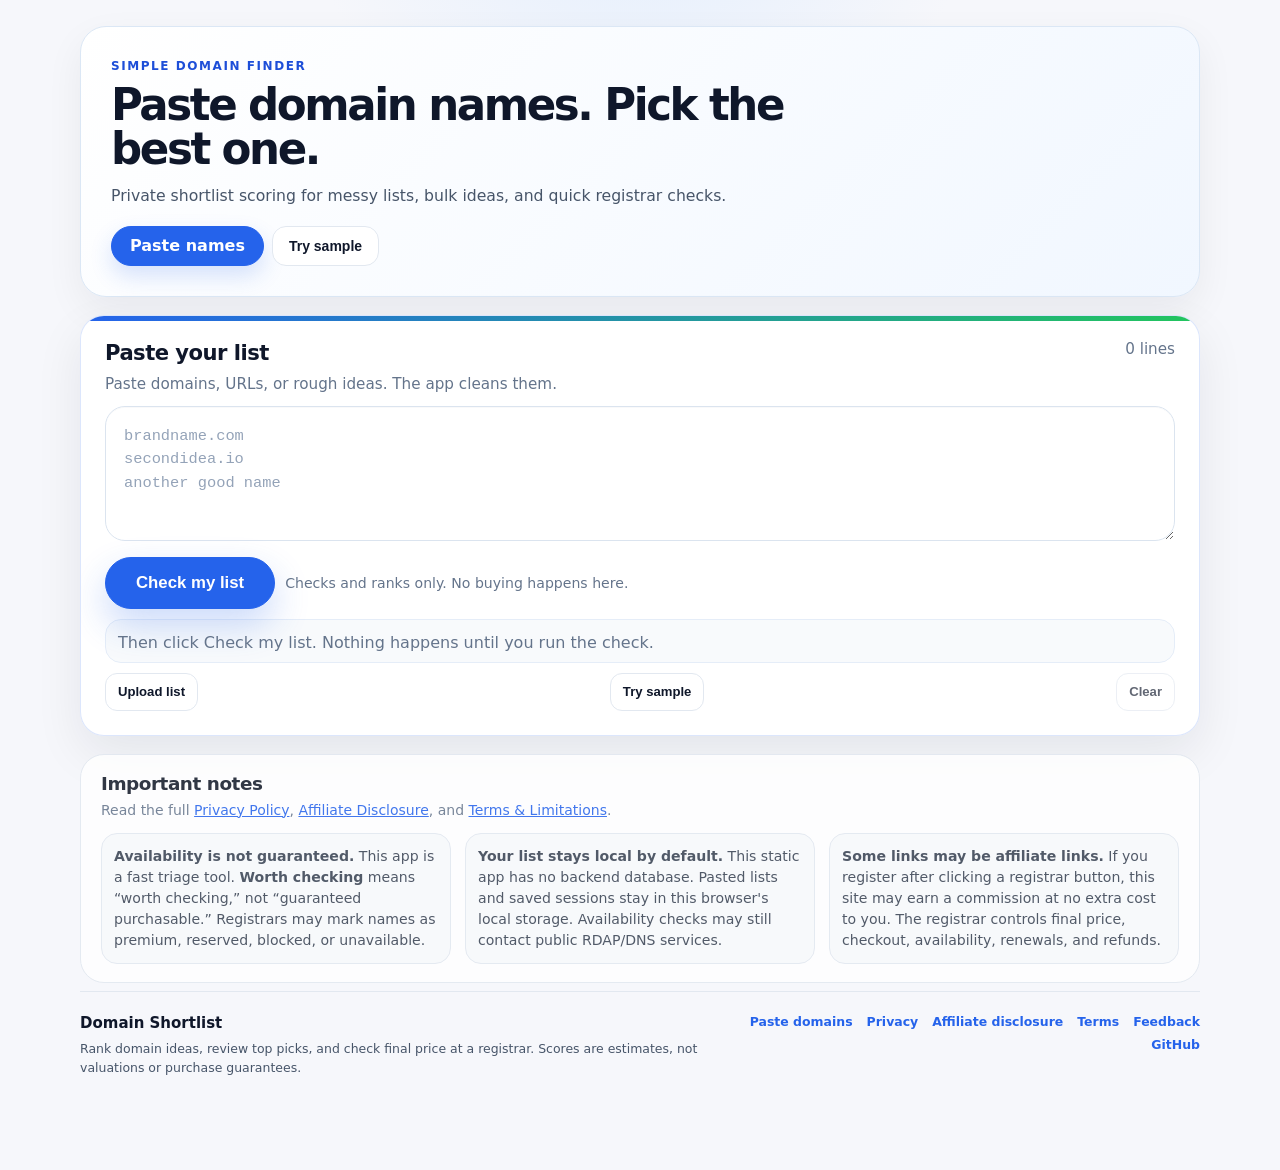
==== commit c2ba0bb6: "Fix scaling and results layout v92" ====
--- a/index.html
+++ b/index.html
@@ -45,7 +45,7 @@
   </script>
   <link rel="stylesheet" href="style.css?v=90-final-decision" />
 </head>
-<body class="v34-simple v35-beginner v37-launch-ready v38-simple-report v39-simple-copy v40-simple-reset v41-undo-share v42-simple-top-picks v44-simple-notes v47-clean-report v51-check-cleanup v55-winner-actions v57-done-archive v58-archive-manager v59-archive-import v60-archive-preview v61-session-summary v62-archive-pin-note v63-archive-bulk-import v64-archive-health-limit v66-clean-results v67-compact-results v68-filter-polish v69-results-view-polish v70-inline-results v71-keyboard-summary v72-results-sort v73-visible-worth-reasons v74-scan-badges v76-result-undo-legend v77-guided-simple v78-simple-polish v79-no-mistake-simple v80-simple-first v81-final-simple-polish v82-tool-first v83-ui-audit v84-tool-first-final v85-guided-result v86-decision-mode v87-premium-decision v88-ready-mobile v89-ultra-simple v90-final-decision v91-launch-polish">
+<body class="v34-simple v35-beginner v37-launch-ready v38-simple-report v39-simple-copy v40-simple-reset v41-undo-share v42-simple-top-picks v44-simple-notes v47-clean-report v51-check-cleanup v55-winner-actions v57-done-archive v58-archive-manager v59-archive-import v60-archive-preview v61-session-summary v62-archive-pin-note v63-archive-bulk-import v64-archive-health-limit v66-clean-results v67-compact-results v68-filter-polish v69-results-view-polish v70-inline-results v71-keyboard-summary v72-results-sort v73-visible-worth-reasons v74-scan-badges v76-result-undo-legend v77-guided-simple v78-simple-polish v79-no-mistake-simple v80-simple-first v81-final-simple-polish v82-tool-first v83-ui-audit v84-tool-first-final v85-guided-result v86-decision-mode v87-premium-decision v88-ready-mobile v89-ultra-simple v90-final-decision v91-launch-polish v92-scale-layout-fix">
   <a class="skip-link" href="#domain-input">Skip to domain input</a>
   <main class="shell">
     <header class="hero simple-hero">
--- a/style.css
+++ b/style.css
@@ -9718,3 +9718,361 @@
     width: 100%;
   }
 }
+
+
+/* v92 scale/layout fix: screenshot polish for Windows scaling + zoomed-out browsing */
+body.v92-scale-layout-fix {
+  --v92-max: 1120px;
+  --v92-gutter: clamp(24px, 6vw, 96px);
+  background:
+    radial-gradient(circle at 50% -140px, rgba(219, 234, 254, .72), transparent 340px),
+    #f6f7fb;
+}
+
+/* Fully hide the skip link until keyboard focus; fixes clipped text at top-left. */
+body.v92-scale-layout-fix .skip-link:not(:focus):not(:focus-visible) {
+  position: absolute !important;
+  left: -10000px !important;
+  top: auto !important;
+  width: 1px !important;
+  height: 1px !important;
+  padding: 0 !important;
+  margin: 0 !important;
+  overflow: hidden !important;
+  clip: rect(0 0 0 0) !important;
+  clip-path: inset(100%) !important;
+  white-space: nowrap !important;
+  opacity: 0 !important;
+  pointer-events: none !important;
+}
+
+body.v92-scale-layout-fix .skip-link:focus,
+body.v92-scale-layout-fix .skip-link:focus-visible {
+  position: fixed !important;
+  left: 16px !important;
+  top: 16px !important;
+  width: auto !important;
+  height: auto !important;
+  padding: 10px 12px !important;
+  overflow: visible !important;
+  clip: auto !important;
+  clip-path: none !important;
+  opacity: 1 !important;
+  pointer-events: auto !important;
+  z-index: 10000;
+}
+
+/* Less gigantic default page on high-DPI/150% scaled Windows displays. */
+body.v92-scale-layout-fix .shell {
+  width: min(var(--v92-max), calc(100vw - var(--v92-gutter))) !important;
+  max-width: var(--v92-max);
+  margin-top: clamp(18px, 2vw, 30px);
+}
+
+body.v92-scale-layout-fix .hero.simple-hero {
+  padding: clamp(22px, 3.1vw, 30px);
+  border-radius: 26px;
+}
+
+body.v92-scale-layout-fix .hero-copy {
+  max-width: 760px;
+}
+
+body.v92-scale-layout-fix .hero-copy h1 {
+  font-size: clamp(2.2rem, 3.4vw, 3.45rem);
+  line-height: 1.03;
+  letter-spacing: -.055em;
+  max-width: 780px;
+}
+
+body.v92-scale-layout-fix .hero-copy > p:not(.eyebrow) {
+  max-width: 680px;
+  font-size: clamp(.98rem, 1.15vw, 1.08rem);
+}
+
+body.v92-scale-layout-fix.has-results .hero.simple-hero {
+  padding: 18px 22px;
+  border-radius: 22px;
+}
+
+body.v92-scale-layout-fix.has-results .hero-copy h1 {
+  font-size: clamp(1.55rem, 2vw, 2.05rem);
+  letter-spacing: -.04em;
+}
+
+body.v92-scale-layout-fix.has-results .hero-copy > p:not(.eyebrow),
+body.v92-scale-layout-fix.has-results .hero-actions,
+body.v92-scale-layout-fix.has-results .hero-steps {
+  display: none !important;
+}
+
+body.v92-scale-layout-fix #domain-input {
+  padding: clamp(18px, 2.3vw, 24px);
+}
+
+body.v92-scale-layout-fix #inputBox {
+  min-height: clamp(118px, 15vh, 170px) !important;
+  max-height: 240px;
+}
+
+body.v92-scale-layout-fix.has-results #domain-input:not(.is-editing) #inputBox {
+  min-height: 82px !important;
+  max-height: 118px;
+}
+
+body.v92-scale-layout-fix .input-coach-panel.is-hidden,
+body.v92-scale-layout-fix #inputPreviewPanel.is-empty .input-preview-stats {
+  display: none !important;
+}
+
+body.v92-scale-layout-fix .panel {
+  border-radius: 24px;
+}
+
+body.v92-scale-layout-fix .top-picks-panel,
+body.v92-scale-layout-fix .results-panel {
+  padding: clamp(18px, 2.3vw, 24px);
+}
+
+body.v92-scale-layout-fix .top-picks-grid {
+  grid-template-columns: repeat(3, minmax(240px, 1fr));
+  gap: 16px;
+}
+
+body.v92-scale-layout-fix .top-pick-card,
+body.v92-scale-layout-fix .decision-primary-card,
+body.v92-scale-layout-fix .decision-backup-card {
+  padding: 18px;
+  border-radius: 22px;
+}
+
+body.v92-scale-layout-fix .decision-domain,
+body.v92-scale-layout-fix .decision-primary-card .decision-domain {
+  font-size: clamp(1.42rem, 1.75vw, 1.78rem);
+  line-height: 1.08;
+  overflow-wrap: break-word;
+  word-break: normal;
+}
+
+body.v92-scale-layout-fix .decision-reason {
+  font-size: .9rem;
+  line-height: 1.42;
+}
+
+body.v92-scale-layout-fix .decision-actions {
+  display: grid !important;
+  grid-template-columns: 1fr 1fr;
+  gap: 8px;
+}
+
+body.v92-scale-layout-fix .decision-actions .top-pick-cta {
+  grid-column: 1 / -1;
+  width: 100%;
+  min-height: 42px;
+  padding-inline: 12px;
+  font-size: .92rem;
+  white-space: normal;
+}
+
+body.v92-scale-layout-fix .decision-actions .decision-save-button,
+body.v92-scale-layout-fix .decision-actions .decision-secondary {
+  min-height: 40px;
+  width: 100%;
+}
+
+body.v92-scale-layout-fix .top-pick-quiet-more {
+  display: none;
+}
+
+/* All Checked Names: enforce a clear grid so buttons/details never overlap notes. */
+body.v92-scale-layout-fix .result-card.compact-result-row {
+  display: grid !important;
+  grid-template-columns: minmax(280px, 1fr) minmax(190px, auto);
+  grid-template-areas:
+    "main status"
+    "details details"
+    "actions disclosure";
+  gap: 10px 18px;
+  align-items: start;
+  padding: 16px 18px;
+  min-height: 0;
+  overflow: visible;
+}
+
+body.v92-scale-layout-fix .result-card.compact-result-row .result-main {
+  grid-area: main;
+  min-width: 0;
+}
+
+body.v92-scale-layout-fix .result-card.compact-result-row .result-status-line {
+  grid-area: status;
+  justify-self: end;
+  align-self: start;
+  max-width: 260px;
+  justify-content: flex-end;
+}
+
+body.v92-scale-layout-fix .result-card.compact-result-row .result-inline-details {
+  grid-area: details;
+  grid-column: auto;
+  width: 100%;
+  min-width: 0;
+  margin: 4px 0 0;
+  padding-top: 8px;
+  border-top: 1px solid #eef2f7;
+}
+
+body.v92-scale-layout-fix .result-card.compact-result-row .result-inline-details summary {
+  display: inline-flex;
+  align-items: center;
+  width: auto;
+  max-width: 100%;
+  margin: 0;
+  padding: 4px 8px;
+  border-radius: 999px;
+  background: #eff6ff;
+  color: #1d4ed8;
+  font-size: .82rem;
+  font-weight: 850;
+  cursor: pointer;
+}
+
+body.v92-scale-layout-fix .result-card.compact-result-row .result-inline-details-grid {
+  margin-top: 10px;
+  display: grid;
+  grid-template-columns: repeat(4, minmax(0, 1fr));
+  gap: 10px;
+  font-size: .82rem;
+}
+
+body.v92-scale-layout-fix .result-card.compact-result-row .result-inline-details-grid .wide {
+  grid-column: 1 / -1;
+}
+
+body.v92-scale-layout-fix .result-card.compact-result-row .result-card-actions.compact-actions {
+  grid-area: actions;
+  display: grid !important;
+  grid-template-columns: minmax(160px, 260px) auto;
+  justify-content: start;
+  align-items: center;
+  gap: 8px;
+  margin: 0;
+}
+
+body.v92-scale-layout-fix .result-card.compact-result-row .result-card-actions .top-pick-cta {
+  min-width: 0;
+  width: 100%;
+  min-height: 38px;
+  padding-inline: 14px;
+  font-size: .9rem;
+}
+
+body.v92-scale-layout-fix .result-card.compact-result-row .compact-disclosure {
+  grid-area: disclosure;
+  align-self: center;
+  justify-self: end;
+  max-width: 360px;
+  margin: 0;
+  padding: 0;
+  border: 0;
+  text-align: right;
+}
+
+body.v92-scale-layout-fix .result-worth-reason {
+  border-radius: 999px;
+  white-space: normal;
+}
+
+body.v92-scale-layout-fix .result-name-block strong {
+  overflow-wrap: break-word;
+  word-break: normal;
+}
+
+/* Restore Important Notes text hidden by older v84 public-note rules. */
+body.v92-scale-layout-fix #privacy-limits {
+  position: static !important;
+  display: block !important;
+  padding: 18px 20px;
+}
+
+body.v92-scale-layout-fix #privacy-limits p,
+body.v92-scale-layout-fix #privacy-limits .launch-page-links,
+body.v92-scale-layout-fix #privacy-limits .public-note-grid {
+  display: block !important;
+}
+
+body.v92-scale-layout-fix #privacy-limits .public-note-grid {
+  display: grid !important;
+  grid-template-columns: repeat(3, minmax(0, 1fr));
+  gap: 14px;
+  margin-top: 12px;
+}
+
+body.v92-scale-layout-fix #privacy-limits .public-note-grid p {
+  display: block !important;
+  margin: 0;
+  padding: 12px;
+  border: 1px solid #e2e8f0;
+  border-radius: 16px;
+  background: #f8fafc;
+}
+
+body.v92-scale-layout-fix .site-footer {
+  margin-top: 24px;
+}
+
+@media (min-width: 1400px) {
+  body.v92-scale-layout-fix {
+    --v92-max: 1180px;
+  }
+}
+
+@media (max-width: 1060px) {
+  body.v92-scale-layout-fix .top-picks-grid {
+    grid-template-columns: repeat(2, minmax(250px, 1fr));
+  }
+
+  body.v92-scale-layout-fix .result-card.compact-result-row {
+    grid-template-columns: 1fr;
+    grid-template-areas:
+      "main"
+      "status"
+      "details"
+      "actions"
+      "disclosure";
+  }
+
+  body.v92-scale-layout-fix .result-card.compact-result-row .result-status-line,
+  body.v92-scale-layout-fix .result-card.compact-result-row .compact-disclosure {
+    justify-self: start;
+    text-align: left;
+    max-width: none;
+  }
+}
+
+@media (max-width: 760px) {
+  body.v92-scale-layout-fix {
+    --v92-gutter: 20px;
+  }
+
+  body.v92-scale-layout-fix .shell {
+    width: min(100% - 20px, var(--v92-max)) !important;
+  }
+
+  body.v92-scale-layout-fix .hero-copy h1 {
+    font-size: clamp(2rem, 10vw, 2.8rem);
+  }
+
+  body.v92-scale-layout-fix .top-picks-grid {
+    grid-template-columns: 1fr;
+  }
+
+  body.v92-scale-layout-fix .result-card.compact-result-row .result-inline-details-grid,
+  body.v92-scale-layout-fix #privacy-limits .public-note-grid {
+    grid-template-columns: 1fr;
+  }
+
+  body.v92-scale-layout-fix .result-card.compact-result-row .result-card-actions.compact-actions {
+    grid-template-columns: 1fr;
+  }
+}
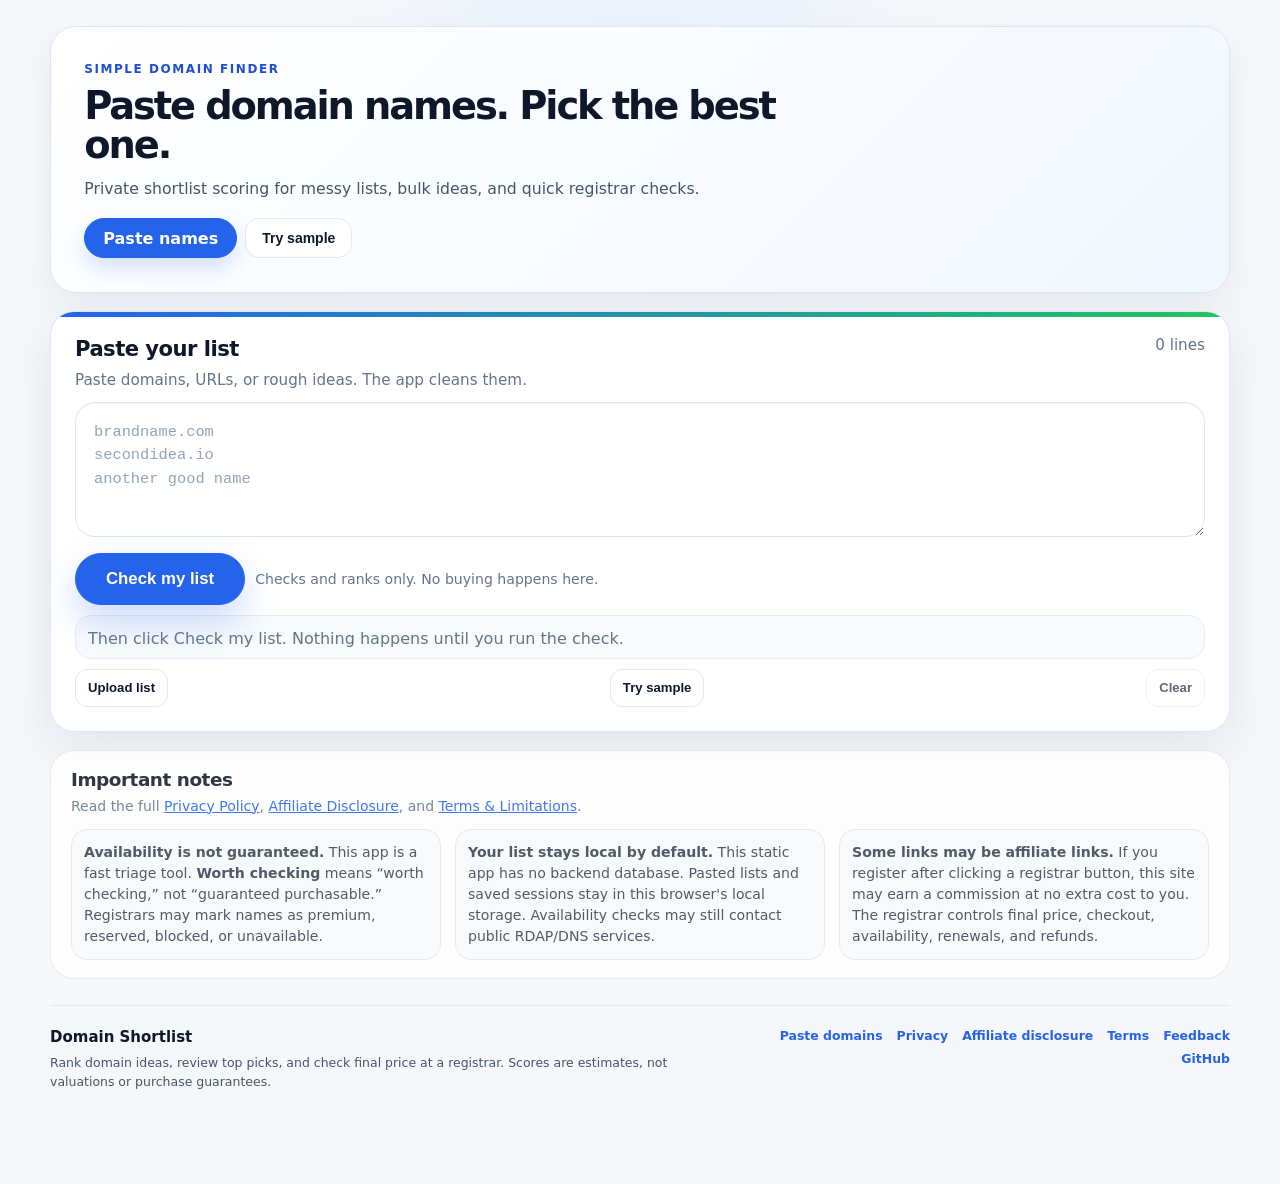
==== commit e4a18e16: "Fix cache and layout scaling v93" ====
--- a/index.html
+++ b/index.html
@@ -43,9 +43,9 @@
     }
   }
   </script>
-  <link rel="stylesheet" href="style.css?v=90-final-decision" />
+  <link rel="stylesheet" href="style.css?v=93-cache-layout-tune" />
 </head>
-<body class="v34-simple v35-beginner v37-launch-ready v38-simple-report v39-simple-copy v40-simple-reset v41-undo-share v42-simple-top-picks v44-simple-notes v47-clean-report v51-check-cleanup v55-winner-actions v57-done-archive v58-archive-manager v59-archive-import v60-archive-preview v61-session-summary v62-archive-pin-note v63-archive-bulk-import v64-archive-health-limit v66-clean-results v67-compact-results v68-filter-polish v69-results-view-polish v70-inline-results v71-keyboard-summary v72-results-sort v73-visible-worth-reasons v74-scan-badges v76-result-undo-legend v77-guided-simple v78-simple-polish v79-no-mistake-simple v80-simple-first v81-final-simple-polish v82-tool-first v83-ui-audit v84-tool-first-final v85-guided-result v86-decision-mode v87-premium-decision v88-ready-mobile v89-ultra-simple v90-final-decision v91-launch-polish v92-scale-layout-fix">
+<body class="v34-simple v35-beginner v37-launch-ready v38-simple-report v39-simple-copy v40-simple-reset v41-undo-share v42-simple-top-picks v44-simple-notes v47-clean-report v51-check-cleanup v55-winner-actions v57-done-archive v58-archive-manager v59-archive-import v60-archive-preview v61-session-summary v62-archive-pin-note v63-archive-bulk-import v64-archive-health-limit v66-clean-results v67-compact-results v68-filter-polish v69-results-view-polish v70-inline-results v71-keyboard-summary v72-results-sort v73-visible-worth-reasons v74-scan-badges v76-result-undo-legend v77-guided-simple v78-simple-polish v79-no-mistake-simple v80-simple-first v81-final-simple-polish v82-tool-first v83-ui-audit v84-tool-first-final v85-guided-result v86-decision-mode v87-premium-decision v88-ready-mobile v89-ultra-simple v90-final-decision v91-launch-polish v92-scale-layout-fix v93-cache-layout-tune">
   <a class="skip-link" href="#domain-input">Skip to domain input</a>
   <main class="shell">
     <header class="hero simple-hero">
@@ -517,7 +517,7 @@
           <button id="hideWeakPicksBtn" type="button" class="ghost v87-secondary-control" aria-pressed="false">Hide weak picks</button>
           <button id="topPicksShowMoreBtn" type="button" class="ghost is-hidden v87-secondary-control" aria-expanded="false">Show more picks</button>
           <button id="cardExportTopPicksBtn" type="button" class="ghost advanced-only-inline v87-secondary-control">Export top picks</button>
-          <button id="topPicksViewAllBtn" type="button" class="ghost">All checked names</button>
+          <button id="topPicksViewAllBtn" type="button" class="ghost">View all results</button>
           <button id="topPicksNewSearchBtn" type="button" class="ghost">New search</button>
           <span class="v78-button-help v79-button-help">Recommended: check the top pick first. Registrar tabs open separately; nothing is bought here.</span>
         </div>
@@ -721,9 +721,9 @@
     <section class="panel results-panel">
       <div class="panel-title-row results-title-row">
         <div>
-          <p class="eyebrow">All checked names</p>
-          <h2>All checked names</h2>
-          <p class="muted">Every checked name appears here. Filters only hide rows temporarily.</p>
+          <p class="eyebrow">Checked names</p>
+          <h2>All results</h2>
+          <p class="muted">Secondary view for every checked name. Best Picks above is the recommended path.</p>
         </div>
         <span id="renderedCount" class="muted rendered-count-pill">0 shown</span>
       </div>
@@ -1032,7 +1032,7 @@
     </footer>
   </main>
 
-  <script src="app.js?v=91-launch-polish"></script>
+  <script src="app.js?v=93-cache-layout-tune"></script>
   <noscript>
     <div class="noscript-warning">Domain Shortlist needs JavaScript to score domains and build registrar links.</div>
   </noscript>
--- a/style.css
+++ b/style.css
@@ -10076,3 +10076,285 @@
     grid-template-columns: 1fr;
   }
 }
+
+
+
+/* v93 cache/layout tune: fixes stale assets, skip-link bleed, and dense results at zoom/scaling. */
+body.v93-cache-layout-tune {
+  --v93-max: 1180px;
+  --v93-gutter: clamp(18px, 4vw, 72px);
+}
+
+/* Stronger hidden state for the accessibility skip link. It should never show as clipped text. */
+body.v93-cache-layout-tune .skip-link,
+body.v93-cache-layout-tune .skip-link:not(:focus):not(:focus-visible) {
+  position: fixed !important;
+  left: 0 !important;
+  top: 0 !important;
+  width: 1px !important;
+  height: 1px !important;
+  padding: 0 !important;
+  margin: 0 !important;
+  border: 0 !important;
+  overflow: hidden !important;
+  clip: rect(0 0 0 0) !important;
+  clip-path: inset(100%) !important;
+  transform: translateY(-200%) !important;
+  color: transparent !important;
+  background: transparent !important;
+  font-size: 0 !important;
+  line-height: 0 !important;
+  white-space: nowrap !important;
+  opacity: 0 !important;
+  pointer-events: none !important;
+}
+
+body.v93-cache-layout-tune .skip-link:focus,
+body.v93-cache-layout-tune .skip-link:focus-visible {
+  position: fixed !important;
+  left: 16px !important;
+  top: 16px !important;
+  width: auto !important;
+  height: auto !important;
+  padding: 10px 12px !important;
+  overflow: visible !important;
+  clip: auto !important;
+  clip-path: none !important;
+  transform: none !important;
+  color: #ffffff !important;
+  background: #111827 !important;
+  font-size: .95rem !important;
+  line-height: 1.2 !important;
+  opacity: 1 !important;
+  pointer-events: auto !important;
+  z-index: 10000 !important;
+}
+
+/* Use a little more desktop width without becoming a billboard at 150% Windows scaling. */
+body.v93-cache-layout-tune .shell {
+  width: min(var(--v93-max), calc(100vw - var(--v93-gutter))) !important;
+  max-width: var(--v93-max) !important;
+}
+
+body.v93-cache-layout-tune:not(.has-results) .hero.simple-hero {
+  padding: clamp(22px, 2.6vw, 34px);
+}
+
+body.v93-cache-layout-tune:not(.has-results) .hero-copy h1 {
+  font-size: clamp(2.2rem, 3vw, 3.25rem);
+  max-width: 760px;
+}
+
+/* Make Best Picks readable at common zoom/scaling widths. */
+body.v93-cache-layout-tune .top-picks-grid {
+  grid-template-columns: repeat(auto-fit, minmax(min(100%, 285px), 1fr)) !important;
+  gap: 18px !important;
+  align-items: stretch;
+}
+
+body.v93-cache-layout-tune .top-pick-card {
+  min-width: 0;
+}
+
+body.v93-cache-layout-tune .decision-domain {
+  font-size: clamp(1.28rem, 1.45vw, 1.58rem) !important;
+  line-height: 1.06 !important;
+  letter-spacing: -.045em;
+  overflow-wrap: anywhere;
+  word-break: normal;
+}
+
+body.v93-cache-layout-tune .decision-reason {
+  min-height: auto;
+}
+
+body.v93-cache-layout-tune .decision-step-line,
+body.v93-cache-layout-tune .card-disclosure {
+  font-size: .82rem;
+}
+
+@media (min-width: 1040px) {
+  body.v93-cache-layout-tune .top-picks-grid {
+    grid-template-columns: minmax(300px, 1.12fr) repeat(2, minmax(250px, .94fr)) !important;
+  }
+}
+
+@media (max-width: 920px) {
+  body.v93-cache-layout-tune .top-picks-grid {
+    grid-template-columns: 1fr !important;
+  }
+
+  body.v93-cache-layout-tune .decision-actions {
+    grid-template-columns: 1fr !important;
+  }
+}
+
+/* All Results is secondary: make it clean, not a competing dashboard. */
+body.v93-cache-layout-tune .results-panel {
+  background: #ffffff !important;
+}
+
+body.v93-cache-layout-tune .results-title-row h2::after {
+  content: "Secondary view";
+  display: inline-flex;
+  margin-left: 8px;
+  padding: 3px 7px;
+  border-radius: 999px;
+  background: #eff6ff;
+  color: #1d4ed8;
+  font-size: .64rem;
+  font-weight: 900;
+  letter-spacing: .02em;
+  vertical-align: middle;
+}
+
+body.v93-cache-layout-tune .result-card.compact-result-row {
+  display: grid !important;
+  grid-template-columns: minmax(0, 1fr) auto !important;
+  grid-template-areas:
+    "main status"
+    "actions actions"
+    "details details"
+    "disclosure disclosure" !important;
+  gap: 10px 16px !important;
+  padding: 16px 18px !important;
+  min-height: 0 !important;
+  overflow: visible !important;
+}
+
+body.v93-cache-layout-tune .result-card.compact-result-row .result-main {
+  grid-area: main !important;
+  min-width: 0 !important;
+}
+
+body.v93-cache-layout-tune .result-card.compact-result-row .result-name-block {
+  min-width: 0;
+}
+
+body.v93-cache-layout-tune .result-card.compact-result-row .result-name-block strong {
+  font-size: clamp(1rem, 1vw, 1.12rem);
+  line-height: 1.1;
+  overflow-wrap: anywhere;
+}
+
+body.v93-cache-layout-tune .result-card.compact-result-row .result-name-block > span {
+  font-size: .84rem;
+}
+
+body.v93-cache-layout-tune .result-card.compact-result-row .result-status-line {
+  grid-area: status !important;
+  justify-self: end !important;
+  align-self: start !important;
+  display: inline-flex !important;
+  flex-wrap: wrap !important;
+  justify-content: flex-end !important;
+  gap: 6px !important;
+  max-width: 320px !important;
+  font-size: .82rem !important;
+}
+
+body.v93-cache-layout-tune .result-card.compact-result-row .result-worth-reason {
+  margin-top: 6px !important;
+  border-radius: 999px !important;
+  font-size: .82rem !important;
+}
+
+body.v93-cache-layout-tune .result-card.compact-result-row .result-card-actions.compact-actions {
+  grid-area: actions !important;
+  display: grid !important;
+  grid-template-columns: minmax(180px, 280px) auto !important;
+  justify-content: start !important;
+  align-items: center !important;
+  gap: 8px !important;
+  margin: 0 !important;
+}
+
+body.v93-cache-layout-tune .result-card.compact-result-row .result-card-actions .top-pick-cta {
+  min-height: 38px !important;
+  width: 100% !important;
+}
+
+body.v93-cache-layout-tune .result-card.compact-result-row .result-inline-details {
+  grid-area: details !important;
+  width: 100% !important;
+  margin: 0 !important;
+  padding-top: 2px !important;
+  border-top: 0 !important;
+}
+
+body.v93-cache-layout-tune .result-card.compact-result-row .result-inline-details:not([open]) .result-inline-details-grid {
+  display: none !important;
+}
+
+body.v93-cache-layout-tune .result-card.compact-result-row .result-inline-details[open] {
+  padding-top: 8px !important;
+  border-top: 1px solid #eef2f7 !important;
+}
+
+body.v93-cache-layout-tune .result-card.compact-result-row .result-inline-details-grid {
+  grid-template-columns: repeat(2, minmax(0, 1fr)) !important;
+  gap: 10px 14px !important;
+}
+
+body.v93-cache-layout-tune .result-card.compact-result-row .result-inline-details-grid .wide {
+  grid-column: 1 / -1 !important;
+}
+
+body.v93-cache-layout-tune .result-card.compact-result-row .compact-disclosure {
+  grid-area: disclosure !important;
+  justify-self: start !important;
+  max-width: none !important;
+  text-align: left !important;
+  font-size: .76rem !important;
+  color: #64748b !important;
+  margin: 0 !important;
+}
+
+/* Keep important notes stable and footer-only legal links from floating. */
+body.v93-cache-layout-tune #privacy-limits {
+  position: static !important;
+  display: block !important;
+  inset: auto !important;
+  transform: none !important;
+  max-width: none !important;
+}
+
+body.v93-cache-layout-tune .site-footer {
+  position: static !important;
+  margin-top: 26px !important;
+}
+
+@media (max-width: 760px) {
+  body.v93-cache-layout-tune {
+    --v93-gutter: 20px;
+  }
+
+  body.v93-cache-layout-tune .shell {
+    width: min(100% - 20px, var(--v93-max)) !important;
+  }
+
+  body.v93-cache-layout-tune .hero-copy h1 {
+    font-size: clamp(1.9rem, 10vw, 2.6rem) !important;
+  }
+
+  body.v93-cache-layout-tune .result-card.compact-result-row {
+    grid-template-columns: 1fr !important;
+    grid-template-areas:
+      "main"
+      "status"
+      "actions"
+      "details"
+      "disclosure" !important;
+  }
+
+  body.v93-cache-layout-tune .result-card.compact-result-row .result-status-line {
+    justify-self: start !important;
+    justify-content: flex-start !important;
+    max-width: none !important;
+  }
+
+  body.v93-cache-layout-tune .result-card.compact-result-row .result-card-actions.compact-actions,
+  body.v93-cache-layout-tune .result-card.compact-result-row .result-inline-details-grid {
+    grid-template-columns: 1fr !important;
+  }
+}
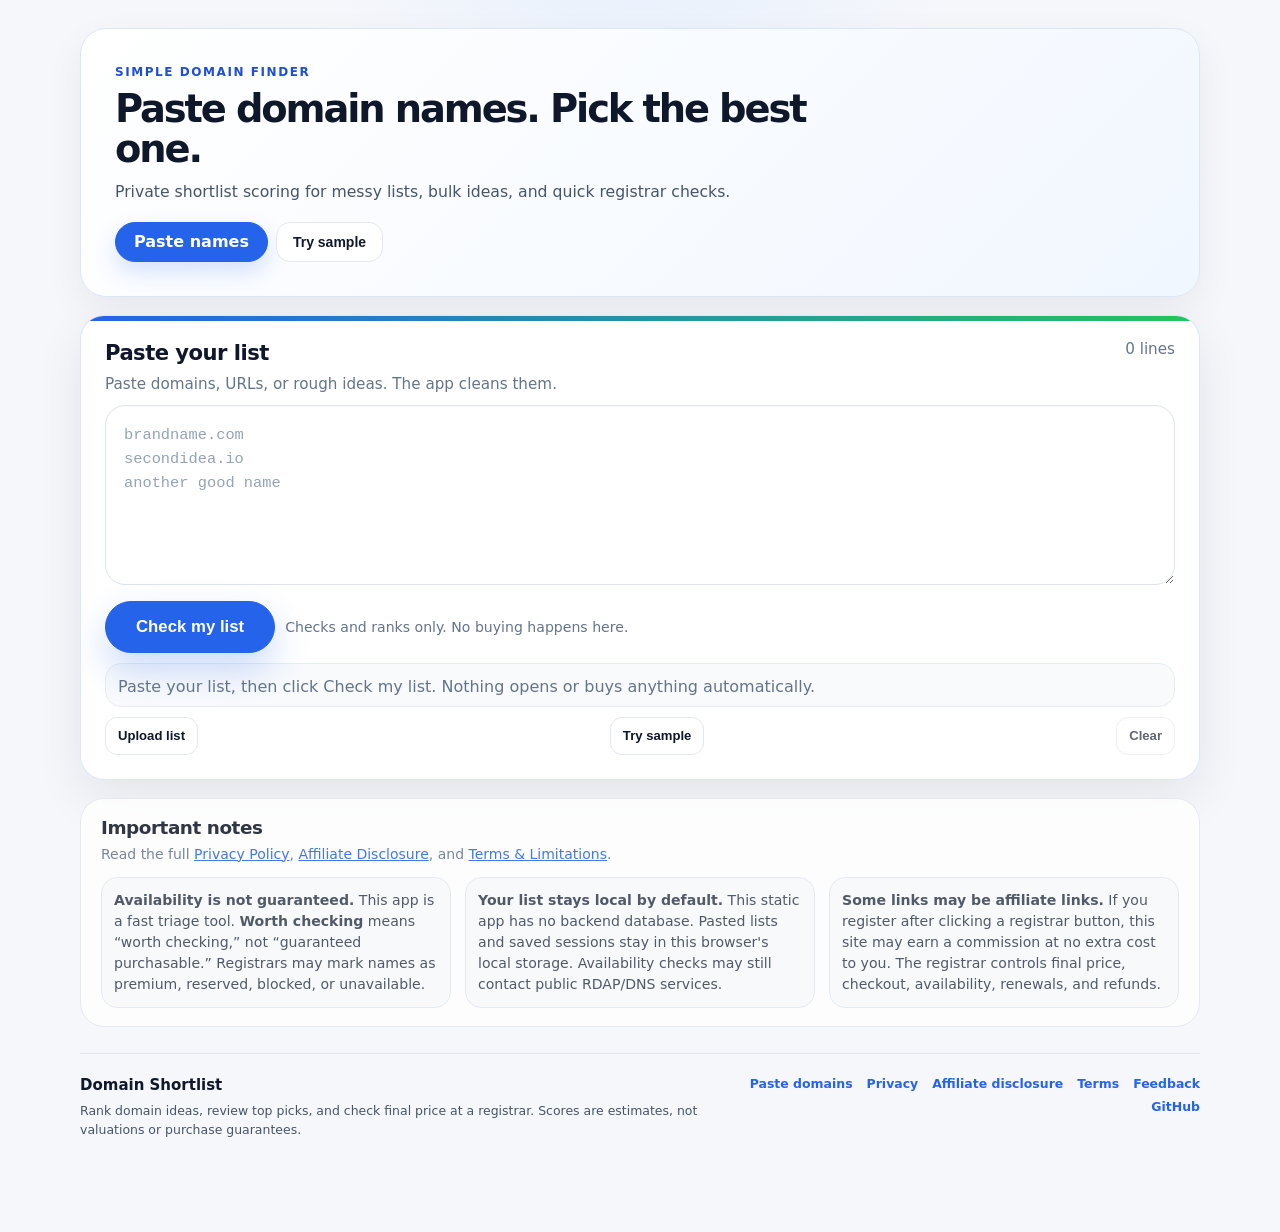
==== commit f69b3729: "Focus best picks results flow v94" ====
--- a/index.html
+++ b/index.html
@@ -43,9 +43,9 @@
     }
   }
   </script>
-  <link rel="stylesheet" href="style.css?v=93-cache-layout-tune" />
+  <link rel="stylesheet" href="style.css?v=94-results-focus" />
 </head>
-<body class="v34-simple v35-beginner v37-launch-ready v38-simple-report v39-simple-copy v40-simple-reset v41-undo-share v42-simple-top-picks v44-simple-notes v47-clean-report v51-check-cleanup v55-winner-actions v57-done-archive v58-archive-manager v59-archive-import v60-archive-preview v61-session-summary v62-archive-pin-note v63-archive-bulk-import v64-archive-health-limit v66-clean-results v67-compact-results v68-filter-polish v69-results-view-polish v70-inline-results v71-keyboard-summary v72-results-sort v73-visible-worth-reasons v74-scan-badges v76-result-undo-legend v77-guided-simple v78-simple-polish v79-no-mistake-simple v80-simple-first v81-final-simple-polish v82-tool-first v83-ui-audit v84-tool-first-final v85-guided-result v86-decision-mode v87-premium-decision v88-ready-mobile v89-ultra-simple v90-final-decision v91-launch-polish v92-scale-layout-fix v93-cache-layout-tune">
+<body class="v34-simple v35-beginner v37-launch-ready v38-simple-report v39-simple-copy v40-simple-reset v41-undo-share v42-simple-top-picks v44-simple-notes v47-clean-report v51-check-cleanup v55-winner-actions v57-done-archive v58-archive-manager v59-archive-import v60-archive-preview v61-session-summary v62-archive-pin-note v63-archive-bulk-import v64-archive-health-limit v66-clean-results v67-compact-results v68-filter-polish v69-results-view-polish v70-inline-results v71-keyboard-summary v72-results-sort v73-visible-worth-reasons v74-scan-badges v76-result-undo-legend v77-guided-simple v78-simple-polish v79-no-mistake-simple v80-simple-first v81-final-simple-polish v82-tool-first v83-ui-audit v84-tool-first-final v85-guided-result v86-decision-mode v87-premium-decision v88-ready-mobile v89-ultra-simple v90-final-decision v91-launch-polish v92-scale-layout-fix v93-cache-layout-tune v94-results-focus">
   <a class="skip-link" href="#domain-input">Skip to domain input</a>
   <main class="shell">
     <header class="hero simple-hero">
@@ -197,7 +197,7 @@
       <div id="inputCoachPanel" class="input-coach-panel" aria-live="polite">
         <div>
           <strong id="inputCoachTitle">Paste names here to begin.</strong>
-          <span id="inputCoachText">Then click Check my list. Nothing happens until you run the check.</span>
+          <span id="inputCoachText">Paste your list, then click Check my list. Nothing opens or buys anything automatically.</span>
         </div>
         <ul class="input-format-list" aria-label="Accepted input examples">
           <li><code>brandname.com</code></li>
@@ -723,7 +723,7 @@
         <div>
           <p class="eyebrow">Checked names</p>
           <h2>All results</h2>
-          <p class="muted">Secondary view for every checked name. Best Picks above is the recommended path.</p>
+          <p class="muted">Secondary review for every checked name. Start with the Best Picks above.</p>
         </div>
         <span id="renderedCount" class="muted rendered-count-pill">0 shown</span>
       </div>
@@ -1032,7 +1032,7 @@
     </footer>
   </main>
 
-  <script src="app.js?v=93-cache-layout-tune"></script>
+  <script src="app.js?v=94-results-focus"></script>
   <noscript>
     <div class="noscript-warning">Domain Shortlist needs JavaScript to score domains and build registrar links.</div>
   </noscript>
--- a/style.css
+++ b/style.css
@@ -10358,3 +10358,275 @@
     grid-template-columns: 1fr !important;
   }
 }
+
+
+/* v94 results-focus: apply the cache/layout tune, remove duplicate CTAs, and keep All Results secondary. */
+body.v94-results-focus {
+  --v94-max: 1120px;
+  --v94-gutter: clamp(22px, 5vw, 88px);
+}
+
+/* Universal skip-link hidden state. This fixes the clipped top-left text even if older body classes or cached rules load. */
+.skip-link:not(:focus):not(:focus-visible),
+body.v94-results-focus .skip-link:not(:focus):not(:focus-visible) {
+  position: fixed !important;
+  left: -100000px !important;
+  top: -100000px !important;
+  width: 1px !important;
+  height: 1px !important;
+  min-width: 0 !important;
+  min-height: 0 !important;
+  padding: 0 !important;
+  margin: -1px !important;
+  border: 0 !important;
+  overflow: hidden !important;
+  clip: rect(0 0 0 0) !important;
+  clip-path: inset(100%) !important;
+  transform: none !important;
+  color: transparent !important;
+  background: transparent !important;
+  font-size: 0 !important;
+  line-height: 0 !important;
+  white-space: nowrap !important;
+  opacity: 0 !important;
+  pointer-events: none !important;
+}
+
+body.v94-results-focus .skip-link:focus,
+body.v94-results-focus .skip-link:focus-visible {
+  position: fixed !important;
+  left: 16px !important;
+  top: 16px !important;
+  width: auto !important;
+  height: auto !important;
+  padding: 10px 12px !important;
+  overflow: visible !important;
+  clip: auto !important;
+  clip-path: none !important;
+  color: #fff !important;
+  background: #111827 !important;
+  font-size: .95rem !important;
+  line-height: 1.2 !important;
+  opacity: 1 !important;
+  pointer-events: auto !important;
+  z-index: 10000 !important;
+}
+
+body.v94-results-focus .shell {
+  width: min(var(--v94-max), calc(100vw - var(--v94-gutter))) !important;
+  max-width: var(--v94-max) !important;
+  margin-top: clamp(18px, 2.2vw, 28px) !important;
+}
+
+body.v94-results-focus:not(.has-results) .hero.simple-hero {
+  padding: clamp(24px, 3vw, 34px) !important;
+}
+
+body.v94-results-focus:not(.has-results) .hero-copy h1 {
+  font-size: clamp(2.15rem, 3vw, 3.05rem) !important;
+  max-width: 760px;
+}
+
+body.v94-results-focus #inputBox {
+  min-height: clamp(140px, 14vw, 180px) !important;
+  line-height: 1.55 !important;
+}
+
+/* Once clean input is ready, remove duplicate guidance and keep one obvious Check my list button. */
+body.v94-results-focus.has-clean-input:not(.has-results) #inputCoachPanel {
+  display: none !important;
+}
+
+body.v94-results-focus:not(.advanced-mode) #previewCheckBtn {
+  display: none !important;
+}
+
+body.v94-results-focus .input-preview-panel:not(.is-empty) {
+  margin-top: 12px !important;
+}
+
+body.v94-results-focus .input-preview-head {
+  gap: 14px !important;
+}
+
+body.v94-results-focus .input-preview-stats {
+  grid-template-columns: repeat(4, minmax(0, 1fr)) !important;
+}
+
+/* Best Picks should be the main product surface: the winner gets the full row, backups are wide enough to read. */
+body.v94-results-focus .top-picks-grid {
+  grid-template-columns: repeat(2, minmax(0, 1fr)) !important;
+  gap: 18px !important;
+  max-width: 860px;
+  margin-inline: auto;
+}
+
+body.v94-results-focus .top-pick-card:first-child,
+body.v94-results-focus .decision-primary-card:first-child {
+  grid-column: 1 / -1 !important;
+}
+
+body.v94-results-focus .top-pick-card:first-child .decision-domain,
+body.v94-results-focus .decision-primary-card:first-child .decision-domain {
+  font-size: clamp(1.55rem, 2.3vw, 2.1rem) !important;
+  overflow-wrap: break-word !important;
+}
+
+body.v94-results-focus .decision-domain {
+  overflow-wrap: break-word !important;
+  word-break: normal !important;
+  hyphens: none !important;
+}
+
+body.v94-results-focus .decision-actions {
+  grid-template-columns: 1fr !important;
+}
+
+body.v94-results-focus .top-pick-card:first-child .decision-actions,
+body.v94-results-focus .decision-primary-card:first-child .decision-actions {
+  grid-template-columns: minmax(210px, 1fr) minmax(140px, auto) !important;
+}
+
+body.v94-results-focus .top-picks-controls #topPicksViewAllBtn {
+  border-color: #bfdbfe !important;
+  color: #1d4ed8 !important;
+  background: #eff6ff !important;
+}
+
+/* All Results is intentionally collapsed after checking. Open it with View all results. */
+body.v94-results-focus.has-results:not(.show-all-results) .results-panel {
+  display: none !important;
+}
+
+body.v94-results-focus.show-all-results .results-panel {
+  display: block !important;
+}
+
+body.v94-results-focus .results-panel {
+  margin-top: 18px !important;
+}
+
+body.v94-results-focus .results-title-row .eyebrow {
+  font-size: .72rem !important;
+}
+
+body.v94-results-focus .results-title-row h2::after {
+  content: "Secondary view" !important;
+}
+
+/* When All Results is opened, make each row compact and non-overlapping. */
+body.v94-results-focus .result-card.compact-result-row {
+  display: grid !important;
+  grid-template-columns: minmax(0, 1fr) auto !important;
+  grid-template-areas:
+    "main status"
+    "actions actions"
+    "details details"
+    "disclosure disclosure" !important;
+  gap: 10px 16px !important;
+  padding: 16px 18px !important;
+  overflow: visible !important;
+}
+
+body.v94-results-focus .result-card.compact-result-row .result-main {
+  grid-area: main !important;
+  min-width: 0 !important;
+}
+
+body.v94-results-focus .result-card.compact-result-row .result-status-line {
+  grid-area: status !important;
+  justify-self: end !important;
+  align-self: start !important;
+  max-width: 320px !important;
+}
+
+body.v94-results-focus .result-card.compact-result-row .result-card-actions.compact-actions {
+  grid-area: actions !important;
+  display: grid !important;
+  grid-template-columns: minmax(180px, 280px) auto !important;
+  justify-content: start !important;
+  gap: 8px !important;
+}
+
+body.v94-results-focus .result-card.compact-result-row .result-inline-details {
+  grid-area: details !important;
+  margin: 0 !important;
+}
+
+body.v94-results-focus .result-card.compact-result-row .result-inline-details:not([open]) .result-inline-details-grid {
+  display: none !important;
+}
+
+body.v94-results-focus .result-card.compact-result-row .compact-disclosure {
+  grid-area: disclosure !important;
+  justify-self: start !important;
+  text-align: left !important;
+  max-width: none !important;
+  margin: 0 !important;
+  color: #64748b !important;
+}
+
+@media (max-width: 920px) {
+  body.v94-results-focus .top-picks-grid {
+    grid-template-columns: 1fr !important;
+    max-width: none;
+  }
+
+  body.v94-results-focus .top-pick-card:first-child,
+  body.v94-results-focus .decision-primary-card:first-child {
+    grid-column: auto !important;
+  }
+
+  body.v94-results-focus .top-pick-card:first-child .decision-actions,
+  body.v94-results-focus .decision-primary-card:first-child .decision-actions {
+    grid-template-columns: 1fr !important;
+  }
+}
+
+@media (max-width: 760px) {
+  body.v94-results-focus {
+    --v94-gutter: 20px;
+  }
+
+  body.v94-results-focus .shell {
+    width: min(100% - 20px, var(--v94-max)) !important;
+  }
+
+  body.v94-results-focus .hero-copy h1 {
+    font-size: clamp(1.85rem, 10vw, 2.45rem) !important;
+  }
+
+  body.v94-results-focus .input-preview-stats {
+    grid-template-columns: repeat(2, minmax(0, 1fr)) !important;
+  }
+
+  body.v94-results-focus .result-card.compact-result-row {
+    grid-template-columns: 1fr !important;
+    grid-template-areas:
+      "main"
+      "status"
+      "actions"
+      "details"
+      "disclosure" !important;
+  }
+
+  body.v94-results-focus .result-card.compact-result-row .result-status-line {
+    justify-self: start !important;
+  }
+
+  body.v94-results-focus .result-card.compact-result-row .result-card-actions.compact-actions {
+    grid-template-columns: 1fr !important;
+  }
+}
+
+
+body.v94-results-focus #privacy-limits {
+  position: static !important;
+  display: block !important;
+  inset: auto !important;
+  transform: none !important;
+  max-width: none !important;
+}
+body.v94-results-focus .site-footer {
+  position: static !important;
+}
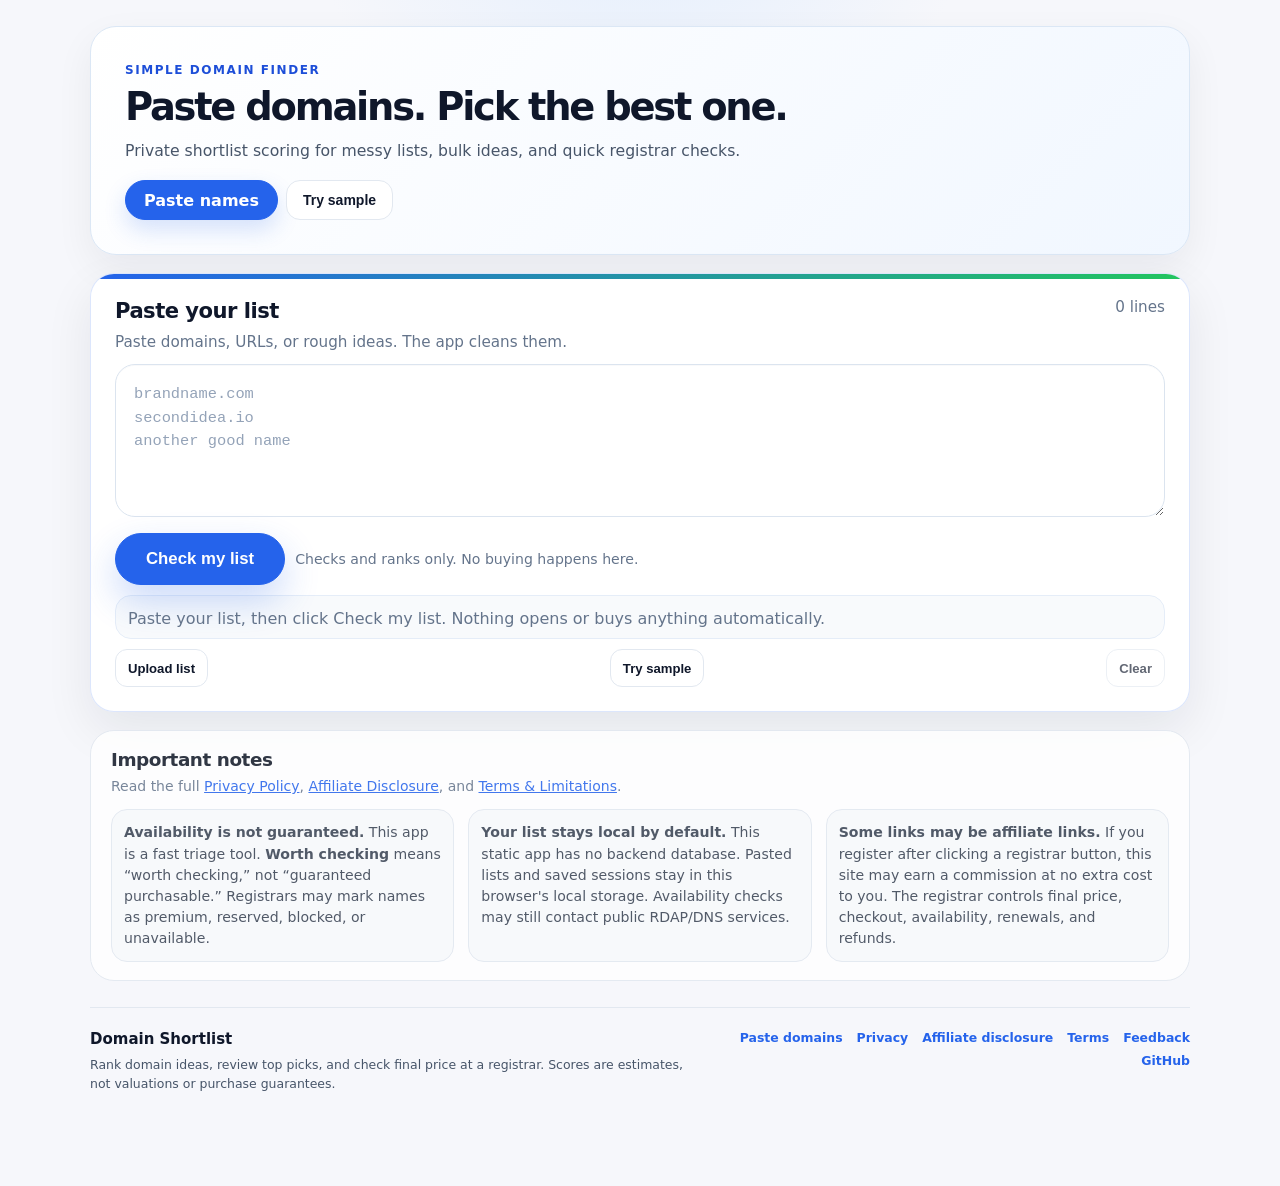
==== commit 906fc767: "Clean launch and results flow v95" ====
--- a/index.html
+++ b/index.html
@@ -43,15 +43,15 @@
     }
   }
   </script>
-  <link rel="stylesheet" href="style.css?v=94-results-focus" />
+  <link rel="stylesheet" href="style.css?v=95-clean-launch-flow" />
 </head>
-<body class="v34-simple v35-beginner v37-launch-ready v38-simple-report v39-simple-copy v40-simple-reset v41-undo-share v42-simple-top-picks v44-simple-notes v47-clean-report v51-check-cleanup v55-winner-actions v57-done-archive v58-archive-manager v59-archive-import v60-archive-preview v61-session-summary v62-archive-pin-note v63-archive-bulk-import v64-archive-health-limit v66-clean-results v67-compact-results v68-filter-polish v69-results-view-polish v70-inline-results v71-keyboard-summary v72-results-sort v73-visible-worth-reasons v74-scan-badges v76-result-undo-legend v77-guided-simple v78-simple-polish v79-no-mistake-simple v80-simple-first v81-final-simple-polish v82-tool-first v83-ui-audit v84-tool-first-final v85-guided-result v86-decision-mode v87-premium-decision v88-ready-mobile v89-ultra-simple v90-final-decision v91-launch-polish v92-scale-layout-fix v93-cache-layout-tune v94-results-focus">
-  <a class="skip-link" href="#domain-input">Skip to domain input</a>
+<body class="v34-simple v35-beginner v37-launch-ready v38-simple-report v39-simple-copy v40-simple-reset v41-undo-share v42-simple-top-picks v44-simple-notes v47-clean-report v51-check-cleanup v55-winner-actions v57-done-archive v58-archive-manager v59-archive-import v60-archive-preview v61-session-summary v62-archive-pin-note v63-archive-bulk-import v64-archive-health-limit v66-clean-results v67-compact-results v68-filter-polish v69-results-view-polish v70-inline-results v71-keyboard-summary v72-results-sort v73-visible-worth-reasons v74-scan-badges v76-result-undo-legend v77-guided-simple v78-simple-polish v79-no-mistake-simple v80-simple-first v81-final-simple-polish v82-tool-first v83-ui-audit v84-tool-first-final v85-guided-result v86-decision-mode v87-premium-decision v88-ready-mobile v89-ultra-simple v90-final-decision v91-launch-polish v92-scale-layout-fix v93-cache-layout-tune v94-results-focus v95-clean-launch-flow">
+  <a class="skip-link" href="#domain-input" style="position:fixed;left:-100000px;top:-100000px;width:1px;height:1px;overflow:hidden;clip-path:inset(100%);">Skip to domain input</a>
   <main class="shell">
     <header class="hero simple-hero">
       <div class="hero-copy">
         <p class="eyebrow">Simple domain finder</p>
-        <h1>Paste domain names. Pick the best one.</h1>
+        <h1>Paste domains. Pick the best one.</h1>
         <p>Private shortlist scoring for messy lists, bulk ideas, and quick registrar checks.</p>
         <div class="hero-actions">
           <a class="button-link primary" href="#domain-input">Paste names</a>
@@ -1032,7 +1032,7 @@
     </footer>
   </main>
 
-  <script src="app.js?v=94-results-focus"></script>
+  <script src="app.js?v=95-clean-launch-flow"></script>
   <noscript>
     <div class="noscript-warning">Domain Shortlist needs JavaScript to score domains and build registrar links.</div>
   </noscript>
--- a/style.css
+++ b/style.css
@@ -10630,3 +10630,268 @@
 body.v94-results-focus .site-footer {
   position: static !important;
 }
+
+
+/* v95 clean launch flow: screenshot-driven polish for scaled Windows displays and focused results. */
+body.v95-clean-launch-flow {
+  --v95-max: 1100px;
+  --v95-gutter: clamp(24px, 6vw, 96px);
+}
+
+/* Hide the accessibility skip link even before the external stylesheet has fully cascaded. */
+body.v95-clean-launch-flow .skip-link:not(:focus):not(:focus-visible) {
+  position: fixed !important;
+  left: -100000px !important;
+  top: -100000px !important;
+  width: 1px !important;
+  height: 1px !important;
+  min-width: 1px !important;
+  min-height: 1px !important;
+  padding: 0 !important;
+  margin: 0 !important;
+  border: 0 !important;
+  overflow: hidden !important;
+  clip: rect(0 0 0 0) !important;
+  clip-path: inset(100%) !important;
+  white-space: nowrap !important;
+  opacity: 0 !important;
+  pointer-events: none !important;
+}
+
+body.v95-clean-launch-flow .skip-link:focus,
+body.v95-clean-launch-flow .skip-link:focus-visible {
+  position: fixed !important;
+  left: 18px !important;
+  top: 18px !important;
+  width: auto !important;
+  height: auto !important;
+  padding: 10px 12px !important;
+  clip: auto !important;
+  clip-path: none !important;
+  overflow: visible !important;
+  opacity: 1 !important;
+  pointer-events: auto !important;
+}
+
+/* Match the visual width to common 125%-150% Windows scaling without making the app feel tiny. */
+body.v95-clean-launch-flow .shell {
+  width: min(var(--v95-max), calc(100vw - var(--v95-gutter))) !important;
+  max-width: var(--v95-max) !important;
+  margin-top: clamp(18px, 2vw, 28px) !important;
+}
+
+body.v95-clean-launch-flow .hero.simple-hero {
+  padding: clamp(22px, 2.4vw, 32px) clamp(24px, 3vw, 36px) !important;
+}
+
+body.v95-clean-launch-flow:not(.has-results) .hero.simple-hero {
+  min-height: 0 !important;
+}
+
+body.v95-clean-launch-flow .hero-copy {
+  max-width: 940px !important;
+}
+
+body.v95-clean-launch-flow .hero-copy h1 {
+  max-width: 980px !important;
+  font-size: clamp(2rem, 2.55vw, 2.85rem) !important;
+  line-height: 1.04 !important;
+  letter-spacing: -0.058em !important;
+  text-wrap: balance;
+}
+
+body.v95-clean-launch-flow.has-results .hero.simple-hero {
+  padding: clamp(14px, 1.5vw, 20px) clamp(18px, 2.2vw, 28px) !important;
+}
+
+body.v95-clean-launch-flow.has-results .hero-copy h1 {
+  font-size: clamp(1.35rem, 1.85vw, 1.9rem) !important;
+  max-width: 760px !important;
+}
+
+body.v95-clean-launch-flow.has-results .hero-copy > p:not(.eyebrow),
+body.v95-clean-launch-flow.has-results .hero-actions {
+  display: none !important;
+}
+
+/* Input area: keep launch comfortable, then make loaded clean input compact enough that the next action is obvious. */
+body.v95-clean-launch-flow #domain-input {
+  padding: clamp(18px, 2.1vw, 24px) !important;
+}
+
+body.v95-clean-launch-flow #inputBox {
+  min-height: clamp(126px, 12vw, 160px) !important;
+  max-height: 190px !important;
+  line-height: 1.55 !important;
+  white-space: pre-wrap !important;
+  overflow: auto !important;
+}
+
+body.v95-clean-launch-flow.has-clean-input:not(.has-results) #inputBox {
+  min-height: 96px !important;
+  max-height: 118px !important;
+}
+
+body.v95-clean-launch-flow.has-results:not(.editing-input) #domain-input #inputBox {
+  display: none !important;
+}
+
+body.v95-clean-launch-flow.has-results:not(.editing-input) #domain-input .v89-first-action-row,
+body.v95-clean-launch-flow.has-results:not(.editing-input) #inputCoachPanel,
+body.v95-clean-launch-flow.has-results:not(.editing-input) #inputPreviewPanel {
+  display: none !important;
+}
+
+body.v95-clean-launch-flow.has-results:not(.editing-input) #domain-input {
+  padding: 14px 18px !important;
+}
+
+body.v95-clean-launch-flow.has-results:not(.editing-input) #domain-input .panel-title-row {
+  margin-bottom: 0 !important;
+}
+
+/* Best Picks: less empty white space, a clearer featured winner, and backup cards that stay readable. */
+body.v95-clean-launch-flow .top-picks-panel {
+  padding: clamp(20px, 2.4vw, 28px) !important;
+}
+
+body.v95-clean-launch-flow .top-picks-grid {
+  display: grid !important;
+  grid-template-columns: repeat(2, minmax(0, 1fr)) !important;
+  gap: 18px !important;
+  max-width: 920px !important;
+  margin: 18px auto 0 !important;
+  align-items: stretch !important;
+}
+
+body.v95-clean-launch-flow .top-pick-card,
+body.v95-clean-launch-flow .premium-decision-card {
+  min-height: 0 !important;
+  padding: clamp(16px, 2vw, 22px) !important;
+}
+
+body.v95-clean-launch-flow .top-pick-card:first-child,
+body.v95-clean-launch-flow .decision-primary-card:first-child {
+  grid-column: 1 / -1 !important;
+  justify-self: center !important;
+  width: min(100%, 640px) !important;
+}
+
+body.v95-clean-launch-flow .top-pick-card:first-child .decision-domain,
+body.v95-clean-launch-flow .decision-primary-card:first-child .decision-domain {
+  font-size: clamp(1.7rem, 2.7vw, 2.3rem) !important;
+  line-height: 1.04 !important;
+}
+
+body.v95-clean-launch-flow .decision-domain {
+  font-size: clamp(1.35rem, 2vw, 1.75rem) !important;
+  overflow-wrap: anywhere !important;
+  word-break: normal !important;
+}
+
+body.v95-clean-launch-flow .decision-reason {
+  font-size: .95rem !important;
+  line-height: 1.45 !important;
+}
+
+body.v95-clean-launch-flow .decision-step-line {
+  font-size: .88rem !important;
+  min-height: 0 !important;
+}
+
+body.v95-clean-launch-flow .decision-actions {
+  display: grid !important;
+  grid-template-columns: 1fr !important;
+  gap: 8px !important;
+}
+
+body.v95-clean-launch-flow .decision-actions .decision-secondary,
+body.v95-clean-launch-flow:not(.advanced-mode) .top-pick-quiet-more {
+  display: none !important;
+}
+
+body.v95-clean-launch-flow .card-disclosure {
+  margin-top: 4px !important;
+  font-size: .74rem !important;
+  line-height: 1.35 !important;
+}
+
+/* The secondary list should read like an optional appendix, not another primary sales surface. */
+
+body.v95-clean-launch-flow.has-results:not(.show-all-results) .results-panel {
+  display: none !important;
+}
+
+body.v95-clean-launch-flow.show-all-results .results-panel {
+  display: block !important;
+}
+
+body.v95-clean-launch-flow .result-card.compact-result-row {
+  display: grid !important;
+  grid-template-columns: minmax(0, 1fr) auto !important;
+  grid-template-areas:
+    "main status"
+    "actions actions"
+    "details details"
+    "disclosure disclosure" !important;
+  gap: 10px 16px !important;
+}
+
+body.v95-clean-launch-flow .result-card.compact-result-row {
+  padding: 18px 20px !important;
+  border-radius: 18px !important;
+}
+
+body.v95-clean-launch-flow .result-card.compact-result-row .result-card-actions.compact-actions {
+  grid-template-columns: minmax(160px, 260px) auto !important;
+}
+
+body.v95-clean-launch-flow .result-card.compact-result-row .compact-disclosure {
+  font-size: .76rem !important;
+}
+
+@media (min-width: 980px) {
+  body.v95-clean-launch-flow.has-results:not(.show-all-results) .top-picks-panel {
+    padding-bottom: 30px !important;
+  }
+}
+
+@media (max-width: 980px) {
+  body.v95-clean-launch-flow .top-picks-grid {
+    grid-template-columns: 1fr !important;
+    max-width: 680px !important;
+  }
+
+  body.v95-clean-launch-flow .top-pick-card:first-child,
+  body.v95-clean-launch-flow .decision-primary-card:first-child {
+    width: 100% !important;
+  }
+}
+
+@media (max-width: 760px) {
+  body.v95-clean-launch-flow {
+    --v95-gutter: 18px;
+  }
+
+  body.v95-clean-launch-flow .shell {
+    width: min(100% - 18px, var(--v95-max)) !important;
+  }
+
+  body.v95-clean-launch-flow .hero-copy h1 {
+    font-size: clamp(1.8rem, 9vw, 2.35rem) !important;
+  }
+
+  body.v95-clean-launch-flow #domain-input .panel-title-row,
+  body.v95-clean-launch-flow .top-picks-title-row {
+    align-items: flex-start !important;
+  }
+
+  body.v95-clean-launch-flow .public-note-grid {
+    grid-template-columns: 1fr !important;
+  }
+
+  body.v95-clean-launch-flow .site-footer {
+    gap: 14px !important;
+  }
+}
+
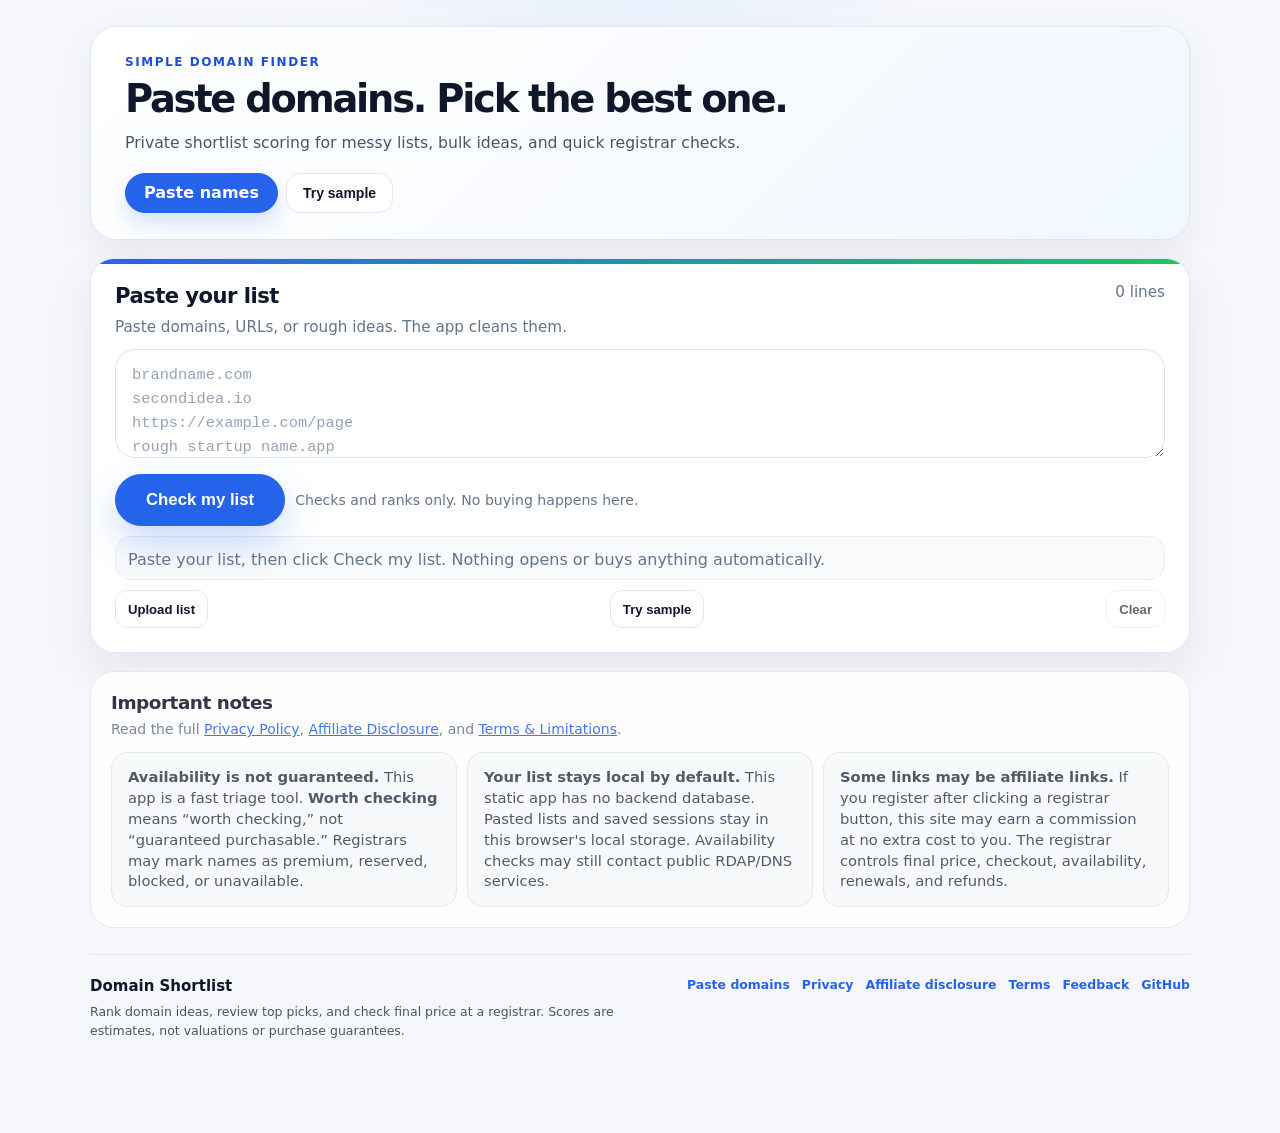
==== commit 12af7ee7: "Final polish layout and cache v96" ====
--- a/index.html
+++ b/index.html
@@ -43,9 +43,24 @@
     }
   }
   </script>
-  <link rel="stylesheet" href="style.css?v=95-clean-launch-flow" />
+  <style id="early-skip-link-hide">
+    .skip-link:not(:focus):not(:focus-visible) {
+      position: fixed !important;
+      left: -100000px !important;
+      top: -100000px !important;
+      width: 1px !important;
+      height: 1px !important;
+      overflow: hidden !important;
+      clip: rect(0 0 0 0) !important;
+      clip-path: inset(100%) !important;
+      white-space: nowrap !important;
+      opacity: 0 !important;
+      pointer-events: none !important;
+    }
+  </style>
+  <link rel="stylesheet" href="style.css?v=96-final-polish" />
 </head>
-<body class="v34-simple v35-beginner v37-launch-ready v38-simple-report v39-simple-copy v40-simple-reset v41-undo-share v42-simple-top-picks v44-simple-notes v47-clean-report v51-check-cleanup v55-winner-actions v57-done-archive v58-archive-manager v59-archive-import v60-archive-preview v61-session-summary v62-archive-pin-note v63-archive-bulk-import v64-archive-health-limit v66-clean-results v67-compact-results v68-filter-polish v69-results-view-polish v70-inline-results v71-keyboard-summary v72-results-sort v73-visible-worth-reasons v74-scan-badges v76-result-undo-legend v77-guided-simple v78-simple-polish v79-no-mistake-simple v80-simple-first v81-final-simple-polish v82-tool-first v83-ui-audit v84-tool-first-final v85-guided-result v86-decision-mode v87-premium-decision v88-ready-mobile v89-ultra-simple v90-final-decision v91-launch-polish v92-scale-layout-fix v93-cache-layout-tune v94-results-focus v95-clean-launch-flow">
+<body class="v34-simple v35-beginner v37-launch-ready v38-simple-report v39-simple-copy v40-simple-reset v41-undo-share v42-simple-top-picks v44-simple-notes v47-clean-report v51-check-cleanup v55-winner-actions v57-done-archive v58-archive-manager v59-archive-import v60-archive-preview v61-session-summary v62-archive-pin-note v63-archive-bulk-import v64-archive-health-limit v66-clean-results v67-compact-results v68-filter-polish v69-results-view-polish v70-inline-results v71-keyboard-summary v72-results-sort v73-visible-worth-reasons v74-scan-badges v76-result-undo-legend v77-guided-simple v78-simple-polish v79-no-mistake-simple v80-simple-first v81-final-simple-polish v82-tool-first v83-ui-audit v84-tool-first-final v85-guided-result v86-decision-mode v87-premium-decision v88-ready-mobile v89-ultra-simple v90-final-decision v91-launch-polish v92-scale-layout-fix v93-cache-layout-tune v94-results-focus v95-clean-launch-flow v96-final-polish">
   <a class="skip-link" href="#domain-input" style="position:fixed;left:-100000px;top:-100000px;width:1px;height:1px;overflow:hidden;clip-path:inset(100%);">Skip to domain input</a>
   <main class="shell">
     <header class="hero simple-hero">
@@ -189,7 +204,7 @@
         </div>
       </div>
       <label class="sr-only" for="inputBox">Domain ideas or URLs to check</label>
-      <textarea id="inputBox" spellcheck="false" placeholder="brandname.com&#10;secondidea.io&#10;another good name"></textarea>
+      <textarea id="inputBox" spellcheck="false" placeholder="brandname.com&#10;secondidea.io&#10;https://example.com/page&#10;rough startup name.app"></textarea>
       <div class="v89-first-action-row" aria-label="Start checking">
         <button id="simpleCheckBtn" type="button" class="primary v89-main-check">Check my list</button>
         <span class="v89-first-help">Checks and ranks only. No buying happens here.</span>
@@ -1032,7 +1047,7 @@
     </footer>
   </main>
 
-  <script src="app.js?v=95-clean-launch-flow"></script>
+  <script src="app.js?v=96-final-polish"></script>
   <noscript>
     <div class="noscript-warning">Domain Shortlist needs JavaScript to score domains and build registrar links.</div>
   </noscript>
--- a/style.css
+++ b/style.css
@@ -10895,3 +10895,203 @@
   }
 }
 
+
+
+/* v96 final polish: compact launch, cleaner ready state, no skip-link flash, and steadier footer at 125%-150% scaling. */
+body.v96-final-polish {
+  --v96-max: 1100px;
+}
+
+/* Global hardening: old .skip-link rules placed it just above the viewport, which could peek at high scaling. */
+.skip-link:not(:focus):not(:focus-visible),
+body.v96-final-polish .skip-link:not(:focus):not(:focus-visible) {
+  position: fixed !important;
+  left: -100000px !important;
+  top: -100000px !important;
+  right: auto !important;
+  bottom: auto !important;
+  width: 1px !important;
+  height: 1px !important;
+  min-width: 1px !important;
+  min-height: 1px !important;
+  padding: 0 !important;
+  margin: 0 !important;
+  border: 0 !important;
+  overflow: hidden !important;
+  clip: rect(0 0 0 0) !important;
+  clip-path: inset(100%) !important;
+  white-space: nowrap !important;
+  opacity: 0 !important;
+  transform: translate(-200vw, -200vh) !important;
+  pointer-events: none !important;
+}
+
+body.v96-final-polish .skip-link:focus,
+body.v96-final-polish .skip-link:focus-visible {
+  position: fixed !important;
+  left: 18px !important;
+  top: 18px !important;
+  width: auto !important;
+  height: auto !important;
+  min-width: 0 !important;
+  min-height: 0 !important;
+  padding: 10px 12px !important;
+  margin: 0 !important;
+  clip: auto !important;
+  clip-path: none !important;
+  overflow: visible !important;
+  opacity: 1 !important;
+  transform: none !important;
+  pointer-events: auto !important;
+}
+
+body.v96-final-polish .shell {
+  max-width: var(--v96-max) !important;
+}
+
+/* Launch page should show the whole task without a giant empty box. */
+body.v96-final-polish:not(.has-results) .hero.simple-hero {
+  padding-top: clamp(20px, 2.1vw, 28px) !important;
+  padding-bottom: clamp(20px, 2.1vw, 28px) !important;
+}
+
+body.v96-final-polish .hero-copy h1 {
+  font-size: clamp(2rem, 2.35vw, 2.7rem) !important;
+  line-height: 1.03 !important;
+  max-width: 980px !important;
+}
+
+body.v96-final-polish #inputBox {
+  min-height: clamp(108px, 8.5vw, 132px) !important;
+  max-height: 164px !important;
+  padding: 14px 16px !important;
+  tab-size: 2;
+}
+
+body.v96-final-polish.has-clean-input:not(.has-results) #inputBox {
+  min-height: 74px !important;
+  max-height: 92px !important;
+}
+
+body.v96-final-polish #inputBox::placeholder {
+  color: #94a3b8;
+}
+
+/* The ready panel should be the main thing after sample/paste, not a second wall of UI. */
+body.v96-final-polish.has-clean-input:not(.has-results) #inputCoachPanel {
+  display: none !important;
+}
+
+body.v96-final-polish.has-clean-input:not(.has-results) #inputPreviewPanel {
+  margin-top: 12px !important;
+  padding: 14px 16px !important;
+}
+
+body.v96-final-polish.has-clean-input:not(.has-results) .input-preview-head {
+  align-items: center !important;
+}
+
+body.v96-final-polish.has-clean-input:not(.has-results) .input-preview-stats {
+  gap: 8px !important;
+}
+
+body.v96-final-polish.has-clean-input:not(.has-results) .input-preview-stats > div {
+  min-height: 58px !important;
+  padding: 10px 12px !important;
+}
+
+/* Make the final Best Picks view strong without feeling stretched. */
+body.v96-final-polish .top-picks-grid {
+  max-width: 860px !important;
+  gap: 16px !important;
+}
+
+body.v96-final-polish .top-pick-card:first-child,
+body.v96-final-polish .decision-primary-card:first-child {
+  width: min(100%, 600px) !important;
+}
+
+body.v96-final-polish .top-pick-card,
+body.v96-final-polish .premium-decision-card {
+  padding: clamp(15px, 1.8vw, 20px) !important;
+}
+
+body.v96-final-polish .top-pick-card:first-child .decision-domain,
+body.v96-final-polish .decision-primary-card:first-child .decision-domain {
+  font-size: clamp(1.55rem, 2.35vw, 2.05rem) !important;
+}
+
+body.v96-final-polish .decision-domain {
+  font-size: clamp(1.25rem, 1.8vw, 1.55rem) !important;
+}
+
+body.v96-final-polish .decision-reason {
+  max-width: 100% !important;
+}
+
+/* Important notes stay visible for trust, but should not dominate the launch page. */
+body.v96-final-polish #privacy-limits {
+  padding: clamp(16px, 1.8vw, 20px) !important;
+}
+
+body.v96-final-polish .public-note-grid {
+  gap: 10px !important;
+}
+
+body.v96-final-polish .public-note-grid .trust-card,
+body.v96-final-polish .public-note-grid > * {
+  padding: 14px 16px !important;
+  font-size: .92rem !important;
+  line-height: 1.42 !important;
+}
+
+body.v96-final-polish .public-note-grid p {
+  line-height: 1.42 !important;
+}
+
+/* Keep footer links on one line at the desktop widths shown in screenshots. */
+body.v96-final-polish .site-footer {
+  align-items: flex-start !important;
+}
+
+body.v96-final-polish .site-footer nav {
+  flex-wrap: nowrap !important;
+  gap: 12px !important;
+  min-width: max-content !important;
+}
+
+body.v96-final-polish .site-footer nav a {
+  white-space: nowrap !important;
+}
+
+@media (max-width: 900px) {
+  body.v96-final-polish .site-footer {
+    flex-direction: column !important;
+  }
+
+  body.v96-final-polish .site-footer nav {
+    flex-wrap: wrap !important;
+    justify-content: flex-start !important;
+    min-width: 0 !important;
+  }
+}
+
+@media (max-width: 760px) {
+  body.v96-final-polish .hero-copy h1 {
+    font-size: clamp(1.75rem, 8vw, 2.25rem) !important;
+  }
+
+  body.v96-final-polish #inputBox,
+  body.v96-final-polish.has-clean-input:not(.has-results) #inputBox {
+    min-height: 118px !important;
+    max-height: 180px !important;
+  }
+
+  body.v96-final-polish.has-clean-input:not(.has-results) .input-preview-head {
+    align-items: flex-start !important;
+  }
+
+  body.v96-final-polish .top-picks-grid {
+    max-width: 100% !important;
+  }
+}
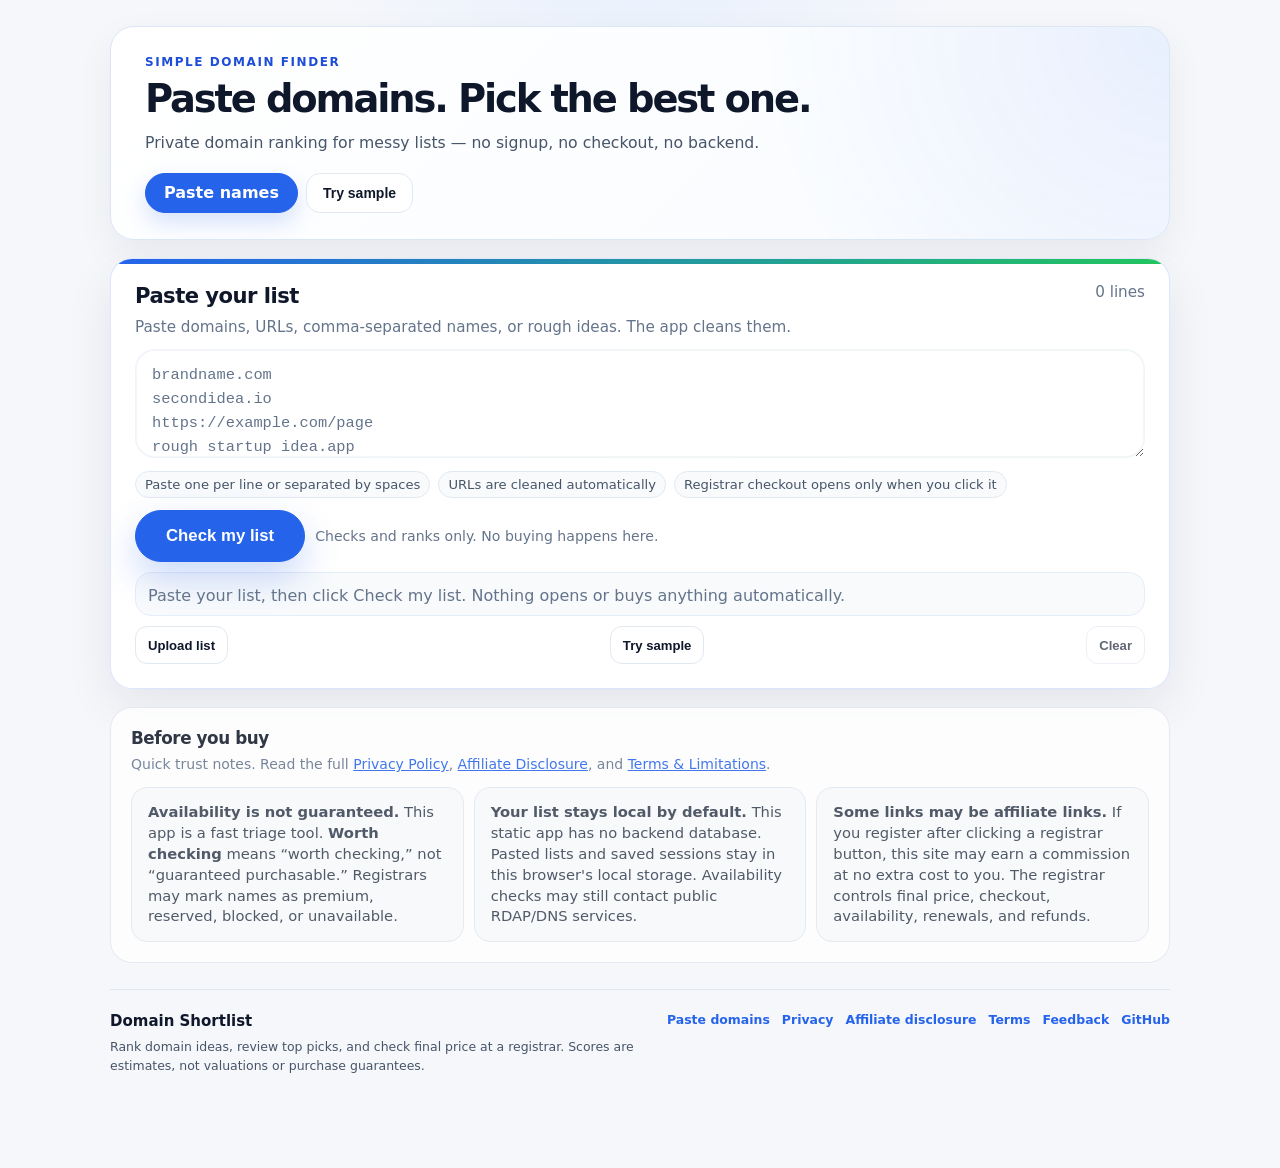
==== commit ef9a4b50: "Upgrade trust and best picks UI v97" ====
--- a/index.html
+++ b/index.html
@@ -58,16 +58,16 @@
       pointer-events: none !important;
     }
   </style>
-  <link rel="stylesheet" href="style.css?v=96-final-polish" />
+  <link rel="stylesheet" href="style.css?v=97-upgrade" />
 </head>
-<body class="v34-simple v35-beginner v37-launch-ready v38-simple-report v39-simple-copy v40-simple-reset v41-undo-share v42-simple-top-picks v44-simple-notes v47-clean-report v51-check-cleanup v55-winner-actions v57-done-archive v58-archive-manager v59-archive-import v60-archive-preview v61-session-summary v62-archive-pin-note v63-archive-bulk-import v64-archive-health-limit v66-clean-results v67-compact-results v68-filter-polish v69-results-view-polish v70-inline-results v71-keyboard-summary v72-results-sort v73-visible-worth-reasons v74-scan-badges v76-result-undo-legend v77-guided-simple v78-simple-polish v79-no-mistake-simple v80-simple-first v81-final-simple-polish v82-tool-first v83-ui-audit v84-tool-first-final v85-guided-result v86-decision-mode v87-premium-decision v88-ready-mobile v89-ultra-simple v90-final-decision v91-launch-polish v92-scale-layout-fix v93-cache-layout-tune v94-results-focus v95-clean-launch-flow v96-final-polish">
-  <a class="skip-link" href="#domain-input" style="position:fixed;left:-100000px;top:-100000px;width:1px;height:1px;overflow:hidden;clip-path:inset(100%);">Skip to domain input</a>
+<body class="v34-simple v35-beginner v37-launch-ready v38-simple-report v39-simple-copy v40-simple-reset v41-undo-share v42-simple-top-picks v44-simple-notes v47-clean-report v51-check-cleanup v55-winner-actions v57-done-archive v58-archive-manager v59-archive-import v60-archive-preview v61-session-summary v62-archive-pin-note v63-archive-bulk-import v64-archive-health-limit v66-clean-results v67-compact-results v68-filter-polish v69-results-view-polish v70-inline-results v71-keyboard-summary v72-results-sort v73-visible-worth-reasons v74-scan-badges v76-result-undo-legend v77-guided-simple v78-simple-polish v79-no-mistake-simple v80-simple-first v81-final-simple-polish v82-tool-first v83-ui-audit v84-tool-first-final v85-guided-result v86-decision-mode v87-premium-decision v88-ready-mobile v89-ultra-simple v90-final-decision v91-launch-polish v92-scale-layout-fix v93-cache-layout-tune v94-results-focus v95-clean-launch-flow v96-final-polish v97-upgrade">
+  <a class="skip-link" href="#domain-input" aria-label="Skip to domain input" style="position:fixed;left:-100000px;top:-100000px;width:1px;height:1px;overflow:hidden;clip-path:inset(100%);"></a>
   <main class="shell">
     <header class="hero simple-hero">
       <div class="hero-copy">
         <p class="eyebrow">Simple domain finder</p>
         <h1>Paste domains. Pick the best one.</h1>
-        <p>Private shortlist scoring for messy lists, bulk ideas, and quick registrar checks.</p>
+        <p>Private domain ranking for messy lists — no signup, no checkout, no backend.</p>
         <div class="hero-actions">
           <a class="button-link primary" href="#domain-input">Paste names</a>
           <button id="heroSampleBtn" type="button" class="ghost">Try sample</button>
@@ -196,7 +196,7 @@
       <div class="panel-title-row">
         <div>
           <h2>Paste your list</h2>
-          <p class="muted">Paste domains, URLs, or rough ideas. The app cleans them.</p>
+          <p class="muted">Paste domains, URLs, comma-separated names, or rough ideas. The app cleans them.</p>
         </div>
         <div class="input-title-actions">
           <span id="inputCount" class="muted">0 lines</span>
@@ -204,7 +204,12 @@
         </div>
       </div>
       <label class="sr-only" for="inputBox">Domain ideas or URLs to check</label>
-      <textarea id="inputBox" spellcheck="false" placeholder="brandname.com&#10;secondidea.io&#10;https://example.com/page&#10;rough startup name.app"></textarea>
+      <textarea id="inputBox" spellcheck="false" placeholder="brandname.com&#10;secondidea.io&#10;https://example.com/page&#10;rough startup idea.app"></textarea>
+      <div class="input-helper-strip" aria-label="Input tips">
+        <span>Paste one per line or separated by spaces</span>
+        <span>URLs are cleaned automatically</span>
+        <span>Registrar checkout opens only when you click it</span>
+      </div>
       <div class="v89-first-action-row" aria-label="Start checking">
         <button id="simpleCheckBtn" type="button" class="primary v89-main-check">Check my list</button>
         <span class="v89-first-help">Checks and ranks only. No buying happens here.</span>
@@ -516,7 +521,7 @@
       <div class="top-picks-title-row">
         <div>
           <h2 id="topPicksHeading">Best picks</h2>
-          <p class="muted">Start with the top pick, then use the backups only if the first name is too expensive or unavailable.</p>
+          <p class="muted">Start with the top pick. Use backups only if the first name is too expensive or unavailable.</p>
         </div>
         <div class="top-picks-controls">
           <span id="topPicksCount" class="muted">No picks yet</span>
@@ -973,8 +978,8 @@
     </section>
 
     <section id="privacy-limits" class="panel note public-note">
-      <h2>Important notes</h2>
-      <p class="muted launch-page-links">Read the full <a href="privacy.html">Privacy Policy</a>, <a href="affiliate-disclosure.html">Affiliate Disclosure</a>, and <a href="terms.html">Terms & Limitations</a>.</p>
+      <h2>Before you buy</h2>
+      <p class="muted launch-page-links">Quick trust notes. Read the full <a href="privacy.html">Privacy Policy</a>, <a href="affiliate-disclosure.html">Affiliate Disclosure</a>, and <a href="terms.html">Terms & Limitations</a>.</p>
       <div class="public-note-grid">
         <p>
           <strong>Availability is not guaranteed.</strong> This app is a fast triage tool. <strong>Worth checking</strong> means “worth checking,” not “guaranteed purchasable.” Registrars may mark names as premium, reserved, blocked, or unavailable.
@@ -1047,7 +1052,7 @@
     </footer>
   </main>
 
-  <script src="app.js?v=96-final-polish"></script>
+  <script src="app.js?v=97-upgrade"></script>
   <noscript>
     <div class="noscript-warning">Domain Shortlist needs JavaScript to score domains and build registrar links.</div>
   </noscript>
--- a/style.css
+++ b/style.css
@@ -11095,3 +11095,243 @@
     max-width: 100% !important;
   }
 }
+
+
+/* v97 upgrade: stronger no-ghost skip link, clearer launch input, visible scores in Best Picks, and tighter trust notes. */
+body.v97-upgrade {
+  --v97-max: 1060px;
+  --v97-card-radius: 22px;
+}
+
+body.v97-upgrade .shell {
+  max-width: var(--v97-max) !important;
+}
+
+body.v97-upgrade .skip-link:not(:focus):not(:focus-visible) {
+  font-size: 0 !important;
+  line-height: 0 !important;
+  color: transparent !important;
+  text-indent: -9999px !important;
+}
+
+body.v97-upgrade .skip-link:focus,
+body.v97-upgrade .skip-link:focus-visible {
+  color: #0f172a !important;
+  font-size: 14px !important;
+  line-height: 1.2 !important;
+  text-indent: 0 !important;
+}
+
+body.v97-upgrade .skip-link:focus::after,
+body.v97-upgrade .skip-link:focus-visible::after {
+  content: "Skip to domain input";
+}
+
+body.v97-upgrade .hero.simple-hero {
+  border-radius: 24px !important;
+  background:
+    radial-gradient(circle at top right, rgba(37, 99, 235, .08), transparent 38%),
+    linear-gradient(135deg, #ffffff 0%, #f8fbff 100%) !important;
+}
+
+body.v97-upgrade .hero-copy h1 {
+  letter-spacing: -0.055em !important;
+  max-width: 880px !important;
+}
+
+body.v97-upgrade .hero-copy > p:not(.eyebrow) {
+  max-width: 720px !important;
+}
+
+body.v97-upgrade #domain-input {
+  border-radius: var(--v97-card-radius) !important;
+}
+
+body.v97-upgrade #inputBox {
+  background:
+    linear-gradient(#ffffff, #ffffff) padding-box,
+    linear-gradient(135deg, rgba(37, 99, 235, .08), rgba(15, 159, 110, .08)) border-box !important;
+  border-color: transparent !important;
+  box-shadow: inset 0 0 0 1px rgba(15, 23, 42, .035) !important;
+}
+
+body.v97-upgrade #inputBox::placeholder {
+  color: #64748b !important;
+  opacity: 1 !important;
+}
+
+body.v97-upgrade .input-helper-strip {
+  display: flex;
+  flex-wrap: wrap;
+  gap: 8px;
+  margin: 9px 0 0;
+  color: #475569;
+  font-size: .82rem;
+}
+
+body.v97-upgrade .input-helper-strip span {
+  padding: 5px 9px;
+  border: 1px solid #e2e8f0;
+  border-radius: 999px;
+  background: #f8fafc;
+}
+
+body.v97-upgrade.has-clean-input .input-helper-strip,
+body.v97-upgrade.has-results .input-helper-strip {
+  display: none !important;
+}
+
+body.v97-upgrade.has-clean-input:not(.has-results) #inputBox {
+  min-height: 68px !important;
+  max-height: 84px !important;
+}
+
+body.v97-upgrade.has-clean-input:not(.has-results) #inputPreviewPanel {
+  border-color: rgba(15, 159, 110, .28) !important;
+  background: linear-gradient(180deg, #fbfefd 0%, #f8fffb 100%) !important;
+}
+
+body.v97-upgrade .input-preview-stats > div {
+  background: #fff !important;
+}
+
+/* Make the best-pick cards feel like a ranked decision, not just big boxes. */
+body.v97-upgrade .top-picks-panel {
+  border-color: rgba(15, 159, 110, .18) !important;
+  background:
+    radial-gradient(circle at top center, rgba(16, 185, 129, .06), transparent 38%),
+    #ffffff !important;
+}
+
+body.v97-upgrade .top-picks-title-row {
+  align-items: flex-start !important;
+}
+
+body.v97-upgrade .top-picks-grid {
+  max-width: 820px !important;
+  gap: 14px !important;
+}
+
+body.v97-upgrade .top-pick-card,
+body.v97-upgrade .premium-decision-card {
+  border-radius: 20px !important;
+  box-shadow: 0 10px 24px rgba(15, 23, 42, .045) !important;
+}
+
+body.v97-upgrade .top-pick-card:first-child,
+body.v97-upgrade .decision-primary-card:first-child {
+  width: min(100%, 560px) !important;
+}
+
+body.v97-upgrade .top-pick-card-head.decision-card-head {
+  display: flex !important;
+  justify-content: space-between !important;
+  align-items: center !important;
+  gap: 10px !important;
+}
+
+body.v97-upgrade .top-pick-score-chip {
+  display: inline-flex;
+  align-items: center;
+  gap: 6px;
+  margin-left: auto;
+  padding: 5px 9px;
+  border-radius: 999px;
+  background: #dcfce7;
+  color: #065f46;
+  font-size: .84rem;
+  font-weight: 900;
+  white-space: nowrap;
+}
+
+body.v97-upgrade .top-pick-score-chip span {
+  max-width: 84px;
+  overflow: hidden;
+  text-overflow: ellipsis;
+  font-size: .68rem;
+  font-weight: 750;
+  opacity: .82;
+}
+
+body.v97-upgrade .top-pick-score-chip.score-low,
+body.v97-upgrade .top-pick-score-chip.score-bad {
+  background: #fee2e2;
+  color: #991b1b;
+}
+
+body.v97-upgrade .top-pick-score-chip.score-medium {
+  background: #fef3c7;
+  color: #92400e;
+}
+
+body.v97-upgrade .decision-domain {
+  margin-top: 16px !important;
+}
+
+body.v97-upgrade .top-pick-card:first-child .decision-domain,
+body.v97-upgrade .decision-primary-card:first-child .decision-domain {
+  font-size: clamp(1.48rem, 2.15vw, 1.95rem) !important;
+}
+
+body.v97-upgrade .decision-reason {
+  margin-top: 12px !important;
+  background: #f8fbff !important;
+}
+
+body.v97-upgrade .decision-step-line {
+  margin-top: 12px !important;
+}
+
+body.v97-upgrade .decision-actions {
+  margin-top: 14px !important;
+}
+
+body.v97-upgrade .card-disclosure {
+  color: #64748b !important;
+}
+
+body.v97-upgrade #privacy-limits {
+  border-radius: var(--v97-card-radius) !important;
+}
+
+body.v97-upgrade #privacy-limits h2 {
+  font-size: 1.05rem !important;
+}
+
+body.v97-upgrade .public-note-grid {
+  grid-template-columns: repeat(3, minmax(0, 1fr)) !important;
+}
+
+body.v97-upgrade .public-note-grid > * {
+  background: #f8fafc !important;
+  border-color: #e2e8f0 !important;
+}
+
+@media (min-width: 1100px) {
+  body.v97-upgrade.has-results .hero.simple-hero {
+    margin-bottom: 14px !important;
+  }
+}
+
+@media (max-width: 900px) {
+  body.v97-upgrade .public-note-grid {
+    grid-template-columns: 1fr !important;
+  }
+}
+
+@media (max-width: 760px) {
+  body.v97-upgrade .hero.simple-hero {
+    padding-left: 20px !important;
+    padding-right: 20px !important;
+  }
+
+  body.v97-upgrade .input-helper-strip {
+    display: grid;
+    grid-template-columns: 1fr;
+  }
+
+  body.v97-upgrade .top-pick-score-chip span {
+    display: none;
+  }
+}
+
